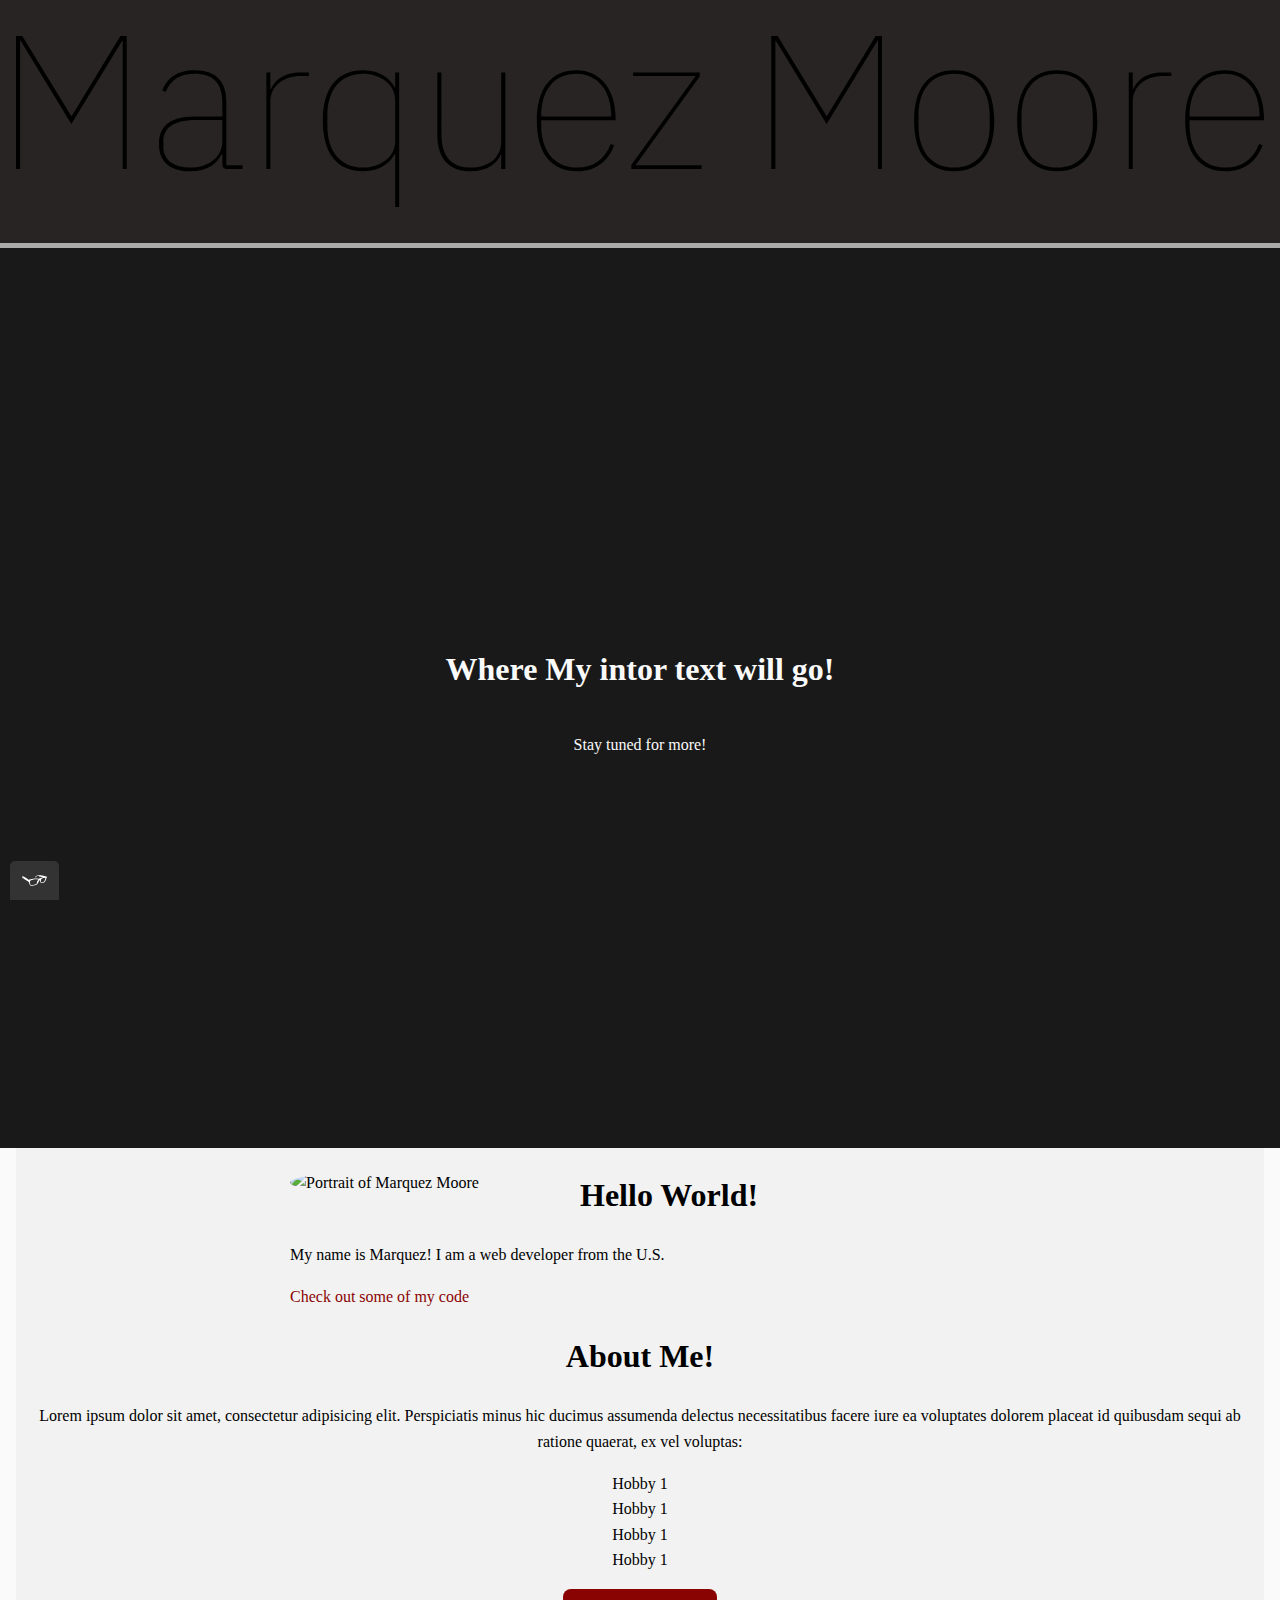
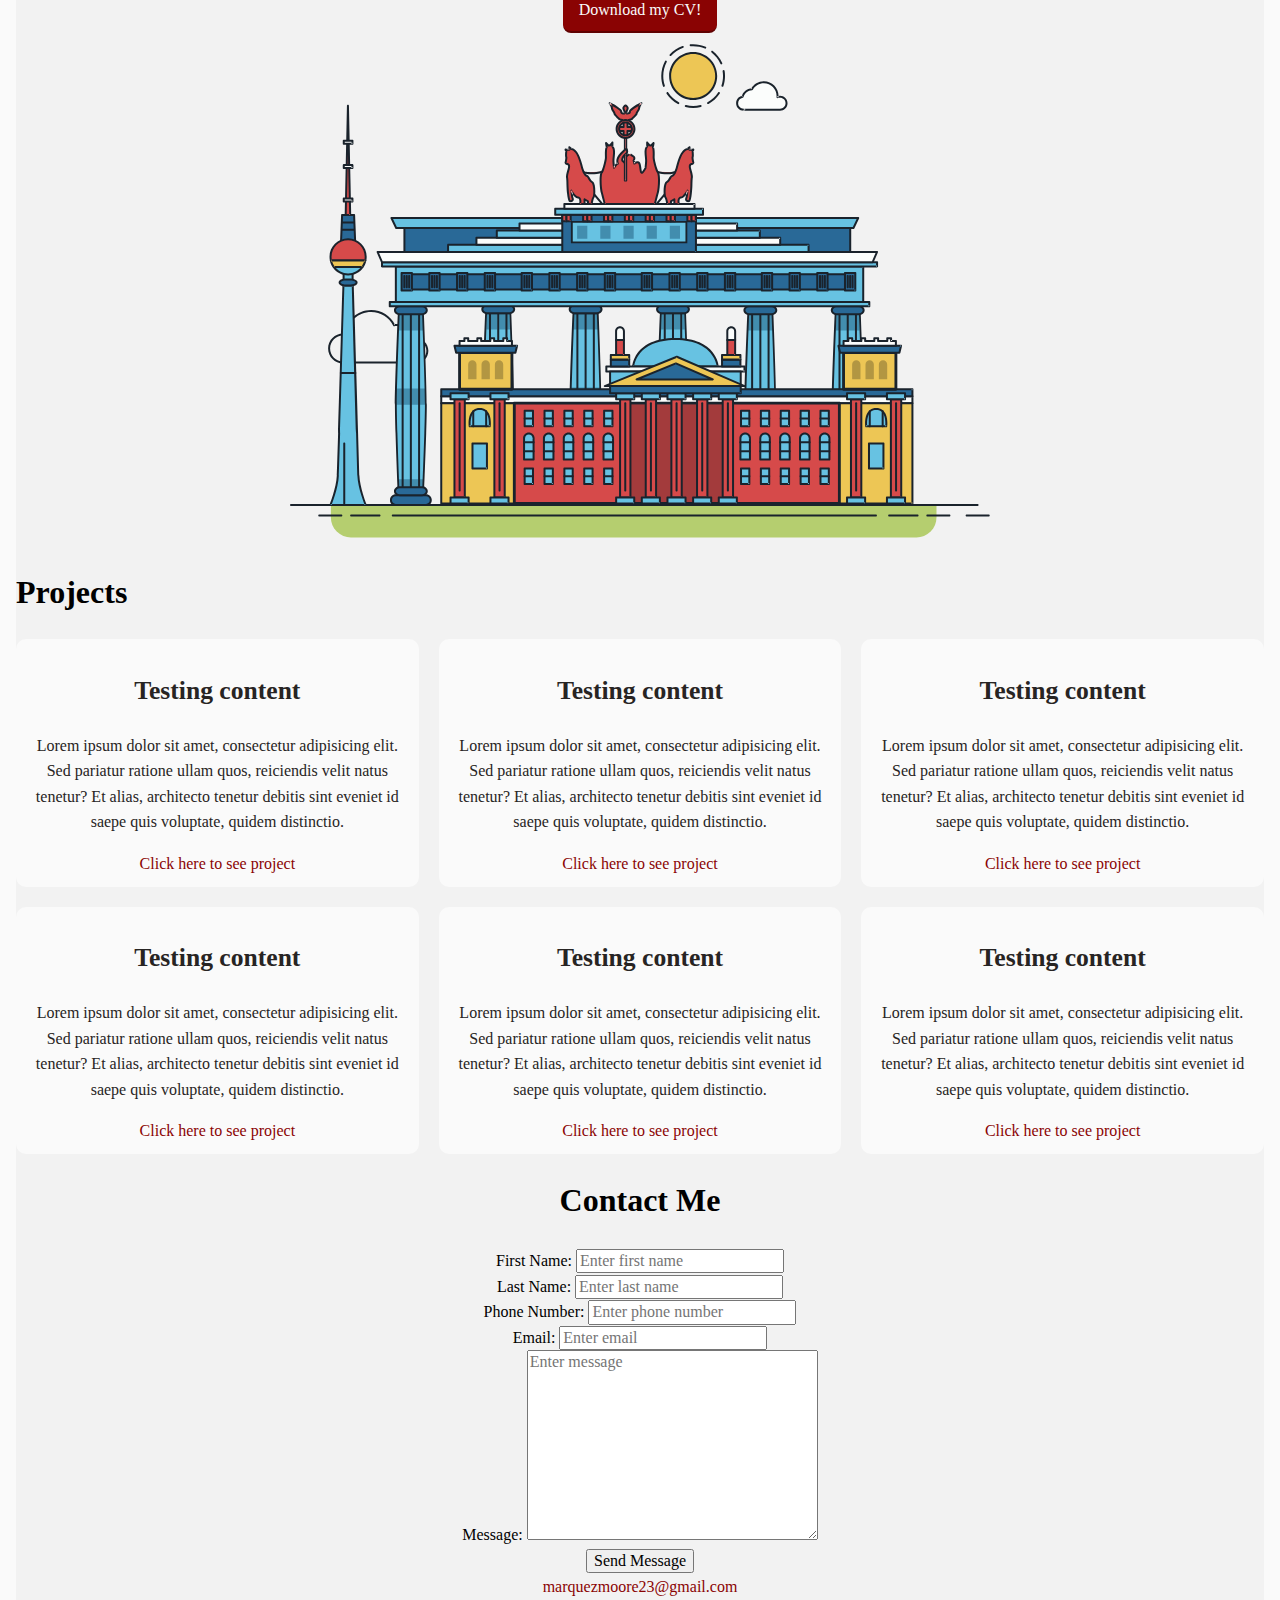
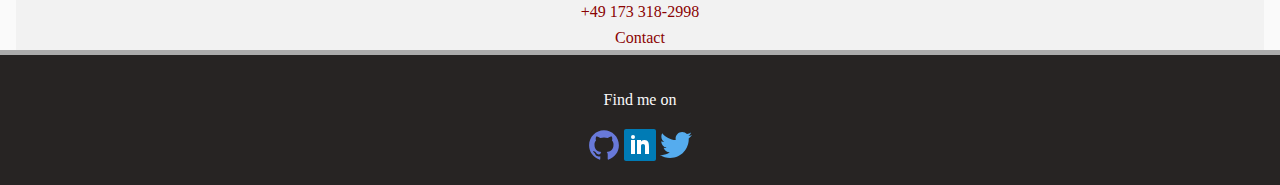
==== index.html @ d7961789 "Update index.html page name." ====
<!doctype html>
<html>
<head>
    <meta charset="UTF-8">
    <meta name="viewport" content="width=device-width, initial-scale=1.0">
    <title>Marquez Moore – Portfolio</title>
    <link rel="shortcut icon" href="https://www.wikipedia.org/static/favicon/wikipedia.ico">
    <link rel="stylesheet" href="css/normalize.css">
    <link rel="stylesheet" href="https://fonts.google.com/specimen/Roboto?thickness=2&selection.family=Roboto:wght@100;400;700">
    <link rel="stylesheet" type="text/css" href="css/style.production.css">
</head>
    
<body>
    <header id="page-header" class="page-header">
        <img src="imgs/Marquez Moore-logo/vector/default-monochrome-black.svg" alt="" class="page-header-logo page-header__item">
        <nav class="main-nav page-header__item">
            <ul id="main-nav__list" role="menubar" class="main-nav-list">
                <li role="persentation">
                    <a href="#page-header" role="menuitem" class="main-nav-list__item main-nav-list__item--active">Home</a>
                </li>
                <li role="persentation">
                    <a href="#about-me" role="menuitem" class="main-nav-list__item">About Me</a>
                </li>
                <li role="presentation">
                    <a href="#projects" role="menuitem" class="main-nav-list__item">Projects</a>
                </li>
                <li role="persentation">
                    <a href="#contact" role="menuitem" class="main-nav-list__item">Contact</a>
                </li>
            </ul>
        </nav>
    </header>
    
    <section class="intro">
        <h1>Where My intor text will go!</h1>
        <p class="intro-text">Stay tuned for more!</p>
    </section>
    
    <main>
        <section id="profile" class="profile">
            <img src="imgs/20200322-20200322-_MTM8935.png" alt="Portrait of Marquez Moore" class="profile-portrait">
            <div>
                <h1>Hello World!</h1>
                <p>My name is Marquez! I am a <span>web</span> developer from the U.S.</p>
                <a href="#">Check out some of my code</a>
            </div>
        </section>    
        
        <section id="about-me" class="about-me__section">
            <h1>About Me!</h1>
            <div>
                <p class="section__p">Lorem ipsum dolor sit amet, consectetur adipisicing elit. Perspiciatis minus hic ducimus assumenda delectus necessitatibus facere iure ea voluptates dolorem placeat id quibusdam sequi ab ratione quaerat, ex vel voluptas:</p>
                <ul class="section__ul">
                    <li>Hobby 1</li>
                    <li>Hobby 1</li>
                    <li>Hobby 1</li>
                    <li>Hobby 1</li>
                </ul>
                <a href="files/Marquez_Moore_Resume.pdf" class="button about-me__cta" download aria-label="Download Marquez's Resume">Download my CV!</a>
                <div>
                      <svg xmlns="http://www.w3.org/2000/svg" class="berlin-illustration" height="505" viewBox="0 0 700 505" xmlns:xlink="http://www.w3.org/1999/xlink">
        <defs>
            <polygon id="a" points=".06 231.917 .06 .929 688.717 .929 688.717 231.917" />
        </defs>
        <g fill="none" fill-rule="evenodd">
          <g transform="translate(0 241)" class="cloud-front">
          <path fill="#1A232C" d="M87.602,29 L87.602,28 C87.326,28.001 87.103,28.024 86.927,28.033 L86.979,29.031 L87.947,28.78 C85.741,20.282 78.041,14.002 68.852,14 C67.858,14 66.904,14.096 65.98,14.231 L66.125,15.22 L67.019,14.772 C62.626,6.015 53.567,0.001 43.102,0 C29.041,0.002 17.524,10.848 16.443,24.632 L17.44,24.71 L17.606,23.724 C16.803,23.589 15.969,23.5 15.102,23.5 C6.817,23.501 0.102,30.215 0.102,38.5 C0.102,46.785 6.817,53.499 15.102,53.5 L87.602,53.5 C94.644,53.499 100.351,47.792 100.352,40.75 C100.351,33.708 94.644,28.001 87.602,28 L87.602,30 C90.573,30 93.254,31.202 95.203,33.149 C97.15,35.097 98.351,37.778 98.352,40.75 C98.351,43.722 97.15,46.403 95.203,48.351 C93.254,50.298 90.573,51.5 87.602,51.5 L15.102,51.5 C11.509,51.5 8.265,50.046 5.909,47.692 C3.555,45.337 2.102,42.093 2.102,38.5 C2.102,34.907 3.555,31.663 5.909,29.308 C8.265,26.954 11.509,25.5 15.102,25.5 C15.831,25.5 16.553,25.575 17.273,25.697 C17.551,25.743 17.832,25.672 18.055,25.499 C18.277,25.325 18.414,25.07 18.436,24.789 C19.436,12.04 30.094,1.998 43.102,2 C52.786,1.999 61.163,7.564 65.231,15.669 C65.425,16.055 65.842,16.272 66.27,16.21 C67.132,16.084 67.988,16 68.852,16 C77.108,15.998 84.027,21.647 86.011,29.283 C86.13,29.741 86.557,30.054 87.031,30.03 C87.27,30.017 87.457,29.999 87.602,30 L87.602,29"
              transform="translate(38 36)" />
            </g>
            <path fill="#B5CE6F" d="M646.484,484.382 C646.484,489.501 644.531,494.62 640.627,498.525 C636.722,502.43 631.603,504.382 626.484,504.382 L60.873,504.382 C55.754,504.382 50.636,502.43 46.731,498.525 C42.826,494.62 40.873,489.501 40.873,484.382 L40.873,471.917 L646.484,471.917 L646.484,484.382"
            />
            <polyline fill="#67C2E2" points="334.824 185.029 101.449 185.029 106.209 195.08 563.438 195.08 568.2 185.029 334.824 185.029" />
            <path fill="#1A232C" d="M334.824,185.029 L334.824,184.029 L101.449,184.029 C101.104,184.029 100.788,184.203 100.604,184.494 C100.42,184.785 100.398,185.146 100.545,185.457 L105.306,195.508 C105.471,195.856 105.824,196.079 106.209,196.079 L563.438,196.079 C563.824,196.079 564.177,195.856 564.342,195.508 L569.104,185.457 C569.251,185.146 569.229,184.785 569.045,184.494 C568.861,184.203 568.544,184.029 568.2,184.029 L334.824,184.029 L334.824,186.029 L566.62,186.029 L562.806,194.08 L106.842,194.08 L103.029,186.029 L334.824,186.029 L334.824,185.029"
            />
            <polygon fill="#296997" points="114.416 218.974 560.222 218.974 560.222 195.08 114.416 195.08" />
            <path fill="#1A232C" d="M560.222,218.974 L560.222,217.974 L115.416,217.974 L115.416,196.079 L559.222,196.079 L559.222,218.974 L560.222,218.974 L560.222,217.974 L560.222,218.974 L561.222,218.974 L561.222,195.08 C561.222,194.816 561.115,194.559 560.929,194.372 C560.742,194.186 560.485,194.08 560.222,194.08 L114.416,194.08 C114.152,194.08 113.895,194.186 113.708,194.372 C113.522,194.559 113.416,194.816 113.416,195.08 L113.416,218.974 C113.416,219.237 113.522,219.495 113.708,219.681 C113.895,219.867 114.152,219.974 114.416,219.974 L560.222,219.974 C560.485,219.974 560.742,219.867 560.929,219.681 C561.115,219.495 561.222,219.237 561.222,218.974 L560.222,218.974"
            />
            <polygon fill="#67C2E2" points="105.85 269.08 573.225 269.08 573.225 233.398 105.85 233.398" />
            <path fill="#1A232C" d="M573.225,233.398 L573.225,232.398 L105.85,232.398 C105.587,232.398 105.329,232.505 105.143,232.691 C104.957,232.877 104.85,233.134 104.85,233.398 L104.85,269.08 C104.85,269.344 104.957,269.601 105.143,269.788 C105.329,269.974 105.587,270.08 105.85,270.08 L573.225,270.08 C573.488,270.08 573.745,269.974 573.932,269.788 C574.118,269.601 574.225,269.344 574.225,269.08 L574.225,233.398 C574.225,233.134 574.118,232.877 573.932,232.691 C573.745,232.505 573.488,232.398 573.225,232.398 L573.225,233.398 L572.225,233.398 L572.225,268.08 L106.85,268.08 L106.85,234.398 L573.225,234.398 L573.225,233.398 L572.225,233.398 L573.225,233.398"
            />
            <polygon fill="#296997" points="116.751 256.508 562.557 256.508 562.557 241.243 116.751 241.243" />
            <path fill="#1A232C" d="M562.557,256.508 L562.557,255.508 L117.75,255.508 L117.75,242.243 L561.557,242.243 L561.557,256.508 L562.557,256.508 L562.557,255.508 L562.557,256.508 L563.557,256.508 L563.557,241.243 C563.557,240.979 563.45,240.722 563.264,240.535 C563.078,240.349 562.82,240.243 562.557,240.243 L116.75,240.243 C116.487,240.243 116.23,240.349 116.043,240.535 C115.857,240.722 115.751,240.979 115.751,241.243 L115.751,256.508 C115.751,256.771 115.857,257.029 116.043,257.215 C116.23,257.401 116.487,257.508 116.751,257.508 L562.557,257.508 C562.82,257.508 563.077,257.401 563.264,257.215 C563.45,257.029 563.557,256.771 563.557,256.508 L562.557,256.508"
            />
            <polygon fill="#67C2E2" points="158.07 218.974 518.563 218.974 518.563 211.858 158.07 211.858" />
            <path fill="#1A232C" d="M518.563,211.858 L518.563,210.858 L158.07,210.858 C157.807,210.858 157.549,210.964 157.363,211.151 C157.177,211.337 157.07,211.594 157.07,211.858 L157.07,218.974 C157.07,219.237 157.177,219.495 157.363,219.681 C157.549,219.867 157.807,219.974 158.07,219.974 L518.563,219.974 C518.826,219.974 519.083,219.867 519.27,219.681 C519.456,219.495 519.562,219.237 519.562,218.974 L519.562,211.858 C519.562,211.594 519.456,211.337 519.27,211.151 C519.083,210.964 518.826,210.858 518.563,210.858 L518.563,211.858 L517.563,211.858 L517.563,217.974 L159.07,217.974 L159.07,212.858 L518.563,212.858 L518.563,211.858 L517.563,211.858 L518.563,211.858"
            />
            <polygon fill="#FBFDFC" points="186.438 211.858 490.194 211.858 490.194 204.741 186.438 204.741" />
            <path fill="#1A232C" d="M490.194,204.741 L490.194,203.741 L186.438,203.741 C186.175,203.741 185.917,203.848 185.731,204.034 C185.545,204.221 185.438,204.478 185.438,204.741 L185.438,211.858 C185.438,212.121 185.545,212.379 185.731,212.565 C185.917,212.751 186.175,212.858 186.438,212.858 L490.194,212.858 C490.458,212.858 490.715,212.751 490.902,212.565 C491.088,212.379 491.194,212.121 491.194,211.858 L491.194,204.741 C491.194,204.478 491.088,204.221 490.902,204.034 C490.715,203.848 490.458,203.741 490.194,203.741 L490.194,204.741 L489.194,204.741 L489.194,210.858 L187.438,210.858 L187.438,205.741 L490.194,205.741 L490.194,204.741 L489.194,204.741 L490.194,204.741"
            />
            <polygon fill="#67C2E2" points="206.805 204.741 469.828 204.741 469.828 197.624 206.805 197.624" />
            <path fill="#1A232C" d="M469.828,197.624 L469.828,196.624 L206.805,196.624 C206.541,196.624 206.284,196.731 206.098,196.917 C205.911,197.103 205.805,197.361 205.805,197.624 L205.805,204.741 C205.805,205.005 205.911,205.262 206.098,205.449 C206.284,205.635 206.541,205.741 206.805,205.741 L469.828,205.741 C470.091,205.741 470.349,205.635 470.535,205.449 C470.722,205.262 470.828,205.005 470.828,204.741 L470.828,197.624 C470.828,197.361 470.722,197.103 470.535,196.917 C470.349,196.731 470.091,196.624 469.828,196.624 L469.828,197.624 L468.828,197.624 L468.828,203.741 L207.805,203.741 L207.805,198.624 L469.828,198.624 L469.828,197.624 L468.828,197.624 L469.828,197.624"
            />
            <polygon fill="#FBFDFC" points="229.521 197.624 447.111 197.624 447.111 190.509 229.521 190.509" />
            <path fill="#1A232C" d="M447.111,190.509 L447.111,189.509 L229.521,189.509 C229.258,189.509 229,189.616 228.814,189.802 C228.628,189.988 228.521,190.246 228.521,190.509 L228.521,197.624 C228.521,197.888 228.628,198.145 228.814,198.332 C229,198.518 229.258,198.624 229.521,198.624 L447.111,198.624 C447.375,198.624 447.632,198.518 447.818,198.332 C448.005,198.145 448.111,197.888 448.111,197.624 L448.111,190.509 C448.111,190.246 448.005,189.988 447.818,189.802 C447.632,189.616 447.375,189.509 447.111,189.509 L447.111,190.509 L446.111,190.509 L446.111,196.624 L230.521,196.624 L230.521,191.509 L447.111,191.509 L447.111,190.509 L446.111,190.509 L447.111,190.509"
            />
            <path fill="#67C2E2" d="M135.607,355.447 C135.163,337.766 134.264,313.326 133.648,297.387 C133.274,287.721 133.004,281.18 133.004,281.18 L108.722,281.18 C108.722,281.18 108.452,287.721 108.079,297.387 C107.462,313.326 106.563,337.766 106.119,355.447 C105.953,362.059 105.85,367.732 105.85,371.653 L105.85,371.654 C105.85,386.117 107.243,424.332 108.089,446.189 C108.457,455.706 108.722,462.126 108.722,462.126 L133.004,462.126 C133.004,462.126 133.269,455.706 133.637,446.189 C134.482,424.332 135.876,386.117 135.876,371.654 L135.876,371.653 C135.876,367.732 135.773,362.059 135.607,355.447"
            />
            <path fill="#428DAE" d="M133.648 297.387L108.079 297.387C108.452 287.721 108.722 281.18 108.722 281.18L133.004 281.18C133.004 281.18 133.274 287.721 133.648 297.387M135.876 371.654L105.85 371.654 105.85 371.653C105.85 367.732 105.953 362.059 106.119 355.447L135.607 355.447C135.773 362.059 135.876 367.732 135.876 371.653L135.876 371.654M133.004 462.126L108.722 462.126C108.722 462.126 108.457 455.706 108.089 446.189L133.637 446.189C133.269 455.706 133.004 462.126 133.004 462.126"
            />
            <path fill="#1A232C" d="M109.612,461.199 L132.114,461.199 C132.447,453.007 134.949,390.886 134.949,371.653 C134.949,352.42 132.447,290.299 132.114,282.108 L109.612,282.108 C109.279,290.299 106.778,352.42 106.778,371.653 C106.778,390.886 109.279,453.007 109.612,461.199 Z M133.895,463.054 L107.832,463.054 L107.794,462.164 C107.766,461.466 104.922,392.193 104.922,371.653 C104.922,351.114 107.766,281.839 107.794,281.142 L107.832,280.252 L133.895,280.252 L133.931,281.142 C133.96,281.839 136.804,351.114 136.804,371.653 C136.804,392.193 133.96,461.466 133.931,462.164 L133.895,463.054 L133.895,463.054 Z"
            />
            <path fill="#1A232C" d="M111.638 281.18L111.638 462.126C111.638 462.679 112.086 463.126 112.638 463.126 113.19 463.126 113.638 462.679 113.638 462.126L113.638 281.18C113.638 280.628 113.19 280.18 112.638 280.18 112.086 280.18 111.638 280.628 111.638 281.18M119.863 281.18L119.863 462.126C119.863 462.679 120.311 463.126 120.863 463.126 121.416 463.126 121.863 462.679 121.863 462.126L121.863 281.18C121.863 280.628 121.416 280.18 120.863 280.18 120.311 280.18 119.863 280.628 119.863 281.18M128.088 281.18L128.088 462.126C128.088 462.679 128.536 463.126 129.088 463.126 129.64 463.126 130.088 462.679 130.088 462.126L130.088 281.18C130.088 280.628 129.64 280.18 129.088 280.18 128.536 280.18 128.088 280.628 128.088 281.18"
            />
            <path fill="#296997" d="M136.79,277.265 C136.79,279.418 134.675,281.18 132.09,281.18 L109.636,281.18 C107.051,281.18 104.936,279.418 104.936,277.265 C104.936,275.111 107.051,273.349 109.636,273.349 L132.09,273.349 C134.675,273.349 136.79,275.111 136.79,277.265"
            />
            <path fill="#1A232C" d="M136.79,277.265 L135.79,277.265 C135.789,278.005 135.433,278.704 134.769,279.262 C134.109,279.814 133.155,280.181 132.09,280.18 L109.636,280.18 C108.571,280.181 107.617,279.814 106.956,279.262 C106.293,278.704 105.936,278.005 105.936,277.265 C105.936,276.524 106.293,275.825 106.957,275.267 C107.617,274.715 108.571,274.348 109.636,274.349 L132.09,274.349 C133.155,274.348 134.109,274.716 134.769,275.267 C135.433,275.825 135.789,276.524 135.79,277.265 L137.79,277.265 C137.791,275.851 137.09,274.593 136.049,273.731 C135.006,272.863 133.61,272.35 132.09,272.349 L109.636,272.349 C108.116,272.35 106.72,272.863 105.676,273.731 C104.636,274.593 103.935,275.851 103.936,277.265 C103.935,278.678 104.636,279.937 105.677,280.798 C106.72,281.666 108.116,282.179 109.636,282.18 L132.09,282.18 C133.61,282.179 135.006,281.666 136.049,280.798 C137.09,279.937 137.791,278.678 137.79,277.265 L136.79,277.265"
            />
            <path fill="#296997" d="M140.775,467.217 C140.775,469.803 138.661,471.917 136.076,471.917 L105.65,471.917 C103.065,471.917 100.951,469.803 100.951,467.217 L100.951,466.825 C100.951,464.241 103.065,462.126 105.65,462.126 L136.076,462.126 C138.661,462.126 140.775,464.241 140.775,466.825 L140.775,467.217"
            />
            <path fill="#1A232C" d="M140.775,467.217 L139.775,467.217 C139.775,468.235 139.361,469.155 138.688,469.83 C138.013,470.503 137.093,470.917 136.076,470.917 L105.65,470.917 C104.633,470.917 103.713,470.504 103.038,469.83 C102.365,469.155 101.951,468.235 101.951,467.217 L101.951,466.825 C101.951,465.808 102.365,464.889 103.038,464.214 C103.713,463.54 104.633,463.127 105.65,463.126 L136.076,463.126 C137.093,463.127 138.013,463.54 138.688,464.214 C139.362,464.889 139.775,465.808 139.775,466.825 L139.775,467.217 L141.775,467.217 L141.775,466.825 C141.772,463.684 139.217,461.13 136.076,461.126 L105.65,461.126 C102.509,461.13 99.955,463.684 99.951,466.825 L99.951,467.217 C99.954,470.36 102.509,472.914 105.65,472.917 L136.076,472.917 C139.217,472.914 141.772,470.36 141.775,467.217 L140.775,467.217"
            />
            <path fill="#296997" d="M136.79,458.208 C136.79,460.363 134.675,462.126 132.09,462.126 L109.636,462.126 C107.051,462.126 104.936,460.363 104.936,458.208 C104.936,456.057 107.051,454.292 109.636,454.292 L132.09,454.292 C134.675,454.292 136.79,456.057 136.79,458.208"
            />
            <path fill="#1A232C" d="M136.79,458.208 L135.79,458.208 C135.789,458.949 135.432,459.649 134.769,460.207 C134.108,460.76 133.154,461.128 132.09,461.126 L109.636,461.126 C108.572,461.128 107.617,460.76 106.957,460.207 C106.293,459.649 105.936,458.949 105.936,458.208 C105.936,457.47 106.293,456.77 106.957,456.212 C107.617,455.659 108.572,455.291 109.636,455.292 L132.09,455.292 C133.154,455.291 134.108,455.659 134.769,456.212 C135.433,456.77 135.789,457.47 135.79,458.208 L137.79,458.208 C137.791,456.796 137.09,455.538 136.05,454.675 C135.006,453.808 133.61,453.294 132.09,453.292 L109.636,453.292 C108.115,453.294 106.719,453.808 105.676,454.675 C104.636,455.538 103.935,456.796 103.936,458.208 C103.935,459.622 104.636,460.881 105.676,461.743 C106.72,462.611 108.116,463.125 109.636,463.126 L132.09,463.126 C133.61,463.125 135.006,462.611 136.05,461.743 C137.09,460.881 137.791,459.622 137.79,458.208 L136.79,458.208"
            />
            <path fill="#67C2E2" d="M572.471,355.447 C572.025,337.766 571.126,313.326 570.51,297.387 C570.137,287.721 569.867,281.18 569.867,281.18 L545.585,281.18 C545.585,281.18 545.315,287.721 544.942,297.387 C544.326,313.326 543.427,337.766 542.981,355.447 C542.815,362.059 542.713,367.732 542.713,371.653 L542.713,371.654 C542.713,386.117 544.107,424.332 544.952,446.189 C545.32,455.706 545.585,462.126 545.585,462.126 L569.867,462.126 C569.867,462.126 570.132,455.706 570.499,446.189 C571.346,424.332 572.739,386.117 572.739,371.654 L572.739,371.653 C572.739,367.732 572.637,362.059 572.471,355.447"
            />
            <path fill="#428DAE" d="M569.582 297.387L566.951 297.387 566.951 282.108 568.977 282.108C569.063 284.206 569.29 289.841 569.582 297.387M564.951 297.387L545.871 297.387C546.162 289.841 546.39 284.206 546.476 282.108L564.951 282.108 564.951 297.387M571.8 369.187L566.951 369.187 566.951 356.265 571.562 356.265C571.685 361.272 571.771 365.701 571.8 369.187M564.951 369.187L543.653 369.187C543.684 365.512 543.777 360.79 543.912 355.447L553.551 355.447 553.551 356.265 564.951 356.265 564.951 369.187"
            />
            <path fill="#1A232C" d="M546.476,461.199 L568.977,461.199 C569.31,453.007 571.812,390.886 571.812,371.653 C571.812,352.42 569.31,290.299 568.977,282.108 L546.476,282.108 C546.142,290.299 543.642,352.42 543.642,371.653 C543.642,390.886 546.142,453.007 546.476,461.199 M570.758,463.054 L544.694,463.054 L544.658,462.164 C544.629,461.466 541.785,392.193 541.785,371.653 C541.785,351.114 544.629,281.839 544.658,281.142 L544.694,280.252 L570.758,280.252 L570.795,281.142 C570.823,281.839 573.667,351.114 573.667,371.653 C573.667,392.193 570.823,461.466 570.795,462.164 L570.758,463.054"
            />
            <path fill="#1A232C" d="M548.501 281.18L548.501 462.126C548.501 462.679 548.949 463.126 549.501 463.126 550.053 463.126 550.501 462.679 550.501 462.126L550.501 281.18C550.501 280.628 550.053 280.18 549.501 280.18 548.949 280.18 548.501 280.628 548.501 281.18M556.727 281.18L556.727 462.126C556.727 462.679 557.174 463.126 557.727 463.126 558.279 463.126 558.727 462.679 558.727 462.126L558.727 281.18C558.727 280.628 558.279 280.18 557.727 280.18 557.174 280.18 556.727 280.628 556.727 281.18M564.951 281.18L564.951 462.126C564.951 462.679 565.399 463.126 565.951 463.126 566.503 463.126 566.951 462.679 566.951 462.126L566.951 281.18C566.951 280.628 566.503 280.18 565.951 280.18 565.399 280.18 564.951 280.628 564.951 281.18"
            />
            <path fill="#296997" d="M573.653,277.265 C573.653,279.418 571.537,281.18 568.953,281.18 L546.499,281.18 C543.915,281.18 541.799,279.418 541.799,277.265 C541.799,275.111 543.915,273.349 546.499,273.349 L568.953,273.349 C571.537,273.349 573.653,275.111 573.653,277.265"
            />
            <path fill="#1A232C" d="M573.653,277.265 L572.653,277.265 C572.653,278.005 572.296,278.704 571.632,279.262 C570.972,279.814 570.017,280.181 568.953,280.18 L546.499,280.18 C545.435,280.181 544.48,279.814 543.82,279.262 C543.156,278.704 542.8,278.005 542.799,277.265 C542.8,276.525 543.156,275.825 543.82,275.267 C544.481,274.715 545.435,274.348 546.499,274.349 L568.953,274.349 C570.017,274.348 570.972,274.715 571.632,275.267 C572.296,275.825 572.653,276.525 572.653,277.265 L574.653,277.265 C574.654,275.851 573.953,274.593 572.912,273.731 C571.869,272.863 570.473,272.35 568.953,272.349 L546.499,272.349 C544.979,272.35 543.583,272.863 542.54,273.731 C541.499,274.593 540.798,275.851 540.799,277.265 C540.798,278.679 541.499,279.937 542.54,280.798 C543.583,281.666 544.979,282.179 546.499,282.18 L568.953,282.18 C570.473,282.179 571.869,281.666 572.912,280.798 C573.953,279.937 574.654,278.679 574.653,277.265 L573.653,277.265"
            />
            <path fill="#296997" d="M577.639,467.217 C577.639,469.803 575.524,471.917 572.938,471.917 L542.514,471.917 C539.929,471.917 537.813,469.803 537.813,467.217 L537.813,466.825 C537.813,464.241 539.929,462.126 542.514,462.126 L572.938,462.126 C575.524,462.126 577.639,464.241 577.639,466.825 L577.639,467.217"
            />
            <path fill="#1A232C" d="M577.639,467.217 L576.639,467.217 C576.638,468.235 576.225,469.155 575.551,469.83 C574.876,470.503 573.956,470.917 572.938,470.917 L542.514,470.917 C541.497,470.917 540.576,470.503 539.901,469.83 C539.227,469.155 538.814,468.234 538.813,467.217 L538.813,466.825 C538.814,465.808 539.227,464.889 539.901,464.214 C540.576,463.54 541.497,463.127 542.514,463.126 L572.938,463.126 C573.956,463.127 574.876,463.54 575.551,464.214 C576.225,464.888 576.638,465.808 576.639,466.825 L576.639,467.217 L578.639,467.217 L578.639,466.825 C578.635,463.684 576.081,461.13 572.938,461.126 L542.514,461.126 C539.372,461.13 536.817,463.684 536.813,466.825 L536.813,467.217 C536.817,470.36 539.372,472.914 542.514,472.917 L572.938,472.917 C576.081,472.914 578.635,470.359 578.639,467.217 L577.639,467.217"
            />
            <path fill="#296997" d="M573.653,458.208 C573.653,460.363 571.537,462.126 568.953,462.126 L546.499,462.126 C543.915,462.126 541.799,460.363 541.799,458.208 C541.799,456.057 543.915,454.292 546.499,454.292 L568.953,454.292 C571.537,454.292 573.653,456.057 573.653,458.208"
            />
            <path fill="#1A232C" d="M573.653,458.208 L572.653,458.208 C572.653,458.949 572.296,459.649 571.632,460.207 C570.971,460.76 570.017,461.128 568.953,461.126 L546.499,461.126 C545.435,461.128 544.481,460.76 543.82,460.207 C543.157,459.649 542.799,458.949 542.799,458.208 C542.799,457.47 543.156,456.77 543.82,456.212 C544.481,455.659 545.435,455.291 546.499,455.292 L568.953,455.292 C570.017,455.291 570.971,455.659 571.632,456.212 C572.296,456.77 572.653,457.47 572.653,458.208 L574.653,458.208 C574.654,456.796 573.953,455.538 572.912,454.675 C571.869,453.808 570.473,453.294 568.953,453.292 L546.499,453.292 C544.979,453.294 543.583,453.808 542.54,454.675 C541.499,455.538 540.798,456.796 540.799,458.208 C540.798,459.622 541.499,460.881 542.54,461.743 C543.583,462.611 544.979,463.125 546.499,463.126 L568.953,463.126 C570.473,463.125 571.869,462.611 572.912,461.743 C573.953,460.881 574.654,459.622 574.653,458.208 L573.653,458.208"
            />
            <path fill="#67C2E2" d="M485.098,355.447 C484.654,337.766 483.753,313.326 483.137,297.387 C482.764,287.721 482.494,281.18 482.494,281.18 L458.213,281.18 C458.213,281.18 457.942,287.721 457.569,297.387 C456.953,313.326 456.055,337.766 455.608,355.447 C455.443,362.059 455.34,367.732 455.34,371.653 L455.34,371.654 C455.34,386.117 456.733,424.332 457.58,446.189 C457.948,455.706 458.213,462.126 458.213,462.126 L482.494,462.126 C482.494,462.126 482.759,455.706 483.126,446.189 C483.973,424.332 485.366,386.117 485.366,371.654 L485.366,371.653 C485.366,367.732 485.265,362.059 485.098,355.447"
            />
            <path fill="#428DAE" d="M483.137 297.387L457.569 297.387C457.942 287.721 458.213 281.18 458.213 281.18L482.494 281.18C482.494 281.18 482.764 287.721 483.137 297.387M485.355 369.187L455.351 369.187C455.382 365.502 455.475 360.78 455.608 355.447L485.098 355.447C485.232 360.78 485.325 365.502 485.355 369.187"
            />
            <path fill="#1A232C" d="M459.103,461.199 L481.605,461.199 C481.938,453.007 484.439,390.886 484.439,371.653 C484.439,352.42 481.938,290.299 481.605,282.108 L459.103,282.108 C458.769,290.299 456.268,352.42 456.268,371.653 C456.268,390.886 458.769,453.007 459.103,461.199 Z M483.386,463.054 L457.321,463.054 L457.285,462.164 C457.256,461.466 454.412,392.193 454.412,371.653 C454.412,351.114 457.256,281.839 457.285,281.142 L457.321,280.252 L483.386,280.252 L483.422,281.142 C483.45,281.839 486.294,351.114 486.294,371.653 C486.294,392.193 483.45,461.466 483.422,462.164 L483.386,463.054 L483.386,463.054 Z"
            />
            <path fill="#1A232C" d="M461.128 281.18L461.128 462.126C461.128 462.679 461.576 463.126 462.128 463.126 462.68 463.126 463.128 462.679 463.128 462.126L463.128 281.18C463.128 280.628 462.68 280.18 462.128 280.18 461.576 280.18 461.128 280.628 461.128 281.18M469.354 281.18L469.354 462.126C469.354 462.679 469.801 463.126 470.354 463.126 470.906 463.126 471.354 462.679 471.354 462.126L471.354 281.18C471.354 280.628 470.906 280.18 470.354 280.18 469.801 280.18 469.354 280.628 469.354 281.18M477.578 281.18L477.578 462.126C477.578 462.679 478.026 463.126 478.578 463.126 479.13 463.126 479.578 462.679 479.578 462.126L479.578 281.18C479.578 280.628 479.13 280.18 478.578 280.18 478.026 280.18 477.578 280.628 477.578 281.18"
            />
            <path fill="#296997" d="M486.281,277.265 C486.281,279.418 484.164,281.18 481.58,281.18 L459.126,281.18 C456.542,281.18 454.426,279.418 454.426,277.265 C454.426,275.111 456.542,273.349 459.126,273.349 L481.58,273.349 C484.164,273.349 486.281,275.111 486.281,277.265"
            />
            <path fill="#1A232C" d="M486.281,277.265 L485.281,277.265 C485.281,278.005 484.924,278.704 484.26,279.262 C483.599,279.814 482.644,280.181 481.58,280.18 L459.126,280.18 C458.062,280.181 457.107,279.814 456.447,279.262 C455.783,278.704 455.427,278.005 455.426,277.265 C455.427,276.525 455.783,275.825 456.447,275.267 C457.108,274.715 458.062,274.348 459.126,274.349 L481.58,274.349 C482.644,274.348 483.599,274.716 484.26,275.268 C484.924,275.825 485.281,276.525 485.281,277.265 L487.281,277.265 C487.282,275.851 486.58,274.593 485.54,273.731 C484.496,272.863 483.1,272.35 481.58,272.349 L459.126,272.349 C457.606,272.35 456.21,272.863 455.167,273.731 C454.126,274.593 453.425,275.851 453.426,277.265 C453.425,278.679 454.126,279.937 455.167,280.798 C456.21,281.666 457.606,282.179 459.126,282.18 L481.58,282.18 C483.1,282.179 484.496,281.666 485.54,280.799 C486.58,279.937 487.282,278.679 487.281,277.265 L486.281,277.265"
            />
            <path fill="#296997" d="M490.266,467.217 C490.266,469.803 488.151,471.917 485.565,471.917 L455.141,471.917 C452.556,471.917 450.44,469.803 450.44,467.217 L450.44,466.825 C450.44,464.241 452.556,462.126 455.141,462.126 L485.565,462.126 C488.151,462.126 490.266,464.241 490.266,466.825 L490.266,467.217"
            />
            <path fill="#1A232C" d="M490.266,467.217 L489.266,467.217 C489.265,468.235 488.852,469.155 488.178,469.83 C487.503,470.503 486.583,470.917 485.565,470.917 L455.141,470.917 C454.124,470.917 453.203,470.503 452.528,469.83 C451.854,469.155 451.441,468.234 451.44,467.217 L451.44,466.825 C451.441,465.808 451.854,464.889 452.528,464.214 C453.203,463.54 454.124,463.127 455.141,463.126 L485.565,463.126 C486.583,463.127 487.503,463.54 488.178,464.214 C488.852,464.888 489.265,465.808 489.266,466.825 L489.266,467.217 L491.266,467.217 L491.266,466.825 C491.262,463.684 488.708,461.13 485.565,461.126 L455.141,461.126 C451.999,461.13 449.444,463.684 449.44,466.825 L449.44,467.217 C449.444,470.36 451.999,472.914 455.141,472.917 L485.565,472.917 C488.708,472.914 491.262,470.359 491.266,467.217 L490.266,467.217"
            />
            <path fill="#296997" d="M486.281,458.208 C486.281,460.363 484.164,462.126 481.58,462.126 L459.126,462.126 C456.542,462.126 454.426,460.363 454.426,458.208 C454.426,456.057 456.542,454.292 459.126,454.292 L481.58,454.292 C484.164,454.292 486.281,456.057 486.281,458.208"
            />
            <path fill="#1A232C" d="M486.281,458.208 L485.281,458.208 C485.281,458.949 484.923,459.649 484.26,460.207 C483.599,460.76 482.644,461.128 481.58,461.126 L459.126,461.126 C458.062,461.128 457.108,460.76 456.447,460.207 C455.784,459.649 455.427,458.949 455.426,458.208 C455.426,457.47 455.783,456.77 456.447,456.212 C457.108,455.659 458.062,455.291 459.126,455.292 L481.58,455.292 C482.644,455.291 483.598,455.659 484.26,456.212 C484.924,456.77 485.281,457.47 485.281,458.208 L487.281,458.208 C487.282,456.795 486.58,455.538 485.54,454.675 C484.496,453.808 483.1,453.294 481.58,453.292 L459.126,453.292 C457.606,453.294 456.21,453.808 455.167,454.675 C454.126,455.538 453.425,456.796 453.426,458.208 C453.425,459.622 454.126,460.881 455.167,461.743 C456.21,462.611 457.606,463.125 459.126,463.126 L481.58,463.126 C483.1,463.125 484.496,462.611 485.54,461.743 C486.581,460.881 487.282,459.622 487.281,458.208 L486.281,458.208"
            />
            <path fill="#67C2E2" d="M397.726,354.466 C397.28,336.787 396.381,312.346 395.765,296.407 C395.392,286.742 395.122,280.2 395.122,280.2 L370.84,280.2 C370.84,280.2 370.57,286.742 370.197,296.407 C369.581,312.346 368.682,336.787 368.236,354.466 C368.07,361.078 367.968,366.751 367.968,370.672 L367.968,370.673 C367.968,385.136 369.361,423.352 370.207,445.208 C370.575,454.726 370.84,461.146 370.84,461.146 L395.122,461.146 C395.122,461.146 395.386,454.726 395.754,445.208 C396.601,423.352 397.994,385.136 397.994,370.673 L397.994,370.672 C397.994,366.751 397.892,361.078 397.726,354.466"
            />
            <path fill="#428DAE" d="M394.837 296.407L392.206 296.407 392.206 281.127 394.233 281.127C394.318 283.225 394.545 288.861 394.837 296.407L394.837 296.407zM383.981 296.407L390.206 296.407 390.206 281.127 383.981 281.127 383.981 296.407zM375.756 296.407L381.98 296.407 381.98 281.127 375.756 281.127 375.756 296.407zM373.756 296.407L371.126 296.407C371.417 288.861 371.645 283.225 371.73 281.127L373.756 281.127 373.756 296.407 373.756 296.407zM397.062 369.187L392.206 369.187 392.206 354.466 396.796 354.466C396.943 360.298 397.041 365.389 397.062 369.187L397.062 369.187zM383.981 369.187L390.206 369.187 390.206 354.466 383.981 354.466 383.981 369.187zM375.756 369.187L381.98 369.187 381.98 354.466 375.756 354.466 375.756 369.187zM373.756 369.187L368.9 369.187C368.921 365.389 369.019 360.298 369.166 354.466L373.756 354.466 373.756 369.187 373.756 369.187z"
            />
            <path fill="#1A232C" d="M371.73,460.218 L394.233,460.218 C394.565,452.027 397.066,389.906 397.066,370.672 C397.066,351.44 394.565,289.319 394.233,281.127 L371.73,281.127 C371.397,289.319 368.895,351.44 368.895,370.672 C368.895,389.906 371.397,452.027 371.73,460.218 M396.013,462.074 L369.949,462.074 L369.912,461.184 C369.884,460.486 367.04,391.212 367.04,370.672 C367.04,350.133 369.884,280.859 369.912,280.162 L369.949,279.272 L396.013,279.272 L396.05,280.162 C396.078,280.859 398.922,350.133 398.922,370.672 C398.922,391.212 396.078,460.486 396.05,461.184 L396.013,462.074"
            />
            <path fill="#1A232C" d="M373.756 280.2L373.756 461.146C373.756 461.698 374.203 462.146 374.756 462.146 375.308 462.146 375.756 461.698 375.756 461.146L375.756 280.2C375.756 279.647 375.308 279.2 374.756 279.2 374.203 279.2 373.756 279.647 373.756 280.2M381.98 280.2L381.98 461.146C381.98 461.698 382.428 462.146 382.98 462.146 383.533 462.146 383.981 461.698 383.981 461.146L383.981 280.2C383.981 279.647 383.533 279.2 382.98 279.2 382.428 279.2 381.98 279.647 381.98 280.2M390.206 280.2L390.206 461.146C390.206 461.698 390.654 462.146 391.206 462.146 391.758 462.146 392.206 461.698 392.206 461.146L392.206 280.2C392.206 279.647 391.758 279.2 391.206 279.2 390.654 279.2 390.206 279.647 390.206 280.2"
            />
            <path fill="#296997" d="M398.908,276.285 C398.908,278.439 396.792,280.2 394.208,280.2 L371.754,280.2 C369.17,280.2 367.053,278.439 367.053,276.285 C367.053,274.13 369.17,272.369 371.754,272.369 L394.208,272.369 C396.792,272.369 398.908,274.13 398.908,276.285"
            />
            <path fill="#1A232C" d="M398.908,276.285 L397.908,276.285 C397.907,277.025 397.551,277.724 396.887,278.281 C396.227,278.833 395.272,279.201 394.208,279.2 L371.754,279.2 C370.69,279.201 369.735,278.833 369.074,278.281 C368.41,277.724 368.053,277.025 368.053,276.285 C368.053,275.544 368.41,274.845 369.074,274.287 C369.735,273.735 370.69,273.367 371.754,273.369 L394.208,273.369 C395.272,273.367 396.227,273.735 396.887,274.287 C397.551,274.844 397.907,275.544 397.908,276.285 L399.908,276.285 C399.909,274.871 399.208,273.612 398.167,272.75 C397.124,271.883 395.728,271.37 394.208,271.369 L371.754,271.369 C370.234,271.37 368.838,271.883 367.794,272.75 C366.754,273.612 366.052,274.871 366.053,276.285 C366.052,277.699 366.754,278.957 367.795,279.818 C368.838,280.686 370.234,281.198 371.754,281.2 L394.208,281.2 C395.728,281.198 397.123,280.686 398.167,279.818 C399.208,278.957 399.909,277.698 399.908,276.285 L398.908,276.285"
            />
            <path fill="#296997" d="M402.894,466.237 C402.894,468.823 400.779,470.937 398.193,470.937 L367.768,470.937 C365.183,470.937 363.068,468.823 363.068,466.237 L363.068,465.844 C363.068,463.26 365.183,461.146 367.768,461.146 L398.193,461.146 C400.779,461.146 402.894,463.26 402.894,465.844 L402.894,466.237"
            />
            <path fill="#1A232C" d="M402.894,466.237 L401.894,466.237 C401.893,467.254 401.48,468.174 400.806,468.849 C400.131,469.523 399.211,469.937 398.193,469.937 L367.768,469.937 C366.751,469.937 365.831,469.523 365.156,468.849 C364.482,468.174 364.069,467.254 364.068,466.237 L364.068,465.844 C364.069,464.828 364.482,463.908 365.156,463.233 C365.831,462.56 366.751,462.146 367.768,462.146 L398.193,462.146 C399.211,462.146 400.131,462.56 400.806,463.233 C401.48,463.908 401.893,464.828 401.894,465.844 L401.894,466.237 L403.894,466.237 L403.894,465.844 C403.89,462.703 401.336,460.15 398.193,460.146 L367.768,460.146 C364.626,460.15 362.072,462.703 362.068,465.844 L362.068,466.237 C362.072,469.379 364.626,471.933 367.768,471.937 L398.193,471.937 C401.336,471.933 403.89,469.379 403.894,466.237 L402.894,466.237"
            />
            <path fill="#296997" d="M398.908,457.228 C398.908,459.382 396.792,461.146 394.208,461.146 L371.754,461.146 C369.17,461.146 367.053,459.382 367.053,457.228 C367.053,455.077 369.17,453.312 371.754,453.312 L394.208,453.312 C396.792,453.312 398.908,455.077 398.908,457.228"
            />
            <path fill="#1A232C" d="M398.908,457.228 L397.908,457.228 C397.908,457.968 397.55,458.669 396.887,459.226 C396.226,459.779 395.272,460.147 394.208,460.146 L371.754,460.146 C370.69,460.147 369.736,459.779 369.074,459.226 C368.411,458.668 368.053,457.968 368.053,457.228 C368.053,456.489 368.41,455.789 369.074,455.231 C369.736,454.679 370.69,454.311 371.754,454.312 L394.208,454.312 C395.272,454.311 396.226,454.679 396.887,455.231 C397.551,455.789 397.908,456.489 397.908,457.228 L399.908,457.228 C399.909,455.815 399.208,454.557 398.167,453.695 C397.124,452.827 395.728,452.313 394.208,452.312 L371.754,452.312 C370.234,452.313 368.838,452.827 367.794,453.695 C366.754,454.557 366.052,455.815 366.053,457.228 C366.052,458.642 366.753,459.901 367.794,460.763 C368.838,461.631 370.234,462.145 371.754,462.146 L394.208,462.146 C395.728,462.145 397.124,461.631 398.167,460.763 C399.208,459.9 399.909,458.642 399.908,457.228 L398.908,457.228"
            />
            <path fill="#67C2E2" d="M310.353,354.466 C309.908,336.787 309.009,312.346 308.393,296.407 C308.019,286.742 307.75,280.2 307.75,280.2 L283.467,280.2 C283.467,280.2 283.198,286.742 282.824,296.407 C282.208,312.346 281.309,336.787 280.864,354.466 C280.698,361.078 280.596,366.751 280.596,370.672 L280.596,370.673 C280.596,385.136 281.989,423.352 282.834,445.208 C283.202,454.726 283.467,461.146 283.467,461.146 L307.75,461.146 C307.75,461.146 308.014,454.726 308.382,445.208 C309.228,423.352 310.622,385.136 310.622,370.673 L310.622,370.672 C310.622,366.751 310.518,361.078 310.353,354.466"
            />
            <path fill="#428DAE" d="M308.393 296.407L282.824 296.407C283.198 286.742 283.467 280.2 283.467 280.2L307.75 280.2C307.75 280.2 308.019 286.742 308.393 296.407M310.617 369.187L280.6 369.187C280.621 365.377 280.718 360.285 280.864 354.466L310.353 354.466C310.498 360.285 310.596 365.377 310.617 369.187"
            />
            <path fill="#1A232C" d="M284.357,460.218 L306.86,460.218 C307.193,452.027 309.694,389.906 309.694,370.672 C309.694,351.44 307.193,289.319 306.86,281.127 L284.357,281.127 C284.024,289.319 281.523,351.44 281.523,370.672 C281.523,389.906 284.024,452.027 284.357,460.218 Z M308.639,462.074 L282.576,462.074 L282.54,461.184 C282.511,460.486 279.668,391.212 279.668,370.672 C279.668,350.133 282.511,280.859 282.54,280.162 L282.576,279.272 L308.639,279.272 L308.677,280.162 C308.706,280.859 311.549,350.133 311.549,370.672 C311.549,391.212 308.706,460.486 308.677,461.184 L308.639,462.074 L308.639,462.074 Z"
            />
            <path fill="#1A232C" d="M286.383 280.2L286.383 461.146C286.383 461.698 286.831 462.146 287.383 462.146 287.936 462.146 288.383 461.698 288.383 461.146L288.383 280.2C288.383 279.647 287.936 279.2 287.383 279.2 286.831 279.2 286.383 279.647 286.383 280.2M294.608 280.2L294.608 461.146C294.608 461.698 295.056 462.146 295.608 462.146 296.161 462.146 296.608 461.698 296.608 461.146L296.608 280.2C296.608 279.647 296.161 279.2 295.608 279.2 295.056 279.2 294.608 279.647 294.608 280.2M302.834 280.2L302.834 461.146C302.834 461.698 303.281 462.146 303.834 462.146 304.386 462.146 304.834 461.698 304.834 461.146L304.834 280.2C304.834 279.647 304.386 279.2 303.834 279.2 303.281 279.2 302.834 279.647 302.834 280.2"
            />
            <path fill="#296997" d="M311.535,276.285 C311.535,278.439 309.42,280.2 306.836,280.2 L284.381,280.2 C281.797,280.2 279.681,278.439 279.681,276.285 C279.681,274.13 281.797,272.369 284.381,272.369 L306.836,272.369 C309.42,272.369 311.535,274.13 311.535,276.285"
            />
            <path fill="#1A232C" d="M311.535,276.285 L310.535,276.285 C310.534,277.025 310.177,277.724 309.514,278.282 C308.854,278.833 307.901,279.201 306.836,279.2 L284.381,279.2 C283.316,279.201 282.362,278.833 281.702,278.281 C281.038,277.724 280.681,277.025 280.681,276.285 C280.681,275.544 281.038,274.844 281.702,274.287 C282.362,273.735 283.317,273.367 284.381,273.369 L306.836,273.369 C307.9,273.367 308.854,273.735 309.514,274.287 C310.177,274.844 310.534,275.544 310.535,276.285 L312.535,276.285 C312.535,274.871 311.835,273.613 310.795,272.75 C309.751,271.883 308.356,271.37 306.836,271.369 L284.381,271.369 C282.861,271.37 281.465,271.883 280.422,272.75 C279.381,273.612 278.68,274.871 278.681,276.285 C278.68,277.698 279.381,278.957 280.422,279.818 C281.465,280.686 282.861,281.198 284.381,281.2 L306.836,281.2 C308.356,281.198 309.751,280.685 310.794,279.818 C311.835,278.956 312.535,277.698 312.535,276.285 L311.535,276.285"
            />
            <path fill="#296997" d="M315.522,466.237 C315.522,468.823 313.407,470.937 310.821,470.937 L280.396,470.937 C277.811,470.937 275.696,468.823 275.696,466.237 L275.696,465.844 C275.696,463.26 277.811,461.146 280.396,461.146 L310.821,461.146 C313.407,461.146 315.522,463.26 315.522,465.844 L315.522,466.237"
            />
            <path fill="#1A232C" d="M315.522,466.237 L314.522,466.237 C314.521,467.254 314.108,468.174 313.434,468.849 C312.759,469.523 311.838,469.937 310.821,469.937 L280.396,469.937 C279.379,469.937 278.458,469.523 277.783,468.849 C277.11,468.174 276.696,467.254 276.696,466.237 L276.696,465.844 C276.696,464.828 277.11,463.908 277.783,463.233 C278.458,462.56 279.379,462.146 280.396,462.146 L310.821,462.146 C311.838,462.146 312.759,462.56 313.434,463.233 C314.108,463.908 314.521,464.828 314.522,465.844 L314.522,466.237 L316.521,466.237 L316.521,465.844 C316.518,462.703 313.963,460.15 310.821,460.146 L280.396,460.146 C277.254,460.15 274.7,462.703 274.696,465.844 L274.696,466.237 C274.699,469.379 277.254,471.933 280.396,471.937 L310.821,471.937 C313.963,471.933 316.518,469.379 316.521,466.237 L315.522,466.237"
            />
            <path fill="#296997" d="M311.535,457.228 C311.535,459.382 309.42,461.146 306.836,461.146 L284.381,461.146 C281.797,461.146 279.681,459.382 279.681,457.228 C279.681,455.077 281.797,453.312 284.381,453.312 L306.836,453.312 C309.42,453.312 311.535,455.077 311.535,457.228"
            />
            <path fill="#1A232C" d="M311.535,457.228 L310.535,457.228 C310.534,457.969 310.177,458.669 309.514,459.227 C308.854,459.779 307.9,460.147 306.836,460.146 L284.381,460.146 C283.317,460.147 282.363,459.779 281.702,459.227 C281.038,458.669 280.681,457.968 280.681,457.228 C280.681,456.489 281.038,455.789 281.702,455.231 C282.363,454.679 283.317,454.311 284.381,454.312 L306.836,454.312 C307.9,454.311 308.854,454.679 309.514,455.231 C310.177,455.789 310.534,456.489 310.535,457.228 L312.535,457.228 C312.535,455.815 311.835,454.558 310.795,453.695 C309.752,452.827 308.356,452.313 306.836,452.312 L284.381,452.312 C282.861,452.313 281.465,452.827 280.422,453.695 C279.381,454.557 278.68,455.815 278.681,457.228 C278.68,458.642 279.381,459.9 280.422,460.763 C281.465,461.631 282.861,462.145 284.381,462.146 L306.836,462.146 C308.356,462.145 309.752,461.631 310.795,460.763 C311.835,459.9 312.535,458.641 312.535,457.228 L311.535,457.228"
            />
            <path fill="#67C2E2" d="M222.981,354.466 C222.535,336.787 221.636,312.346 221.02,296.407 C220.647,286.742 220.377,280.2 220.377,280.2 L196.094,280.2 C196.094,280.2 195.825,286.742 195.452,296.407 C194.835,312.346 193.936,336.787 193.491,354.466 C193.325,361.078 193.223,366.751 193.223,370.672 L193.223,370.673 C193.223,385.136 194.616,423.352 195.462,445.208 C195.83,454.726 196.094,461.146 196.094,461.146 L220.377,461.146 C220.377,461.146 220.642,454.726 221.009,445.208 C221.855,423.352 223.249,385.136 223.249,370.673 L223.249,370.672 C223.249,366.751 223.146,361.078 222.981,354.466"
            />
            <path fill="#428DAE" d="M220.091 296.407L209.236 296.407 209.236 281.127 219.487 281.127C219.573 283.225 219.8 288.861 220.091 296.407L220.091 296.407zM201.011 296.407L207.236 296.407 207.236 281.127 201.011 281.127 201.011 296.407zM199.011 296.407L196.381 296.407C196.672 288.861 196.899 283.225 196.985 281.127L199.011 281.127 199.011 296.407 199.011 296.407zM222.317 369.187L209.236 369.187 209.236 356.265 221.923 356.265 221.923 354.466 222.051 354.466C222.198 360.298 222.296 365.389 222.317 369.187L222.317 369.187zM201.011 369.187L207.236 369.187 207.236 356.265 201.011 356.265 201.011 369.187zM199.011 369.187L194.155 369.187C194.174 365.784 194.255 361.345 194.377 356.265L199.011 356.265 199.011 369.187 199.011 369.187z"
            />
            <path fill="#1A232C" d="M196.985,460.218 L219.487,460.218 C219.82,452.027 222.321,389.906 222.321,370.672 C222.321,351.44 219.82,289.319 219.487,281.127 L196.985,281.127 C196.651,289.319 194.151,351.44 194.151,370.672 C194.151,389.906 196.651,452.027 196.985,460.218 M221.267,462.074 L195.204,462.074 L195.167,461.184 C195.138,460.486 192.295,391.212 192.295,370.672 C192.295,350.133 195.138,280.859 195.167,280.162 L195.204,279.272 L221.267,279.272 L221.305,280.162 C221.334,280.859 224.177,350.133 224.177,370.672 C224.177,391.212 221.334,460.486 221.305,461.184 L221.267,462.074"
            />
            <path fill="#1A232C" d="M199.011 280.2L199.011 461.146C199.011 461.698 199.458 462.146 200.011 462.146 200.563 462.146 201.011 461.698 201.011 461.146L201.011 280.2C201.011 279.647 200.563 279.2 200.011 279.2 199.458 279.2 199.011 279.647 199.011 280.2M207.236 280.2L207.236 461.146C207.236 461.698 207.684 462.146 208.236 462.146 208.788 462.146 209.236 461.698 209.236 461.146L209.236 280.2C209.236 279.647 208.788 279.2 208.236 279.2 207.684 279.2 207.236 279.647 207.236 280.2M215.461 280.2L215.461 461.146C215.461 461.698 215.909 462.146 216.461 462.146 217.013 462.146 217.461 461.698 217.461 461.146L217.461 280.2C217.461 279.647 217.013 279.2 216.461 279.2 215.909 279.2 215.461 279.647 215.461 280.2"
            />
            <path fill="#296997" d="M224.162,276.285 C224.162,278.439 222.047,280.2 219.463,280.2 L197.008,280.2 C194.424,280.2 192.308,278.439 192.308,276.285 C192.308,274.13 194.424,272.369 197.008,272.369 L219.463,272.369 C222.047,272.369 224.162,274.13 224.162,276.285"
            />
            <path fill="#1A232C" d="M224.162,276.285 L223.162,276.285 C223.161,277.025 222.805,277.724 222.142,278.282 C221.482,278.833 220.528,279.201 219.463,279.2 L197.008,279.2 C195.944,279.201 194.99,278.833 194.329,278.281 C193.665,277.724 193.308,277.025 193.308,276.285 C193.308,275.544 193.665,274.845 194.329,274.287 C194.99,273.735 195.944,273.367 197.008,273.369 L219.463,273.369 C220.528,273.367 221.481,273.735 222.142,274.287 C222.805,274.844 223.161,275.544 223.162,276.285 L225.162,276.285 C225.163,274.871 224.462,273.613 223.422,272.75 C222.379,271.883 220.983,271.37 219.463,271.369 L197.008,271.369 C195.489,271.37 194.093,271.883 193.049,272.75 C192.008,273.612 191.307,274.871 191.308,276.285 C191.307,277.698 192.008,278.957 193.049,279.818 C194.093,280.686 195.489,281.198 197.008,281.2 L219.463,281.2 C220.983,281.198 222.379,280.686 223.422,279.818 C224.462,278.956 225.163,277.698 225.162,276.285 L224.162,276.285"
            />
            <path fill="#296997" d="M228.149,466.237 C228.149,468.823 226.034,470.937 223.448,470.937 L193.022,470.937 C190.438,470.937 188.323,468.823 188.323,466.237 L188.323,465.844 C188.323,463.26 190.438,461.146 193.022,461.146 L223.448,461.146 C226.034,461.146 228.149,463.26 228.149,465.844 L228.149,466.237"
            />
            <path fill="#1A232C" d="M228.149,466.237 L227.149,466.237 C227.149,467.254 226.735,468.174 226.061,468.849 C225.386,469.523 224.466,469.937 223.448,469.937 L193.022,469.937 C192.006,469.937 191.086,469.523 190.411,468.849 C189.737,468.174 189.324,467.254 189.323,466.237 L189.323,465.844 C189.324,464.828 189.737,463.908 190.411,463.233 C191.086,462.56 192.006,462.146 193.022,462.146 L223.448,462.146 C224.466,462.146 225.386,462.56 226.061,463.233 C226.735,463.908 227.149,464.828 227.149,465.844 L227.149,466.237 L229.149,466.237 L229.149,465.844 C229.145,462.703 226.59,460.15 223.448,460.146 L193.022,460.146 C189.881,460.15 187.327,462.703 187.323,465.844 L187.323,466.237 C187.327,469.379 189.881,471.933 193.022,471.937 L223.448,471.937 C226.59,471.933 229.145,469.379 229.149,466.237 L228.149,466.237"
            />
            <path fill="#296997" d="M224.162,457.228 C224.162,459.382 222.047,461.146 219.463,461.146 L197.008,461.146 C194.424,461.146 192.308,459.382 192.308,457.228 C192.308,455.077 194.424,453.312 197.008,453.312 L219.463,453.312 C222.047,453.312 224.162,455.077 224.162,457.228"
            />
            <path fill="#1A232C" d="M224.162,457.228 L223.162,457.228 C223.161,457.969 222.805,458.669 222.141,459.227 C221.481,459.779 220.527,460.147 219.463,460.146 L197.008,460.146 C195.944,460.147 194.99,459.779 194.329,459.227 C193.665,458.669 193.308,457.968 193.308,457.228 C193.308,456.489 193.665,455.789 194.329,455.231 C194.99,454.679 195.945,454.311 197.008,454.312 L219.463,454.312 C220.527,454.311 221.481,454.679 222.141,455.231 C222.805,455.789 223.161,456.489 223.162,457.228 L225.162,457.228 C225.163,455.815 224.462,454.557 223.422,453.695 C222.379,452.827 220.984,452.313 219.463,452.312 L197.008,452.312 C195.488,452.313 194.092,452.827 193.049,453.695 C192.008,454.557 191.307,455.815 191.308,457.228 C191.307,458.642 192.008,459.9 193.049,460.763 C194.092,461.631 195.488,462.145 197.008,462.146 L219.463,462.146 C220.983,462.145 222.379,461.631 223.422,460.763 C224.462,459.9 225.163,458.641 225.162,457.228 L224.162,457.228"
            />
            <polygon fill="#67C2E2" points="99.774 273.349 579.301 273.349 579.301 269.08 99.774 269.08" />
            <path fill="#1A232C" d="M579.301,273.349 L579.301,272.349 L100.774,272.349 L100.774,270.08 L578.301,270.08 L578.301,273.349 L579.301,273.349 L579.301,272.349 L579.301,273.349 L580.301,273.349 L580.301,269.08 C580.301,268.817 580.194,268.56 580.008,268.373 C579.822,268.187 579.564,268.08 579.301,268.08 L99.774,268.08 C99.511,268.08 99.254,268.187 99.067,268.373 C98.881,268.56 98.774,268.817 98.774,269.08 L98.774,273.349 C98.774,273.612 98.881,273.87 99.067,274.056 C99.254,274.242 99.511,274.349 99.774,274.349 L579.301,274.349 C579.564,274.349 579.822,274.242 580.008,274.056 C580.194,273.87 580.301,273.612 580.301,273.349 L579.301,273.349"
            />
            <polygon fill="#67C2E2" points="92.01 233.398 587.064 233.398 587.064 229.131 92.01 229.131" />
            <path fill="#1A232C" d="M587.064,233.398 L587.064,232.398 L93.01,232.398 L93.01,230.131 L586.064,230.131 L586.064,233.398 L587.064,233.398 L587.064,232.398 L587.064,233.398 L588.064,233.398 L588.064,229.131 C588.064,228.868 587.958,228.61 587.772,228.424 C587.585,228.238 587.328,228.131 587.064,228.131 L92.01,228.131 C91.746,228.131 91.489,228.238 91.303,228.424 C91.116,228.61 91.01,228.868 91.01,229.131 L91.01,233.398 C91.01,233.661 91.117,233.919 91.303,234.105 C91.489,234.291 91.746,234.398 92.01,234.398 L587.064,234.398 C587.328,234.398 587.585,234.291 587.771,234.105 C587.958,233.919 588.064,233.661 588.064,233.398 L587.064,233.398"
            />
            <polyline fill="#FBFDFC" points="337.318 218.974 87.572 218.974 92.01 229.131 582.626 229.131 587.064 218.974 337.318 218.974" />
            <path fill="#1A232C" d="M337.318,218.974 L337.318,217.974 L87.572,217.974 C87.235,217.974 86.92,218.144 86.736,218.426 C86.551,218.709 86.521,219.065 86.656,219.374 L91.093,229.532 C91.253,229.896 91.612,230.131 92.01,230.131 L582.626,230.131 C583.024,230.131 583.383,229.897 583.542,229.532 L587.981,219.374 C588.116,219.065 588.086,218.709 587.901,218.426 C587.716,218.144 587.402,217.974 587.064,217.974 L337.318,217.974 L337.318,219.974 L585.536,219.974 L581.972,228.131 L92.664,228.131 L89.1,219.974 L337.318,219.974 L337.318,218.974"
            />
            <polygon fill="#296997" points="272.283 218.974 405.943 218.974 405.943 181.701 272.283 181.701" />
            <path fill="#1A232C" d="M405.943,218.974 L405.943,217.974 L273.283,217.974 L273.283,182.701 L404.943,182.701 L404.943,218.974 L405.943,218.974 L405.943,217.974 L405.943,218.974 L406.943,218.974 L406.943,181.701 C406.943,181.437 406.837,181.18 406.65,180.993 C406.464,180.807 406.207,180.701 405.943,180.701 L272.283,180.701 C272.02,180.701 271.762,180.807 271.576,180.993 C271.39,181.18 271.283,181.437 271.283,181.701 L271.283,218.974 C271.283,219.237 271.39,219.495 271.576,219.681 C271.762,219.867 272.02,219.974 272.283,219.974 L405.943,219.974 C406.207,219.974 406.464,219.867 406.65,219.681 C406.837,219.495 406.943,219.237 406.943,218.974 L405.943,218.974"
            />
            <polygon fill="#67C2E2" points="281.833 209.312 396.393 209.312 396.393 188.946 281.833 188.946" />
            <polygon fill="#428DAE" points="287.111 205.753 297.328 205.753 297.328 192.749 287.111 192.749" />
            <polygon fill="#428DAE" points="310.284 205.753 320.501 205.753 320.501 192.749 310.284 192.749" />
            <polygon fill="#428DAE" points="333.457 205.753 343.673 205.753 343.673 192.749 333.457 192.749" />
            <polygon fill="#428DAE" points="356.63 205.753 366.847 205.753 366.847 192.749 356.63 192.749" />
            <polygon fill="#428DAE" points="379.804 205.753 390.02 205.753 390.02 192.749 379.804 192.749" />
            <path fill="#1A232C" d="M282.761,208.384 L395.465,208.384 L395.465,189.873 L282.761,189.873 L282.761,208.384 Z M280.905,210.24 L397.32,210.24 L397.32,188.018 L280.905,188.018 L280.905,210.24 Z" />
            <polygon fill="#D64A4A" points="272.283 188.359 276.48 188.359 276.48 181.701 272.283 181.701" />
            <path fill="#1A232C" d="M276.48,188.359 L276.48,187.359 L273.283,187.359 L273.283,182.701 L275.48,182.701 L275.48,188.359 L276.48,188.359 L276.48,187.359 L276.48,188.359 L277.48,188.359 L277.48,181.701 C277.48,181.437 277.374,181.18 277.188,180.993 C277.001,180.807 276.744,180.701 276.48,180.701 L272.283,180.701 C272.02,180.701 271.762,180.807 271.576,180.993 C271.39,181.18 271.283,181.437 271.283,181.701 L271.283,188.359 C271.283,188.622 271.39,188.88 271.576,189.066 C271.762,189.252 272.02,189.359 272.283,189.359 L276.48,189.359 C276.744,189.359 277.001,189.252 277.188,189.066 C277.374,188.88 277.48,188.622 277.48,188.359 L276.48,188.359"
            />
            <polygon fill="#D64A4A" points="276.48 188.359 280.678 188.359 280.678 181.701 276.48 181.701" />
            <path fill="#1A232C" d="M280.678,188.359 L280.678,187.359 L277.48,187.359 L277.48,182.701 L279.678,182.701 L279.678,188.359 L280.678,188.359 L280.678,187.359 L280.678,188.359 L281.678,188.359 L281.678,181.701 C281.678,181.437 281.571,181.18 281.385,180.993 C281.199,180.807 280.941,180.701 280.678,180.701 L276.48,180.701 C276.217,180.701 275.96,180.807 275.773,180.993 C275.587,181.18 275.48,181.437 275.48,181.701 L275.48,188.359 C275.48,188.622 275.587,188.88 275.773,189.066 C275.96,189.252 276.217,189.359 276.48,189.359 L280.678,189.359 C280.941,189.359 281.199,189.252 281.385,189.066 C281.571,188.88 281.678,188.622 281.678,188.359 L280.678,188.359"
            />
            <polygon fill="#D64A4A" points="293.13 188.359 297.328 188.359 297.328 181.701 293.13 181.701" />
            <path fill="#1A232C" d="M297.328,188.359 L297.328,187.359 L294.13,187.359 L294.13,182.701 L296.328,182.701 L296.328,188.359 L297.328,188.359 L297.328,187.359 L297.328,188.359 L298.328,188.359 L298.328,181.701 C298.328,181.437 298.221,181.18 298.035,180.993 C297.849,180.807 297.591,180.701 297.328,180.701 L293.13,180.701 C292.867,180.701 292.609,180.807 292.423,180.993 C292.237,181.18 292.13,181.437 292.13,181.701 L292.13,188.359 C292.13,188.622 292.237,188.88 292.423,189.066 C292.609,189.252 292.867,189.359 293.13,189.359 L297.328,189.359 C297.591,189.359 297.849,189.252 298.035,189.066 C298.221,188.88 298.328,188.622 298.328,188.359 L297.328,188.359"
            />
            <polygon fill="#D64A4A" points="297.328 188.359 301.524 188.359 301.524 181.701 297.328 181.701" />
            <path fill="#1A232C" d="M301.524,188.359 L301.524,187.359 L298.328,187.359 L298.328,182.701 L300.524,182.701 L300.524,188.359 L301.524,188.359 L301.524,187.359 L301.524,188.359 L302.524,188.359 L302.524,181.701 C302.524,181.437 302.418,181.18 302.232,180.993 C302.045,180.807 301.788,180.701 301.524,180.701 L297.328,180.701 C297.064,180.701 296.807,180.807 296.621,180.993 C296.434,181.18 296.328,181.437 296.328,181.701 L296.328,188.359 C296.328,188.622 296.434,188.88 296.621,189.066 C296.807,189.252 297.064,189.359 297.328,189.359 L301.524,189.359 C301.788,189.359 302.045,189.252 302.232,189.066 C302.418,188.88 302.524,188.622 302.524,188.359 L301.524,188.359"
            />
            <polygon fill="#D64A4A" points="313.977 188.359 318.175 188.359 318.175 181.701 313.977 181.701" />
            <path fill="#1A232C" d="M318.175,188.359 L318.175,187.359 L314.977,187.359 L314.977,182.701 L317.175,182.701 L317.175,188.359 L318.175,188.359 L318.175,187.359 L318.175,188.359 L319.175,188.359 L319.175,181.701 C319.175,181.437 319.068,181.18 318.882,180.993 C318.696,180.807 318.438,180.701 318.175,180.701 L313.977,180.701 C313.714,180.701 313.456,180.807 313.27,180.993 C313.084,181.18 312.977,181.437 312.977,181.701 L312.977,188.359 C312.977,188.622 313.084,188.88 313.27,189.066 C313.456,189.252 313.714,189.359 313.977,189.359 L318.175,189.359 C318.438,189.359 318.696,189.252 318.882,189.066 C319.068,188.88 319.175,188.622 319.175,188.359 L318.175,188.359"
            />
            <polygon fill="#D64A4A" points="318.175 188.359 322.372 188.359 322.372 181.701 318.175 181.701" />
            <path fill="#1A232C" d="M322.372,188.359 L322.372,187.359 L319.175,187.359 L319.175,182.701 L321.372,182.701 L321.372,188.359 L322.372,188.359 L322.372,187.359 L322.372,188.359 L323.372,188.359 L323.372,181.701 C323.372,181.437 323.265,181.18 323.079,180.993 C322.893,180.807 322.635,180.701 322.372,180.701 L318.175,180.701 C317.911,180.701 317.654,180.807 317.468,180.993 C317.281,181.18 317.175,181.437 317.175,181.701 L317.175,188.359 C317.175,188.622 317.282,188.88 317.468,189.066 C317.654,189.252 317.911,189.359 318.175,189.359 L322.372,189.359 C322.635,189.359 322.892,189.252 323.079,189.066 C323.265,188.88 323.372,188.622 323.372,188.359 L322.372,188.359"
            />
            <polygon fill="#D64A4A" points="334.824 188.359 339.022 188.359 339.022 181.701 334.824 181.701" />
            <path fill="#1A232C" d="M339.022,188.359 L339.022,187.359 L335.824,187.359 L335.824,182.701 L338.021,182.701 L338.022,188.359 L339.022,188.359 L339.022,187.359 L339.022,188.359 L340.021,188.359 L340.021,181.701 C340.021,181.437 339.915,181.18 339.729,180.993 C339.542,180.807 339.285,180.701 339.022,180.701 L334.824,180.701 C334.561,180.701 334.303,180.807 334.117,180.993 C333.931,181.18 333.824,181.437 333.824,181.701 L333.824,188.359 C333.824,188.622 333.931,188.88 334.117,189.066 C334.303,189.252 334.561,189.359 334.824,189.359 L339.022,189.359 C339.285,189.359 339.542,189.252 339.729,189.066 C339.915,188.88 340.021,188.622 340.021,188.359 L339.022,188.359"
            />
            <polygon fill="#D64A4A" points="339.022 188.359 343.219 188.359 343.219 181.701 339.022 181.701" />
            <path fill="#1A232C" d="M343.219,188.359 L343.219,187.359 L340.021,187.359 L340.021,182.701 L342.219,182.701 L342.219,188.359 L343.219,188.359 L343.219,187.359 L343.219,188.359 L344.219,188.359 L344.219,181.701 C344.219,181.437 344.112,181.18 343.926,180.993 C343.74,180.807 343.482,180.701 343.219,180.701 L339.022,180.701 C338.758,180.701 338.501,180.807 338.314,180.993 C338.128,181.18 338.022,181.437 338.022,181.701 L338.022,188.359 C338.022,188.622 338.128,188.88 338.314,189.066 C338.501,189.252 338.758,189.359 339.022,189.359 L343.219,189.359 C343.482,189.359 343.74,189.252 343.926,189.066 C344.112,188.88 344.219,188.622 344.219,188.359 L343.219,188.359"
            />
            <polygon fill="#D64A4A" points="355.671 188.359 359.868 188.359 359.868 181.701 355.671 181.701" />
            <path fill="#1A232C" d="M359.868,188.359 L359.868,187.359 L356.671,187.359 L356.671,182.701 L358.868,182.701 L358.868,188.359 L359.868,188.359 L359.868,187.359 L359.868,188.359 L360.868,188.359 L360.868,181.701 C360.868,181.437 360.762,181.18 360.575,180.993 C360.389,180.807 360.132,180.701 359.868,180.701 L355.671,180.701 C355.408,180.701 355.15,180.807 354.964,180.993 C354.778,181.18 354.671,181.437 354.671,181.701 L354.671,188.359 C354.671,188.622 354.778,188.88 354.964,189.066 C355.15,189.252 355.408,189.359 355.671,189.359 L359.868,189.359 C360.132,189.359 360.389,189.252 360.575,189.066 C360.762,188.88 360.868,188.622 360.868,188.359 L359.868,188.359"
            />
            <polygon fill="#D64A4A" points="359.868 188.359 364.065 188.359 364.065 181.701 359.868 181.701" />
            <path fill="#1A232C" d="M364.065,188.359 L364.065,187.359 L360.868,187.359 L360.868,182.701 L363.065,182.701 L363.065,188.359 L364.065,188.359 L364.065,187.359 L364.065,188.359 L365.065,188.359 L365.065,181.701 C365.065,181.437 364.959,181.18 364.773,180.993 C364.586,180.807 364.329,180.701 364.065,180.701 L359.868,180.701 C359.605,180.701 359.347,180.807 359.161,180.993 C358.975,181.18 358.868,181.437 358.868,181.701 L358.868,188.359 C358.868,188.622 358.975,188.88 359.161,189.066 C359.347,189.252 359.605,189.359 359.868,189.359 L364.065,189.359 C364.329,189.359 364.586,189.252 364.773,189.066 C364.959,188.88 365.065,188.622 365.065,188.359 L364.065,188.359"
            />
            <polygon fill="#D64A4A" points="376.518 188.359 380.715 188.359 380.715 181.701 376.518 181.701" />
            <path fill="#1A232C" d="M380.715,188.359 L380.715,187.359 L377.518,187.359 L377.518,182.701 L379.715,182.701 L379.715,188.359 L380.715,188.359 L380.715,187.359 L380.715,188.359 L381.715,188.359 L381.715,181.701 C381.715,181.437 381.608,181.18 381.422,180.993 C381.236,180.807 380.978,180.701 380.715,180.701 L376.518,180.701 C376.254,180.701 375.997,180.807 375.81,180.993 C375.624,181.18 375.518,181.437 375.518,181.701 L375.518,188.359 C375.518,188.622 375.624,188.88 375.81,189.066 C375.997,189.252 376.254,189.359 376.518,189.359 L380.715,189.359 C380.978,189.359 381.236,189.252 381.422,189.066 C381.608,188.88 381.715,188.622 381.715,188.359 L380.715,188.359"
            />
            <polygon fill="#D64A4A" points="380.715 188.359 384.912 188.359 384.912 181.701 380.715 181.701" />
            <path fill="#1A232C" d="M384.912,188.359 L384.912,187.359 L381.715,187.359 L381.715,182.701 L383.912,182.701 L383.912,188.359 L384.912,188.359 L384.912,187.359 L384.912,188.359 L385.912,188.359 L385.912,181.701 C385.912,181.437 385.805,181.18 385.619,180.993 C385.433,180.807 385.175,180.701 384.912,180.701 L380.715,180.701 C380.452,180.701 380.194,180.807 380.008,180.993 C379.822,181.18 379.715,181.437 379.715,181.701 L379.715,188.359 C379.715,188.622 379.822,188.88 380.008,189.066 C380.194,189.252 380.452,189.359 380.715,189.359 L384.912,189.359 C385.175,189.359 385.433,189.252 385.619,189.066 C385.805,188.88 385.912,188.622 385.912,188.359 L384.912,188.359"
            />
            <polygon fill="#D64A4A" points="397.364 188.359 401.561 188.359 401.561 181.701 397.364 181.701" />
            <path fill="#1A232C" d="M401.561,188.359 L401.561,187.359 L398.364,187.359 L398.364,182.701 L400.561,182.701 L400.561,188.359 L401.561,188.359 L401.561,187.359 L401.561,188.359 L402.561,188.359 L402.561,181.701 C402.561,181.437 402.454,181.18 402.268,180.993 C402.081,180.807 401.824,180.701 401.561,180.701 L397.364,180.701 C397.101,180.701 396.843,180.807 396.657,180.993 C396.471,181.18 396.364,181.437 396.364,181.701 L396.364,188.359 C396.364,188.622 396.471,188.88 396.657,189.066 C396.843,189.252 397.101,189.359 397.364,189.359 L401.561,189.359 C401.824,189.359 402.081,189.252 402.268,189.066 C402.454,188.88 402.561,188.622 402.561,188.359 L401.561,188.359"
            />
            <polygon fill="#D64A4A" points="401.561 188.359 405.759 188.359 405.759 181.701 401.561 181.701" />
            <path fill="#1A232C" d="M405.759,188.359 L405.759,187.359 L402.561,187.359 L402.561,182.701 L404.759,182.701 L404.759,188.359 L405.759,188.359 L405.759,187.359 L405.759,188.359 L406.759,188.359 L406.759,181.701 C406.759,181.437 406.652,181.18 406.466,180.993 C406.28,180.807 406.022,180.701 405.759,180.701 L401.561,180.701 C401.297,180.701 401.04,180.807 400.853,180.993 C400.667,181.18 400.561,181.437 400.561,181.701 L400.561,188.359 C400.561,188.622 400.667,188.88 400.853,189.066 C401.04,189.252 401.297,189.359 401.561,189.359 L405.759,189.359 C406.022,189.359 406.28,189.252 406.466,189.066 C406.652,188.88 406.759,188.622 406.759,188.359 L405.759,188.359"
            />
            <polygon fill="#67C2E2" points="265.221 181.701 413.006 181.701 413.006 175.695 265.221 175.695" />
            <path fill="#1A232C" d="M413.006,175.695 L413.006,174.695 L265.221,174.695 C264.957,174.695 264.7,174.801 264.514,174.988 C264.327,175.174 264.221,175.431 264.221,175.695 L264.221,181.701 C264.221,181.964 264.327,182.221 264.514,182.408 C264.7,182.594 264.957,182.701 265.221,182.701 L413.006,182.701 C413.269,182.701 413.527,182.594 413.713,182.408 C413.899,182.221 414.006,181.964 414.006,181.701 L414.006,175.695 C414.006,175.431 413.899,175.174 413.713,174.988 C413.527,174.801 413.269,174.695 413.006,174.695 L413.006,175.695 L412.006,175.695 L412.006,180.701 L266.221,180.701 L266.221,176.695 L413.006,176.695 L413.006,175.695 L412.006,175.695 L413.006,175.695"
            />
            <polygon fill="#FBFDFC" points="274.382 175.695 404.506 175.695 404.506 170.979 274.382 170.979" />
            <path fill="#1A232C" d="M404.506,170.979 L404.506,169.979 L274.382,169.979 C274.119,169.979 273.861,170.086 273.675,170.272 C273.489,170.458 273.382,170.716 273.382,170.979 L273.382,175.695 C273.382,175.958 273.489,176.216 273.675,176.402 C273.861,176.588 274.119,176.695 274.382,176.695 L404.506,176.695 C404.769,176.695 405.027,176.588 405.213,176.402 C405.399,176.216 405.506,175.958 405.506,175.695 L405.506,170.979 C405.506,170.716 405.399,170.458 405.213,170.272 C405.027,170.086 404.769,169.979 404.506,169.979 L404.506,170.979 L403.506,170.979 L403.506,174.695 L275.382,174.695 L275.382,171.979 L404.506,171.979 L404.506,170.979 L403.506,170.979 L404.506,170.979"
            />
            <path fill="#D64A4A" d="M375.91,159.845 L366.735,170.979" />
            <path fill="#1A232C" d="M375.138,159.209 L365.964,170.343 C365.612,170.769 365.673,171.399 366.099,171.751 C366.526,172.102 367.156,172.041 367.507,171.615 L376.682,160.481 C377.033,160.055 376.972,159.425 376.546,159.073 C376.12,158.722 375.49,158.783 375.138,159.209"
            />
            <path fill="#D64A4A" d="M401.361,153.429 C401.361,153.429 400.742,167.964 398.733,168.119 C396.723,168.273 395.486,167.037 396.259,165.335 C397.031,163.634 397.495,157.604 397.495,157.604 C397.495,157.604 394.402,164.098 390.847,164.562 C387.29,165.026 388.837,170.979 388.837,170.979 L384.353,170.979 L384.353,166.263 L380.95,168.273 L380.95,170.979 L377.239,170.979 C377.239,170.979 376.621,165.953 375.384,164.252 C374.147,162.552 374.147,150.336 376.775,149.099 C379.404,147.862 380.485,143.068 382.033,142.914 C383.579,142.759 385.435,139.049 386.672,135.183 C387.909,131.317 390.46,117.285 397.418,116.009 L399.506,114.269 L399.506,116.704 C399.506,116.704 400.55,116.473 401.361,116.936 L403.333,116.588 L402.637,118.676 C402.637,118.676 403.101,122.851 402.637,124.011 C402.173,125.17 403.333,129.693 403.333,129.693 C403.333,129.693 402.985,130.737 401.478,131.085 C399.97,131.433 399.622,132.593 399.854,134.448 C400.086,136.304 402.289,141.986 401.825,144.653 C401.361,147.321 401.519,150.726 401.361,153.429"
            />
            <path fill="#1A232C" d="M401.361,153.429 L400.362,153.387 C400.362,153.387 400.353,153.608 400.332,154.002 C400.26,155.379 400.05,158.847 399.645,161.95 C399.444,163.499 399.189,164.962 398.898,165.982 C398.756,166.49 398.597,166.888 398.479,167.088 L398.408,167.196 L398.387,167.221 L398.569,167.406 L398.449,167.179 L398.387,167.221 L398.569,167.406 L398.449,167.179 L398.697,167.651 L398.657,167.121 L398.449,167.179 L398.697,167.651 L398.657,167.121 L398.4,167.132 C397.86,167.133 397.483,166.988 397.289,166.836 C397.096,166.675 397.036,166.56 397.026,166.316 C397.026,166.178 397.06,165.99 397.169,165.749 C397.429,165.165 397.598,164.439 397.76,163.595 C398.232,161.093 398.49,157.699 398.492,157.681 C398.529,157.199 398.219,156.762 397.753,156.638 C397.286,156.513 396.8,156.738 396.592,157.174 L396.563,157.235 C396.404,157.559 395.603,159.129 394.473,160.622 C393.91,161.368 393.264,162.092 392.605,162.628 C391.945,163.168 391.285,163.5 390.717,163.57 C390.092,163.65 389.529,163.876 389.079,164.214 C388.399,164.723 388.006,165.437 387.788,166.143 C387.568,166.854 387.503,167.584 387.502,168.266 C387.505,169.843 387.859,171.184 387.869,171.23 L388.837,170.979 L388.837,169.979 L385.353,169.979 L385.353,166.263 C385.353,165.903 385.161,165.573 384.848,165.395 C384.535,165.216 384.154,165.219 383.844,165.402 L380.442,167.412 C380.137,167.592 379.95,167.919 379.95,168.273 L379.95,169.979 L377.239,169.979 L377.239,170.979 L378.232,170.857 C378.229,170.84 378.073,169.562 377.754,168.047 C377.594,167.289 377.395,166.472 377.146,165.71 C376.893,164.947 376.61,164.245 376.192,163.664 L376.176,163.636 C376.129,163.552 376.04,163.311 375.966,162.986 C375.733,162 375.58,160.263 375.582,158.403 C375.581,156.47 375.74,154.375 376.074,152.735 C376.24,151.917 376.452,151.213 376.681,150.727 C376.904,150.231 377.156,150.009 377.201,150.004 C378.062,149.596 378.721,148.948 379.272,148.253 C380.096,147.208 380.706,146.017 381.241,145.125 C381.505,144.681 381.752,144.314 381.942,144.105 C382.036,144 382.113,143.937 382.15,143.914 L382.173,143.901 L382.117,143.754 L382.132,143.909 L382.173,143.901 L382.117,143.754 L382.132,143.909 C382.515,143.87 382.854,143.729 383.15,143.547 C383.668,143.224 384.09,142.773 384.499,142.232 C385.107,141.42 385.67,140.39 386.198,139.232 C386.723,138.074 387.208,136.789 387.624,135.488 C387.953,134.457 388.339,132.869 388.858,131.003 C389.632,128.212 390.698,124.826 392.168,122.09 C392.9,120.722 393.733,119.522 394.645,118.638 C395.56,117.752 396.531,117.189 397.598,116.992 C397.765,116.962 397.928,116.885 398.058,116.777 L398.506,116.404 L398.506,116.704 C398.506,117.008 398.643,117.294 398.88,117.484 C399.117,117.674 399.426,117.747 399.723,117.681 L399.644,117.325 L399.716,117.682 L399.723,117.681 L399.644,117.325 L399.716,117.682 C399.725,117.68 399.905,117.646 400.129,117.646 C400.388,117.644 400.688,117.698 400.865,117.805 C401.069,117.921 401.303,117.962 401.535,117.921 L401.853,117.865 L401.688,118.36 C401.642,118.498 401.627,118.641 401.643,118.787 C401.643,118.787 401.655,118.894 401.674,119.088 C401.73,119.666 401.843,120.989 401.843,122.112 C401.843,122.485 401.83,122.836 401.803,123.115 C401.778,123.391 401.725,123.606 401.708,123.639 C401.549,124.057 401.533,124.424 401.527,124.834 C401.531,125.838 401.744,127.072 401.95,128.105 C402.157,129.132 402.362,129.931 402.364,129.942 L403.333,129.693 L402.384,129.377 L402.762,129.503 L402.395,129.347 L402.384,129.377 L402.762,129.503 L402.395,129.347 C402.392,129.356 402.329,129.497 402.165,129.654 C401.999,129.81 401.739,129.996 401.253,130.11 C400.462,130.284 399.756,130.712 399.337,131.358 C398.916,131.999 398.789,132.737 398.788,133.5 C398.788,133.844 398.815,134.201 398.861,134.572 C398.93,135.103 399.092,135.731 399.296,136.481 C399.602,137.597 400.005,138.947 400.329,140.271 C400.655,141.591 400.892,142.895 400.889,143.819 C400.889,144.076 400.872,144.301 400.84,144.482 C400.353,147.317 400.521,150.743 400.363,153.371 L400.362,153.387 L401.361,153.429 L402.36,153.487 C402.516,150.709 402.37,147.325 402.81,144.825 C402.867,144.499 402.889,144.165 402.889,143.819 C402.883,142.181 402.401,140.226 401.915,138.423 C401.671,137.525 401.422,136.673 401.225,135.952 C401.027,135.236 400.882,134.633 400.846,134.324 C400.807,134.016 400.788,133.74 400.788,133.5 C400.787,132.958 400.889,132.631 401.005,132.462 C401.122,132.297 401.261,132.17 401.703,132.059 C402.656,131.843 403.32,131.368 403.712,130.929 C404.108,130.49 404.25,130.103 404.282,130.009 C404.342,129.829 404.349,129.629 404.302,129.445 L404.269,129.315 C404.195,129.014 404.006,128.224 403.837,127.337 C403.668,126.455 403.525,125.457 403.527,124.834 C403.527,124.694 403.534,124.575 403.545,124.493 L403.561,124.4 L403.566,124.381 L403.547,124.375 L403.565,124.382 L403.566,124.381 L403.547,124.375 L403.565,124.382 C403.703,124.028 403.753,123.689 403.793,123.311 C403.83,122.935 403.843,122.529 403.843,122.112 C403.842,120.451 403.632,118.585 403.631,118.566 L402.637,118.676 L403.585,118.993 L404.282,116.905 C404.394,116.569 404.321,116.203 404.09,115.935 C403.859,115.667 403.508,115.542 403.159,115.603 L401.187,115.952 L401.361,116.936 L401.858,116.068 C401.224,115.711 400.595,115.649 400.129,115.646 C399.661,115.647 399.337,115.718 399.289,115.728 L399.506,116.704 L400.506,116.704 L400.506,114.269 C400.506,113.88 400.282,113.528 399.93,113.363 C399.578,113.198 399.165,113.252 398.866,113.501 L396.778,115.24 L397.418,116.009 L397.238,115.025 C395.176,115.405 393.519,116.71 392.195,118.377 C390.205,120.888 388.847,124.295 387.829,127.447 C387.323,129.023 386.907,130.535 386.561,131.829 C386.215,133.121 385.936,134.204 385.719,134.878 C385.118,136.76 384.36,138.607 383.599,139.946 C383.22,140.615 382.838,141.155 382.513,141.494 C382.352,141.663 382.206,141.78 382.101,141.844 C381.995,141.91 381.938,141.919 381.934,141.919 C381.485,141.964 381.12,142.169 380.841,142.397 C380.351,142.803 380.016,143.307 379.669,143.86 C379.161,144.688 378.665,145.643 378.108,146.459 C377.555,147.28 376.945,147.922 376.35,148.194 C375.615,148.556 375.203,149.184 374.869,149.88 C374.379,150.938 374.079,152.284 373.874,153.772 C373.673,155.257 373.583,156.873 373.582,158.403 C373.583,159.803 373.658,161.127 373.803,162.222 C373.876,162.77 373.966,163.261 374.081,163.689 C374.201,164.12 374.322,164.481 374.575,164.84 C374.777,165.11 375.034,165.674 375.245,166.331 C375.569,167.321 375.826,168.528 375.994,169.475 C376.079,169.949 376.142,170.358 376.185,170.648 C376.206,170.793 376.221,170.908 376.232,170.985 L376.247,171.101 C376.308,171.601 376.735,171.979 377.239,171.979 L380.95,171.979 C381.214,171.979 381.471,171.872 381.657,171.686 C381.844,171.5 381.95,171.242 381.95,170.979 L381.95,168.844 L383.353,168.015 L383.353,170.979 C383.353,171.242 383.459,171.5 383.645,171.686 C383.832,171.872 384.089,171.979 384.353,171.979 L388.837,171.979 C389.148,171.979 389.438,171.836 389.628,171.591 C389.818,171.345 389.883,171.028 389.805,170.727 L389.803,170.721 C389.776,170.62 389.5,169.458 389.502,168.266 C389.498,167.536 389.614,166.806 389.854,166.343 C389.973,166.109 390.11,165.941 390.277,165.816 C390.445,165.692 390.65,165.598 390.976,165.553 C392.149,165.395 393.157,164.785 394.035,164.04 C395.349,162.913 396.412,161.428 397.176,160.214 C397.937,159.001 398.386,158.058 398.398,158.034 L397.495,157.604 L396.498,157.527 C396.498,157.528 396.47,157.894 396.415,158.479 C396.333,159.356 396.191,160.715 396,161.994 C395.905,162.634 395.798,163.254 395.683,163.775 C395.571,164.294 395.44,164.725 395.348,164.922 C395.14,165.379 395.026,165.85 395.026,166.316 C395.016,167.158 395.435,167.95 396.075,168.426 C396.713,168.91 397.523,169.13 398.4,169.131 C398.535,169.131 398.671,169.126 398.81,169.116 C399.245,169.082 399.583,168.857 399.801,168.635 C400.213,168.207 400.418,167.722 400.63,167.14 C400.982,166.128 401.245,164.807 401.468,163.351 C402.127,158.999 402.359,153.49 402.36,153.472 L401.361,153.429 L402.36,153.487 L401.361,153.429"
            />
            <path fill="#D64A4A" d="M385.085,139.252 C385.085,139.252 376.873,142.052 366.735,138.714" />
            <path fill="#1A232C" d="M384.762,138.305 L384.739,138.313 C384.438,138.411 381.414,139.352 376.96,139.351 C374.127,139.351 370.717,138.973 367.048,137.764 C366.523,137.592 365.958,137.877 365.786,138.402 C365.613,138.926 365.898,139.491 366.423,139.664 C370.325,140.949 373.949,141.351 376.96,141.351 C382.011,141.35 385.335,140.222 385.408,140.198 C385.93,140.02 386.21,139.452 386.031,138.929 C385.853,138.406 385.285,138.127 384.762,138.305"
            />
            <polyline fill="#CA6A6F" points="334.873 122.735 336.209 121.807 336.209 103.793 334.873 103.793 334.873 122.735" />
            <path fill="#1A232C" d="M334.873,122.735 L335.443,123.556 L336.779,122.628 C337.049,122.441 337.209,122.135 337.209,121.807 L337.209,103.793 C337.209,103.53 337.102,103.272 336.916,103.086 C336.73,102.9 336.472,102.793 336.209,102.793 L334.873,102.793 C334.61,102.793 334.352,102.9 334.166,103.086 C333.98,103.272 333.873,103.53 333.873,103.793 L333.873,122.735 C333.873,123.108 334.079,123.448 334.41,123.621 C334.74,123.794 335.137,123.769 335.443,123.556 L334.873,122.735 L335.873,122.735 L335.873,104.793 L336.209,104.793 L336.209,103.793 L335.209,103.793 L335.209,121.284 L334.303,121.913 L334.873,122.735 L335.873,122.735 L334.873,122.735"
            />
            <path fill="#D64A4A" d="M367.891,139.512 C366.035,136.729 363.603,126.832 363.659,124.359 C363.715,121.885 363.909,115.777 362.865,114.269 L363.562,110.094 L361.01,112.53 L359.387,112.298 L357.183,109.514 L357.183,113.457 C357.183,113.457 355.676,114.849 355.56,118.212 C355.443,121.575 356.255,125.75 356.139,128.302 C356.023,130.853 355.549,134.796 355.549,134.796 C355.549,134.796 352.987,140.117 351.563,139.742 C350.139,139.367 350.663,130.296 348.414,129.396 C346.166,128.497 344.426,130.621 344.426,130.621 L343.614,127.606 C343.614,127.606 344.774,125.634 344.194,124.359 C343.628,123.113 339.976,121.209 339.804,121.12 L339.804,121.111 L339.796,121.116 L339.787,121.111 L339.787,121.12 C339.614,121.21 335.963,123.113 335.397,124.359 C334.816,125.634 335.977,127.606 335.977,127.606 L335.165,130.621 C335.165,130.621 334.469,129.345 332.846,128.185 C331.222,127.026 332.961,123.895 333.657,123.083 C334.353,122.271 337.601,120.415 337.137,118.096 C336.673,115.777 337.368,114.153 331.338,120.3 C325.307,126.446 327.858,130.505 327.858,130.505 C326.351,130.853 324.043,134.796 324.043,134.796 C324.043,134.796 323.568,130.853 323.452,128.302 C323.336,125.75 324.147,121.575 324.032,118.212 C323.916,114.849 322.408,113.457 322.408,113.457 L322.408,109.514 L320.205,112.298 L318.581,112.53 L316.03,110.094 L316.726,114.269 C315.682,115.777 315.875,121.885 315.931,124.359 C315.987,126.832 313.555,136.729 311.7,139.512 C309.844,142.295 310.617,155.285 311.7,159.15 C312.782,163.015 314.792,170.979 314.792,170.979 L364.799,170.979 C364.799,170.979 366.809,163.015 367.891,159.15 C368.974,155.285 369.746,142.295 367.891,139.512"
            />
            <path fill="#1A232C" d="M367.891,139.512 L368.723,138.957 C368.35,138.406 367.861,137.322 367.396,136.025 C366.691,134.073 365.998,131.609 365.488,129.41 C365.233,128.31 365.022,127.275 364.878,126.407 C364.733,125.542 364.656,124.828 364.658,124.447 L364.659,124.386 L364.659,124.381 C364.677,123.58 364.71,122.379 364.71,121.071 C364.71,119.714 364.675,118.244 364.547,116.949 C364.482,116.3 364.395,115.696 364.268,115.155 C364.136,114.613 363.984,114.138 363.687,113.7 L362.865,114.269 L363.852,114.433 L364.548,110.259 C364.619,109.833 364.411,109.412 364.029,109.21 C363.648,109.008 363.184,109.073 362.871,109.371 L360.671,111.471 L359.923,111.364 L357.967,108.893 C357.702,108.559 357.256,108.43 356.854,108.57 C356.452,108.71 356.183,109.088 356.183,109.514 L356.183,113.457 L357.183,113.457 L356.504,112.723 C356.362,112.843 354.68,114.514 354.56,118.178 C354.552,118.416 354.548,118.657 354.548,118.9 C354.549,120.464 354.703,122.111 354.854,123.658 C355.005,125.203 355.151,126.654 355.15,127.767 C355.15,127.939 355.147,128.102 355.14,128.257 C355.084,129.495 354.938,131.11 354.806,132.404 C354.74,133.052 354.677,133.621 354.631,134.028 C354.585,134.434 354.556,134.676 354.556,134.676 L355.549,134.796 L354.648,134.362 L354.624,134.411 C354.5,134.664 353.897,135.868 353.185,136.968 C352.832,137.516 352.447,138.038 352.119,138.379 C351.958,138.549 351.81,138.671 351.719,138.727 L351.641,138.769 L351.712,138.968 L351.712,138.76 L351.641,138.769 L351.712,138.968 L351.712,138.76 L351.712,139.173 L351.816,138.774 L351.712,138.76 L351.712,139.173 L351.816,138.774 L351.691,139.252 L352.076,138.922 C352.063,138.906 351.978,138.817 351.817,138.775 L351.691,139.252 L352.076,138.922 L352.021,138.969 L352.08,138.927 L352.076,138.922 L352.021,138.969 L352.08,138.927 C352.066,138.917 351.966,138.714 351.888,138.414 C351.741,137.884 351.611,137.06 351.488,136.142 C351.301,134.758 351.122,133.155 350.799,131.766 C350.636,131.07 350.44,130.425 350.153,129.856 C350.008,129.571 349.838,129.303 349.619,129.061 C349.401,128.821 349.124,128.603 348.786,128.468 C348.276,128.263 347.766,128.174 347.289,128.174 C346.154,128.178 345.255,128.651 344.647,129.084 C344.035,129.522 343.69,129.943 343.652,129.987 L344.426,130.621 L345.391,130.361 L344.58,127.346 L343.614,127.606 L344.476,128.113 C344.493,128.084 344.7,127.731 344.913,127.204 C345.123,126.675 345.352,125.977 345.357,125.186 C345.356,124.791 345.295,124.364 345.105,123.945 C344.969,123.65 344.791,123.418 344.593,123.196 C344.247,122.814 343.826,122.468 343.375,122.135 C342.031,121.149 340.398,120.304 340.265,120.233 L339.804,121.12 L340.804,121.12 L340.804,121.111 C340.804,120.757 340.614,120.427 340.309,120.248 C340.003,120.069 339.622,120.066 339.313,120.24 L339.306,120.244 L339.796,121.116 L340.243,120.221 L340.234,120.217 C339.923,120.061 339.557,120.078 339.261,120.261 C338.966,120.443 338.787,120.764 338.787,121.111 L338.787,121.12 L339.787,121.12 L339.326,120.233 C339.226,120.285 338.249,120.793 337.201,121.463 C336.675,121.8 336.132,122.175 335.656,122.573 C335.418,122.772 335.196,122.977 334.998,123.196 C334.8,123.418 334.622,123.65 334.486,123.945 C334.296,124.364 334.234,124.791 334.234,125.186 C334.239,125.977 334.468,126.675 334.678,127.204 C334.891,127.731 335.098,128.084 335.115,128.113 L335.977,127.606 L335.011,127.346 L334.199,130.361 L335.165,130.621 L336.043,130.142 C335.995,130.057 335.223,128.658 333.427,127.372 C333.33,127.3 333.288,127.243 333.245,127.148 C333.204,127.054 333.173,126.912 333.173,126.722 C333.167,126.278 333.363,125.608 333.639,125.023 C333.907,124.44 334.262,123.909 334.416,123.734 C334.465,123.669 334.758,123.413 335.116,123.124 C335.66,122.677 336.383,122.09 337.003,121.354 C337.313,120.984 337.6,120.574 337.818,120.109 C338.035,119.645 338.182,119.118 338.182,118.55 C338.182,118.336 338.161,118.118 338.117,117.9 C338.016,117.403 337.978,116.908 337.867,116.413 C337.805,116.163 337.736,115.896 337.518,115.592 C337.409,115.442 337.248,115.287 337.042,115.178 C336.837,115.068 336.599,115.018 336.389,115.019 C335.932,115.029 335.609,115.188 335.271,115.38 C334.77,115.679 334.219,116.129 333.471,116.81 C332.727,117.49 331.801,118.4 330.624,119.599 C327.22,123.058 326.316,126.058 326.322,128.137 C326.323,129.893 326.943,130.927 327.012,131.037 L327.858,130.505 L327.633,129.53 C327.271,129.616 326.974,129.777 326.699,129.962 C326.221,130.29 325.799,130.714 325.394,131.173 C324.197,132.543 323.198,134.264 323.18,134.291 L324.043,134.796 L325.035,134.676 C325.035,134.676 325.006,134.434 324.96,134.027 C324.822,132.81 324.535,130.118 324.451,128.256 C324.444,128.103 324.44,127.94 324.44,127.769 C324.439,126.656 324.585,125.204 324.737,123.658 C324.888,122.11 325.043,120.462 325.043,118.897 C325.043,118.655 325.039,118.416 325.031,118.178 C324.911,114.514 323.229,112.843 323.087,112.723 L322.408,113.457 L323.408,113.457 L323.408,109.514 C323.408,109.088 323.139,108.709 322.737,108.57 C322.335,108.43 321.888,108.559 321.624,108.893 L319.668,111.364 L318.92,111.471 L316.72,109.371 C316.408,109.073 315.944,109.008 315.562,109.21 C315.18,109.412 314.972,109.832 315.043,110.259 L315.739,114.433 L316.726,114.269 L315.903,113.7 C315.607,114.138 315.455,114.614 315.323,115.157 C315.133,115.967 315.028,116.928 314.963,117.954 C314.9,118.978 314.88,120.061 314.88,121.079 C314.88,122.384 314.913,123.581 314.931,124.382 L314.931,124.38 L314.932,124.446 C314.935,124.96 314.795,126.042 314.546,127.326 C314.175,129.263 313.567,131.723 312.889,133.931 C312.55,135.034 312.193,136.076 311.843,136.953 C311.495,137.828 311.144,138.546 310.868,138.957 C310.573,139.404 310.38,139.916 310.218,140.502 C309.746,142.248 309.583,144.724 309.579,147.403 C309.58,149.695 309.709,152.114 309.916,154.248 C310.125,156.387 310.402,158.218 310.737,159.42 C311.274,161.337 312.047,164.293 312.683,166.763 C313.002,167.999 313.287,169.114 313.492,169.921 C313.697,170.727 313.822,171.222 313.822,171.224 C313.935,171.669 314.333,171.979 314.792,171.979 L364.799,171.979 C365.258,171.979 365.656,171.669 365.768,171.224 C365.769,171.222 365.894,170.727 366.099,169.921 C366.714,167.504 368.048,162.297 368.854,159.419 C369.188,158.218 369.465,156.387 369.675,154.249 C369.882,152.115 370.011,149.696 370.011,147.404 C370.011,145.621 369.933,143.919 369.747,142.472 C369.653,141.748 369.532,141.088 369.373,140.502 C369.21,139.916 369.018,139.404 368.723,138.957 L367.059,140.067 C367.169,140.228 367.32,140.569 367.443,141.03 C367.83,142.422 368.015,144.825 368.011,147.404 C368.011,149.62 367.885,151.987 367.684,154.055 C367.485,156.119 367.203,157.907 366.928,158.88 C365.839,162.771 363.831,170.73 363.829,170.734 L364.799,170.979 L364.799,169.979 L314.792,169.979 L314.792,170.979 L315.762,170.734 C315.76,170.73 313.752,162.771 312.663,158.88 C312.388,157.907 312.105,156.119 311.906,154.055 C311.706,151.986 311.579,149.619 311.579,147.403 C311.579,145.681 311.656,144.046 311.827,142.728 C311.912,142.069 312.021,141.49 312.147,141.03 C312.271,140.569 312.421,140.228 312.532,140.067 C313.077,139.242 313.575,138.082 314.075,136.704 C314.819,134.644 315.524,132.128 316.05,129.861 C316.313,128.727 316.531,127.657 316.685,126.734 C316.838,125.807 316.93,125.043 316.932,124.446 L316.93,124.337 L316.93,124.336 C316.912,123.529 316.88,122.351 316.88,121.079 C316.879,119.758 316.915,118.335 317.033,117.15 C317.092,116.559 317.172,116.028 317.269,115.615 C317.362,115.204 317.492,114.909 317.548,114.838 C317.695,114.625 317.755,114.36 317.712,114.105 L317.509,112.889 L317.891,113.253 C318.113,113.465 318.418,113.563 318.723,113.52 L320.346,113.288 C320.599,113.252 320.83,113.119 320.989,112.918 L321.408,112.388 L321.408,113.457 C321.408,113.736 321.525,114.003 321.73,114.192 L321.98,113.921 L321.72,114.183 L321.73,114.192 L321.98,113.921 L321.72,114.183 C321.749,114.222 322.927,115.373 323.032,118.247 C323.04,118.459 323.043,118.676 323.043,118.897 C323.043,120.33 322.897,121.924 322.746,123.464 C322.597,125.007 322.441,126.493 322.44,127.769 C322.44,127.966 322.444,128.159 322.453,128.347 C322.573,130.964 323.049,134.903 323.05,134.915 C323.101,135.341 323.419,135.688 323.839,135.775 C324.259,135.862 324.689,135.671 324.905,135.301 L324.928,135.264 C325.045,135.066 325.627,134.109 326.326,133.195 C326.673,132.738 327.053,132.293 327.394,131.971 C327.563,131.811 327.723,131.682 327.85,131.599 C327.977,131.514 328.07,131.48 328.083,131.479 C328.399,131.406 328.659,131.186 328.783,130.886 C328.907,130.586 328.878,130.247 328.705,129.973 L328.242,130.263 L328.712,129.984 L328.705,129.973 L328.242,130.263 L328.712,129.984 L328.654,129.869 C328.545,129.629 328.323,129.035 328.322,128.137 C328.329,126.634 328.923,124.201 332.052,121 C333.601,119.42 334.701,118.363 335.449,117.731 C335.822,117.416 336.108,117.208 336.289,117.102 L336.463,117.014 L336.461,117.009 L336.462,117.013 L336.463,117.014 L336.461,117.009 L336.462,117.013 L336.389,116.646 L336.389,117.019 L336.462,117.013 L336.389,116.646 L336.389,117.019 L336.389,116.416 L336.109,116.947 C336.206,117 336.321,117.021 336.389,117.019 L336.389,116.416 L336.109,116.947 L336.385,116.423 L335.924,116.799 L336.109,116.947 L336.385,116.423 L335.924,116.799 L336.176,116.593 L335.881,116.734 L335.924,116.799 L336.176,116.593 L335.881,116.734 L335.891,116.762 C335.918,116.84 335.959,117.051 335.998,117.32 C336.038,117.591 336.083,117.925 336.156,118.292 L336.182,118.55 C336.182,118.845 336.081,119.166 335.866,119.524 C335.547,120.06 334.976,120.627 334.407,121.112 C334.122,121.356 333.839,121.583 333.585,121.794 C333.328,122.009 333.107,122.192 332.898,122.432 C332.566,122.825 332.178,123.429 331.826,124.181 C331.482,124.931 331.18,125.796 331.173,126.722 C331.173,127.119 331.235,127.535 331.408,127.939 C331.579,128.342 331.873,128.722 332.265,128.999 C332.99,129.517 333.507,130.062 333.838,130.469 C334.003,130.672 334.122,130.841 334.196,130.953 L334.274,131.077 L334.288,131.102 L334.29,131.105 L334.771,130.836 L334.287,131.1 L334.29,131.105 L334.771,130.836 L334.287,131.1 C334.482,131.458 334.878,131.662 335.283,131.614 C335.688,131.566 336.025,131.274 336.131,130.881 L336.942,127.866 C337.012,127.608 336.974,127.329 336.838,127.099 L336.547,127.27 L336.84,127.101 L336.838,127.099 L336.547,127.27 L336.84,127.101 C336.835,127.093 336.671,126.807 336.518,126.419 C336.362,126.034 336.23,125.541 336.234,125.186 C336.234,125.002 336.265,124.864 336.307,124.773 C336.312,124.756 336.372,124.656 336.484,124.535 C336.678,124.318 337.014,124.029 337.4,123.747 C338.565,122.888 340.156,122.054 340.248,122.007 C340.579,121.835 340.787,121.493 340.787,121.12 L340.787,121.111 L339.787,121.111 L339.34,122.006 L339.349,122.01 C339.645,122.158 339.998,122.149 340.286,121.987 L340.294,121.983 L339.804,121.111 L338.804,121.111 L338.804,121.12 C338.804,121.493 339.011,121.835 339.342,122.007 C339.415,122.045 340.35,122.533 341.312,123.148 C341.792,123.455 342.279,123.794 342.652,124.107 C342.839,124.262 342.996,124.411 343.107,124.535 C343.218,124.656 343.279,124.756 343.284,124.773 C343.326,124.864 343.357,125.002 343.357,125.186 C343.361,125.553 343.219,126.065 343.058,126.456 C342.979,126.653 342.898,126.821 342.84,126.936 L342.771,127.066 L342.754,127.096 L342.751,127.101 L343.045,127.271 L342.752,127.099 L342.751,127.101 L343.045,127.271 L342.752,127.099 C342.617,127.329 342.579,127.608 342.649,127.866 L343.46,130.881 C343.558,131.244 343.848,131.52 344.216,131.599 C344.584,131.678 344.961,131.546 345.199,131.255 L345.151,131.215 L345.198,131.256 L345.199,131.255 L345.151,131.215 L345.198,131.256 C345.227,131.221 345.494,130.922 345.886,130.658 C346.281,130.389 346.779,130.172 347.289,130.174 C347.522,130.175 347.767,130.215 348.043,130.325 L348.11,130.376 C348.192,130.452 348.335,130.656 348.465,130.968 C348.7,131.511 348.903,132.349 349.062,133.274 C349.305,134.668 349.464,136.261 349.677,137.579 C349.786,138.241 349.904,138.831 350.084,139.346 C350.176,139.604 350.282,139.848 350.453,140.09 C350.62,140.324 350.887,140.595 351.308,140.709 C351.443,140.744 351.58,140.761 351.712,140.76 C352.185,140.755 352.546,140.576 352.846,140.379 C353.37,140.025 353.788,139.544 354.199,139.009 C355.406,137.413 356.433,135.258 356.45,135.23 C356.498,135.13 356.528,135.025 356.542,134.915 C356.543,134.903 357.019,130.964 357.138,128.347 C357.146,128.158 357.15,127.965 357.15,127.767 C357.149,126.491 356.994,125.007 356.844,123.464 C356.694,121.925 356.548,120.332 356.548,118.9 C356.548,118.678 356.552,118.46 356.559,118.247 C356.613,116.71 356.978,115.674 357.306,115.027 C357.47,114.705 357.627,114.48 357.733,114.343 L357.85,114.204 L357.871,114.183 L357.611,113.922 L357.861,114.192 L357.871,114.183 L357.611,113.922 L357.861,114.192 C358.066,114.003 358.183,113.736 358.183,113.457 L358.183,112.388 L358.603,112.918 C358.761,113.119 358.992,113.252 359.245,113.288 L360.868,113.52 C361.172,113.563 361.478,113.465 361.7,113.253 L362.082,112.889 L361.879,114.104 C361.836,114.36 361.895,114.625 362.043,114.838 C362.099,114.909 362.228,115.203 362.321,115.614 C362.468,116.233 362.571,117.114 362.63,118.073 C362.69,119.034 362.71,120.081 362.71,121.071 C362.71,122.346 362.678,123.527 362.659,124.336 L362.66,124.332 L362.658,124.447 C362.661,125.238 362.822,126.348 363.079,127.704 C363.468,129.726 364.088,132.233 364.79,134.519 C365.141,135.661 365.512,136.748 365.89,137.695 C366.271,138.644 366.647,139.447 367.059,140.067 L367.891,139.512"
            />
            <polyline fill="#CA6A6F" points="334.873 122.028 334.873 147.553 336.209 147.553 336.209 120.741 334.873 122.028" />
            <path fill="#1A232C" d="M334.873,122.028 L333.873,122.028 L333.873,147.553 C333.873,147.816 333.98,148.074 334.166,148.26 C334.352,148.446 334.61,148.553 334.873,148.553 L336.209,148.553 C336.472,148.553 336.73,148.446 336.916,148.26 C337.102,148.074 337.209,147.816 337.209,147.553 L337.209,120.741 C337.209,120.339 336.97,119.977 336.6,119.82 C336.231,119.663 335.804,119.742 335.515,120.02 L334.179,121.308 C333.984,121.496 333.873,121.757 333.873,122.028 L334.873,122.028 L335.567,122.748 L336.903,121.461 L336.209,120.741 L335.209,120.741 L335.209,146.553 L334.873,146.553 L334.873,147.553 L335.873,147.553 L335.873,122.028 L334.873,122.028 L335.567,122.748 L334.873,122.028"
            />
            <polyline fill="#D64A4A" points="342.586 93.971 337.516 93.971 337.516 88.9 333.565 88.9 333.565 93.971 328.495 93.971 328.495 97.921 333.565 97.921 333.565 102.991 337.516 102.991 337.516 97.921 342.586 97.921 342.586 93.971" />
            <path fill="#1A232C" d="M342.586,93.971 L342.586,92.971 L338.516,92.971 L338.516,88.9 C338.516,88.637 338.409,88.379 338.223,88.193 C338.037,88.007 337.779,87.9 337.516,87.9 L333.565,87.9 C333.302,87.9 333.045,88.007 332.858,88.193 C332.672,88.379 332.565,88.637 332.565,88.9 L332.565,92.971 L328.495,92.971 C328.232,92.971 327.974,93.077 327.788,93.263 C327.602,93.45 327.495,93.707 327.495,93.971 L327.495,97.921 C327.495,98.184 327.602,98.442 327.788,98.628 C327.974,98.814 328.232,98.921 328.495,98.921 L332.565,98.921 L332.565,102.991 C332.565,103.254 332.672,103.512 332.858,103.698 C333.045,103.884 333.302,103.991 333.565,103.991 L337.516,103.991 C337.779,103.991 338.037,103.884 338.223,103.698 C338.409,103.512 338.516,103.254 338.516,102.991 L338.516,98.921 L342.586,98.921 C342.849,98.921 343.107,98.814 343.293,98.628 C343.479,98.442 343.586,98.184 343.586,97.921 L343.586,93.971 C343.586,93.707 343.479,93.45 343.293,93.263 C343.107,93.077 342.849,92.971 342.586,92.971 L342.586,93.971 L341.586,93.971 L341.586,96.921 L337.516,96.921 C337.252,96.921 336.995,97.027 336.809,97.214 C336.622,97.4 336.516,97.657 336.516,97.921 L336.516,101.991 L334.565,101.991 L334.565,97.921 C334.565,97.657 334.459,97.4 334.273,97.214 C334.086,97.027 333.829,96.921 333.565,96.921 L329.495,96.921 L329.495,94.971 L333.565,94.971 C333.829,94.971 334.086,94.864 334.273,94.678 C334.459,94.491 334.565,94.234 334.565,93.971 L334.565,89.9 L336.516,89.9 L336.516,93.971 C336.516,94.234 336.622,94.491 336.809,94.678 C336.995,94.864 337.252,94.971 337.516,94.971 L342.586,94.971 L342.586,93.971 L341.586,93.971 L342.586,93.971"
            />
            <path fill="#D64A4A" d="M335.541,102.324 C332.019,102.324 329.162,99.468 329.162,95.946 C329.162,92.423 332.019,89.567 335.541,89.567 C339.064,89.567 341.919,92.423 341.919,95.946 C341.919,99.468 339.064,102.324 335.541,102.324 Z M335.541,87.016 C330.609,87.016 326.611,91.014 326.611,95.946 C326.611,100.878 330.609,104.875 335.541,104.875 C340.473,104.875 344.471,100.878 344.471,95.946 C344.471,91.014 340.473,87.016 335.541,87.016 L335.541,87.016 Z"
            />
            <path fill="#1A232C" d="M335.541,102.324 L335.541,101.324 C334.053,101.324 332.714,100.724 331.738,99.749 C330.763,98.772 330.163,97.434 330.162,95.946 C330.163,94.458 330.763,93.119 331.738,92.143 C332.714,91.168 334.053,90.568 335.541,90.567 C337.029,90.568 338.367,91.168 339.344,92.143 C340.319,93.119 340.918,94.457 340.919,95.946 C340.918,97.434 340.319,98.772 339.344,99.749 C338.367,100.724 337.029,101.324 335.541,101.324 L335.541,103.324 C339.616,103.323 342.918,100.021 342.919,95.946 C342.918,91.871 339.616,88.568 335.541,88.567 C331.466,88.568 328.163,91.87 328.162,95.946 C328.163,100.021 331.466,103.323 335.541,103.324 L335.541,102.324 Z M335.541,87.016 L335.541,86.016 C330.057,86.017 325.612,90.461 325.611,95.946 C325.612,101.431 330.057,105.875 335.541,105.875 C341.025,105.875 345.47,101.43 345.471,95.946 C345.47,90.461 341.025,86.017 335.541,86.016 L335.541,88.016 C337.734,88.016 339.71,88.902 341.148,90.339 C342.585,91.777 343.47,93.753 343.471,95.946 C343.47,98.139 342.585,100.115 341.148,101.553 C339.71,102.989 337.734,103.875 335.541,103.875 C333.348,103.875 331.372,102.989 329.934,101.553 C328.497,100.115 327.611,98.139 327.611,95.946 C327.611,93.753 328.497,91.777 329.934,90.339 C331.372,88.902 333.348,88.016 335.541,88.016 L335.541,87.016 L335.541,87.016 Z"
            />
            <path fill="#D64A4A" d="M339.82,78.756 C340.028,80.465 338.022,80.532 336.685,80.394 C336.639,80.248 336.308,79.108 336.693,77.97 C337.106,76.752 338.44,75.129 337.223,73.853 C336.005,72.578 335.541,72.531 335.541,72.531 C335.541,72.531 335.077,72.578 333.859,73.853 C332.642,75.129 333.976,76.752 334.389,77.97 C334.774,79.108 334.442,80.248 334.397,80.394 C333.061,80.532 331.054,80.465 331.261,78.756 C331.569,76.217 319.664,70.239 319.664,70.239 C319.664,70.239 321.751,72.868 321.905,74.955 C322.06,77.042 324.303,78.975 324.457,80.367 C324.611,81.759 327.858,84.62 328.941,85.702 C330.024,86.784 333.432,87.272 333.432,87.272 L335.541,87.016 L337.65,87.272 C337.65,87.272 341.058,86.784 342.141,85.702 C343.223,84.62 346.47,81.759 346.624,80.367 C346.779,78.975 349.022,77.042 349.176,74.955 C349.33,72.868 351.418,70.239 351.418,70.239 C351.418,70.239 339.512,76.217 339.82,78.756"
            />
            <path fill="#1A232C" d="M339.82,78.756 L338.828,78.876 L338.835,78.993 C338.832,79.12 338.813,79.136 338.803,79.155 C338.793,79.177 338.711,79.261 338.471,79.333 C338.239,79.403 337.894,79.442 337.536,79.441 C337.284,79.441 337.025,79.424 336.787,79.4 L336.685,80.394 L337.639,80.094 C337.629,80.067 337.507,79.648 337.509,79.151 C337.508,78.872 337.545,78.571 337.64,78.291 C337.74,77.987 337.987,77.518 338.229,76.983 C338.466,76.445 338.718,75.822 338.723,75.074 C338.734,74.437 338.483,73.711 337.946,73.163 C337.297,72.484 336.824,72.102 336.463,71.871 C336.103,71.642 335.847,71.558 335.641,71.536 L335.442,71.536 C335.235,71.558 334.979,71.642 334.619,71.871 C334.258,72.102 333.785,72.484 333.136,73.163 C332.599,73.711 332.348,74.437 332.359,75.074 C332.364,75.822 332.616,76.445 332.853,76.983 C333.095,77.518 333.342,77.987 333.442,78.291 C333.537,78.57 333.573,78.871 333.573,79.15 C333.574,79.649 333.454,80.062 333.441,80.102 L334.397,80.394 L334.295,79.4 C334.057,79.424 333.798,79.441 333.546,79.441 C333.068,79.446 332.614,79.365 332.42,79.26 C332.319,79.209 332.29,79.172 332.278,79.155 C332.268,79.136 332.249,79.119 332.246,78.992 L332.253,78.877 L332.254,78.876 L332.267,78.657 C332.266,78.306 332.172,77.996 332.045,77.718 C331.802,77.197 331.435,76.752 330.989,76.296 C330.206,75.506 329.155,74.707 327.998,73.918 C324.537,71.564 320.132,69.357 320.112,69.345 C319.694,69.135 319.183,69.245 318.888,69.608 C318.592,69.972 318.589,70.495 318.88,70.861 L318.897,70.882 C318.993,71.006 319.488,71.658 319.96,72.485 C320.436,73.306 320.866,74.325 320.908,75.029 C321.023,76.411 321.738,77.524 322.344,78.468 C322.651,78.939 322.943,79.366 323.147,79.724 C323.355,80.08 323.457,80.368 323.463,80.477 L323.463,80.478 C323.503,80.824 323.616,81.114 323.753,81.395 C323.997,81.883 324.336,82.35 324.727,82.826 C325.311,83.537 326.014,84.255 326.662,84.891 C327.308,85.524 327.904,86.078 328.235,86.409 C328.666,86.833 329.176,87.096 329.713,87.326 C330.517,87.662 331.392,87.886 332.084,88.038 C332.773,88.188 333.273,88.26 333.29,88.262 L333.552,88.265 L335.541,88.023 L337.53,88.265 L337.792,88.262 C337.815,88.259 338.694,88.133 339.742,87.861 C340.266,87.723 340.833,87.551 341.369,87.326 C341.906,87.096 342.416,86.833 342.848,86.409 C343.356,85.899 344.46,84.894 345.458,83.837 C345.959,83.304 346.438,82.757 346.825,82.216 C347.018,81.945 347.189,81.675 347.328,81.395 C347.465,81.114 347.577,80.823 347.618,80.477 L347.618,80.478 C347.624,80.369 347.726,80.08 347.934,79.725 C348.241,79.185 348.743,78.5 349.202,77.727 C349.657,76.95 350.092,76.065 350.173,75.029 C350.217,74.277 350.706,73.171 351.216,72.322 C351.468,71.894 351.719,71.522 351.905,71.261 C351.997,71.131 352.074,71.028 352.126,70.959 L352.185,70.882 L352.201,70.861 C352.492,70.495 352.489,69.972 352.194,69.608 C351.899,69.245 351.388,69.135 350.969,69.345 C350.955,69.353 348.039,70.816 345.093,72.624 C343.619,73.529 342.139,74.516 340.986,75.481 C340.408,75.966 339.911,76.442 339.524,76.936 C339.331,77.185 339.165,77.439 339.036,77.718 C338.909,77.996 338.815,78.306 338.814,78.657 L338.828,78.879 L338.828,78.876 L339.82,78.756 L340.813,78.633 L340.62,78.657 L340.814,78.657 L340.813,78.633 L340.62,78.657 L340.814,78.657 L340.756,78.657 L340.814,78.664 L340.814,78.657 L340.756,78.657 L340.814,78.664 C340.804,78.655 340.903,78.387 341.189,78.057 C341.677,77.468 342.617,76.685 343.724,75.907 C345.387,74.733 347.433,73.531 349.054,72.631 C349.865,72.181 350.57,71.805 351.072,71.543 C351.322,71.411 351.522,71.308 351.659,71.238 C351.795,71.169 351.866,71.133 351.867,71.133 L351.418,70.239 L350.635,69.617 C350.617,69.641 350.071,70.327 349.493,71.306 C348.921,72.294 348.289,73.545 348.179,74.881 C348.139,75.587 347.655,76.484 347.063,77.375 C346.771,77.823 346.463,78.27 346.199,78.731 C345.938,79.194 345.702,79.669 345.63,80.256 L345.63,80.257 C345.632,80.259 345.609,80.362 345.535,80.508 C345.409,80.767 345.146,81.15 344.81,81.556 C344.306,82.17 343.643,82.852 343.019,83.463 C342.394,84.076 341.813,84.615 341.434,84.994 C341.324,85.112 341.002,85.315 340.595,85.482 C339.984,85.74 339.194,85.949 338.573,86.084 C338.262,86.151 337.991,86.202 337.801,86.235 C337.706,86.251 337.631,86.264 337.58,86.272 L337.509,86.282 L337.65,87.272 L337.771,86.28 L335.662,86.023 L335.42,86.023 L333.311,86.28 L333.432,87.272 L333.574,86.282 L333.443,86.262 C333.134,86.212 332.316,86.067 331.495,85.829 C331.085,85.711 330.675,85.57 330.339,85.417 C330.003,85.268 329.745,85.096 329.648,84.994 C329.074,84.422 328.013,83.455 327.078,82.464 C326.613,81.972 326.184,81.475 325.884,81.055 C325.735,80.845 325.618,80.655 325.545,80.508 C325.471,80.362 325.448,80.258 325.45,80.257 L325.451,80.257 C325.38,79.67 325.143,79.195 324.883,78.731 C324.486,78.042 323.992,77.373 323.601,76.709 C323.206,76.047 322.937,75.41 322.903,74.881 C322.792,73.545 322.161,72.294 321.588,71.306 C321.01,70.327 320.465,69.641 320.447,69.617 L319.664,70.239 L319.215,71.133 C319.215,71.133 319.389,71.22 319.702,71.382 C320.797,71.949 323.555,73.414 326.005,74.997 C327.228,75.786 328.376,76.608 329.174,77.329 C329.573,77.687 329.883,78.022 330.065,78.28 C330.156,78.408 330.214,78.515 330.241,78.584 L330.265,78.655 L330.267,78.665 L330.335,78.657 L330.267,78.657 L330.267,78.665 L330.335,78.657 L330.267,78.657 L330.443,78.657 L330.268,78.635 L330.267,78.657 L330.443,78.657 L330.268,78.635 L330.268,78.634 C330.254,78.754 330.246,78.873 330.246,78.992 C330.243,79.45 330.371,79.907 330.617,80.269 C330.99,80.82 331.537,81.1 332.04,81.25 C332.551,81.4 333.063,81.44 333.546,81.441 C333.885,81.441 334.208,81.419 334.5,81.389 C334.899,81.348 335.236,81.071 335.354,80.687 C335.398,80.539 335.572,79.948 335.573,79.15 C335.573,78.703 335.517,78.187 335.336,77.649 C335.146,77.1 334.878,76.617 334.678,76.165 C334.472,75.717 334.353,75.318 334.359,75.074 C334.369,74.861 334.39,74.761 334.583,74.544 C335.152,73.947 335.519,73.668 335.695,73.557 L335.79,73.501 L335.813,73.49 L335.582,72.942 L335.641,73.526 C335.756,73.515 335.813,73.49 335.813,73.49 L335.582,72.942 L335.641,73.526 L335.541,72.531 L335.442,73.526 L335.506,72.885 L335.27,73.49 C335.28,73.494 335.339,73.516 335.442,73.526 L335.506,72.885 L335.27,73.49 L335.28,73.495 C335.352,73.527 335.753,73.76 336.499,74.544 C336.692,74.761 336.713,74.861 336.723,75.074 C336.729,75.318 336.61,75.717 336.404,76.165 C336.204,76.617 335.936,77.1 335.746,77.649 C335.564,78.187 335.509,78.704 335.509,79.151 C335.51,79.95 335.682,80.535 335.731,80.694 C335.85,81.074 336.186,81.348 336.582,81.389 C336.874,81.419 337.197,81.441 337.536,81.441 C338.179,81.436 338.876,81.378 339.551,81.051 C339.885,80.886 340.22,80.634 340.464,80.27 C340.71,79.908 340.838,79.451 340.835,78.993 C340.835,78.875 340.828,78.755 340.813,78.635 L340.813,78.633 L339.82,78.756"
            />
            <path fill="#D64A4A" d="M302.979,159.845 L312.154,170.979" />
            <path fill="#1A232C" d="M302.207,160.481 L311.382,171.615 C311.733,172.041 312.364,172.102 312.79,171.751 C313.216,171.399 313.277,170.769 312.926,170.343 L303.75,159.209 C303.399,158.783 302.769,158.722 302.343,159.073 C301.916,159.425 301.856,160.055 302.207,160.481"
            />
            <path fill="#D64A4A" d="M277.527,153.429 C277.527,153.429 278.146,167.964 280.156,168.119 C282.166,168.273 283.403,167.037 282.63,165.335 C281.856,163.634 281.393,157.604 281.393,157.604 C281.393,157.604 284.485,164.098 288.042,164.562 C291.598,165.026 290.052,170.979 290.052,170.979 L294.536,170.979 L294.536,166.263 L297.938,168.273 L297.938,170.979 L301.649,170.979 C301.649,170.979 302.267,165.953 303.505,164.252 C304.742,162.552 304.742,150.336 302.113,149.099 C299.484,147.862 298.402,143.068 296.855,142.914 C295.309,142.759 293.454,139.049 292.217,135.183 C290.98,131.317 288.429,117.285 281.47,116.009 L279.383,114.269 L279.383,116.704 C279.383,116.704 278.339,116.473 277.527,116.936 L275.556,116.588 L276.251,118.676 C276.251,118.676 275.788,122.851 276.251,124.011 C276.715,125.17 275.556,129.693 275.556,129.693 C275.556,129.693 275.904,130.737 277.411,131.085 C278.919,131.433 279.267,132.593 279.035,134.448 C278.803,136.304 276.6,141.986 277.064,144.653 C277.527,147.321 277.37,150.726 277.527,153.429"
            />
            <path fill="#1A232C" d="M277.527,153.429 L276.528,153.472 C276.529,153.484 276.684,157.131 277.094,160.826 C277.3,162.677 277.567,164.534 277.926,165.997 C278.109,166.732 278.307,167.364 278.574,167.896 C278.711,168.162 278.863,168.408 279.088,168.635 C279.307,168.857 279.644,169.082 280.079,169.116 C280.218,169.126 280.354,169.131 280.489,169.131 C281.366,169.13 282.176,168.91 282.814,168.426 C283.454,167.95 283.873,167.158 283.862,166.316 C283.862,165.85 283.748,165.379 283.54,164.922 C283.414,164.655 283.234,163.989 283.093,163.224 C282.873,162.065 282.695,160.63 282.575,159.496 C282.514,158.928 282.468,158.434 282.437,158.083 C282.405,157.732 282.39,157.528 282.39,157.527 L281.393,157.604 L280.49,158.034 C280.506,158.066 281.297,159.73 282.574,161.495 C283.214,162.379 283.975,163.289 284.853,164.04 C285.731,164.785 286.739,165.395 287.912,165.553 C288.238,165.598 288.444,165.692 288.612,165.816 C288.858,166 289.054,166.298 289.191,166.737 C289.328,167.172 289.387,167.721 289.386,168.268 C289.387,168.902 289.31,169.531 289.233,169.992 C289.194,170.223 289.156,170.413 289.128,170.541 L289.094,170.687 L289.086,170.721 L289.084,170.728 C289.006,171.028 289.071,171.345 289.261,171.591 C289.451,171.836 289.742,171.979 290.052,171.979 L294.536,171.979 C294.799,171.979 295.057,171.872 295.243,171.686 C295.429,171.5 295.536,171.242 295.536,170.979 L295.536,168.015 L296.938,168.844 L296.938,170.979 C296.938,171.242 297.045,171.5 297.231,171.686 C297.417,171.872 297.675,171.979 297.938,171.979 L301.649,171.979 C302.153,171.979 302.581,171.601 302.642,171.101 C302.642,171.101 302.651,171.031 302.669,170.895 C302.734,170.421 302.917,169.189 303.211,167.919 C303.357,167.285 303.531,166.641 303.725,166.089 C303.916,165.538 304.139,165.076 304.313,164.841 C304.567,164.481 304.688,164.12 304.808,163.689 C304.979,163.048 305.098,162.261 305.181,161.36 C305.264,160.46 305.306,159.452 305.307,158.402 C305.306,156.361 305.147,154.172 304.774,152.337 C304.586,151.417 304.348,150.586 304.02,149.88 C303.686,149.184 303.273,148.556 302.539,148.194 C302.085,147.983 301.623,147.569 301.184,147.012 C300.522,146.179 299.939,145.069 299.364,144.1 C299.072,143.614 298.784,143.161 298.433,142.768 C298.257,142.572 298.062,142.388 297.822,142.232 C297.584,142.078 297.289,141.952 296.955,141.919 C296.951,141.919 296.893,141.91 296.787,141.844 C296.601,141.734 296.301,141.453 295.989,141.032 C295.514,140.402 294.997,139.475 294.512,138.405 C294.025,137.333 293.565,136.114 293.169,134.878 C292.88,133.976 292.483,132.36 291.958,130.468 C291.166,127.622 290.079,124.123 288.484,121.144 C287.683,119.654 286.755,118.29 285.636,117.203 C284.521,116.119 283.192,115.307 281.651,115.025 L281.47,116.009 L282.11,115.24 L280.023,113.501 C279.724,113.252 279.311,113.198 278.959,113.363 C278.606,113.528 278.383,113.88 278.383,114.269 L278.383,116.704 L279.383,116.704 L279.6,115.728 C279.551,115.718 279.228,115.647 278.759,115.646 C278.293,115.649 277.665,115.711 277.031,116.068 L277.527,116.936 L277.701,115.952 L275.73,115.603 C275.384,115.543 275.028,115.669 274.799,115.935 C274.569,116.201 274.496,116.572 274.607,116.904 L275.303,118.992 L276.251,118.676 L275.258,118.566 C275.256,118.585 275.046,120.451 275.045,122.112 C275.045,122.529 275.058,122.935 275.095,123.311 C275.135,123.689 275.185,124.028 275.323,124.382 L275.342,124.374 L275.322,124.38 L275.323,124.382 L275.342,124.374 L275.322,124.38 C275.333,124.405 275.363,124.59 275.361,124.834 C275.364,125.549 275.175,126.744 274.978,127.711 C274.88,128.197 274.782,128.634 274.708,128.947 C274.671,129.104 274.641,129.229 274.619,129.315 L274.587,129.445 C274.54,129.629 274.547,129.829 274.607,130.01 C274.639,130.103 274.781,130.49 275.177,130.929 C275.569,131.368 276.233,131.843 277.186,132.059 C277.628,132.17 277.766,132.297 277.884,132.462 C278,132.631 278.102,132.958 278.101,133.499 C278.101,133.739 278.081,134.016 278.043,134.324 C278.006,134.633 277.862,135.237 277.664,135.952 C277.368,137.034 276.957,138.407 276.617,139.796 C276.278,141.189 276.003,142.587 275.999,143.82 C276,144.165 276.022,144.5 276.078,144.825 C276.296,146.07 276.373,147.548 276.411,149.053 C276.449,150.56 276.448,152.093 276.529,153.487 L277.527,153.429 L276.528,153.472 L277.527,153.429 L278.526,153.371 C278.449,152.062 278.448,150.541 278.41,149.003 C278.371,147.462 278.295,145.904 278.049,144.482 C278.017,144.301 277.999,144.076 277.999,143.82 C277.993,142.582 278.424,140.691 278.903,138.948 C279.142,138.072 279.389,137.225 279.593,136.481 C279.797,135.731 279.959,135.103 280.027,134.572 C280.074,134.201 280.101,133.844 280.101,133.499 C280.099,132.737 279.973,131.998 279.551,131.357 C279.132,130.712 278.426,130.284 277.636,130.11 C277.082,129.979 276.818,129.757 276.66,129.587 L276.512,129.384 L276.493,129.346 L276.127,129.503 L276.504,129.377 L276.493,129.346 L276.127,129.503 L276.504,129.377 L275.556,129.693 L276.524,129.942 C276.527,129.931 276.732,129.132 276.939,128.105 C277.144,127.072 277.357,125.838 277.361,124.834 C277.355,124.425 277.339,124.057 277.18,123.639 C277.163,123.606 277.11,123.391 277.086,123.115 C277.058,122.836 277.045,122.485 277.045,122.112 C277.045,121.364 277.095,120.525 277.145,119.879 C277.171,119.556 277.196,119.281 277.215,119.088 C277.233,118.894 277.245,118.787 277.245,118.787 C277.261,118.641 277.246,118.499 277.2,118.36 L277.035,117.865 L277.353,117.921 C277.585,117.962 277.819,117.921 278.024,117.805 C278.201,117.698 278.501,117.644 278.759,117.646 C278.887,117.646 279.001,117.657 279.077,117.667 L279.159,117.68 L279.173,117.682 L279.245,117.324 L279.166,117.681 L279.173,117.682 L279.245,117.324 L279.166,117.681 C279.462,117.747 279.772,117.674 280.009,117.484 C280.245,117.294 280.383,117.008 280.383,116.704 L280.383,116.404 L280.83,116.777 C280.964,116.889 281.118,116.961 281.29,116.992 C282.707,117.25 283.978,118.178 285.128,119.622 C286.85,121.776 288.181,125.012 289.156,128.06 C289.646,129.584 290.053,131.062 290.396,132.346 C290.74,133.631 291.017,134.712 291.264,135.488 C291.9,137.471 292.689,139.412 293.551,140.934 C293.984,141.695 294.433,142.353 294.929,142.875 C295.179,143.136 295.441,143.364 295.739,143.547 C296.035,143.729 296.373,143.87 296.756,143.909 L296.775,143.724 L296.723,143.903 L296.756,143.909 L296.775,143.724 L296.723,143.903 L296.738,143.852 L296.715,143.9 L296.723,143.903 L296.738,143.852 L296.715,143.9 C296.723,143.902 296.807,143.953 296.92,144.076 C297.122,144.289 297.395,144.696 297.686,145.191 C298.128,145.935 298.626,146.875 299.248,147.76 C299.873,148.641 300.627,149.499 301.688,150.004 C301.733,150.009 301.984,150.231 302.208,150.727 C302.554,151.458 302.85,152.671 303.033,154.04 C303.219,155.413 303.307,156.952 303.307,158.402 C303.307,159.728 303.233,160.983 303.103,161.958 C303.039,162.445 302.959,162.863 302.877,163.171 C302.836,163.324 302.794,163.449 302.758,163.536 L302.713,163.636 L302.696,163.664 C302.279,164.245 301.995,164.947 301.742,165.71 C301.004,167.983 300.663,170.825 300.657,170.857 L301.649,170.979 L301.649,169.979 L298.938,169.979 L298.938,168.273 C298.938,167.919 298.751,167.592 298.447,167.412 L295.045,165.402 C294.734,165.219 294.354,165.216 294.04,165.395 C293.727,165.573 293.536,165.903 293.536,166.263 L293.536,169.979 L290.052,169.979 L290.052,170.979 L291.02,171.23 C291.03,171.184 291.384,169.844 291.386,168.268 C291.382,167.36 291.277,166.361 290.82,165.443 C290.591,164.987 290.261,164.552 289.809,164.214 C289.359,163.876 288.796,163.65 288.171,163.57 C287.565,163.496 286.854,163.121 286.151,162.518 C285.096,161.622 284.104,160.27 283.406,159.152 C283.055,158.593 282.775,158.092 282.583,157.735 C282.488,157.556 282.414,157.413 282.365,157.316 L282.311,157.206 L282.295,157.174 C282.088,156.738 281.602,156.513 281.135,156.638 C280.668,156.762 280.358,157.199 280.396,157.681 C280.396,157.69 280.513,159.208 280.729,160.954 C280.837,161.828 280.969,162.758 281.128,163.596 C281.291,164.439 281.459,165.165 281.72,165.749 C281.829,165.99 281.862,166.178 281.862,166.316 C281.852,166.56 281.792,166.676 281.6,166.837 C281.405,166.988 281.028,167.133 280.489,167.132 L280.232,167.121 L280.192,167.649 L280.442,167.18 L280.232,167.121 L280.192,167.649 L280.442,167.18 L280.323,167.403 L280.502,167.221 L280.442,167.18 L280.323,167.403 L280.502,167.221 C280.487,167.222 280.298,166.935 280.15,166.49 C279.872,165.706 279.61,164.454 279.4,163.063 C279.082,160.972 278.862,158.544 278.723,156.647 C278.654,155.698 278.605,154.881 278.573,154.302 C278.541,153.724 278.527,153.387 278.526,153.387 L278.526,153.371 L277.527,153.429"
            />
            <path fill="#D64A4A" d="M293.804,139.252 C293.804,139.252 302.015,142.052 312.154,138.714" />
            <path fill="#1A232C" d="M293.481,140.198 C293.555,140.222 296.878,141.35 301.929,141.351 C304.939,141.351 308.564,140.949 312.467,139.664 C312.991,139.491 313.276,138.926 313.104,138.402 C312.931,137.877 312.366,137.592 311.841,137.764 C308.171,138.973 304.762,139.351 301.929,139.351 C299.553,139.351 297.585,139.084 296.219,138.82 C295.536,138.687 295.004,138.556 294.647,138.459 C294.469,138.41 294.334,138.37 294.246,138.343 L294.15,138.313 L294.127,138.305 C293.604,138.127 293.036,138.406 292.858,138.929 C292.679,139.452 292.959,140.02 293.481,140.198"
            />
            <polygon fill="#296997" points="111.594 257.55 121.907 257.55 121.907 239.925 111.594 239.925" />
            <path fill="#1A232C" d="M121.907,257.55 L121.907,256.55 L112.594,256.55 L112.594,240.925 L120.907,240.925 L120.907,257.55 L121.907,257.55 L121.907,256.55 L121.907,257.55 L122.907,257.55 L122.907,239.925 C122.907,239.662 122.801,239.404 122.614,239.218 C122.428,239.032 122.171,238.925 121.907,238.925 L111.594,238.925 C111.331,238.925 111.073,239.032 110.887,239.218 C110.701,239.404 110.594,239.662 110.594,239.925 L110.594,257.55 C110.594,257.813 110.701,258.071 110.887,258.257 C111.073,258.443 111.331,258.55 111.594,258.55 L121.907,258.55 C122.171,258.55 122.428,258.443 122.614,258.257 C122.801,258.071 122.907,257.813 122.907,257.55 L121.907,257.55"
            />
            <path fill="#296997" d="M114.335,242.929 L114.335,254.287" />
            <path fill="#1A232C" d="M113.335,242.929 L113.335,254.287 C113.335,254.839 113.783,255.287 114.335,255.287 C114.888,255.287 115.335,254.839 115.335,254.287 L115.335,242.929 C115.335,242.377 114.888,241.929 114.335,241.929 C113.783,241.929 113.335,242.377 113.335,242.929"
            />
            <path fill="#296997" d="M116.751,242.929 L116.751,254.287" />
            <path fill="#1A232C" d="M115.751,242.929 L115.751,254.287 C115.751,254.839 116.198,255.287 116.751,255.287 C117.303,255.287 117.751,254.839 117.751,254.287 L117.751,242.929 C117.751,242.377 117.303,241.929 116.751,241.929 C116.198,241.929 115.751,242.377 115.751,242.929"
            />
            <path fill="#296997" d="M119.166,242.929 L119.166,254.287" />
            <path fill="#1A232C" d="M118.166,242.929 L118.166,254.287 C118.166,254.839 118.614,255.287 119.166,255.287 C119.718,255.287 120.166,254.839 120.166,254.287 L120.166,242.929 C120.166,242.377 119.718,241.929 119.166,241.929 C118.614,241.929 118.166,242.377 118.166,242.929"
            />
            <polygon fill="#296997" points="139.314 257.55 149.627 257.55 149.627 239.925 139.314 239.925" />
            <path fill="#1A232C" d="M149.627,257.55 L149.627,256.55 L140.314,256.55 L140.314,240.925 L148.627,240.925 L148.627,257.55 L149.627,257.55 L149.627,256.55 L149.627,257.55 L150.627,257.55 L150.627,239.925 C150.627,239.662 150.521,239.404 150.335,239.218 C150.148,239.032 149.891,238.925 149.627,238.925 L139.314,238.925 C139.051,238.925 138.794,239.032 138.607,239.218 C138.421,239.404 138.314,239.662 138.314,239.925 L138.314,257.55 C138.314,257.813 138.421,258.071 138.607,258.257 C138.794,258.443 139.051,258.55 139.314,258.55 L149.627,258.55 C149.891,258.55 150.148,258.443 150.335,258.257 C150.521,258.071 150.627,257.813 150.627,257.55 L149.627,257.55"
            />
            <path fill="#296997" d="M142.055,242.929 L142.055,254.287" />
            <path fill="#1A232C" d="M141.055,242.929 L141.055,254.287 C141.055,254.839 141.503,255.287 142.055,255.287 C142.607,255.287 143.055,254.839 143.055,254.287 L143.055,242.929 C143.055,242.377 142.607,241.929 142.055,241.929 C141.503,241.929 141.055,242.377 141.055,242.929"
            />
            <path fill="#296997" d="M144.47,242.929 L144.47,254.287" />
            <path fill="#1A232C" d="M143.47,242.929 L143.47,254.287 C143.47,254.839 143.918,255.287 144.47,255.287 C145.023,255.287 145.47,254.839 145.47,254.287 L145.47,242.929 C145.47,242.377 145.023,241.929 144.47,241.929 C143.918,241.929 143.47,242.377 143.47,242.929"
            />
            <path fill="#296997" d="M146.886,242.929 L146.886,254.287" />
            <path fill="#1A232C" d="M145.886,242.929 L145.886,254.287 C145.886,254.839 146.333,255.287 146.886,255.287 C147.438,255.287 147.886,254.839 147.886,254.287 L147.886,242.929 C147.886,242.377 147.438,241.929 146.886,241.929 C146.333,241.929 145.886,242.377 145.886,242.929"
            />
            <polygon fill="#296997" points="167.034 257.55 177.347 257.55 177.347 239.925 167.034 239.925" />
            <path fill="#1A232C" d="M177.347,257.55 L177.347,256.55 L168.034,256.55 L168.034,240.925 L176.347,240.925 L176.347,257.55 L177.347,257.55 L177.347,256.55 L177.347,257.55 L178.347,257.55 L178.347,239.925 C178.347,239.662 178.241,239.404 178.054,239.218 C177.868,239.032 177.611,238.925 177.347,238.925 L167.034,238.925 C166.771,238.925 166.513,239.032 166.327,239.218 C166.141,239.404 166.034,239.662 166.034,239.925 L166.034,257.55 C166.034,257.813 166.141,258.071 166.327,258.257 C166.513,258.443 166.771,258.55 167.034,258.55 L177.347,258.55 C177.611,258.55 177.868,258.443 178.054,258.257 C178.24,258.071 178.347,257.813 178.347,257.55 L177.347,257.55"
            />
            <path fill="#296997" d="M169.775,242.929 L169.775,254.287" />
            <path fill="#1A232C" d="M168.775,242.929 L168.775,254.287 C168.775,254.839 169.223,255.287 169.775,255.287 C170.327,255.287 170.775,254.839 170.775,254.287 L170.775,242.929 C170.775,242.377 170.327,241.929 169.775,241.929 C169.223,241.929 168.775,242.377 168.775,242.929"
            />
            <path fill="#296997" d="M172.19,242.929 L172.19,254.287" />
            <path fill="#1A232C" d="M171.19,242.929 L171.19,254.287 C171.19,254.839 171.638,255.287 172.19,255.287 C172.743,255.287 173.19,254.839 173.19,254.287 L173.19,242.929 C173.19,242.377 172.743,241.929 172.19,241.929 C171.638,241.929 171.19,242.377 171.19,242.929"
            />
            <path fill="#296997" d="M174.606,242.929 L174.606,254.287" />
            <path fill="#1A232C" d="M173.606,242.929 L173.606,254.287 C173.606,254.839 174.054,255.287 174.606,255.287 C175.158,255.287 175.606,254.839 175.606,254.287 L175.606,242.929 C175.606,242.377 175.158,241.929 174.606,241.929 C174.054,241.929 173.606,242.377 173.606,242.929"
            />
            <polygon fill="#296997" points="194.754 257.55 205.067 257.55 205.067 239.925 194.754 239.925" />
            <path fill="#1A232C" d="M205.067,257.55 L205.067,256.55 L195.754,256.55 L195.754,240.925 L204.067,240.925 L204.067,257.55 L205.067,257.55 L205.067,256.55 L205.067,257.55 L206.067,257.55 L206.067,239.925 C206.067,239.662 205.961,239.404 205.775,239.218 C205.588,239.032 205.331,238.925 205.067,238.925 L194.754,238.925 C194.491,238.925 194.233,239.032 194.047,239.218 C193.861,239.404 193.754,239.662 193.754,239.925 L193.754,257.55 C193.754,257.813 193.861,258.071 194.047,258.257 C194.233,258.443 194.491,258.55 194.754,258.55 L205.067,258.55 C205.331,258.55 205.588,258.443 205.775,258.257 C205.961,258.071 206.067,257.813 206.067,257.55 L205.067,257.55"
            />
            <path fill="#296997" d="M197.495,242.929 L197.495,254.287" />
            <path fill="#1A232C" d="M196.495,242.929 L196.495,254.287 C196.495,254.839 196.942,255.287 197.495,255.287 C198.047,255.287 198.495,254.839 198.495,254.287 L198.495,242.929 C198.495,242.377 198.047,241.929 197.495,241.929 C196.942,241.929 196.495,242.377 196.495,242.929"
            />
            <path fill="#296997" d="M199.91,242.929 L199.91,254.287" />
            <path fill="#1A232C" d="M198.91,242.929 L198.91,254.287 C198.91,254.839 199.358,255.287 199.91,255.287 C200.462,255.287 200.91,254.839 200.91,254.287 L200.91,242.929 C200.91,242.377 200.462,241.929 199.91,241.929 C199.358,241.929 198.91,242.377 198.91,242.929"
            />
            <path fill="#296997" d="M202.326,242.929 L202.326,254.287" />
            <path fill="#1A232C" d="M201.326,242.929 L201.326,254.287 C201.326,254.839 201.773,255.287 202.326,255.287 C202.878,255.287 203.326,254.839 203.326,254.287 L203.326,242.929 C203.326,242.377 202.878,241.929 202.326,241.929 C201.773,241.929 201.326,242.377 201.326,242.929"
            />
            <polygon fill="#296997" points="231.671 257.55 241.985 257.55 241.985 239.925 231.671 239.925" />
            <path fill="#1A232C" d="M241.985,257.55 L241.985,256.55 L232.671,256.55 L232.671,240.925 L240.985,240.925 L240.985,257.55 L241.985,257.55 L241.985,256.55 L241.985,257.55 L242.985,257.55 L242.985,239.925 C242.985,239.662 242.878,239.404 242.692,239.218 C242.506,239.032 242.248,238.925 241.985,238.925 L231.671,238.925 C231.408,238.925 231.15,239.032 230.964,239.218 C230.778,239.404 230.671,239.662 230.671,239.925 L230.671,257.55 C230.671,257.813 230.778,258.071 230.964,258.257 C231.15,258.443 231.408,258.55 231.671,258.55 L241.985,258.55 C242.248,258.55 242.506,258.443 242.692,258.257 C242.878,258.071 242.985,257.813 242.985,257.55 L241.985,257.55"
            />
            <path fill="#296997" d="M234.413,242.929 L234.413,254.287" />
            <path fill="#1A232C" d="M233.413,242.929 L233.413,254.287 C233.413,254.839 233.86,255.287 234.413,255.287 C234.965,255.287 235.413,254.839 235.413,254.287 L235.413,242.929 C235.413,242.377 234.965,241.929 234.413,241.929 C233.86,241.929 233.413,242.377 233.413,242.929"
            />
            <path fill="#296997" d="M236.828,242.929 L236.828,254.287" />
            <path fill="#1A232C" d="M235.828,242.929 L235.828,254.287 C235.828,254.839 236.276,255.287 236.828,255.287 C237.38,255.287 237.828,254.839 237.828,254.287 L237.828,242.929 C237.828,242.377 237.38,241.929 236.828,241.929 C236.276,241.929 235.828,242.377 235.828,242.929"
            />
            <path fill="#296997" d="M239.243,242.929 L239.243,254.287" />
            <path fill="#1A232C" d="M238.243,242.929 L238.243,254.287 C238.243,254.839 238.691,255.287 239.243,255.287 C239.795,255.287 240.243,254.839 240.243,254.287 L240.243,242.929 C240.243,242.377 239.795,241.929 239.243,241.929 C238.691,241.929 238.243,242.377 238.243,242.929"
            />
            <polygon fill="#296997" points="259.391 257.55 269.705 257.55 269.705 239.925 259.391 239.925" />
            <path fill="#1A232C" d="M269.705,257.55 L269.705,256.55 L260.391,256.55 L260.391,240.925 L268.705,240.925 L268.705,257.55 L269.705,257.55 L269.705,256.55 L269.705,257.55 L270.705,257.55 L270.705,239.925 C270.705,239.662 270.598,239.404 270.412,239.218 C270.226,239.032 269.968,238.925 269.705,238.925 L259.391,238.925 C259.128,238.925 258.87,239.032 258.684,239.218 C258.498,239.404 258.391,239.662 258.391,239.925 L258.391,257.55 C258.391,257.813 258.498,258.071 258.684,258.257 C258.87,258.443 259.128,258.55 259.391,258.55 L269.705,258.55 C269.968,258.55 270.225,258.443 270.412,258.257 C270.598,258.071 270.705,257.813 270.705,257.55 L269.705,257.55"
            />
            <path fill="#296997" d="M262.133,242.929 L262.133,254.287" />
            <path fill="#1A232C" d="M261.133,242.929 L261.133,254.287 C261.133,254.839 261.581,255.287 262.133,255.287 C262.685,255.287 263.133,254.839 263.133,254.287 L263.133,242.929 C263.133,242.377 262.685,241.929 262.133,241.929 C261.581,241.929 261.133,242.377 261.133,242.929"
            />
            <path fill="#296997" d="M264.548,242.929 L264.548,254.287" />
            <path fill="#1A232C" d="M263.548,242.929 L263.548,254.287 C263.548,254.839 263.996,255.287 264.548,255.287 C265.1,255.287 265.548,254.839 265.548,254.287 L265.548,242.929 C265.548,242.377 265.1,241.929 264.548,241.929 C263.996,241.929 263.548,242.377 263.548,242.929"
            />
            <path fill="#296997" d="M266.963,242.929 L266.963,254.287" />
            <path fill="#1A232C" d="M265.963,242.929 L265.963,254.287 C265.963,254.839 266.411,255.287 266.963,255.287 C267.515,255.287 267.963,254.839 267.963,254.287 L267.963,242.929 C267.963,242.377 267.515,241.929 266.963,241.929 C266.411,241.929 265.963,242.377 265.963,242.929"
            />
            <polygon fill="#296997" points="287.111 257.55 297.425 257.55 297.425 239.925 287.111 239.925" />
            <path fill="#1A232C" d="M297.425,257.55 L297.425,256.55 L288.111,256.55 L288.111,240.925 L296.425,240.925 L296.425,257.55 L297.425,257.55 L297.425,256.55 L297.425,257.55 L298.425,257.55 L298.425,239.925 C298.425,239.662 298.318,239.404 298.132,239.218 C297.946,239.032 297.688,238.925 297.425,238.925 L287.111,238.925 C286.848,238.925 286.59,239.032 286.404,239.218 C286.218,239.404 286.111,239.662 286.111,239.925 L286.111,257.55 C286.111,257.813 286.218,258.071 286.404,258.257 C286.59,258.443 286.848,258.55 287.111,258.55 L297.425,258.55 C297.688,258.55 297.946,258.443 298.132,258.257 C298.318,258.071 298.425,257.813 298.425,257.55 L297.425,257.55"
            />
            <path fill="#296997" d="M289.853,242.929 L289.853,254.287" />
            <path fill="#1A232C" d="M288.853,242.929 L288.853,254.287 C288.853,254.839 289.3,255.287 289.853,255.287 C290.405,255.287 290.853,254.839 290.853,254.287 L290.853,242.929 C290.853,242.377 290.405,241.929 289.853,241.929 C289.3,241.929 288.853,242.377 288.853,242.929"
            />
            <path fill="#296997" d="M292.268,242.929 L292.268,254.287" />
            <path fill="#1A232C" d="M291.268,242.929 L291.268,254.287 C291.268,254.839 291.715,255.287 292.268,255.287 C292.82,255.287 293.268,254.839 293.268,254.287 L293.268,242.929 C293.268,242.377 292.82,241.929 292.268,241.929 C291.715,241.929 291.268,242.377 291.268,242.929"
            />
            <path fill="#296997" d="M294.683,242.929 L294.683,254.287" />
            <path fill="#1A232C" d="M293.683,242.929 L293.683,254.287 C293.683,254.839 294.13,255.287 294.683,255.287 C295.235,255.287 295.683,254.839 295.683,254.287 L295.683,242.929 C295.683,242.377 295.235,241.929 294.683,241.929 C294.13,241.929 293.683,242.377 293.683,242.929"
            />
            <polygon fill="#296997" points="314.831 257.55 325.145 257.55 325.145 239.925 314.831 239.925" />
            <path fill="#1A232C" d="M325.145,257.55 L325.145,256.55 L315.831,256.55 L315.831,240.925 L324.145,240.925 L324.145,257.55 L325.145,257.55 L325.145,256.55 L325.145,257.55 L326.145,257.55 L326.145,239.925 C326.145,239.662 326.038,239.404 325.852,239.218 C325.665,239.032 325.408,238.925 325.145,238.925 L314.831,238.925 C314.568,238.925 314.31,239.032 314.124,239.218 C313.938,239.404 313.831,239.662 313.831,239.925 L313.831,257.55 C313.831,257.813 313.938,258.071 314.124,258.257 C314.31,258.443 314.568,258.55 314.831,258.55 L325.145,258.55 C325.408,258.55 325.665,258.443 325.852,258.257 C326.038,258.071 326.145,257.813 326.145,257.55 L325.145,257.55"
            />
            <path fill="#296997" d="M317.573,242.929 L317.573,254.287" />
            <path fill="#1A232C" d="M316.573,242.929 L316.573,254.287 C316.573,254.839 317.02,255.287 317.573,255.287 C318.125,255.287 318.573,254.839 318.573,254.287 L318.573,242.929 C318.573,242.377 318.125,241.929 317.573,241.929 C317.02,241.929 316.573,242.377 316.573,242.929"
            />
            <path fill="#296997" d="M319.987,242.929 L319.987,254.287" />
            <path fill="#1A232C" d="M318.987,242.929 L318.987,254.287 C318.987,254.839 319.435,255.287 319.987,255.287 C320.54,255.287 320.987,254.839 320.987,254.287 L320.987,242.929 C320.987,242.377 320.54,241.929 319.987,241.929 C319.435,241.929 318.987,242.377 318.987,242.929"
            />
            <path fill="#296997" d="M322.403,242.929 L322.403,254.287" />
            <path fill="#1A232C" d="M321.403,242.929 L321.403,254.287 C321.403,254.839 321.851,255.287 322.403,255.287 C322.955,255.287 323.403,254.839 323.403,254.287 L323.403,242.929 C323.403,242.377 322.955,241.929 322.403,241.929 C321.851,241.929 321.403,242.377 321.403,242.929"
            />
            <polygon fill="#296997" points="351.749 257.55 362.063 257.55 362.063 239.925 351.749 239.925" />
            <path fill="#1A232C" d="M362.063,257.55 L362.063,256.55 L352.749,256.55 L352.749,240.925 L361.063,240.925 L361.063,257.55 L362.063,257.55 L362.063,256.55 L362.063,257.55 L363.063,257.55 L363.063,239.925 C363.063,239.662 362.956,239.404 362.77,239.218 C362.583,239.032 362.326,238.925 362.063,238.925 L351.749,238.925 C351.486,238.925 351.228,239.032 351.042,239.218 C350.856,239.404 350.749,239.662 350.749,239.925 L350.749,257.55 C350.749,257.813 350.856,258.071 351.042,258.257 C351.228,258.443 351.486,258.55 351.749,258.55 L362.063,258.55 C362.326,258.55 362.583,258.443 362.77,258.257 C362.956,258.071 363.063,257.813 363.063,257.55 L362.063,257.55"
            />
            <path fill="#296997" d="M354.49,242.929 L354.49,254.287" />
            <path fill="#1A232C" d="M353.49,242.929 L353.49,254.287 C353.49,254.839 353.938,255.287 354.49,255.287 C355.043,255.287 355.49,254.839 355.49,254.287 L355.49,242.929 C355.49,242.377 355.043,241.929 354.49,241.929 C353.938,241.929 353.49,242.377 353.49,242.929"
            />
            <path fill="#296997" d="M356.904,242.929 L356.904,254.287" />
            <path fill="#1A232C" d="M355.904,242.929 L355.904,254.287 C355.904,254.839 356.352,255.287 356.904,255.287 C357.457,255.287 357.904,254.839 357.904,254.287 L357.904,242.929 C357.904,242.377 357.457,241.929 356.904,241.929 C356.352,241.929 355.904,242.377 355.904,242.929"
            />
            <path fill="#296997" d="M359.321,242.929 L359.321,254.287" />
            <path fill="#1A232C" d="M358.321,242.929 L358.321,254.287 C358.321,254.839 358.769,255.287 359.321,255.287 C359.874,255.287 360.321,254.839 360.321,254.287 L360.321,242.929 C360.321,242.377 359.874,241.929 359.321,241.929 C358.769,241.929 358.321,242.377 358.321,242.929"
            />
            <polygon fill="#296997" points="379.469 257.55 389.781 257.55 389.781 239.925 379.469 239.925" />
            <path fill="#1A232C" d="M389.781,257.55 L389.781,256.55 L380.469,256.55 L380.469,240.925 L388.781,240.925 L388.781,257.55 L389.781,257.55 L389.781,256.55 L389.781,257.55 L390.781,257.55 L390.781,239.925 C390.781,239.662 390.675,239.404 390.488,239.218 C390.302,239.032 390.045,238.925 389.781,238.925 L379.469,238.925 C379.205,238.925 378.948,239.032 378.762,239.218 C378.575,239.404 378.469,239.662 378.469,239.925 L378.469,257.55 C378.469,257.813 378.575,258.071 378.762,258.257 C378.948,258.443 379.205,258.55 379.469,258.55 L389.781,258.55 C390.045,258.55 390.302,258.443 390.488,258.257 C390.675,258.071 390.781,257.813 390.781,257.55 L389.781,257.55"
            />
            <path fill="#296997" d="M382.21,242.929 L382.21,254.287" />
            <path fill="#1A232C" d="M381.21,242.929 L381.21,254.287 C381.21,254.839 381.658,255.287 382.21,255.287 C382.762,255.287 383.21,254.839 383.21,254.287 L383.21,242.929 C383.21,242.377 382.762,241.929 382.21,241.929 C381.658,241.929 381.21,242.377 381.21,242.929"
            />
            <path fill="#296997" d="M384.625,242.929 L384.625,254.287" />
            <path fill="#1A232C" d="M383.625,242.929 L383.625,254.287 C383.625,254.839 384.073,255.287 384.625,255.287 C385.177,255.287 385.625,254.839 385.625,254.287 L385.625,242.929 C385.625,242.377 385.177,241.929 384.625,241.929 C384.073,241.929 383.625,242.377 383.625,242.929"
            />
            <path fill="#296997" d="M387.041,242.929 L387.041,254.287" />
            <path fill="#1A232C" d="M386.041,242.929 L386.041,254.287 C386.041,254.839 386.489,255.287 387.041,255.287 C387.593,255.287 388.041,254.839 388.041,254.287 L388.041,242.929 C388.041,242.377 387.593,241.929 387.041,241.929 C386.489,241.929 386.041,242.377 386.041,242.929"
            />
            <polygon fill="#296997" points="407.189 257.55 417.502 257.55 417.502 239.925 407.189 239.925" />
            <path fill="#1A232C" d="M417.502,257.55 L417.502,256.55 L408.188,256.55 L408.188,240.925 L416.502,240.925 L416.502,257.55 L417.502,257.55 L417.502,256.55 L417.502,257.55 L418.502,257.55 L418.502,239.925 C418.502,239.662 418.395,239.404 418.209,239.218 C418.023,239.032 417.765,238.925 417.502,238.925 L407.189,238.925 C406.925,238.925 406.668,239.032 406.481,239.218 C406.295,239.404 406.189,239.662 406.189,239.925 L406.189,257.55 C406.189,257.813 406.295,258.071 406.481,258.257 C406.668,258.443 406.925,258.55 407.189,258.55 L417.502,258.55 C417.765,258.55 418.023,258.443 418.209,258.257 C418.395,258.071 418.502,257.813 418.502,257.55 L417.502,257.55"
            />
            <path fill="#296997" d="M409.93,242.929 L409.93,254.287" />
            <path fill="#1A232C" d="M408.93,242.929 L408.93,254.287 C408.93,254.839 409.377,255.287 409.93,255.287 C410.482,255.287 410.93,254.839 410.93,254.287 L410.93,242.929 C410.93,242.377 410.482,241.929 409.93,241.929 C409.377,241.929 408.93,242.377 408.93,242.929"
            />
            <path fill="#296997" d="M412.345,242.929 L412.345,254.287" />
            <path fill="#1A232C" d="M411.345,242.929 L411.345,254.287 C411.345,254.839 411.792,255.287 412.345,255.287 C412.897,255.287 413.345,254.839 413.345,254.287 L413.345,242.929 C413.345,242.377 412.897,241.929 412.345,241.929 C411.792,241.929 411.345,242.377 411.345,242.929"
            />
            <path fill="#296997" d="M414.761,242.929 L414.761,254.287" />
            <path fill="#1A232C" d="M413.761,242.929 L413.761,254.287 C413.761,254.839 414.208,255.287 414.761,255.287 C415.313,255.287 415.761,254.839 415.761,254.287 L415.761,242.929 C415.761,242.377 415.313,241.929 414.761,241.929 C414.208,241.929 413.761,242.377 413.761,242.929"
            />
            <polygon fill="#296997" points="434.908 257.55 445.222 257.55 445.222 239.925 434.908 239.925" />
            <path fill="#1A232C" d="M445.222,257.55 L445.222,256.55 L435.908,256.55 L435.908,240.925 L444.222,240.925 L444.222,257.55 L445.222,257.55 L445.222,256.55 L445.222,257.55 L446.222,257.55 L446.222,239.925 C446.222,239.662 446.115,239.404 445.929,239.218 C445.743,239.032 445.485,238.925 445.222,238.925 L434.908,238.925 C434.645,238.925 434.387,239.032 434.201,239.218 C434.015,239.404 433.908,239.662 433.908,239.925 L433.908,257.55 C433.908,257.813 434.015,258.071 434.201,258.257 C434.387,258.443 434.645,258.55 434.908,258.55 L445.222,258.55 C445.485,258.55 445.743,258.443 445.929,258.257 C446.115,258.071 446.222,257.813 446.222,257.55 L445.222,257.55"
            />
            <path fill="#296997" d="M437.649,242.929 L437.649,254.287" />
            <path fill="#1A232C" d="M436.649,242.929 L436.649,254.287 C436.649,254.839 437.097,255.287 437.649,255.287 C438.202,255.287 438.649,254.839 438.649,254.287 L438.649,242.929 C438.649,242.377 438.202,241.929 437.649,241.929 C437.097,241.929 436.649,242.377 436.649,242.929"
            />
            <path fill="#296997" d="M440.065,242.929 L440.065,254.287" />
            <path fill="#1A232C" d="M439.065,242.929 L439.065,254.287 C439.065,254.839 439.513,255.287 440.065,255.287 C440.618,255.287 441.065,254.839 441.065,254.287 L441.065,242.929 C441.065,242.377 440.618,241.929 440.065,241.929 C439.513,241.929 439.065,242.377 439.065,242.929"
            />
            <path fill="#296997" d="M442.48,242.929 L442.48,254.287" />
            <path fill="#1A232C" d="M441.48,242.929 L441.48,254.287 C441.48,254.839 441.928,255.287 442.48,255.287 C443.033,255.287 443.48,254.839 443.48,254.287 L443.48,242.929 C443.48,242.377 443.033,241.929 442.48,241.929 C441.928,241.929 441.48,242.377 441.48,242.929"
            />
            <polygon fill="#296997" points="471.825 257.55 482.139 257.55 482.139 239.925 471.825 239.925" />
            <path fill="#1A232C" d="M482.139,257.55 L482.139,256.55 L472.825,256.55 L472.825,240.925 L481.139,240.925 L481.139,257.55 L482.139,257.55 L482.139,256.55 L482.139,257.55 L483.139,257.55 L483.139,239.925 C483.139,239.662 483.032,239.404 482.846,239.218 C482.66,239.032 482.402,238.925 482.139,238.925 L471.825,238.925 C471.562,238.925 471.304,239.032 471.118,239.218 C470.932,239.404 470.825,239.662 470.825,239.925 L470.825,257.55 C470.825,257.813 470.932,258.071 471.118,258.257 C471.304,258.443 471.562,258.55 471.825,258.55 L482.139,258.55 C482.402,258.55 482.66,258.443 482.846,258.257 C483.032,258.071 483.139,257.813 483.139,257.55 L482.139,257.55"
            />
            <path fill="#296997" d="M474.566,242.929 L474.566,254.287" />
            <path fill="#1A232C" d="M473.566,242.929 L473.566,254.287 C473.566,254.839 474.014,255.287 474.566,255.287 C475.119,255.287 475.566,254.839 475.566,254.287 L475.566,242.929 C475.566,242.377 475.119,241.929 474.566,241.929 C474.014,241.929 473.566,242.377 473.566,242.929"
            />
            <path fill="#296997" d="M476.981,242.929 L476.981,254.287" />
            <path fill="#1A232C" d="M475.981,242.929 L475.981,254.287 C475.981,254.839 476.429,255.287 476.981,255.287 C477.534,255.287 477.981,254.839 477.981,254.287 L477.981,242.929 C477.981,242.377 477.534,241.929 476.981,241.929 C476.429,241.929 475.981,242.377 475.981,242.929"
            />
            <path fill="#296997" d="M479.397,242.929 L479.397,254.287" />
            <path fill="#1A232C" d="M478.397,242.929 L478.397,254.287 C478.397,254.839 478.844,255.287 479.397,255.287 C479.949,255.287 480.397,254.839 480.397,254.287 L480.397,242.929 C480.397,242.377 479.949,241.929 479.397,241.929 C478.844,241.929 478.397,242.377 478.397,242.929"
            />
            <polygon fill="#296997" points="499.545 257.55 509.858 257.55 509.858 239.925 499.545 239.925" />
            <path fill="#1A232C" d="M509.858,257.55 L509.858,256.55 L500.545,256.55 L500.545,240.925 L508.858,240.925 L508.858,257.55 L509.858,257.55 L509.858,256.55 L509.858,257.55 L510.858,257.55 L510.858,239.925 C510.858,239.662 510.752,239.404 510.566,239.218 C510.379,239.032 510.122,238.925 509.858,238.925 L499.545,238.925 C499.282,238.925 499.024,239.032 498.838,239.218 C498.652,239.404 498.545,239.662 498.545,239.925 L498.545,257.55 C498.545,257.813 498.652,258.071 498.838,258.257 C499.024,258.443 499.282,258.55 499.545,258.55 L509.858,258.55 C510.122,258.55 510.379,258.443 510.566,258.257 C510.752,258.071 510.858,257.813 510.858,257.55 L509.858,257.55"
            />
            <path fill="#296997" d="M502.286,242.929 L502.286,254.287" />
            <path fill="#1A232C" d="M501.286,242.929 L501.286,254.287 C501.286,254.839 501.734,255.287 502.286,255.287 C502.838,255.287 503.286,254.839 503.286,254.287 L503.286,242.929 C503.286,242.377 502.838,241.929 502.286,241.929 C501.734,241.929 501.286,242.377 501.286,242.929"
            />
            <path fill="#296997" d="M504.702,242.929 L504.702,254.287" />
            <path fill="#1A232C" d="M503.702,242.929 L503.702,254.287 C503.702,254.839 504.15,255.287 504.702,255.287 C505.254,255.287 505.702,254.839 505.702,254.287 L505.702,242.929 C505.702,242.377 505.254,241.929 504.702,241.929 C504.15,241.929 503.702,242.377 503.702,242.929"
            />
            <path fill="#296997" d="M507.117,242.929 L507.117,254.287" />
            <path fill="#1A232C" d="M506.117,242.929 L506.117,254.287 C506.117,254.839 506.565,255.287 507.117,255.287 C507.669,255.287 508.117,254.839 508.117,254.287 L508.117,242.929 C508.117,242.377 507.669,241.929 507.117,241.929 C506.565,241.929 506.117,242.377 506.117,242.929"
            />
            <polygon fill="#296997" points="527.265 257.55 537.579 257.55 537.579 239.925 527.265 239.925" />
            <path fill="#1A232C" d="M537.579,257.55 L537.579,256.55 L528.265,256.55 L528.265,240.925 L536.579,240.925 L536.579,257.55 L537.579,257.55 L537.579,256.55 L537.579,257.55 L538.579,257.55 L538.579,239.925 C538.579,239.662 538.472,239.404 538.286,239.218 C538.1,239.032 537.842,238.925 537.579,238.925 L527.265,238.925 C527.001,238.925 526.744,239.032 526.557,239.218 C526.371,239.404 526.265,239.662 526.265,239.925 L526.265,257.55 C526.265,257.813 526.371,258.071 526.557,258.257 C526.744,258.443 527.001,258.55 527.265,258.55 L537.579,258.55 C537.842,258.55 538.1,258.443 538.286,258.257 C538.472,258.071 538.579,257.813 538.579,257.55 L537.579,257.55"
            />
            <path fill="#296997" d="M530.007,242.929 L530.007,254.287" />
            <path fill="#1A232C" d="M529.007,242.929 L529.007,254.287 C529.007,254.839 529.455,255.287 530.007,255.287 C530.559,255.287 531.007,254.839 531.007,254.287 L531.007,242.929 C531.007,242.377 530.559,241.929 530.007,241.929 C529.455,241.929 529.007,242.377 529.007,242.929"
            />
            <path fill="#296997" d="M532.422,242.929 L532.422,254.287" />
            <path fill="#1A232C" d="M531.422,242.929 L531.422,254.287 C531.422,254.839 531.87,255.287 532.422,255.287 C532.974,255.287 533.422,254.839 533.422,254.287 L533.422,242.929 C533.422,242.377 532.974,241.929 532.422,241.929 C531.87,241.929 531.422,242.377 531.422,242.929"
            />
            <path fill="#296997" d="M534.838,242.929 L534.838,254.287" />
            <path fill="#1A232C" d="M533.838,242.929 L533.838,254.287 C533.838,254.839 534.286,255.287 534.838,255.287 C535.39,255.287 535.838,254.839 535.838,254.287 L535.838,242.929 C535.838,242.377 535.39,241.929 534.838,241.929 C534.286,241.929 533.838,242.377 533.838,242.929"
            />
            <polygon fill="#296997" points="554.985 257.55 565.299 257.55 565.299 239.925 554.985 239.925" />
            <path fill="#1A232C" d="M565.299,257.55 L565.299,256.55 L555.985,256.55 L555.985,240.925 L564.299,240.925 L564.299,257.55 L565.299,257.55 L565.299,256.55 L565.299,257.55 L566.299,257.55 L566.299,239.925 C566.299,239.662 566.192,239.404 566.006,239.218 C565.82,239.032 565.562,238.925 565.299,238.925 L554.985,238.925 C554.722,238.925 554.464,239.032 554.278,239.218 C554.092,239.404 553.985,239.662 553.985,239.925 L553.985,257.55 C553.985,257.813 554.092,258.071 554.278,258.257 C554.464,258.443 554.722,258.55 554.985,258.55 L565.299,258.55 C565.562,258.55 565.82,258.443 566.006,258.257 C566.192,258.071 566.299,257.813 566.299,257.55 L565.299,257.55"
            />
            <path fill="#296997" d="M557.727,242.929 L557.727,254.287" />
            <path fill="#1A232C" d="M556.727,242.929 L556.727,254.287 C556.727,254.839 557.174,255.287 557.727,255.287 C558.279,255.287 558.727,254.839 558.727,254.287 L558.727,242.929 C558.727,242.377 558.279,241.929 557.727,241.929 C557.174,241.929 556.727,242.377 556.727,242.929"
            />
            <path fill="#296997" d="M560.142,242.929 L560.142,254.287" />
            <path fill="#1A232C" d="M559.142,242.929 L559.142,254.287 C559.142,254.839 559.589,255.287 560.142,255.287 C560.694,255.287 561.142,254.839 561.142,254.287 L561.142,242.929 C561.142,242.377 560.694,241.929 560.142,241.929 C559.589,241.929 559.142,242.377 559.142,242.929"
            />
            <path fill="#296997" d="M562.557,242.929 L562.557,254.287" />
            <g transform="translate(0 241)">
                <mask id="b" fill="white">
                    <use xlink:href="#a" />
                </mask>
                <path fill="#1A232C" d="M561.557 1.929L561.557 13.287C561.557 13.839 562.004 14.287 562.557 14.287 563.109 14.287 563.557 13.839 563.557 13.287L563.557 1.929C563.557 1.377 563.109.929 562.557.929 562.004.929 561.557 1.377 561.557 1.929M1 231.917L687.717 231.917C688.269 231.917 688.717 231.47 688.717 230.917 688.717 230.365 688.269 229.917 687.717 229.917L1 229.917C.448 229.917 0 230.365 0 230.917 0 231.47.448 231.917 1 231.917"
                    mask="url(#b)" />
            </g>

            <path fill="#FBFDFC" d="M102.808,482.615 L585.908,482.615" />
            <path fill="#1A232C" d="M102.808,483.615 L585.908,483.615 C586.46,483.615 586.908,483.167 586.908,482.615 C586.908,482.062 586.46,481.615 585.908,481.615 L102.808,481.615 C102.256,481.615 101.808,482.062 101.808,482.615 C101.808,483.167 102.256,483.615 102.808,483.615"
            />
            <path fill="#67C2E2" d="M68.388,442.64 C67.908,430.16 62.767,252.426 62.767,252.426 L53.434,252.426 C53.434,252.426 48.293,430.16 47.814,442.64 C47.333,455.12 40.434,472.06 40.434,472.06 L75.767,472.06 C75.767,472.06 68.868,455.12 68.388,442.64" />
            <path fill="#1A232C" d="M68.388,442.64 L69.387,442.602 C69.147,436.377 67.742,388.814 66.397,342.824 C65.724,319.827 65.067,297.22 64.577,280.363 C64.333,271.934 64.13,264.943 63.988,260.059 C63.918,257.616 63.862,255.701 63.824,254.396 C63.787,253.091 63.767,252.399 63.767,252.397 C63.751,251.857 63.307,251.426 62.767,251.426 L53.434,251.426 C52.894,251.426 52.45,251.857 52.434,252.397 C52.434,252.399 52.414,253.091 52.377,254.396 C51.81,273.964 47.264,430.919 46.814,442.602 C46.584,448.681 44.762,455.987 42.988,461.736 C42.102,464.612 41.23,467.104 40.581,468.874 C40.256,469.759 39.987,470.463 39.799,470.945 C39.706,471.186 39.632,471.372 39.583,471.496 C39.533,471.621 39.508,471.683 39.508,471.683 C39.382,471.992 39.418,472.34 39.604,472.618 C39.791,472.895 40.1,473.06 40.434,473.06 L75.767,473.06 C76.101,473.06 76.41,472.895 76.597,472.618 C76.784,472.34 76.819,471.992 76.693,471.683 C76.693,471.683 76.668,471.621 76.618,471.496 C76.246,470.562 74.542,466.204 72.881,460.64 C71.218,455.079 69.603,448.3 69.387,442.602 L68.388,442.64 L67.388,442.678 C67.638,449.08 69.505,456.484 71.302,462.324 C73.1,468.161 74.834,472.419 74.841,472.437 L75.767,472.06 L75.767,471.06 L40.434,471.06 L40.434,472.06 L41.36,472.437 C41.368,472.419 43.102,468.161 44.9,462.324 C46.696,456.484 48.563,449.08 48.813,442.678 C49.293,430.18 54.434,252.459 54.434,252.455 L53.434,252.426 L53.434,253.426 L62.767,253.426 L62.767,252.426 L61.768,252.455 C61.768,252.459 66.908,430.18 67.388,442.678 L68.388,442.64"
            />
            <polygon fill="#67C2E2" points="53.601 247.426 62.601 247.426 62.601 239.676 53.601 239.676" />
            <path fill="#1A232C" d="M62.601,247.426 L62.601,246.426 L54.601,246.426 L54.601,240.676 L61.601,240.676 L61.601,247.426 L62.601,247.426 L62.601,246.426 L62.601,247.426 L63.601,247.426 L63.601,239.676 C63.601,239.413 63.494,239.155 63.308,238.969 C63.121,238.783 62.864,238.676 62.601,238.676 L53.601,238.676 C53.337,238.676 53.08,238.783 52.894,238.969 C52.707,239.155 52.601,239.413 52.601,239.676 L52.601,247.426 C52.601,247.689 52.707,247.947 52.894,248.133 C53.08,248.319 53.337,248.426 53.601,248.426 L62.601,248.426 C62.864,248.426 63.121,248.319 63.308,248.133 C63.494,247.947 63.601,247.689 63.601,247.426 L62.601,247.426"
            />
            <polyline fill="#296997" points="65.267 211.176 50.934 211.176 52.101 182.093 64.101 182.093 65.267 211.176" />
            <path fill="#1A232C" d="M65.267,211.176 L65.267,210.176 L51.975,210.176 L53.061,183.093 L63.14,183.093 L64.268,211.216 L65.267,211.176 L65.267,210.176 L65.267,211.176 L66.266,211.136 L65.1,182.053 C65.078,181.516 64.638,181.093 64.101,181.093 L52.101,181.093 C51.564,181.093 51.123,181.516 51.101,182.053 L49.935,211.136 C49.924,211.407 50.025,211.674 50.213,211.869 C50.401,212.064 50.663,212.176 50.934,212.176 L65.267,212.176 C65.538,212.176 65.8,212.064 65.988,211.869 C66.176,211.674 66.277,211.407 66.266,211.136 L65.267,211.176"
            />
            <path fill="#296997" d="M66.601,249.509 C66.601,251.114 63.9,252.426 60.601,252.426 L55.601,252.426 C52.301,252.426 49.601,251.114 49.601,249.509 C49.601,247.906 52.301,246.593 55.601,246.593 L60.601,246.593 C63.9,246.593 66.601,247.906 66.601,249.509"
            />
            <path fill="#296997" d="M66.601,249.509 C66.601,251.114 63.9,252.426 60.601,252.426 L55.601,252.426 C52.301,252.426 49.601,251.114 49.601,249.509 C49.601,247.906 52.301,246.593 55.601,246.593 L60.601,246.593 C63.9,246.593 66.601,247.906 66.601,249.509"
            />
            <path fill="#1A232C" d="M66.601,249.509 L65.601,249.509 C65.599,249.621 65.562,249.764 65.374,249.984 C65.099,250.308 64.48,250.703 63.637,250.976 C62.794,251.254 61.738,251.427 60.601,251.426 L55.601,251.426 C54.084,251.429 52.71,251.116 51.8,250.67 C51.345,250.45 51.012,250.198 50.827,249.984 C50.639,249.764 50.602,249.621 50.601,249.509 C50.602,249.397 50.639,249.255 50.827,249.035 C51.102,248.711 51.721,248.316 52.565,248.043 C53.407,247.765 54.463,247.592 55.601,247.593 L60.601,247.593 C62.117,247.59 63.491,247.903 64.401,248.349 C64.856,248.569 65.189,248.821 65.374,249.035 C65.562,249.255 65.599,249.397 65.601,249.509 L67.601,249.509 C67.602,248.819 67.301,248.196 66.88,247.719 C66.241,246.998 65.334,246.501 64.262,246.143 C63.188,245.79 61.938,245.594 60.601,245.593 L55.601,245.593 C53.817,245.596 52.191,245.939 50.926,246.55 C50.294,246.859 49.746,247.236 49.321,247.719 C48.9,248.196 48.599,248.819 48.601,249.509 C48.599,250.199 48.9,250.823 49.321,251.3 C49.96,252.021 50.867,252.518 51.939,252.876 C53.013,253.229 54.263,253.425 55.601,253.426 L60.601,253.426 C62.384,253.423 64.01,253.08 65.275,252.469 C65.907,252.16 66.456,251.783 66.88,251.3 C67.301,250.823 67.602,250.199 67.601,249.509 L66.601,249.509"
            />
            <polyline fill="#D64A4A" points="60.184 182.093 55.684 182.093 57.934 72.676 60.184 182.093" />
            <path fill="#1A232C" d="M60.184,182.093 L60.184,181.093 L56.705,181.093 L57.934,121.316 L59.184,182.114 L60.184,182.093 L60.184,181.093 L60.184,182.093 L61.184,182.073 L58.934,72.656 C58.923,72.113 58.477,71.676 57.934,71.676 C57.391,71.676 56.945,72.113 56.934,72.656 L54.684,182.073 C54.679,182.34 54.783,182.602 54.97,182.793 C55.157,182.984 55.417,183.093 55.684,183.093 L60.184,183.093 C60.451,183.093 60.712,182.984 60.898,182.793 C61.085,182.602 61.189,182.34 61.184,182.073 L60.184,182.093"
            />
            <polygon fill="#FBFDFC" points="53.768 168.426 62.435 168.426 62.435 165.426 53.768 165.426" />
            <path fill="#1A232C" d="M62.434,168.426 L62.434,167.426 L54.768,167.426 L54.768,166.426 L61.434,166.426 L61.434,168.426 L62.434,168.426 L62.434,167.426 L62.434,168.426 L63.434,168.426 L63.434,165.426 C63.434,165.163 63.327,164.905 63.141,164.719 C62.955,164.533 62.697,164.426 62.434,164.426 L53.768,164.426 C53.504,164.426 53.247,164.533 53.061,164.719 C52.874,164.905 52.768,165.163 52.768,165.426 L52.768,168.426 C52.768,168.689 52.874,168.947 53.061,169.133 C53.247,169.319 53.504,169.426 53.768,169.426 L62.434,169.426 C62.697,169.426 62.955,169.319 63.141,169.133 C63.327,168.947 63.434,168.689 63.434,168.426 L62.434,168.426"
            />
            <polygon fill="#FBFDFC" points="53.768 135.093 62.435 135.093 62.435 132.093 53.768 132.093" />
            <path fill="#1A232C" d="M62.434,135.093 L62.434,134.093 L54.768,134.093 L54.768,133.093 L61.434,133.093 L61.434,135.093 L62.434,135.093 L62.434,134.093 L62.434,135.093 L63.434,135.093 L63.434,132.093 C63.434,131.829 63.327,131.572 63.141,131.386 C62.955,131.199 62.697,131.093 62.434,131.093 L53.768,131.093 C53.504,131.093 53.247,131.199 53.061,131.386 C52.874,131.572 52.768,131.829 52.768,132.093 L52.768,135.093 C52.768,135.356 52.874,135.614 53.061,135.8 C53.247,135.986 53.504,136.093 53.768,136.093 L62.434,136.093 C62.697,136.093 62.955,135.986 63.141,135.8 C63.327,135.614 63.434,135.356 63.434,135.093 L62.434,135.093"
            />
            <polygon fill="#FBFDFC" points="53.768 110.759 62.435 110.759 62.435 107.759 53.768 107.759" />
            <path fill="#1A232C" d="M62.434 110.759L62.434 109.759 54.768 109.759 54.768 108.759 61.434 108.759 61.434 110.759 62.434 110.759 62.434 109.759 62.434 110.759 63.434 110.759 63.434 107.759C63.434 107.496 63.327 107.238 63.141 107.052 62.955 106.866 62.697 106.759 62.434 106.759L53.768 106.759C53.504 106.759 53.247 106.866 53.061 107.052 52.874 107.238 52.768 107.496 52.768 107.759L52.768 110.759C52.768 111.022 52.874 111.28 53.061 111.466 53.247 111.652 53.504 111.759 53.768 111.759L62.434 111.759C62.697 111.759 62.955 111.652 63.141 111.466 63.327 111.28 63.434 111.022 63.434 110.759L62.434 110.759M52.05 190.551L63.809 190.551C64.361 190.551 64.809 190.103 64.809 189.551 64.809 188.999 64.361 188.551 63.809 188.551L52.05 188.551C51.498 188.551 51.05 188.999 51.05 189.551 51.05 190.103 51.498 190.551 52.05 190.551M52.05 197.634L63.809 197.634C64.361 197.634 64.809 197.186 64.809 196.634 64.809 196.082 64.361 195.634 63.809 195.634L52.05 195.634C51.498 195.634 51.05 196.082 51.05 196.634 51.05 197.186 51.498 197.634 52.05 197.634"
            />
            <path fill="#D64A4A" d="M75.684,223.843 C75.684,214.132 67.811,206.259 58.101,206.259 C48.39,206.259 40.517,214.132 40.517,223.843 C40.517,225.072 40.645,226.269 40.884,227.426 L75.317,227.426 C75.556,226.269 75.684,225.072 75.684,223.843" />
            <path fill="#1A232C" d="M75.684,223.843 L76.684,223.843 C76.683,213.58 68.364,205.26 58.101,205.259 C47.837,205.26 39.518,213.58 39.517,223.843 C39.517,225.141 39.652,226.407 39.905,227.629 C40.001,228.093 40.41,228.426 40.884,228.426 L75.317,228.426 C75.791,228.426 76.2,228.093 76.296,227.629 C76.549,226.407 76.684,225.141 76.684,223.843 L74.684,223.843 C74.684,225.002 74.564,226.131 74.338,227.224 L75.317,227.426 L75.317,226.426 L40.884,226.426 L40.884,227.426 L41.864,227.224 C41.638,226.131 41.517,225.002 41.517,223.843 C41.518,219.261 43.372,215.121 46.374,212.117 C49.379,209.114 53.518,207.26 58.101,207.259 C62.683,207.26 66.823,209.114 69.827,212.117 C72.829,215.121 74.684,219.261 74.684,223.843 L75.684,223.843"
            />
            <path fill="#67C2E2" d="M58.101,241.426 C63.971,241.426 69.155,238.538 72.349,234.118 L43.852,234.118 C47.046,238.538 52.23,241.426 58.101,241.426" />
            <path fill="#1A232C" d="M58.101,241.426 L58.101,242.426 C64.305,242.426 69.789,239.371 73.16,234.703 C73.38,234.398 73.411,233.998 73.24,233.662 C73.068,233.327 72.725,233.118 72.349,233.118 L43.852,233.118 C43.476,233.118 43.133,233.327 42.962,233.662 C42.79,233.997 42.821,234.398 43.042,234.703 C46.412,239.371 51.897,242.426 58.101,242.426 L58.101,240.426 C52.563,240.426 47.68,237.705 44.663,233.532 L43.852,234.118 L43.852,235.118 L72.349,235.118 L72.349,234.118 L71.538,233.532 C68.521,237.705 63.638,240.426 58.101,240.426 L58.101,241.426"
            />
            <path fill="#EDC655" d="M40.884,227.426 C41.394,229.888 42.431,232.15 43.852,234.118 L72.349,234.118 C73.771,232.15 74.807,229.888 75.317,227.426 L40.884,227.426" />
            <path fill="#1A232C" d="M40.884,227.426 L39.905,227.629 C40.445,230.236 41.542,232.628 43.041,234.703 C43.229,234.963 43.531,235.118 43.852,235.118 L72.349,235.118 C72.67,235.118 72.972,234.963 73.16,234.703 C74.659,232.628 75.756,230.236 76.296,227.629 C76.357,227.335 76.282,227.028 76.092,226.795 C75.903,226.562 75.617,226.426 75.317,226.426 L40.884,226.426 C40.584,226.426 40.298,226.562 40.109,226.795 C39.919,227.028 39.844,227.335 39.905,227.629 L40.884,227.426 L40.884,228.426 L75.317,228.426 L75.317,227.426 L74.338,227.223 C73.858,229.54 72.882,231.672 71.538,233.532 L72.349,234.118 L72.349,233.118 L43.852,233.118 L43.852,234.118 L44.663,233.532 C43.319,231.672 42.343,229.54 41.863,227.223 L40.884,227.426 L40.884,228.426 L40.884,227.426"
            />
            <polygon fill="#FBFDFC" points="151.248 370.187 622.418 370.187 622.418 363.226 151.248 363.226" />
            <path fill="#1A232C" d="M622.418,363.226 L622.418,362.226 L151.248,362.226 C150.984,362.226 150.727,362.333 150.54,362.519 C150.354,362.705 150.248,362.963 150.248,363.226 L150.248,370.187 C150.248,370.45 150.354,370.708 150.54,370.894 C150.727,371.08 150.984,371.187 151.248,371.187 L622.418,371.187 C622.681,371.187 622.939,371.08 623.125,370.894 C623.311,370.708 623.418,370.45 623.418,370.187 L623.418,363.226 C623.418,362.963 623.311,362.705 623.125,362.519 C622.939,362.333 622.681,362.226 622.418,362.226 L622.418,363.226 L621.418,363.226 L621.418,369.187 L152.248,369.187 L152.248,364.226 L622.418,364.226 L622.418,363.226 L621.418,363.226 L622.418,363.226"
            />
            <polygon fill="#296997" points="151.248 363.226 622.418 363.226 622.418 356.265 151.248 356.265" />
            <path fill="#1A232C" d="M622.418,356.265 L622.418,355.265 L151.248,355.265 C150.984,355.265 150.727,355.372 150.54,355.558 C150.354,355.744 150.248,356.002 150.248,356.265 L150.248,363.226 C150.248,363.489 150.354,363.747 150.54,363.933 C150.727,364.119 150.984,364.226 151.248,364.226 L622.418,364.226 C622.681,364.226 622.939,364.119 623.125,363.933 C623.311,363.747 623.418,363.489 623.418,363.226 L623.418,356.265 C623.418,356.002 623.311,355.744 623.125,355.558 C622.939,355.372 622.681,355.265 622.418,355.265 L622.418,356.265 L621.418,356.265 L621.418,362.226 L152.248,362.226 L152.248,357.265 L622.418,357.265 L622.418,356.265 L621.418,356.265 L622.418,356.265"
            />
            <polygon fill="#EDC655" points="151.248 470.489 622.418 470.489 622.418 370.187 151.248 370.187" />
            <path fill="#1A232C" d="M622.418,470.489 L622.418,469.489 L152.248,469.489 L152.248,371.187 L621.418,371.187 L621.418,470.489 L622.418,470.489 L622.418,469.489 L622.418,470.489 L623.418,470.489 L623.418,370.187 C623.418,369.923 623.311,369.666 623.125,369.48 C622.939,369.294 622.681,369.187 622.418,369.187 L151.248,369.187 C150.984,369.187 150.727,369.294 150.541,369.48 C150.354,369.666 150.248,369.923 150.248,370.187 L150.248,470.489 C150.248,470.752 150.354,471.009 150.541,471.196 C150.727,471.382 150.984,471.489 151.248,471.489 L622.418,471.489 C622.681,471.489 622.939,471.382 623.125,471.196 C623.311,471.009 623.418,470.752 623.418,470.489 L622.418,470.489"
            />
            <path fill="#67C2E2" d="M385.404,305.937 C345.101,305.937 343.136,333.42 343.136,333.42 L427.674,333.42 C427.674,333.42 425.709,305.937 385.404,305.937" />
            <path fill="#1A232C" d="M385.404,305.937 L385.404,304.937 C375.216,304.937 367.392,306.675 361.394,309.316 C352.392,313.274 347.542,319.273 344.993,324.269 C342.438,329.268 342.146,333.259 342.138,333.349 C342.118,333.627 342.214,333.898 342.404,334.102 C342.594,334.305 342.857,334.42 343.136,334.42 L427.674,334.42 C427.952,334.42 428.216,334.305 428.406,334.102 C428.595,333.898 428.691,333.627 428.671,333.349 C428.66,333.234 428.148,326.163 422.432,319.052 C419.576,315.5 415.414,311.955 409.415,309.316 C403.417,306.675 395.593,304.937 385.404,304.937 L385.404,306.937 C395.368,306.937 402.904,308.634 408.609,311.146 C417.164,314.918 421.644,320.513 424.036,325.18 C425.229,327.512 425.892,329.612 426.255,331.118 C426.436,331.871 426.542,332.476 426.603,332.887 C426.633,333.092 426.652,333.249 426.663,333.352 L426.674,333.464 L426.676,333.492 L427.674,333.42 L427.674,332.42 L343.136,332.42 L343.136,333.42 L344.133,333.492 L344.134,333.483 C344.156,333.184 344.779,326.52 350.189,319.994 C352.896,316.727 356.796,313.478 362.469,311.029 C368.141,308.582 375.597,306.937 385.404,306.937 L385.404,305.937"
            />
            <polygon fill="#FBFDFC" points="316.336 338.418 454.474 338.418 454.474 333.42 316.336 333.42" />
            <path fill="#1A232C" d="M454.474,338.418 L454.474,337.418 L317.336,337.418 L317.336,334.42 L453.474,334.42 L453.474,338.418 L454.474,338.418 L454.474,337.418 L454.474,338.418 L455.474,338.418 L455.474,333.42 C455.474,333.157 455.367,332.899 455.181,332.713 C454.995,332.527 454.737,332.42 454.474,332.42 L316.336,332.42 C316.073,332.42 315.815,332.527 315.629,332.713 C315.443,332.899 315.336,333.157 315.336,333.42 L315.336,338.418 C315.336,338.682 315.443,338.939 315.629,339.125 C315.815,339.312 316.073,339.418 316.336,339.418 L454.474,339.418 C454.737,339.418 454.995,339.312 455.181,339.125 C455.367,338.939 455.474,338.682 455.474,338.418 L454.474,338.418"
            />
            <polygon fill="#67C2E2" points="320.084 353.053 450.726 353.053 450.726 338.418 320.084 338.418" />
            <path fill="#1A232C" d="M450.726,353.053 L450.726,352.053 L321.083,352.053 L321.083,339.418 L449.726,339.418 L449.726,353.053 L450.726,353.053 L450.726,352.053 L450.726,353.053 L451.726,353.053 L451.726,338.418 C451.726,338.155 451.619,337.897 451.433,337.711 C451.247,337.525 450.989,337.418 450.726,337.418 L320.084,337.418 C319.82,337.418 319.563,337.525 319.376,337.711 C319.19,337.897 319.084,338.155 319.084,338.418 L319.084,353.053 C319.084,353.316 319.19,353.574 319.376,353.76 C319.563,353.946 319.82,354.053 320.084,354.053 L450.726,354.053 C450.989,354.053 451.246,353.946 451.433,353.76 C451.619,353.574 451.726,353.316 451.726,353.053 L450.726,353.053"
            />
            <polygon fill="#D64A4A" points="224.304 470.489 549.362 470.489 549.362 370.187 224.304 370.187" />
            <polygon fill="#A33B3C" points="333.939 470.489 437.875 470.489 437.875 371.615 333.939 371.615" />
            <path fill="#1A232C" d="M225.731,469.061 L547.935,469.061 L547.935,371.615 L225.731,371.615 L225.731,469.061 Z M549.362,471.916 L224.304,471.916 C223.514,471.916 222.876,471.278 222.876,470.489 L222.876,370.187 C222.876,369.397 223.514,368.758 224.304,368.758 L549.362,368.758 C550.151,368.758 550.79,369.397 550.79,370.187 L550.79,470.489 C550.79,471.278 550.151,471.916 549.362,471.916 L549.362,471.916 Z"
            />
            <polygon fill="#D64A4A" points="330.079 464.42 340.429 464.42 340.429 366.26 330.079 366.26" />
            <path fill="#1A232C" d="M340.429,464.42 L340.429,463.42 L331.079,463.42 L331.079,367.26 L339.429,367.26 L339.429,464.42 L340.429,464.42 L340.429,463.42 L340.429,464.42 L341.429,464.42 L341.429,366.26 C341.429,365.997 341.322,365.739 341.136,365.553 C340.95,365.367 340.692,365.26 340.429,365.26 L330.079,365.26 C329.816,365.26 329.558,365.367 329.372,365.553 C329.186,365.739 329.079,365.997 329.079,366.26 L329.079,464.42 C329.079,464.684 329.186,464.941 329.372,465.127 C329.558,465.314 329.816,465.42 330.079,465.42 L340.429,465.42 C340.692,465.42 340.95,465.314 341.136,465.127 C341.322,464.941 341.429,464.684 341.429,464.42 L340.429,464.42"
            />
            <path fill="#1A232C" d="M334.254,370.187 L334.254,457.52 C334.254,458.072 334.702,458.52 335.254,458.52 C335.806,458.52 336.254,458.072 336.254,457.52 L336.254,370.187 C336.254,369.635 335.806,369.187 335.254,369.187 C334.702,369.187 334.254,369.635 334.254,370.187"
            />
            <polygon fill="#67C2E2" points="326.15 366.26 344.237 366.26 344.237 360.192 326.15 360.192" />
            <path fill="#1A232C" d="M344.237,366.26 L344.237,365.26 L327.15,365.26 L327.15,361.192 L343.237,361.192 L343.237,366.26 L344.237,366.26 L344.237,365.26 L344.237,366.26 L345.237,366.26 L345.237,360.192 C345.237,359.928 345.131,359.671 344.944,359.485 C344.758,359.298 344.501,359.192 344.237,359.192 L326.15,359.192 C325.887,359.192 325.63,359.298 325.443,359.485 C325.257,359.671 325.15,359.928 325.15,360.192 L325.15,366.26 C325.15,366.523 325.257,366.781 325.443,366.967 C325.63,367.153 325.887,367.26 326.15,367.26 L344.237,367.26 C344.501,367.26 344.758,367.153 344.944,366.967 C345.131,366.781 345.237,366.523 345.237,366.26 L344.237,366.26"
            />
            <polygon fill="#67C2E2" points="326.15 470.489 344.237 470.489 344.237 464.42 326.15 464.42" />
            <path fill="#1A232C" d="M344.237,470.489 L344.237,469.489 L327.15,469.489 L327.15,465.42 L343.237,465.42 L343.237,470.489 L344.237,470.489 L344.237,469.489 L344.237,470.489 L345.237,470.489 L345.237,464.42 C345.237,464.157 345.131,463.899 344.944,463.713 C344.758,463.527 344.501,463.42 344.237,463.42 L326.15,463.42 C325.887,463.42 325.63,463.527 325.443,463.713 C325.257,463.899 325.15,464.157 325.15,464.42 L325.15,470.489 C325.15,470.752 325.257,471.01 325.443,471.196 C325.63,471.382 325.887,471.489 326.15,471.489 L344.237,471.489 C344.501,471.489 344.758,471.382 344.944,471.196 C345.131,471.01 345.237,470.752 345.237,470.489 L344.237,470.489"
            />
            <polygon fill="#D64A4A" points="164.455 464.42 174.806 464.42 174.806 366.26 164.455 366.26" />
            <path fill="#1A232C" d="M174.806,464.42 L174.806,463.42 L165.455,463.42 L165.455,367.26 L173.806,367.26 L173.806,464.42 L174.806,464.42 L174.806,463.42 L174.806,464.42 L175.806,464.42 L175.806,366.26 C175.806,365.997 175.699,365.739 175.513,365.553 C175.327,365.367 175.069,365.26 174.806,365.26 L164.455,365.26 C164.191,365.26 163.934,365.367 163.748,365.553 C163.561,365.739 163.455,365.997 163.455,366.26 L163.455,464.42 C163.455,464.684 163.561,464.941 163.748,465.127 C163.934,465.314 164.191,465.42 164.455,465.42 L174.806,465.42 C175.069,465.42 175.327,465.314 175.513,465.127 C175.699,464.941 175.806,464.684 175.806,464.42 L174.806,464.42"
            />
            <path fill="#1A232C" d="M168.631,370.187 L168.631,457.52 C168.631,458.072 169.079,458.52 169.631,458.52 C170.183,458.52 170.631,458.072 170.631,457.52 L170.631,370.187 C170.631,369.635 170.183,369.187 169.631,369.187 C169.079,369.187 168.631,369.635 168.631,370.187"
            />
            <polygon fill="#67C2E2" points="160.528 366.26 178.614 366.26 178.614 360.192 160.528 360.192" />
            <path fill="#1A232C" d="M178.614,366.26 L178.614,365.26 L161.528,365.26 L161.528,361.192 L177.614,361.192 L177.614,366.26 L178.614,366.26 L178.614,365.26 L178.614,366.26 L179.614,366.26 L179.614,360.192 C179.614,359.928 179.507,359.671 179.321,359.485 C179.135,359.298 178.877,359.192 178.614,359.192 L160.528,359.192 C160.265,359.192 160.007,359.298 159.821,359.485 C159.635,359.671 159.528,359.928 159.528,360.192 L159.528,366.26 C159.528,366.523 159.635,366.781 159.821,366.967 C160.007,367.153 160.265,367.26 160.528,367.26 L178.614,367.26 C178.877,367.26 179.135,367.153 179.321,366.967 C179.507,366.781 179.614,366.523 179.614,366.26 L178.614,366.26"
            />
            <polygon fill="#67C2E2" points="160.528 470.489 178.614 470.489 178.614 464.42 160.528 464.42" />
            <path fill="#1A232C" d="M178.614,470.489 L178.614,469.489 L161.528,469.489 L161.528,465.42 L177.614,465.42 L177.614,470.489 L178.614,470.489 L178.614,469.489 L178.614,470.489 L179.614,470.489 L179.614,464.42 C179.614,464.157 179.507,463.899 179.321,463.713 C179.135,463.527 178.877,463.42 178.614,463.42 L160.528,463.42 C160.265,463.42 160.007,463.527 159.821,463.713 C159.635,463.899 159.528,464.157 159.528,464.42 L159.528,470.489 C159.528,470.752 159.635,471.01 159.821,471.196 C160.007,471.382 160.265,471.489 160.528,471.489 L178.614,471.489 C178.877,471.489 179.135,471.382 179.321,471.196 C179.507,471.01 179.614,470.752 179.614,470.489 L178.614,470.489"
            />
            <polygon fill="#D64A4A" points="204.375 464.42 214.726 464.42 214.726 366.26 204.375 366.26" />
            <path fill="#1A232C" d="M214.726,464.42 L214.726,463.42 L205.375,463.42 L205.375,367.26 L213.726,367.26 L213.726,464.42 L214.726,464.42 L214.726,463.42 L214.726,464.42 L215.726,464.42 L215.726,366.26 C215.726,365.997 215.619,365.739 215.433,365.553 C215.247,365.367 214.989,365.26 214.726,365.26 L204.375,365.26 C204.111,365.26 203.854,365.367 203.667,365.553 C203.481,365.739 203.375,365.997 203.375,366.26 L203.375,464.42 C203.375,464.684 203.481,464.941 203.667,465.127 C203.854,465.314 204.111,465.42 204.375,465.42 L214.726,465.42 C214.989,465.42 215.246,465.314 215.433,465.127 C215.619,464.941 215.726,464.684 215.726,464.42 L214.726,464.42"
            />
            <path fill="#1A232C" d="M208.55,370.187 L208.55,457.52 C208.55,458.072 208.998,458.52 209.55,458.52 C210.102,458.52 210.55,458.072 210.55,457.52 L210.55,370.187 C210.55,369.635 210.102,369.187 209.55,369.187 C208.998,369.187 208.55,369.635 208.55,370.187"
            />
            <polygon fill="#67C2E2" points="200.447 366.26 218.534 366.26 218.534 360.192 200.447 360.192" />
            <path fill="#1A232C" d="M218.534,366.26 L218.534,365.26 L201.447,365.26 L201.447,361.192 L217.534,361.192 L217.534,366.26 L218.534,366.26 L218.534,365.26 L218.534,366.26 L219.534,366.26 L219.534,360.192 C219.534,359.928 219.427,359.671 219.241,359.485 C219.055,359.298 218.797,359.192 218.534,359.192 L200.447,359.192 C200.184,359.192 199.926,359.298 199.74,359.485 C199.554,359.671 199.447,359.928 199.447,360.192 L199.447,366.26 C199.447,366.523 199.554,366.781 199.74,366.967 C199.926,367.153 200.184,367.26 200.447,367.26 L218.534,367.26 C218.797,367.26 219.055,367.153 219.241,366.967 C219.427,366.781 219.534,366.523 219.534,366.26 L218.534,366.26"
            />
            <polygon fill="#67C2E2" points="200.447 470.489 218.534 470.489 218.534 464.42 200.447 464.42" />
            <path fill="#1A232C" d="M218.534,470.489 L218.534,469.489 L201.447,469.489 L201.447,465.42 L217.534,465.42 L217.534,470.489 L218.534,470.489 L218.534,469.489 L218.534,470.489 L219.534,470.489 L219.534,464.42 C219.534,464.157 219.427,463.899 219.241,463.713 C219.055,463.527 218.797,463.42 218.534,463.42 L200.447,463.42 C200.184,463.42 199.926,463.527 199.74,463.713 C199.554,463.899 199.447,464.157 199.447,464.42 L199.447,470.489 C199.447,470.752 199.554,471.01 199.74,471.196 C199.926,471.382 200.184,471.489 200.447,471.489 L218.534,471.489 C218.797,471.489 219.055,471.382 219.241,471.196 C219.427,471.01 219.534,470.752 219.534,470.489 L218.534,470.489"
            />
            <polygon fill="#D64A4A" points="432.7 464.42 443.053 464.42 443.053 366.26 432.7 366.26" />
            <path fill="#1A232C" d="M443.053,464.42 L443.053,463.42 L433.7,463.42 L433.7,367.26 L442.053,367.26 L442.053,464.42 L443.053,464.42 L443.053,463.42 L443.053,464.42 L444.053,464.42 L444.053,366.26 C444.053,365.997 443.946,365.739 443.76,365.553 C443.574,365.367 443.316,365.26 443.053,365.26 L432.7,365.26 C432.437,365.26 432.179,365.367 431.993,365.553 C431.807,365.739 431.7,365.997 431.7,366.26 L431.7,464.42 C431.7,464.684 431.807,464.941 431.993,465.127 C432.179,465.314 432.437,465.42 432.7,465.42 L443.053,465.42 C443.316,465.42 443.574,465.314 443.76,465.127 C443.946,464.941 444.053,464.684 444.053,464.42 L443.053,464.42"
            />
            <path fill="#1A232C" d="M436.875,370.187 L436.875,457.52 C436.875,458.072 437.323,458.52 437.875,458.52 C438.427,458.52 438.875,458.072 438.875,457.52 L438.875,370.187 C438.875,369.635 438.427,369.187 437.875,369.187 C437.323,369.187 436.875,369.635 436.875,370.187"
            />
            <polygon fill="#67C2E2" points="428.774 366.26 446.859 366.26 446.859 360.192 428.774 360.192" />
            <path fill="#1A232C" d="M446.859,366.26 L446.859,365.26 L429.774,365.26 L429.774,361.192 L445.859,361.192 L445.859,366.26 L446.859,366.26 L446.859,365.26 L446.859,366.26 L447.859,366.26 L447.859,360.192 C447.859,359.928 447.753,359.671 447.566,359.485 C447.38,359.298 447.123,359.192 446.859,359.192 L428.774,359.192 C428.511,359.192 428.254,359.298 428.067,359.485 C427.881,359.671 427.774,359.928 427.774,360.192 L427.774,366.26 C427.774,366.523 427.881,366.781 428.067,366.967 C428.254,367.153 428.511,367.26 428.774,367.26 L446.859,367.26 C447.123,367.26 447.38,367.153 447.566,366.967 C447.753,366.781 447.859,366.523 447.859,366.26 L446.859,366.26"
            />
            <polygon fill="#67C2E2" points="428.774 470.489 446.859 470.489 446.859 464.42 428.774 464.42" />
            <path fill="#1A232C" d="M446.859,470.489 L446.859,469.489 L429.774,469.489 L429.774,465.42 L445.859,465.42 L445.859,470.489 L446.859,470.489 L446.859,469.489 L446.859,470.489 L447.859,470.489 L447.859,464.42 C447.859,464.157 447.753,463.899 447.566,463.713 C447.38,463.527 447.123,463.42 446.859,463.42 L428.774,463.42 C428.511,463.42 428.254,463.527 428.067,463.713 C427.881,463.899 427.774,464.157 427.774,464.42 L427.774,470.489 C427.774,470.752 427.881,471.01 428.067,471.196 C428.254,471.382 428.511,471.489 428.774,471.489 L446.859,471.489 C447.123,471.489 447.38,471.382 447.566,471.196 C447.753,471.01 447.859,470.752 447.859,470.489 L446.859,470.489"
            />
            <polygon fill="#D64A4A" points="407.045 464.42 417.396 464.42 417.396 366.26 407.045 366.26" />
            <path fill="#1A232C" d="M417.396,464.42 L417.396,463.42 L408.045,463.42 L408.045,367.26 L416.396,367.26 L416.396,464.42 L417.396,464.42 L417.396,463.42 L417.396,464.42 L418.396,464.42 L418.396,366.26 C418.396,365.997 418.289,365.739 418.103,365.553 C417.916,365.367 417.659,365.26 417.396,365.26 L407.045,365.26 C406.782,365.26 406.524,365.367 406.338,365.553 C406.152,365.739 406.045,365.997 406.045,366.26 L406.045,464.42 C406.045,464.684 406.152,464.941 406.338,465.127 C406.524,465.314 406.782,465.42 407.045,465.42 L417.396,465.42 C417.659,465.42 417.916,465.314 418.103,465.127 C418.289,464.941 418.396,464.684 418.396,464.42 L417.396,464.42"
            />
            <path fill="#1A232C" d="M411.221,370.187 L411.221,457.52 C411.221,458.072 411.668,458.52 412.221,458.52 C412.773,458.52 413.221,458.072 413.221,457.52 L413.221,370.187 C413.221,369.635 412.773,369.187 412.221,369.187 C411.668,369.187 411.221,369.635 411.221,370.187"
            />
            <polygon fill="#67C2E2" points="403.118 366.26 421.203 366.26 421.203 360.192 403.118 360.192" />
            <path fill="#1A232C" d="M421.203,366.26 L421.203,365.26 L404.118,365.26 L404.118,361.192 L420.203,361.192 L420.203,366.26 L421.203,366.26 L421.203,365.26 L421.203,366.26 L422.203,366.26 L422.203,360.192 C422.203,359.928 422.096,359.671 421.91,359.485 C421.724,359.298 421.466,359.192 421.203,359.192 L403.118,359.192 C402.855,359.192 402.597,359.298 402.411,359.485 C402.225,359.671 402.118,359.928 402.118,360.192 L402.118,366.26 C402.118,366.523 402.225,366.781 402.411,366.967 C402.597,367.153 402.855,367.26 403.118,367.26 L421.203,367.26 C421.466,367.26 421.724,367.153 421.91,366.967 C422.096,366.781 422.203,366.523 422.203,366.26 L421.203,366.26"
            />
            <polygon fill="#67C2E2" points="403.118 470.489 421.203 470.489 421.203 464.42 403.118 464.42" />
            <path fill="#1A232C" d="M421.203,470.489 L421.203,469.489 L404.118,469.489 L404.118,465.42 L420.203,465.42 L420.203,470.489 L421.203,470.489 L421.203,469.489 L421.203,470.489 L422.203,470.489 L422.203,464.42 C422.203,464.157 422.096,463.899 421.91,463.713 C421.724,463.527 421.466,463.42 421.203,463.42 L403.118,463.42 C402.855,463.42 402.597,463.527 402.411,463.713 C402.225,463.899 402.118,464.157 402.118,464.42 L402.118,470.489 C402.118,470.752 402.225,471.01 402.411,471.196 C402.597,471.382 402.855,471.489 403.118,471.489 L421.203,471.489 C421.466,471.489 421.724,471.382 421.91,471.196 C422.096,471.01 422.203,470.752 422.203,470.489 L421.203,470.489"
            />
            <polygon fill="#D64A4A" points="381.389 464.42 391.74 464.42 391.74 366.26 381.389 366.26" />
            <path fill="#1A232C" d="M391.74,464.42 L391.74,463.42 L382.389,463.42 L382.389,367.26 L390.74,367.26 L390.74,464.42 L391.74,464.42 L391.74,463.42 L391.74,464.42 L392.74,464.42 L392.74,366.26 C392.74,365.997 392.634,365.739 392.447,365.553 C392.261,365.367 392.004,365.26 391.74,365.26 L381.389,365.26 C381.125,365.26 380.868,365.367 380.682,365.553 C380.495,365.739 380.389,365.997 380.389,366.26 L380.389,464.42 C380.389,464.684 380.495,464.941 380.682,465.127 C380.868,465.314 381.125,465.42 381.389,465.42 L391.74,465.42 C392.004,465.42 392.261,465.314 392.447,465.127 C392.634,464.941 392.74,464.684 392.74,464.42 L391.74,464.42"
            />
            <path fill="#1A232C" d="M385.565,370.187 L385.565,457.52 C385.565,458.072 386.013,458.52 386.565,458.52 C387.118,458.52 387.565,458.072 387.565,457.52 L387.565,370.187 C387.565,369.635 387.118,369.187 386.565,369.187 C386.013,369.187 385.565,369.635 385.565,370.187"
            />
            <polygon fill="#67C2E2" points="377.463 366.26 395.549 366.26 395.549 360.192 377.463 360.192" />
            <path fill="#1A232C" d="M395.549,366.26 L395.549,365.26 L378.463,365.26 L378.463,361.192 L394.549,361.192 L394.549,366.26 L395.549,366.26 L395.549,365.26 L395.549,366.26 L396.549,366.26 L396.549,360.192 C396.549,359.928 396.442,359.671 396.256,359.485 C396.07,359.298 395.812,359.192 395.549,359.192 L377.463,359.192 C377.2,359.192 376.942,359.298 376.756,359.485 C376.57,359.671 376.463,359.928 376.463,360.192 L376.463,366.26 C376.463,366.523 376.57,366.781 376.756,366.967 C376.942,367.153 377.2,367.26 377.463,367.26 L395.549,367.26 C395.812,367.26 396.07,367.153 396.256,366.967 C396.442,366.781 396.549,366.523 396.549,366.26 L395.549,366.26"
            />
            <polygon fill="#67C2E2" points="377.463 470.489 395.549 470.489 395.549 464.42 377.463 464.42" />
            <path fill="#1A232C" d="M395.549,470.489 L395.549,469.489 L378.463,469.489 L378.463,465.42 L394.549,465.42 L394.549,470.489 L395.549,470.489 L395.549,469.489 L395.549,470.489 L396.549,470.489 L396.549,464.42 C396.549,464.157 396.442,463.899 396.256,463.713 C396.07,463.527 395.812,463.42 395.549,463.42 L377.463,463.42 C377.2,463.42 376.942,463.527 376.756,463.713 C376.57,463.899 376.463,464.157 376.463,464.42 L376.463,470.489 C376.463,470.752 376.57,471.01 376.756,471.196 C376.942,471.382 377.2,471.489 377.463,471.489 L395.549,471.489 C395.812,471.489 396.07,471.382 396.256,471.196 C396.442,471.01 396.549,470.752 396.549,470.489 L395.549,470.489"
            />
            <polygon fill="#D64A4A" points="355.733 464.42 366.086 464.42 366.086 366.26 355.733 366.26" />
            <path fill="#1A232C" d="M366.086,464.42 L366.086,463.42 L356.733,463.42 L356.733,367.26 L365.086,367.26 L365.086,464.42 L366.086,464.42 L366.086,463.42 L366.086,464.42 L367.086,464.42 L367.086,366.26 C367.086,365.997 366.979,365.739 366.793,365.553 C366.607,365.367 366.349,365.26 366.086,365.26 L355.733,365.26 C355.47,365.26 355.213,365.367 355.026,365.553 C354.84,365.739 354.733,365.997 354.733,366.26 L354.733,464.42 C354.733,464.684 354.84,464.941 355.026,465.127 C355.213,465.314 355.47,465.42 355.733,465.42 L366.086,465.42 C366.349,465.42 366.607,465.314 366.793,465.127 C366.979,464.941 367.086,464.684 367.086,464.42 L366.086,464.42"
            />
            <path fill="#1A232C" d="M359.909,370.187 L359.909,457.52 C359.909,458.072 360.357,458.52 360.909,458.52 C361.461,458.52 361.909,458.072 361.909,457.52 L361.909,370.187 C361.909,369.635 361.461,369.187 360.909,369.187 C360.357,369.187 359.909,369.635 359.909,370.187"
            />
            <polygon fill="#67C2E2" points="351.808 366.26 369.893 366.26 369.893 360.192 351.808 360.192" />
            <path fill="#1A232C" d="M369.893,366.26 L369.893,365.26 L352.808,365.26 L352.808,361.192 L368.893,361.192 L368.893,366.26 L369.893,366.26 L369.893,365.26 L369.893,366.26 L370.893,366.26 L370.893,360.192 C370.893,359.928 370.786,359.671 370.6,359.485 C370.414,359.298 370.156,359.192 369.893,359.192 L351.808,359.192 C351.544,359.192 351.287,359.298 351.101,359.485 C350.914,359.671 350.808,359.928 350.808,360.192 L350.808,366.26 C350.808,366.523 350.914,366.781 351.101,366.967 C351.287,367.153 351.544,367.26 351.808,367.26 L369.893,367.26 C370.156,367.26 370.413,367.153 370.6,366.967 C370.786,366.781 370.893,366.523 370.893,366.26 L369.893,366.26"
            />
            <polygon fill="#67C2E2" points="351.808 470.489 369.893 470.489 369.893 464.42 351.808 464.42" />
            <path fill="#1A232C" d="M369.893,470.489 L369.893,469.489 L352.808,469.489 L352.808,465.42 L368.893,465.42 L368.893,470.489 L369.893,470.489 L369.893,469.489 L369.893,470.489 L370.893,470.489 L370.893,464.42 C370.893,464.157 370.786,463.899 370.6,463.713 C370.414,463.527 370.156,463.42 369.893,463.42 L351.808,463.42 C351.544,463.42 351.287,463.527 351.101,463.713 C350.914,463.899 350.808,464.157 350.808,464.42 L350.808,470.489 C350.808,470.752 350.914,471.01 351.101,471.196 C351.287,471.382 351.544,471.489 351.808,471.489 L369.893,471.489 C370.156,471.489 370.413,471.382 370.6,471.196 C370.786,471.01 370.893,470.752 370.893,470.489 L369.893,470.489"
            />
            <polygon fill="#296997" points="320.084 360.192 450.726 360.192 450.726 353.053 320.084 353.053" />
            <path fill="#1A232C" d="M450.726,360.192 L450.726,359.192 L321.083,359.192 L321.083,354.053 L449.726,354.053 L449.726,360.192 L450.726,360.192 L450.726,359.192 L450.726,360.192 L451.726,360.192 L451.726,353.053 C451.726,352.79 451.619,352.532 451.433,352.346 C451.247,352.16 450.989,352.053 450.726,352.053 L320.084,352.053 C319.82,352.053 319.563,352.16 319.376,352.346 C319.19,352.532 319.084,352.79 319.084,353.053 L319.084,360.192 C319.084,360.455 319.19,360.713 319.376,360.899 C319.563,361.085 319.82,361.192 320.084,361.192 L450.726,361.192 C450.989,361.192 451.246,361.085 451.433,360.899 C451.619,360.713 451.726,360.455 451.726,360.192 L450.726,360.192"
            />
            <polyline fill="#EDC655" points="386.833 323.783 314.73 353.053 454.651 353.053 386.833 323.783" />
            <path fill="#1A232C" d="M386.833,323.783 L386.457,322.856 L314.353,352.127 C313.911,352.306 313.657,352.777 313.748,353.245 C313.839,353.713 314.253,354.053 314.73,354.053 L454.651,354.053 C455.125,354.053 455.535,353.72 455.631,353.255 C455.727,352.791 455.483,352.323 455.048,352.135 L387.229,322.864 C386.984,322.759 386.704,322.756 386.457,322.856 L386.833,323.783 L386.437,324.701 L449.811,352.053 L319.851,352.053 L387.209,324.709 L386.833,323.783 L386.437,324.701 L386.833,323.783"
            />
            <polyline fill="#296997" points="385.859 330.435 346.522 346.403 422.859 346.403 385.859 330.435" />
            <path fill="#1A232C" d="M385.859,330.435 L385.483,329.508 L346.146,345.476 C345.704,345.656 345.45,346.126 345.541,346.594 C345.632,347.062 346.046,347.403 346.522,347.403 L422.859,347.403 C423.333,347.403 423.743,347.069 423.839,346.605 C423.935,346.141 423.691,345.672 423.256,345.485 L386.256,329.517 C386.01,329.411 385.731,329.408 385.483,329.508 L385.859,330.435 L385.463,331.353 L418.018,345.403 L351.645,345.403 L386.236,331.361 L385.859,330.435 L385.463,331.353 L385.859,330.435"
            />
            <polygon fill="#296997" points="320.821 333.42 339.204 333.42 339.204 326.639 320.821 326.639" />
            <path fill="#1A232C" d="M339.204,333.42 L339.204,332.42 L321.821,332.42 L321.821,327.639 L338.204,327.639 L338.204,333.42 L339.204,333.42 L339.204,332.42 L339.204,333.42 L340.204,333.42 L340.204,326.639 C340.204,326.376 340.097,326.118 339.911,325.932 C339.725,325.746 339.467,325.639 339.204,325.639 L320.821,325.639 C320.558,325.639 320.3,325.746 320.114,325.932 C319.928,326.118 319.821,326.376 319.821,326.639 L319.821,333.42 C319.821,333.684 319.928,333.941 320.114,334.127 C320.3,334.314 320.558,334.42 320.821,334.42 L339.204,334.42 C339.467,334.42 339.725,334.314 339.911,334.127 C340.097,333.941 340.204,333.684 340.204,333.42 L339.204,333.42"
            />
            <polygon fill="#EDC655" points="320.821 326.459 339.204 326.459 339.204 321.999 320.821 321.999" />
            <path fill="#1A232C" d="M339.204,326.459 L339.204,325.459 L321.821,325.459 L321.821,322.999 L338.204,322.999 L338.204,326.459 L339.204,326.459 L339.204,325.459 L339.204,326.459 L340.204,326.459 L340.204,321.999 C340.204,321.736 340.097,321.478 339.911,321.292 C339.725,321.106 339.467,320.999 339.204,320.999 L320.821,320.999 C320.558,320.999 320.3,321.106 320.114,321.292 C319.928,321.478 319.821,321.736 319.821,321.999 L319.821,326.459 C319.821,326.723 319.928,326.98 320.114,327.166 C320.3,327.353 320.558,327.459 320.821,327.459 L339.204,327.459 C339.467,327.459 339.725,327.353 339.911,327.166 C340.097,326.98 340.204,326.723 340.204,326.459 L339.204,326.459"
            />
            <polygon fill="#D64A4A" points="326.086 321.999 333.939 321.999 333.939 306.956 326.086 306.956" />
            <path fill="#1A232C" d="M333.939,321.999 L333.939,320.999 L327.086,320.999 L327.086,307.956 L332.939,307.956 L332.939,321.999 L333.939,321.999 L333.939,320.999 L333.939,321.999 L334.939,321.999 L334.939,306.956 C334.939,306.693 334.833,306.436 334.647,306.249 C334.46,306.063 334.203,305.956 333.939,305.956 L326.086,305.956 C325.823,305.956 325.565,306.063 325.379,306.249 C325.193,306.436 325.086,306.693 325.086,306.956 L325.086,321.999 C325.086,322.263 325.193,322.52 325.379,322.706 C325.565,322.893 325.823,322.999 326.086,322.999 L333.939,322.999 C334.203,322.999 334.46,322.893 334.647,322.706 C334.833,322.52 334.939,322.263 334.939,321.999 L333.939,321.999"
            />
            <path fill="#FBFDFC" d="M330.012,294.232 C327.842,294.232 326.086,295.99 326.086,298.159 L326.086,306.956 L333.939,306.956 L333.939,298.159 C333.939,295.99 332.183,294.232 330.012,294.232" />
            <path fill="#1A232C" d="M330.012,294.232 L330.012,293.232 C327.29,293.232 325.086,295.438 325.086,298.159 L325.086,306.956 C325.086,307.22 325.193,307.477 325.379,307.664 C325.565,307.85 325.823,307.956 326.086,307.956 L333.939,307.956 C334.203,307.956 334.46,307.85 334.647,307.664 C334.833,307.477 334.939,307.22 334.939,306.956 L334.939,298.159 C334.939,295.437 332.735,293.232 330.012,293.232 L330.012,295.232 C331.63,295.235 332.937,296.542 332.939,298.159 L332.939,305.956 L327.086,305.956 L327.086,298.159 C327.089,296.542 328.395,295.235 330.012,295.232 L330.012,294.232"
            />
            <polygon fill="#296997" points="432.034 333.42 450.418 333.42 450.418 326.639 432.034 326.639" />
            <path fill="#1A232C" d="M450.418,333.42 L450.418,332.42 L433.034,332.42 L433.034,327.639 L449.418,327.639 L449.418,333.42 L450.418,333.42 L450.418,332.42 L450.418,333.42 L451.418,333.42 L451.418,326.639 C451.418,326.376 451.311,326.118 451.125,325.932 C450.939,325.746 450.681,325.639 450.418,325.639 L432.034,325.639 C431.771,325.639 431.513,325.746 431.327,325.932 C431.141,326.118 431.034,326.376 431.034,326.639 L431.034,333.42 C431.034,333.684 431.141,333.941 431.327,334.127 C431.513,334.314 431.771,334.42 432.034,334.42 L450.418,334.42 C450.681,334.42 450.939,334.314 451.125,334.127 C451.311,333.941 451.418,333.684 451.418,333.42 L450.418,333.42"
            />
            <polygon fill="#EDC655" points="432.034 326.459 450.418 326.459 450.418 321.999 432.034 321.999" />
            <path fill="#1A232C" d="M450.418,326.459 L450.418,325.459 L433.034,325.459 L433.034,322.999 L449.418,322.999 L449.418,326.459 L450.418,326.459 L450.418,325.459 L450.418,326.459 L451.418,326.459 L451.418,321.999 C451.418,321.736 451.311,321.478 451.125,321.292 C450.939,321.106 450.681,320.999 450.418,320.999 L432.034,320.999 C431.771,320.999 431.513,321.106 431.327,321.292 C431.141,321.478 431.034,321.736 431.034,321.999 L431.034,326.459 C431.034,326.723 431.141,326.98 431.327,327.166 C431.513,327.353 431.771,327.459 432.034,327.459 L450.418,327.459 C450.681,327.459 450.939,327.353 451.125,327.166 C451.311,326.98 451.418,326.723 451.418,326.459 L450.418,326.459"
            />
            <polygon fill="#D64A4A" points="437.301 321.999 445.152 321.999 445.152 306.956 437.301 306.956" />
            <path fill="#1A232C" d="M445.152,321.999 L445.152,320.999 L438.301,320.999 L438.301,307.956 L444.152,307.956 L444.152,321.999 L445.152,321.999 L445.152,320.999 L445.152,321.999 L446.152,321.999 L446.152,306.956 C446.152,306.693 446.046,306.436 445.859,306.249 C445.673,306.063 445.416,305.956 445.152,305.956 L437.301,305.956 C437.037,305.956 436.78,306.063 436.594,306.249 C436.407,306.436 436.301,306.693 436.301,306.956 L436.301,321.999 C436.301,322.263 436.408,322.52 436.594,322.706 C436.78,322.893 437.037,322.999 437.301,322.999 L445.152,322.999 C445.416,322.999 445.673,322.893 445.859,322.706 C446.046,322.52 446.152,322.263 446.152,321.999 L445.152,321.999"
            />
            <path fill="#FBFDFC" d="M441.227,294.232 C439.057,294.232 437.301,295.99 437.301,298.159 L437.301,306.956 L445.152,306.956 L445.152,298.159 C445.152,295.99 443.397,294.232 441.227,294.232" />
            <path fill="#1A232C" d="M441.227,294.232 L441.227,293.232 C438.504,293.232 436.301,295.438 436.301,298.159 L436.301,306.956 C436.301,307.22 436.408,307.477 436.594,307.664 C436.78,307.85 437.037,307.956 437.301,307.956 L445.152,307.956 C445.416,307.956 445.673,307.85 445.859,307.664 C446.046,307.477 446.152,307.22 446.152,306.956 L446.152,298.159 C446.152,295.438 443.949,293.232 441.227,293.232 L441.227,295.232 C442.844,295.235 444.149,296.541 444.152,298.159 L444.152,305.956 L438.301,305.956 L438.301,298.159 C438.304,296.541 439.609,295.235 441.227,295.232 L441.227,294.232"
            />
            <path fill="#67C2E2" d="M323.059,405.168 C323.059,402.541 320.928,400.409 318.298,400.409 C315.668,400.409 313.539,402.541 313.539,405.168 L313.539,426.585 L323.058,426.585 L323.058,405.182 L323.059,405.168" />
            <path fill="#1A232C" d="M323.059,405.168 L324.059,405.168 C324.058,401.989 321.481,399.409 318.298,399.409 C315.115,399.409 312.54,401.989 312.539,405.168 L312.539,426.585 C312.539,426.849 312.646,427.106 312.832,427.292 C313.018,427.479 313.276,427.585 313.539,427.585 L323.058,427.585 C323.321,427.585 323.579,427.479 323.765,427.292 C323.951,427.106 324.058,426.849 324.058,426.585 L324.058,405.182 L323.058,405.182 L324.055,405.253 L324.056,405.24 L324.059,405.168 L323.059,405.168 L322.061,405.097 L322.06,405.111 L322.058,405.182 L322.058,425.585 L314.539,425.585 L314.539,405.168 C314.54,404.128 314.958,403.194 315.64,402.51 C316.323,401.828 317.256,401.409 318.298,401.409 C319.34,401.409 320.274,401.828 320.957,402.51 C321.639,403.194 322.058,404.128 322.059,405.168 L323.059,405.168 L322.061,405.097 L323.059,405.168"
            />
            <path fill="#67C2E2" d="M313.539,409.212 L323.058,409.212" />
            <path fill="#1A232C" d="M313.539,410.212 L323.058,410.212 C323.61,410.212 324.058,409.765 324.058,409.212 C324.058,408.66 323.61,408.212 323.058,408.212 L313.539,408.212 C312.987,408.212 312.539,408.66 312.539,409.212 C312.539,409.765 312.987,410.212 313.539,410.212"
            />
            <path fill="#67C2E2" d="M313.539,418.373 L323.058,418.373" />
            <path fill="#1A232C" d="M313.539,419.373 L323.058,419.373 C323.61,419.373 324.058,418.926 324.058,418.373 C324.058,417.821 323.61,417.373 323.058,417.373 L313.539,417.373 C312.987,417.373 312.539,417.821 312.539,418.373 C312.539,418.926 312.987,419.373 313.539,419.373"
            />
            <path fill="#67C2E2" d="M303.189,405.168 C303.189,402.541 301.058,400.409 298.43,400.409 C295.8,400.409 293.67,402.541 293.67,405.168 L293.67,426.585 L303.189,426.585 L303.189,405.168" />
            <path fill="#1A232C" d="M303.189,405.168 L304.189,405.168 C304.188,401.988 301.611,399.41 298.43,399.409 C295.247,399.409 292.671,401.989 292.67,405.168 L292.67,426.585 C292.67,426.849 292.777,427.106 292.963,427.292 C293.149,427.479 293.407,427.585 293.67,427.585 L303.189,427.585 C303.452,427.585 303.709,427.479 303.896,427.292 C304.082,427.106 304.188,426.849 304.188,426.585 L304.188,405.182 L303.189,405.182 L304.186,405.253 L304.187,405.24 L304.189,405.168 L303.189,405.168 L302.192,405.097 L302.191,405.111 L302.189,405.182 L302.189,425.585 L294.67,425.585 L294.67,405.168 C294.67,404.128 295.089,403.194 295.771,402.51 C296.454,401.828 297.388,401.409 298.43,401.409 C299.471,401.409 300.404,401.828 301.088,402.51 C301.77,403.194 302.189,404.128 302.189,405.168 L303.189,405.168 L302.192,405.097 L303.189,405.168"
            />
            <path fill="#67C2E2" d="M293.67,409.212 L303.189,409.212" />
            <path fill="#1A232C" d="M293.67,410.212 L303.189,410.212 C303.741,410.212 304.189,409.765 304.189,409.212 C304.189,408.66 303.741,408.212 303.189,408.212 L293.67,408.212 C293.118,408.212 292.67,408.66 292.67,409.212 C292.67,409.765 293.118,410.212 293.67,410.212"
            />
            <path fill="#67C2E2" d="M293.67,418.373 L303.189,418.373" />
            <path fill="#1A232C" d="M293.67,419.373 L303.189,419.373 C303.741,419.373 304.189,418.926 304.189,418.373 C304.189,417.821 303.741,417.373 303.189,417.373 L293.67,417.373 C293.118,417.373 292.67,417.821 292.67,418.373 C292.67,418.926 293.118,419.373 293.67,419.373"
            />
            <path fill="#67C2E2" d="M283.321,405.168 C283.321,402.541 281.189,400.409 278.561,400.409 C275.931,400.409 273.8,402.541 273.8,405.168 L273.8,426.585 L283.319,426.585 L283.319,405.182 L283.321,405.168" />
            <path fill="#1A232C" d="M283.321,405.168 L284.321,405.168 C284.32,401.988 281.743,399.41 278.561,399.409 C275.378,399.409 272.801,401.989 272.8,405.168 L272.8,426.585 C272.8,426.849 272.907,427.106 273.093,427.292 C273.279,427.479 273.537,427.585 273.8,427.585 L283.319,427.585 C283.582,427.585 283.84,427.479 284.026,427.292 C284.212,427.106 284.319,426.849 284.319,426.585 L284.319,405.182 L283.319,405.182 L284.303,405.358 L284.306,405.344 L284.321,405.168 L283.321,405.168 L282.337,404.993 L282.334,405.006 L282.319,405.182 L282.319,425.585 L274.8,425.585 L274.8,405.168 C274.801,404.128 275.219,403.194 275.901,402.51 C276.585,401.828 277.519,401.409 278.561,401.409 C279.602,401.409 280.536,401.828 281.22,402.51 C281.902,403.194 282.321,404.128 282.321,405.168 L283.321,405.168 L282.337,404.993 L283.321,405.168"
            />
            <path fill="#67C2E2" d="M273.8,409.212 L283.319,409.212" />
            <path fill="#1A232C" d="M273.8,410.212 L283.319,410.212 C283.871,410.212 284.319,409.765 284.319,409.212 C284.319,408.66 283.871,408.212 283.319,408.212 L273.8,408.212 C273.248,408.212 272.8,408.66 272.8,409.212 C272.8,409.765 273.248,410.212 273.8,410.212"
            />
            <path fill="#67C2E2" d="M273.8,418.373 L283.319,418.373" />
            <path fill="#1A232C" d="M273.8,419.373 L283.319,419.373 C283.871,419.373 284.319,418.926 284.319,418.373 C284.319,417.821 283.871,417.373 283.319,417.373 L273.8,417.373 C273.248,417.373 272.8,417.821 272.8,418.373 C272.8,418.926 273.248,419.373 273.8,419.373"
            />
            <path fill="#67C2E2" d="M263.452,405.168 C263.452,402.541 261.32,400.409 258.691,400.409 C256.062,400.409 253.931,402.541 253.931,405.168 L253.931,426.585 L263.451,426.585 L263.451,405.182 L263.452,405.168" />
            <path fill="#1A232C" d="M263.452,405.168 L264.452,405.168 C264.451,401.988 261.873,399.41 258.691,399.409 C255.509,399.409 252.932,401.989 252.931,405.168 L252.931,426.585 C252.931,426.849 253.038,427.106 253.224,427.292 C253.41,427.479 253.668,427.585 253.931,427.585 L263.451,427.585 C263.714,427.585 263.972,427.479 264.158,427.292 C264.344,427.106 264.451,426.849 264.451,426.585 L264.451,405.182 L263.451,405.182 L264.448,405.253 L264.449,405.24 L264.452,405.168 L263.452,405.168 L262.454,405.097 L262.453,405.111 L262.451,405.182 L262.451,425.585 L254.931,425.585 L254.931,405.168 C254.932,404.128 255.35,403.194 256.032,402.51 C256.716,401.828 257.65,401.409 258.691,401.409 C259.732,401.409 260.666,401.828 261.35,402.51 C262.032,403.194 262.451,404.128 262.452,405.168 L263.452,405.168 L262.454,405.097 L263.452,405.168"
            />
            <path fill="#67C2E2" d="M253.931,409.212 L263.451,409.212" />
            <path fill="#1A232C" d="M253.931,410.212 L263.451,410.212 C264.003,410.212 264.451,409.765 264.451,409.212 C264.451,408.66 264.003,408.212 263.451,408.212 L253.931,408.212 C253.379,408.212 252.931,408.66 252.931,409.212 C252.931,409.765 253.379,410.212 253.931,410.212"
            />
            <path fill="#67C2E2" d="M253.931,418.373 L263.451,418.373" />
            <path fill="#1A232C" d="M253.931,419.373 L263.451,419.373 C264.003,419.373 264.451,418.926 264.451,418.373 C264.451,417.821 264.003,417.373 263.451,417.373 L253.931,417.373 C253.379,417.373 252.931,417.821 252.931,418.373 C252.931,418.926 253.379,419.373 253.931,419.373"
            />
            <path fill="#67C2E2" d="M243.583,405.168 C243.583,402.541 241.451,400.409 238.822,400.409 C236.193,400.409 234.062,402.541 234.062,405.168 L234.062,426.585 L243.581,426.585 L243.581,405.182 L243.583,405.168" />
            <path fill="#1A232C" d="M243.583,405.168 L244.583,405.168 C244.582,401.988 242.004,399.41 238.822,399.409 C235.64,399.409 233.063,401.989 233.062,405.168 L233.062,426.585 C233.062,426.849 233.169,427.106 233.355,427.292 C233.541,427.479 233.799,427.585 234.062,427.585 L243.581,427.585 C243.844,427.585 244.102,427.479 244.288,427.292 C244.474,427.106 244.581,426.849 244.581,426.585 L244.581,405.182 L243.581,405.182 L244.575,405.289 L244.577,405.275 L244.583,405.168 L243.583,405.168 L242.588,405.062 L242.587,405.075 L242.581,405.182 L242.581,425.585 L235.062,425.585 L235.062,405.168 C235.063,404.128 235.481,403.194 236.163,402.51 C236.847,401.828 237.781,401.409 238.822,401.409 C239.863,401.409 240.797,401.828 241.481,402.51 C242.163,403.194 242.582,404.128 242.583,405.168 L243.583,405.168 L242.588,405.062 L243.583,405.168"
            />
            <path fill="#67C2E2" d="M234.062,409.212 L243.581,409.212" />
            <path fill="#1A232C" d="M234.062,410.212 L243.581,410.212 C244.133,410.212 244.581,409.765 244.581,409.212 C244.581,408.66 244.133,408.212 243.581,408.212 L234.062,408.212 C233.51,408.212 233.062,408.66 233.062,409.212 C233.062,409.765 233.51,410.212 234.062,410.212"
            />
            <path fill="#67C2E2" d="M234.062,418.373 L243.581,418.373" />
            <path fill="#1A232C" d="M234.062,419.373 L243.581,419.373 C244.133,419.373 244.581,418.926 244.581,418.373 C244.581,417.821 244.133,417.373 243.581,417.373 L234.062,417.373 C233.51,417.373 233.062,417.821 233.062,418.373 C233.062,418.926 233.51,419.373 234.062,419.373"
            />
            <polygon fill="#67C2E2" points="314.134 393.269 322.464 393.269 322.464 377.801 314.134 377.801" />
            <path fill="#1A232C" d="M322.464,393.269 L322.464,392.269 L315.134,392.269 L315.134,378.801 L321.464,378.801 L321.464,393.269 L322.464,393.269 L322.464,392.269 L322.464,393.269 L323.464,393.269 L323.464,377.801 C323.464,377.538 323.357,377.28 323.171,377.094 C322.985,376.908 322.727,376.801 322.464,376.801 L314.134,376.801 C313.87,376.801 313.613,376.908 313.427,377.094 C313.24,377.28 313.134,377.538 313.134,377.801 L313.134,393.269 C313.134,393.532 313.241,393.79 313.427,393.976 C313.613,394.162 313.87,394.269 314.134,394.269 L322.464,394.269 C322.727,394.269 322.985,394.162 323.171,393.976 C323.357,393.79 323.464,393.532 323.464,393.269 L322.464,393.269"
            />
            <path fill="#67C2E2" d="M314.134,385.535 L322.464,385.535" />
            <path fill="#1A232C" d="M314.134,386.535 L322.464,386.535 C323.016,386.535 323.464,386.087 323.464,385.535 C323.464,384.982 323.016,384.535 322.464,384.535 L314.134,384.535 C313.582,384.535 313.134,384.982 313.134,385.535 C313.134,386.087 313.582,386.535 314.134,386.535"
            />
            <polygon fill="#67C2E2" points="294.264 393.269 302.593 393.269 302.593 377.801 294.264 377.801" />
            <path fill="#1A232C" d="M302.593,393.269 L302.593,392.269 L295.264,392.269 L295.264,378.801 L301.593,378.801 L301.593,393.269 L302.593,393.269 L302.593,392.269 L302.593,393.269 L303.593,393.269 L303.593,377.801 C303.593,377.538 303.486,377.28 303.3,377.094 C303.114,376.908 302.856,376.801 302.593,376.801 L294.264,376.801 C294,376.801 293.743,376.908 293.557,377.094 C293.37,377.28 293.264,377.538 293.264,377.801 L293.264,393.269 C293.264,393.532 293.37,393.79 293.557,393.976 C293.743,394.162 294,394.269 294.264,394.269 L302.593,394.269 C302.856,394.269 303.114,394.162 303.3,393.976 C303.486,393.79 303.593,393.532 303.593,393.269 L302.593,393.269"
            />
            <path fill="#67C2E2" d="M294.264,385.535 L302.593,385.535" />
            <path fill="#1A232C" d="M294.264,386.535 L302.593,386.535 C303.145,386.535 303.593,386.087 303.593,385.535 C303.593,384.982 303.145,384.535 302.593,384.535 L294.264,384.535 C293.711,384.535 293.264,384.982 293.264,385.535 C293.264,386.087 293.711,386.535 294.264,386.535"
            />
            <polygon fill="#67C2E2" points="274.393 393.269 282.723 393.269 282.723 377.801 274.393 377.801" />
            <path fill="#1A232C" d="M282.723,393.269 L282.723,392.269 L275.393,392.269 L275.393,378.801 L281.723,378.801 L281.723,393.269 L282.723,393.269 L282.723,392.269 L282.723,393.269 L283.723,393.269 L283.723,377.801 C283.723,377.538 283.616,377.28 283.43,377.094 C283.244,376.908 282.986,376.801 282.723,376.801 L274.393,376.801 C274.13,376.801 273.872,376.908 273.686,377.094 C273.5,377.28 273.393,377.538 273.393,377.801 L273.393,393.269 C273.393,393.532 273.5,393.79 273.686,393.976 C273.872,394.162 274.13,394.269 274.393,394.269 L282.723,394.269 C282.986,394.269 283.244,394.162 283.43,393.976 C283.616,393.79 283.723,393.532 283.723,393.269 L282.723,393.269"
            />
            <path fill="#67C2E2" d="M274.393,385.535 L282.723,385.535" />
            <path fill="#1A232C" d="M274.393,386.535 L282.723,386.535 C283.275,386.535 283.723,386.087 283.723,385.535 C283.723,384.982 283.275,384.535 282.723,384.535 L274.393,384.535 C273.841,384.535 273.393,384.982 273.393,385.535 C273.393,386.087 273.841,386.535 274.393,386.535"
            />
            <polygon fill="#67C2E2" points="254.522 393.269 262.852 393.269 262.852 377.801 254.522 377.801" />
            <path fill="#1A232C" d="M262.852,393.269 L262.852,392.269 L255.522,392.269 L255.522,378.801 L261.852,378.801 L261.852,393.269 L262.852,393.269 L262.852,392.269 L262.852,393.269 L263.852,393.269 L263.852,377.801 C263.852,377.538 263.745,377.28 263.559,377.094 C263.373,376.908 263.115,376.801 262.852,376.801 L254.522,376.801 C254.259,376.801 254.001,376.908 253.815,377.094 C253.629,377.28 253.522,377.538 253.522,377.801 L253.522,393.269 C253.522,393.532 253.629,393.79 253.815,393.976 C254.001,394.162 254.259,394.269 254.522,394.269 L262.852,394.269 C263.115,394.269 263.373,394.162 263.559,393.976 C263.745,393.79 263.852,393.532 263.852,393.269 L262.852,393.269"
            />
            <path fill="#67C2E2" d="M254.522,385.535 L262.852,385.535" />
            <path fill="#1A232C" d="M254.522,386.535 L262.852,386.535 C263.404,386.535 263.852,386.087 263.852,385.535 C263.852,384.982 263.404,384.535 262.852,384.535 L254.522,384.535 C253.97,384.535 253.522,384.982 253.522,385.535 C253.522,386.087 253.97,386.535 254.522,386.535"
            />
            <polygon fill="#67C2E2" points="234.651 393.269 242.981 393.269 242.981 377.801 234.651 377.801" />
            <path fill="#1A232C" d="M242.981,393.269 L242.981,392.269 L235.651,392.269 L235.651,378.801 L241.981,378.801 L241.981,393.269 L242.981,393.269 L242.981,392.269 L242.981,393.269 L243.981,393.269 L243.981,377.801 C243.981,377.538 243.875,377.28 243.689,377.094 C243.502,376.908 243.245,376.801 242.981,376.801 L234.651,376.801 C234.388,376.801 234.13,376.908 233.944,377.094 C233.758,377.28 233.651,377.538 233.651,377.801 L233.651,393.269 C233.651,393.532 233.758,393.79 233.944,393.976 C234.131,394.162 234.388,394.269 234.651,394.269 L242.981,394.269 C243.245,394.269 243.502,394.162 243.689,393.976 C243.875,393.79 243.981,393.532 243.981,393.269 L242.981,393.269"
            />
            <path fill="#67C2E2" d="M234.651,385.535 L242.981,385.535" />
            <path fill="#1A232C" d="M234.651,386.535 L242.981,386.535 C243.534,386.535 243.981,386.087 243.981,385.535 C243.981,384.982 243.534,384.535 242.981,384.535 L234.651,384.535 C234.099,384.535 233.651,384.982 233.651,385.535 C233.651,386.087 234.099,386.535 234.651,386.535"
            />
            <polygon fill="#67C2E2" points="314.134 450.974 322.464 450.974 322.464 435.506 314.134 435.506" />
            <path fill="#1A232C" d="M322.464,450.974 L322.464,449.974 L315.134,449.974 L315.134,436.506 L321.464,436.506 L321.464,450.974 L322.464,450.974 L322.464,449.974 L322.464,450.974 L323.464,450.974 L323.464,435.506 C323.464,435.243 323.357,434.985 323.171,434.799 C322.985,434.613 322.727,434.506 322.464,434.506 L314.134,434.506 C313.87,434.506 313.613,434.613 313.427,434.799 C313.24,434.985 313.134,435.243 313.134,435.506 L313.134,450.974 C313.134,451.237 313.241,451.495 313.427,451.681 C313.613,451.867 313.87,451.974 314.134,451.974 L322.464,451.974 C322.727,451.974 322.985,451.867 323.171,451.681 C323.357,451.495 323.464,451.237 323.464,450.974 L322.464,450.974"
            />
            <path fill="#67C2E2" d="M314.134,443.241 L322.464,443.241" />
            <path fill="#1A232C" d="M314.134,444.241 L322.464,444.241 C323.016,444.241 323.464,443.793 323.464,443.241 C323.464,442.688 323.016,442.241 322.464,442.241 L314.134,442.241 C313.582,442.241 313.134,442.688 313.134,443.241 C313.134,443.793 313.582,444.241 314.134,444.241"
            />
            <polygon fill="#67C2E2" points="294.264 450.974 302.593 450.974 302.593 435.506 294.264 435.506" />
            <path fill="#1A232C" d="M302.593,450.974 L302.593,449.974 L295.264,449.974 L295.264,436.506 L301.593,436.506 L301.593,450.974 L302.593,450.974 L302.593,449.974 L302.593,450.974 L303.593,450.974 L303.593,435.506 C303.593,435.243 303.486,434.985 303.3,434.799 C303.114,434.613 302.856,434.506 302.593,434.506 L294.264,434.506 C294,434.506 293.743,434.613 293.557,434.799 C293.37,434.985 293.264,435.243 293.264,435.506 L293.264,450.974 C293.264,451.237 293.37,451.495 293.557,451.681 C293.743,451.867 294,451.974 294.264,451.974 L302.593,451.974 C302.856,451.974 303.114,451.867 303.3,451.681 C303.486,451.495 303.593,451.237 303.593,450.974 L302.593,450.974"
            />
            <path fill="#67C2E2" d="M294.264,443.241 L302.593,443.241" />
            <path fill="#1A232C" d="M294.264,444.241 L302.593,444.241 C303.145,444.241 303.593,443.793 303.593,443.241 C303.593,442.688 303.145,442.241 302.593,442.241 L294.264,442.241 C293.711,442.241 293.264,442.688 293.264,443.241 C293.264,443.793 293.711,444.241 294.264,444.241"
            />
            <polygon fill="#67C2E2" points="274.393 450.974 282.723 450.974 282.723 435.506 274.393 435.506" />
            <path fill="#1A232C" d="M282.723,450.974 L282.723,449.974 L275.393,449.974 L275.393,436.506 L281.723,436.506 L281.723,450.974 L282.723,450.974 L282.723,449.974 L282.723,450.974 L283.723,450.974 L283.723,435.506 C283.723,435.243 283.616,434.985 283.43,434.799 C283.244,434.613 282.986,434.506 282.723,434.506 L274.393,434.506 C274.13,434.506 273.872,434.613 273.686,434.799 C273.5,434.985 273.393,435.243 273.393,435.506 L273.393,450.974 C273.393,451.237 273.5,451.495 273.686,451.681 C273.872,451.867 274.13,451.974 274.393,451.974 L282.723,451.974 C282.986,451.974 283.244,451.867 283.43,451.681 C283.616,451.495 283.723,451.237 283.723,450.974 L282.723,450.974"
            />
            <path fill="#67C2E2" d="M274.393,443.241 L282.723,443.241" />
            <path fill="#1A232C" d="M274.393,444.241 L282.723,444.241 C283.275,444.241 283.723,443.793 283.723,443.241 C283.723,442.688 283.275,442.241 282.723,442.241 L274.393,442.241 C273.841,442.241 273.393,442.688 273.393,443.241 C273.393,443.793 273.841,444.241 274.393,444.241"
            />
            <polygon fill="#67C2E2" points="254.522 450.974 262.852 450.974 262.852 435.506 254.522 435.506" />
            <path fill="#1A232C" d="M262.852,450.974 L262.852,449.974 L255.522,449.974 L255.522,436.506 L261.852,436.506 L261.852,450.974 L262.852,450.974 L262.852,449.974 L262.852,450.974 L263.852,450.974 L263.852,435.506 C263.852,435.243 263.745,434.985 263.559,434.799 C263.373,434.613 263.115,434.506 262.852,434.506 L254.522,434.506 C254.259,434.506 254.001,434.613 253.815,434.799 C253.629,434.985 253.522,435.243 253.522,435.506 L253.522,450.974 C253.522,451.237 253.629,451.495 253.815,451.681 C254.001,451.867 254.259,451.974 254.522,451.974 L262.852,451.974 C263.115,451.974 263.373,451.867 263.559,451.681 C263.745,451.495 263.852,451.237 263.852,450.974 L262.852,450.974"
            />
            <path fill="#67C2E2" d="M254.522,443.241 L262.852,443.241" />
            <path fill="#1A232C" d="M254.522,444.241 L262.852,444.241 C263.404,444.241 263.852,443.793 263.852,443.241 C263.852,442.688 263.404,442.241 262.852,442.241 L254.522,442.241 C253.97,442.241 253.522,442.688 253.522,443.241 C253.522,443.793 253.97,444.241 254.522,444.241"
            />
            <polygon fill="#67C2E2" points="234.651 450.974 242.981 450.974 242.981 435.506 234.651 435.506" />
            <path fill="#1A232C" d="M242.981,450.974 L242.981,449.974 L235.651,449.974 L235.651,436.506 L241.981,436.506 L241.981,450.974 L242.981,450.974 L242.981,449.974 L242.981,450.974 L243.981,450.974 L243.981,435.506 C243.981,435.243 243.875,434.985 243.689,434.799 C243.502,434.613 243.245,434.506 242.981,434.506 L234.651,434.506 C234.388,434.506 234.13,434.613 233.944,434.799 C233.758,434.985 233.651,435.243 233.651,435.506 L233.651,450.974 C233.651,451.237 233.758,451.495 233.944,451.681 C234.131,451.867 234.388,451.974 234.651,451.974 L242.981,451.974 C243.245,451.974 243.502,451.867 243.689,451.681 C243.875,451.495 243.981,451.237 243.981,450.974 L242.981,450.974"
            />
            <path fill="#67C2E2" d="M234.651,443.241 L242.981,443.241" />
            <path fill="#1A232C" d="M234.651,444.241 L242.981,444.241 C243.534,444.241 243.981,443.793 243.981,443.241 C243.981,442.688 243.534,442.241 242.981,442.241 L234.651,442.241 C234.099,442.241 233.651,442.688 233.651,443.241 C233.651,443.793 234.099,444.241 234.651,444.241"
            />
            <path fill="#67C2E2" d="M539.414,405.168 C539.414,402.541 537.283,400.409 534.654,400.409 C532.024,400.409 529.894,402.541 529.894,405.168 L529.894,426.585 L539.413,426.585 L539.413,405.182 L539.414,405.168" />
            <path fill="#1A232C" d="M539.414,405.168 L540.414,405.168 C540.413,401.989 537.836,399.409 534.654,399.409 C531.471,399.409 528.894,401.989 528.894,405.168 L528.894,426.585 C528.894,426.849 529,427.106 529.186,427.292 C529.373,427.479 529.63,427.585 529.894,427.585 L539.413,427.585 C539.676,427.585 539.934,427.479 540.12,427.292 C540.306,427.106 540.413,426.849 540.413,426.585 L540.413,405.182 L539.413,405.182 L540.411,405.253 L540.411,405.24 L540.414,405.168 L539.414,405.168 L538.417,405.097 L538.416,405.111 L538.413,405.182 L538.413,425.585 L530.893,425.585 L530.893,405.168 C530.894,404.128 531.313,403.194 531.995,402.51 C532.679,401.828 533.612,401.409 534.654,401.409 C535.695,401.409 536.629,401.828 537.313,402.51 C537.995,403.194 538.414,404.128 538.414,405.168 L539.414,405.168 L538.417,405.097 L539.414,405.168"
            />
            <path fill="#67C2E2" d="M529.894,409.212 L539.413,409.212" />
            <path fill="#1A232C" d="M529.894,410.212 L539.413,410.212 C539.965,410.212 540.413,409.765 540.413,409.212 C540.413,408.66 539.965,408.212 539.413,408.212 L529.894,408.212 C529.341,408.212 528.894,408.66 528.894,409.212 C528.894,409.765 529.341,410.212 529.894,410.212"
            />
            <path fill="#67C2E2" d="M529.894,418.373 L539.413,418.373" />
            <path fill="#1A232C" d="M529.894,419.373 L539.413,419.373 C539.965,419.373 540.413,418.926 540.413,418.373 C540.413,417.821 539.965,417.373 539.413,417.373 L529.894,417.373 C529.341,417.373 528.894,417.821 528.894,418.373 C528.894,418.926 529.341,419.373 529.894,419.373"
            />
            <path fill="#67C2E2" d="M519.545,405.168 C519.545,402.541 517.413,400.409 514.785,400.409 C512.155,400.409 510.025,402.541 510.025,405.168 L510.025,426.585 L519.544,426.585 L519.544,405.182 L519.545,405.168" />
            <path fill="#1A232C" d="M519.545,405.168 L520.545,405.168 C520.544,401.988 517.966,399.41 514.785,399.409 C511.602,399.409 509.026,401.989 509.025,405.168 L509.025,426.585 C509.025,426.849 509.132,427.106 509.318,427.292 C509.505,427.479 509.762,427.585 510.025,427.585 L519.544,427.585 C519.807,427.585 520.065,427.479 520.251,427.292 C520.437,427.106 520.544,426.849 520.544,426.585 L520.544,405.182 L519.544,405.182 L520.541,405.253 L520.542,405.24 L520.545,405.168 L519.545,405.168 L518.547,405.097 L518.546,405.111 L518.544,405.182 L518.544,425.585 L511.025,425.585 L511.025,405.168 C511.026,404.128 511.444,403.194 512.126,402.51 C512.81,401.828 513.743,401.409 514.785,401.409 C515.826,401.409 516.76,401.828 517.443,402.51 C518.126,403.194 518.544,404.128 518.545,405.168 L519.545,405.168 L518.547,405.097 L519.545,405.168"
            />
            <path fill="#67C2E2" d="M510.025,409.212 L519.544,409.212" />
            <path fill="#1A232C" d="M510.025,410.212 L519.544,410.212 C520.096,410.212 520.544,409.765 520.544,409.212 C520.544,408.66 520.096,408.212 519.544,408.212 L510.025,408.212 C509.473,408.212 509.025,408.66 509.025,409.212 C509.025,409.765 509.473,410.212 510.025,410.212"
            />
            <path fill="#67C2E2" d="M510.025,418.373 L519.544,418.373" />
            <path fill="#1A232C" d="M510.025,419.373 L519.544,419.373 C520.096,419.373 520.544,418.926 520.544,418.373 C520.544,417.821 520.096,417.373 519.544,417.373 L510.025,417.373 C509.473,417.373 509.025,417.821 509.025,418.373 C509.025,418.926 509.473,419.373 510.025,419.373"
            />
            <path fill="#67C2E2" d="M499.677,405.168 C499.677,402.541 497.545,400.409 494.917,400.409 C492.287,400.409 490.156,402.541 490.156,405.168 L490.156,426.585 L499.676,426.585 L499.676,405.182 L499.677,405.168" />
            <path fill="#1A232C" d="M499.677,405.168 L500.677,405.168 C500.676,401.988 498.098,399.41 494.917,399.409 C491.734,399.409 489.157,401.989 489.156,405.168 L489.156,426.585 C489.156,426.849 489.263,427.106 489.449,427.292 C489.635,427.479 489.893,427.585 490.156,427.585 L499.676,427.585 C499.939,427.585 500.197,427.479 500.383,427.292 C500.569,427.106 500.676,426.849 500.676,426.585 L500.676,405.182 L499.676,405.182 L500.673,405.253 L500.674,405.24 L500.677,405.168 L499.677,405.168 L498.679,405.097 L498.678,405.111 L498.676,405.182 L498.676,425.585 L491.156,425.585 L491.156,405.168 C491.157,404.128 491.575,403.194 492.258,402.51 C492.941,401.828 493.875,401.409 494.917,401.409 C495.958,401.409 496.891,401.828 497.575,402.51 C498.257,403.194 498.676,404.128 498.677,405.168 L499.677,405.168 L498.679,405.097 L499.677,405.168"
            />
            <path fill="#67C2E2" d="M490.156,409.212 L499.676,409.212" />
            <path fill="#1A232C" d="M490.156,410.212 L499.676,410.212 C500.228,410.212 500.676,409.765 500.676,409.212 C500.676,408.66 500.228,408.212 499.676,408.212 L490.156,408.212 C489.604,408.212 489.156,408.66 489.156,409.212 C489.156,409.765 489.604,410.212 490.156,410.212"
            />
            <path fill="#67C2E2" d="M490.156,418.373 L499.676,418.373" />
            <path fill="#1A232C" d="M490.156,419.373 L499.676,419.373 C500.228,419.373 500.676,418.926 500.676,418.373 C500.676,417.821 500.228,417.373 499.676,417.373 L490.156,417.373 C489.604,417.373 489.156,417.821 489.156,418.373 C489.156,418.926 489.604,419.373 490.156,419.373"
            />
            <path fill="#67C2E2" d="M479.808,405.168 C479.808,402.541 477.676,400.409 475.047,400.409 C472.418,400.409 470.286,402.541 470.286,405.168 L470.286,426.585 L479.807,426.585 L479.807,405.182 L479.808,405.168" />
            <path fill="#1A232C" d="M479.808,405.168 L480.808,405.168 C480.807,401.988 478.229,399.41 475.047,399.409 C471.865,399.41 469.287,401.988 469.286,405.168 L469.286,426.585 C469.286,426.849 469.393,427.106 469.579,427.292 C469.765,427.479 470.023,427.585 470.286,427.585 L479.807,427.585 C480.07,427.585 480.328,427.479 480.514,427.292 C480.7,427.106 480.807,426.849 480.807,426.585 L480.807,405.182 L479.807,405.182 L480.804,405.253 L480.805,405.24 L480.808,405.168 L479.808,405.168 L478.81,405.097 L478.809,405.111 L478.807,405.182 L478.807,425.585 L471.286,425.585 L471.286,405.168 C471.287,404.128 471.705,403.194 472.388,402.51 C473.072,401.828 474.006,401.409 475.047,401.409 C476.088,401.409 477.022,401.828 477.706,402.51 C478.388,403.194 478.807,404.128 478.808,405.168 L479.808,405.168 L478.81,405.097 L479.808,405.168"
            />
            <path fill="#67C2E2" d="M470.286,409.212 L479.807,409.212" />
            <path fill="#1A232C" d="M470.286,410.212 L479.807,410.212 C480.359,410.212 480.807,409.765 480.807,409.212 C480.807,408.66 480.359,408.212 479.807,408.212 L470.286,408.212 C469.734,408.212 469.286,408.66 469.286,409.212 C469.286,409.765 469.734,410.212 470.286,410.212"
            />
            <path fill="#67C2E2" d="M470.286,418.373 L479.807,418.373" />
            <path fill="#1A232C" d="M470.286,419.373 L479.807,419.373 C480.359,419.373 480.807,418.926 480.807,418.373 C480.807,417.821 480.359,417.373 479.807,417.373 L470.286,417.373 C469.734,417.373 469.286,417.821 469.286,418.373 C469.286,418.926 469.734,419.373 470.286,419.373"
            />
            <path fill="#67C2E2" d="M459.939,405.168 C459.939,402.541 457.806,400.409 455.178,400.409 C452.55,400.409 450.418,402.541 450.418,405.168 L450.418,426.585 L459.938,426.585 L459.938,405.182 L459.939,405.168" />
            <path fill="#1A232C" d="M459.939,405.168 L460.938,405.168 C460.937,401.988 458.359,399.41 455.178,399.409 C451.997,399.41 449.419,401.988 449.418,405.168 L449.418,426.585 C449.418,426.849 449.525,427.106 449.711,427.292 C449.897,427.479 450.155,427.585 450.418,427.585 L459.938,427.585 C460.201,427.585 460.458,427.479 460.645,427.292 C460.831,427.106 460.938,426.849 460.938,426.585 L460.938,405.182 L459.938,405.182 L460.935,405.253 L460.936,405.24 L460.938,405.168 L459.939,405.168 L458.941,405.097 L458.94,405.111 L458.938,405.182 L458.938,425.585 L451.418,425.585 L451.418,405.168 C451.418,404.128 451.837,403.194 452.52,402.51 C453.203,401.828 454.137,401.409 455.178,401.409 C456.218,401.409 457.152,401.828 457.837,402.511 C458.519,403.194 458.938,404.128 458.939,405.168 L459.939,405.168 L458.941,405.097 L459.939,405.168"
            />
            <path fill="#67C2E2" d="M450.418,409.212 L459.938,409.212" />
            <path fill="#1A232C" d="M450.418,410.212 L459.938,410.212 C460.49,410.212 460.938,409.765 460.938,409.212 C460.938,408.66 460.49,408.212 459.938,408.212 L450.418,408.212 C449.866,408.212 449.418,408.66 449.418,409.212 C449.418,409.765 449.866,410.212 450.418,410.212"
            />
            <path fill="#67C2E2" d="M450.418,418.373 L459.938,418.373" />
            <path fill="#1A232C" d="M450.418,419.373 L459.938,419.373 C460.49,419.373 460.938,418.926 460.938,418.373 C460.938,417.821 460.49,417.373 459.938,417.373 L450.418,417.373 C449.866,417.373 449.418,417.821 449.418,418.373 C449.418,418.926 449.866,419.373 450.418,419.373"
            />
            <polygon fill="#67C2E2" points="530.49 393.269 538.819 393.269 538.819 377.801 530.49 377.801" />
            <path fill="#1A232C" d="M538.819,393.269 L538.819,392.269 L531.49,392.269 L531.49,378.801 L537.819,378.801 L537.819,393.269 L538.819,393.269 L538.819,392.269 L538.819,393.269 L539.819,393.269 L539.819,377.801 C539.819,377.538 539.713,377.28 539.526,377.094 C539.34,376.908 539.083,376.801 538.819,376.801 L530.49,376.801 C530.227,376.801 529.969,376.908 529.783,377.094 C529.597,377.28 529.49,377.538 529.49,377.801 L529.49,393.269 C529.49,393.532 529.597,393.79 529.783,393.976 C529.969,394.162 530.227,394.269 530.49,394.269 L538.819,394.269 C539.083,394.269 539.34,394.162 539.526,393.976 C539.713,393.79 539.819,393.532 539.819,393.269 L538.819,393.269"
            />
            <path fill="#67C2E2" d="M530.49,385.535 L538.819,385.535" />
            <path fill="#1A232C" d="M530.49,386.535 L538.819,386.535 C539.372,386.535 539.819,386.087 539.819,385.535 C539.819,384.982 539.372,384.535 538.819,384.535 L530.49,384.535 C529.938,384.535 529.49,384.982 529.49,385.535 C529.49,386.087 529.938,386.535 530.49,386.535"
            />
            <polygon fill="#67C2E2" points="510.619 393.269 518.949 393.269 518.949 377.801 510.619 377.801" />
            <path fill="#1A232C" d="M518.949,393.269 L518.949,392.269 L511.619,392.269 L511.619,378.801 L517.949,378.801 L517.949,393.269 L518.949,393.269 L518.949,392.269 L518.949,393.269 L519.949,393.269 L519.949,377.801 C519.949,377.538 519.843,377.28 519.656,377.094 C519.47,376.908 519.213,376.801 518.949,376.801 L510.619,376.801 C510.356,376.801 510.098,376.908 509.912,377.094 C509.726,377.28 509.619,377.538 509.619,377.801 L509.619,393.269 C509.619,393.532 509.726,393.79 509.912,393.976 C510.098,394.162 510.356,394.269 510.619,394.269 L518.949,394.269 C519.213,394.269 519.47,394.162 519.656,393.976 C519.843,393.79 519.949,393.532 519.949,393.269 L518.949,393.269"
            />
            <path fill="#67C2E2" d="M510.619,385.535 L518.949,385.535" />
            <path fill="#1A232C" d="M510.619,386.535 L518.949,386.535 C519.501,386.535 519.949,386.087 519.949,385.535 C519.949,384.982 519.501,384.535 518.949,384.535 L510.619,384.535 C510.067,384.535 509.619,384.982 509.619,385.535 C509.619,386.087 510.067,386.535 510.619,386.535"
            />
            <polygon fill="#67C2E2" points="490.749 393.269 499.078 393.269 499.078 377.801 490.749 377.801" />
            <path fill="#1A232C" d="M499.078,393.269 L499.078,392.269 L491.749,392.269 L491.749,378.801 L498.078,378.801 L498.078,393.269 L499.078,393.269 L499.078,392.269 L499.078,393.269 L500.078,393.269 L500.078,377.801 C500.078,377.538 499.971,377.28 499.785,377.094 C499.599,376.908 499.341,376.801 499.078,376.801 L490.749,376.801 C490.486,376.801 490.228,376.908 490.042,377.094 C489.856,377.28 489.749,377.538 489.749,377.801 L489.749,393.269 C489.749,393.532 489.856,393.79 490.042,393.976 C490.228,394.162 490.486,394.269 490.749,394.269 L499.078,394.269 C499.341,394.269 499.599,394.162 499.785,393.976 C499.971,393.79 500.078,393.532 500.078,393.269 L499.078,393.269"
            />
            <path fill="#67C2E2" d="M490.749,385.535 L499.078,385.535" />
            <path fill="#1A232C" d="M490.749,386.535 L499.078,386.535 C499.63,386.535 500.078,386.087 500.078,385.535 C500.078,384.982 499.63,384.535 499.078,384.535 L490.749,384.535 C490.197,384.535 489.749,384.982 489.749,385.535 C489.749,386.087 490.197,386.535 490.749,386.535"
            />
            <polygon fill="#67C2E2" points="470.878 393.269 479.208 393.269 479.208 377.801 470.878 377.801" />
            <path fill="#1A232C" d="M479.208,393.269 L479.208,392.269 L471.878,392.269 L471.878,378.801 L478.208,378.801 L478.208,393.269 L479.208,393.269 L479.208,392.269 L479.208,393.269 L480.208,393.269 L480.208,377.801 C480.208,377.538 480.101,377.28 479.915,377.094 C479.729,376.908 479.471,376.801 479.208,376.801 L470.878,376.801 C470.615,376.801 470.357,376.908 470.171,377.094 C469.985,377.28 469.878,377.538 469.878,377.801 L469.878,393.269 C469.878,393.532 469.985,393.79 470.171,393.976 C470.357,394.162 470.615,394.269 470.878,394.269 L479.208,394.269 C479.471,394.269 479.729,394.162 479.915,393.976 C480.101,393.79 480.208,393.532 480.208,393.269 L479.208,393.269"
            />
            <path fill="#67C2E2" d="M470.878,385.535 L479.208,385.535" />
            <path fill="#1A232C" d="M470.878,386.535 L479.208,386.535 C479.76,386.535 480.208,386.087 480.208,385.535 C480.208,384.982 479.76,384.535 479.208,384.535 L470.878,384.535 C470.326,384.535 469.878,384.982 469.878,385.535 C469.878,386.087 470.326,386.535 470.878,386.535"
            />
            <polygon fill="#67C2E2" points="451.008 393.269 459.337 393.269 459.337 377.801 451.008 377.801" />
            <path fill="#1A232C" d="M459.337,393.269 L459.337,392.269 L452.008,392.269 L452.008,378.801 L458.337,378.801 L458.337,393.269 L459.337,393.269 L459.337,392.269 L459.337,393.269 L460.337,393.269 L460.337,377.801 C460.337,377.538 460.23,377.28 460.044,377.094 C459.858,376.908 459.6,376.801 459.337,376.801 L451.008,376.801 C450.745,376.801 450.487,376.908 450.301,377.094 C450.115,377.28 450.008,377.538 450.008,377.801 L450.008,393.269 C450.008,393.532 450.115,393.79 450.301,393.976 C450.487,394.162 450.745,394.269 451.008,394.269 L459.337,394.269 C459.6,394.269 459.858,394.162 460.044,393.976 C460.23,393.79 460.337,393.532 460.337,393.269 L459.337,393.269"
            />
            <path fill="#67C2E2" d="M451.008,385.535 L459.337,385.535" />
            <path fill="#1A232C" d="M451.008,386.535 L459.337,386.535 C459.889,386.535 460.337,386.087 460.337,385.535 C460.337,384.982 459.889,384.535 459.337,384.535 L451.008,384.535 C450.456,384.535 450.008,384.982 450.008,385.535 C450.008,386.087 450.456,386.535 451.008,386.535"
            />
            <polygon fill="#67C2E2" points="530.49 450.974 538.819 450.974 538.819 435.506 530.49 435.506" />
            <path fill="#1A232C" d="M538.819,450.974 L538.819,449.974 L531.49,449.974 L531.49,436.506 L537.819,436.506 L537.819,450.974 L538.819,450.974 L538.819,449.974 L538.819,450.974 L539.819,450.974 L539.819,435.506 C539.819,435.243 539.713,434.985 539.526,434.799 C539.34,434.613 539.083,434.506 538.819,434.506 L530.49,434.506 C530.227,434.506 529.969,434.613 529.783,434.799 C529.597,434.985 529.49,435.243 529.49,435.506 L529.49,450.974 C529.49,451.237 529.597,451.495 529.783,451.681 C529.969,451.867 530.227,451.974 530.49,451.974 L538.819,451.974 C539.083,451.974 539.34,451.867 539.526,451.681 C539.713,451.495 539.819,451.237 539.819,450.974 L538.819,450.974"
            />
            <path fill="#67C2E2" d="M530.49,443.241 L538.819,443.241" />
            <path fill="#1A232C" d="M530.49,444.241 L538.819,444.241 C539.372,444.241 539.819,443.793 539.819,443.241 C539.819,442.688 539.372,442.241 538.819,442.241 L530.49,442.241 C529.938,442.241 529.49,442.688 529.49,443.241 C529.49,443.793 529.938,444.241 530.49,444.241"
            />
            <polygon fill="#67C2E2" points="510.619 450.974 518.949 450.974 518.949 435.506 510.619 435.506" />
            <path fill="#1A232C" d="M518.949,450.974 L518.949,449.974 L511.619,449.974 L511.619,436.506 L517.949,436.506 L517.949,450.974 L518.949,450.974 L518.949,449.974 L518.949,450.974 L519.949,450.974 L519.949,435.506 C519.949,435.243 519.843,434.985 519.656,434.799 C519.47,434.613 519.213,434.506 518.949,434.506 L510.619,434.506 C510.356,434.506 510.098,434.613 509.912,434.799 C509.726,434.985 509.619,435.243 509.619,435.506 L509.619,450.974 C509.619,451.237 509.726,451.495 509.912,451.681 C510.098,451.867 510.356,451.974 510.619,451.974 L518.949,451.974 C519.213,451.974 519.47,451.867 519.656,451.681 C519.843,451.495 519.949,451.237 519.949,450.974 L518.949,450.974"
            />
            <path fill="#67C2E2" d="M510.619,443.241 L518.949,443.241" />
            <path fill="#1A232C" d="M510.619,444.241 L518.949,444.241 C519.501,444.241 519.949,443.793 519.949,443.241 C519.949,442.688 519.501,442.241 518.949,442.241 L510.619,442.241 C510.067,442.241 509.619,442.688 509.619,443.241 C509.619,443.793 510.067,444.241 510.619,444.241"
            />
            <polygon fill="#67C2E2" points="490.749 450.974 499.078 450.974 499.078 435.506 490.749 435.506" />
            <path fill="#1A232C" d="M499.078,450.974 L499.078,449.974 L491.749,449.974 L491.749,436.506 L498.078,436.506 L498.078,450.974 L499.078,450.974 L499.078,449.974 L499.078,450.974 L500.078,450.974 L500.078,435.506 C500.078,435.243 499.971,434.985 499.785,434.799 C499.599,434.613 499.341,434.506 499.078,434.506 L490.749,434.506 C490.486,434.506 490.228,434.613 490.042,434.799 C489.856,434.985 489.749,435.243 489.749,435.506 L489.749,450.974 C489.749,451.237 489.856,451.495 490.042,451.681 C490.228,451.867 490.486,451.974 490.749,451.974 L499.078,451.974 C499.341,451.974 499.599,451.867 499.785,451.681 C499.971,451.495 500.078,451.237 500.078,450.974 L499.078,450.974"
            />
            <path fill="#67C2E2" d="M490.749,443.241 L499.078,443.241" />
            <path fill="#1A232C" d="M490.749,444.241 L499.078,444.241 C499.63,444.241 500.078,443.793 500.078,443.241 C500.078,442.688 499.63,442.241 499.078,442.241 L490.749,442.241 C490.197,442.241 489.749,442.688 489.749,443.241 C489.749,443.793 490.197,444.241 490.749,444.241"
            />
            <polygon fill="#67C2E2" points="470.878 450.974 479.208 450.974 479.208 435.506 470.878 435.506" />
            <path fill="#1A232C" d="M479.208,450.974 L479.208,449.974 L471.878,449.974 L471.878,436.506 L478.208,436.506 L478.208,450.974 L479.208,450.974 L479.208,449.974 L479.208,450.974 L480.208,450.974 L480.208,435.506 C480.208,435.243 480.101,434.985 479.915,434.799 C479.729,434.613 479.471,434.506 479.208,434.506 L470.878,434.506 C470.615,434.506 470.357,434.613 470.171,434.799 C469.985,434.985 469.878,435.243 469.878,435.506 L469.878,450.974 C469.878,451.237 469.985,451.495 470.171,451.681 C470.357,451.867 470.615,451.974 470.878,451.974 L479.208,451.974 C479.471,451.974 479.729,451.867 479.915,451.681 C480.101,451.495 480.208,451.237 480.208,450.974 L479.208,450.974"
            />
            <path fill="#67C2E2" d="M470.878,443.241 L479.208,443.241" />
            <path fill="#1A232C" d="M470.878,444.241 L479.208,444.241 C479.76,444.241 480.208,443.793 480.208,443.241 C480.208,442.688 479.76,442.241 479.208,442.241 L470.878,442.241 C470.326,442.241 469.878,442.688 469.878,443.241 C469.878,443.793 470.326,444.241 470.878,444.241"
            />
            <polygon fill="#67C2E2" points="451.008 450.974 459.337 450.974 459.337 435.506 451.008 435.506" />
            <path fill="#1A232C" d="M459.337,450.974 L459.337,449.974 L452.008,449.974 L452.008,436.506 L458.337,436.506 L458.337,450.974 L459.337,450.974 L459.337,449.974 L459.337,450.974 L460.337,450.974 L460.337,435.506 C460.337,435.243 460.23,434.985 460.044,434.799 C459.858,434.613 459.6,434.506 459.337,434.506 L451.008,434.506 C450.745,434.506 450.487,434.613 450.301,434.799 C450.115,434.985 450.008,435.243 450.008,435.506 L450.008,450.974 C450.008,451.237 450.115,451.495 450.301,451.681 C450.487,451.867 450.745,451.974 451.008,451.974 L459.337,451.974 C459.6,451.974 459.858,451.867 460.044,451.681 C460.23,451.495 460.337,451.237 460.337,450.974 L459.337,450.974"
            />
            <path fill="#67C2E2" d="M451.008,443.241 L459.337,443.241" />
            <path fill="#1A232C" d="M451.008,444.241 L459.337,444.241 C459.889,444.241 460.337,443.793 460.337,443.241 C460.337,442.688 459.889,442.241 459.337,442.241 L451.008,442.241 C450.456,442.241 450.008,442.688 450.008,443.241 C450.008,443.793 450.456,444.241 451.008,444.241"
            />
            <path fill="#67C2E2" d="M189.709,375.898 C177.572,375.898 179.714,393.269 179.714,393.269 L199.704,393.269 C199.704,393.269 201.845,375.898 189.709,375.898" />
            <path fill="#1A232C" d="M189.709,375.898 L189.709,374.898 C187.292,374.894 185.306,375.549 183.764,376.641 C181.444,378.282 180.165,380.801 179.45,383.321 C178.735,385.848 178.57,388.422 178.569,390.339 C178.569,392.142 178.718,393.361 178.722,393.391 C178.784,393.891 179.21,394.269 179.714,394.269 L199.704,394.269 C200.208,394.269 200.634,393.891 200.696,393.391 C200.7,393.361 200.849,392.143 200.849,390.34 C200.844,387.785 200.564,384.061 199.047,380.835 C198.287,379.225 197.199,377.731 195.654,376.641 C194.112,375.549 192.126,374.894 189.709,374.898 L189.709,376.898 C191.777,376.901 193.301,377.433 194.501,378.275 C196.295,379.535 197.402,381.6 198.044,383.868 C198.686,386.127 198.85,388.543 198.849,390.34 C198.849,391.186 198.814,391.895 198.779,392.389 C198.761,392.636 198.744,392.829 198.731,392.959 L198.716,393.104 L198.711,393.147 L199.704,393.269 L199.704,392.269 L179.714,392.269 L179.714,393.269 L180.707,393.147 L180.702,393.104 C180.677,392.882 180.568,391.819 180.569,390.339 C180.563,387.942 180.868,384.446 182.179,381.689 C182.832,380.307 183.719,379.119 184.916,378.275 C186.116,377.433 187.641,376.901 189.709,376.898 L189.709,375.898"
            />
            <path fill="#1A232C" d="M182.25 378.326L182.25 393.269C182.25 393.821 182.698 394.269 183.25 394.269 183.802 394.269 184.25 393.821 184.25 393.269L184.25 378.326C184.25 377.773 183.802 377.326 183.25 377.326 182.698 377.326 182.25 377.773 182.25 378.326M195.167 378.326L195.167 393.269C195.167 393.821 195.615 394.269 196.167 394.269 196.719 394.269 197.167 393.821 197.167 393.269L197.167 378.326C197.167 377.773 196.719 377.326 196.167 377.326 195.615 377.326 195.167 377.773 195.167 378.326"
            />
            <polygon fill="#67C2E2" points="182.479 435.506 196.939 435.506 196.939 410.403 182.479 410.403" />
            <path fill="#1A232C" d="M196.939,435.506 L196.939,434.506 L183.479,434.506 L183.479,411.403 L195.938,411.403 L195.939,435.506 L196.939,435.506 L196.939,434.506 L196.939,435.506 L197.938,435.506 L197.938,410.403 C197.938,410.139 197.832,409.882 197.646,409.696 C197.459,409.509 197.202,409.403 196.939,409.403 L182.479,409.403 C182.216,409.403 181.958,409.509 181.772,409.696 C181.586,409.882 181.479,410.139 181.479,410.403 L181.479,435.506 C181.479,435.77 181.586,436.027 181.772,436.213 C181.958,436.4 182.216,436.506 182.479,436.506 L196.939,436.506 C197.202,436.506 197.459,436.4 197.646,436.213 C197.832,436.027 197.938,435.77 197.938,435.506 L196.939,435.506"
            />
            <polygon fill="#D64A4A" points="560.961 464.42 571.313 464.42 571.313 366.26 560.961 366.26" />
            <path fill="#1A232C" d="M571.313,464.42 L571.313,463.42 L561.961,463.42 L561.961,367.26 L570.312,367.26 L570.313,464.42 L571.313,464.42 L571.313,463.42 L571.313,464.42 L572.312,464.42 L572.312,366.26 C572.312,365.997 572.206,365.739 572.02,365.553 C571.833,365.367 571.576,365.26 571.313,365.26 L560.961,365.26 C560.698,365.26 560.44,365.367 560.254,365.553 C560.068,365.739 559.961,365.997 559.961,366.26 L559.961,464.42 C559.961,464.684 560.068,464.941 560.254,465.127 C560.44,465.314 560.698,465.42 560.961,465.42 L571.313,465.42 C571.576,465.42 571.833,465.314 572.02,465.127 C572.206,464.941 572.312,464.684 572.312,464.42 L571.313,464.42"
            />
            <path fill="#1A232C" d="M565.137,370.187 L565.137,457.52 C565.137,458.072 565.584,458.52 566.137,458.52 C566.689,458.52 567.137,458.072 567.137,457.52 L567.137,370.187 C567.137,369.635 566.689,369.187 566.137,369.187 C565.584,369.187 565.137,369.635 565.137,370.187"
            />
            <polygon fill="#67C2E2" points="557.034 366.26 575.121 366.26 575.121 360.192 557.034 360.192" />
            <path fill="#1A232C" d="M575.121,366.26 L575.121,365.26 L558.034,365.26 L558.034,361.192 L574.121,361.192 L574.121,366.26 L575.121,366.26 L575.121,365.26 L575.121,366.26 L576.121,366.26 L576.121,360.192 C576.121,359.928 576.014,359.671 575.828,359.485 C575.642,359.298 575.384,359.192 575.121,359.192 L557.034,359.192 C556.771,359.192 556.513,359.298 556.327,359.485 C556.141,359.671 556.034,359.928 556.034,360.192 L556.034,366.26 C556.034,366.523 556.141,366.781 556.327,366.967 C556.513,367.153 556.771,367.26 557.034,367.26 L575.121,367.26 C575.384,367.26 575.642,367.153 575.828,366.967 C576.014,366.781 576.121,366.523 576.121,366.26 L575.121,366.26"
            />
            <polygon fill="#67C2E2" points="557.034 470.489 575.121 470.489 575.121 464.42 557.034 464.42" />
            <path fill="#1A232C" d="M575.121,470.489 L575.121,469.489 L558.034,469.489 L558.034,465.42 L574.121,465.42 L574.121,470.489 L575.121,470.489 L575.121,469.489 L575.121,470.489 L576.121,470.489 L576.121,464.42 C576.121,464.157 576.014,463.899 575.828,463.713 C575.642,463.527 575.384,463.42 575.121,463.42 L557.034,463.42 C556.771,463.42 556.513,463.527 556.327,463.713 C556.141,463.899 556.034,464.157 556.034,464.42 L556.034,470.489 C556.034,470.752 556.141,471.01 556.327,471.196 C556.513,471.382 556.771,471.489 557.034,471.489 L575.121,471.489 C575.384,471.489 575.642,471.382 575.828,471.196 C576.014,471.01 576.121,470.752 576.121,470.489 L575.121,470.489"
            />
            <polygon fill="#D64A4A" points="600.881 464.42 611.231 464.42 611.231 366.26 600.881 366.26" />
            <path fill="#1A232C" d="M611.231,464.42 L611.231,463.42 L601.881,463.42 L601.881,367.26 L610.231,367.26 L610.231,464.42 L611.231,464.42 L611.231,463.42 L611.231,464.42 L612.231,464.42 L612.231,366.26 C612.231,365.997 612.125,365.739 611.939,365.553 C611.752,365.367 611.495,365.26 611.231,365.26 L600.881,365.26 C600.617,365.26 600.36,365.367 600.174,365.553 C599.987,365.739 599.881,365.997 599.881,366.26 L599.881,464.42 C599.881,464.684 599.988,464.941 600.174,465.127 C600.36,465.314 600.617,465.42 600.881,465.42 L611.231,465.42 C611.495,465.42 611.752,465.314 611.939,465.127 C612.125,464.941 612.231,464.684 612.231,464.42 L611.231,464.42"
            />
            <path fill="#1A232C" d="M605.057,370.187 L605.057,457.52 C605.057,458.072 605.504,458.52 606.057,458.52 C606.609,458.52 607.057,458.072 607.057,457.52 L607.057,370.187 C607.057,369.635 606.609,369.187 606.057,369.187 C605.504,369.187 605.057,369.635 605.057,370.187"
            />
            <polygon fill="#67C2E2" points="596.955 366.26 615.04 366.26 615.04 360.192 596.955 360.192" />
            <path fill="#1A232C" d="M615.04,366.26 L615.04,365.26 L597.955,365.26 L597.955,361.192 L614.04,361.192 L614.04,366.26 L615.04,366.26 L615.04,365.26 L615.04,366.26 L616.04,366.26 L616.04,360.192 C616.04,359.928 615.933,359.671 615.747,359.485 C615.561,359.298 615.303,359.192 615.04,359.192 L596.955,359.192 C596.692,359.192 596.434,359.298 596.248,359.485 C596.062,359.671 595.955,359.928 595.955,360.192 L595.955,366.26 C595.955,366.523 596.062,366.781 596.248,366.967 C596.434,367.153 596.692,367.26 596.955,367.26 L615.04,367.26 C615.303,367.26 615.561,367.153 615.747,366.967 C615.933,366.781 616.04,366.523 616.04,366.26 L615.04,366.26"
            />
            <polygon fill="#67C2E2" points="596.955 470.489 615.04 470.489 615.04 464.42 596.955 464.42" />
            <path fill="#1A232C" d="M615.04,470.489 L615.04,469.489 L597.955,469.489 L597.955,465.42 L614.04,465.42 L614.04,470.489 L615.04,470.489 L615.04,469.489 L615.04,470.489 L616.04,470.489 L616.04,464.42 C616.04,464.157 615.933,463.899 615.747,463.713 C615.561,463.527 615.303,463.42 615.04,463.42 L596.955,463.42 C596.692,463.42 596.434,463.527 596.248,463.713 C596.062,463.899 595.955,464.157 595.955,464.42 L595.955,470.489 C595.955,470.752 596.062,471.01 596.248,471.196 C596.434,471.382 596.692,471.489 596.955,471.489 L615.04,471.489 C615.303,471.489 615.561,471.382 615.747,471.196 C615.933,471.01 616.04,470.752 616.04,470.489 L615.04,470.489"
            />
            <path fill="#67C2E2" d="M586.214,375.898 C574.078,375.898 576.222,393.269 576.222,393.269 L596.209,393.269 C596.209,393.269 598.352,375.898 586.214,375.898" />
            <path fill="#1A232C" d="M586.214,375.898 L586.214,374.898 C583.797,374.894 581.812,375.549 580.27,376.64 C577.95,378.281 576.672,380.799 575.957,383.318 C575.242,385.845 575.077,388.419 575.076,390.336 C575.076,392.141 575.226,393.361 575.229,393.391 C575.291,393.892 575.718,394.269 576.222,394.269 L596.209,394.269 C596.713,394.269 597.14,393.891 597.201,393.391 C597.205,393.361 597.355,392.142 597.355,390.338 C597.35,387.783 597.069,384.059 595.552,380.834 C594.792,379.224 593.704,377.73 592.159,376.641 C590.617,375.549 588.631,374.894 586.214,374.898 L586.214,376.898 C588.282,376.901 589.806,377.433 591.007,378.275 C592.8,379.534 593.907,381.599 594.549,383.866 C595.192,386.125 595.356,388.541 595.355,390.338 C595.355,391.184 595.319,391.894 595.284,392.388 C595.267,392.635 595.249,392.829 595.237,392.958 L595.221,393.104 L595.216,393.147 L596.209,393.269 L596.209,392.269 L576.222,392.269 L576.222,393.269 L577.214,393.146 L577.209,393.104 C577.184,392.881 577.075,391.818 577.076,390.336 C577.07,387.939 577.375,384.443 578.686,381.687 C579.339,380.306 580.226,379.119 581.423,378.275 C582.622,377.433 584.146,376.901 586.214,376.898 L586.214,375.898"
            />
            <path fill="#1A232C" d="M578.757 378.326L578.757 393.269C578.757 393.821 579.205 394.269 579.757 394.269 580.309 394.269 580.757 393.821 580.757 393.269L580.757 378.326C580.757 377.773 580.309 377.326 579.757 377.326 579.205 377.326 578.757 377.773 578.757 378.326M591.674 378.326L591.674 393.269C591.674 393.821 592.122 394.269 592.674 394.269 593.226 394.269 593.674 393.821 593.674 393.269L593.674 378.326C593.674 377.773 593.226 377.326 592.674 377.326 592.122 377.326 591.674 377.773 591.674 378.326"
            />
            <polygon fill="#67C2E2" points="578.986 435.506 593.444 435.506 593.444 410.403 578.986 410.403" />
            <path fill="#1A232C" d="M593.444,435.506 L593.444,434.506 L579.986,434.506 L579.986,411.403 L592.444,411.403 L592.444,435.506 L593.444,435.506 L593.444,434.506 L593.444,435.506 L594.444,435.506 L594.444,410.403 C594.444,410.139 594.338,409.882 594.151,409.696 C593.965,409.509 593.708,409.403 593.444,409.403 L578.986,409.403 C578.723,409.403 578.465,409.509 578.279,409.696 C578.093,409.882 577.986,410.139 577.986,410.403 L577.986,435.506 C577.986,435.77 578.093,436.027 578.279,436.213 C578.465,436.4 578.723,436.506 578.986,436.506 L593.444,436.506 C593.708,436.506 593.965,436.4 594.151,436.213 C594.338,436.027 594.444,435.77 594.444,435.506 L593.444,435.506"
            />
            <polygon fill="#EDC655" points="169.572 356.265 221.923 356.265 221.923 319.678 169.572 319.678" />
            <path fill="#B29642" d="M186.496 346.271L178.168 346.271 178.168 331.457C178.168 329.158 180.032 327.294 182.333 327.294 184.632 327.294 186.495 329.158 186.495 331.457L186.496 331.457 186.496 346.271M199.853 346.271L191.524 346.271 191.524 331.457C191.524 329.158 193.388 327.294 195.689 327.294 197.988 327.294 199.851 329.158 199.851 331.457L199.853 331.457 199.853 346.271M213.209 346.271L204.88 346.271 204.88 331.457C204.88 329.158 206.744 327.294 209.046 327.294 211.344 327.294 213.207 329.158 213.207 331.457L213.209 331.457 213.209 346.271"
            />
            <path fill="#1A232C" d="M171,354.837 L220.496,354.837 L220.496,321.107 L171,321.107 L171,354.837 Z M221.923,357.694 L169.572,357.694 C168.782,357.694 168.144,357.055 168.144,356.265 L168.144,319.678 C168.144,318.89 168.782,318.25 169.572,318.25 L221.923,318.25 C222.712,318.25 223.35,318.89 223.35,319.678 L223.35,356.265 C223.35,357.055 222.712,357.694 221.923,357.694 L221.923,357.694 Z"
            />
            <polyline fill="#296997" points="227.102 312.858 164.455 312.858 166.154 319.678 225.402 319.678 227.102 312.858" />
            <path fill="#1A232C" d="M227.102,312.858 L227.102,311.858 L164.455,311.858 C164.147,311.858 163.856,312 163.667,312.242 C163.478,312.484 163.41,312.802 163.484,313.1 L165.184,319.92 C165.295,320.365 165.695,320.678 166.154,320.678 L225.402,320.678 C225.861,320.678 226.261,320.365 226.372,319.92 L228.072,313.1 C228.147,312.802 228.079,312.484 227.89,312.242 C227.701,312 227.409,311.858 227.102,311.858 L227.102,312.858 L226.132,312.616 L224.621,318.678 L166.936,318.678 L165.734,313.858 L227.102,313.858 L227.102,312.858 L226.132,312.616 L227.102,312.858"
            />
            <polyline fill="#FBFDFC" points="217.104 307.957 217.104 305.223 213.296 305.223 213.296 307.957 204.136 307.957 204.136 305.223 200.328 305.223 200.328 307.957 191.168 307.957 191.168 305.223 187.359 305.223 187.359 307.957 178.199 307.957 178.199 305.223 174.391 305.223 174.391 307.957 169.572 307.957 169.572 312.858 221.923 312.858 221.923 307.957 217.104 307.957"
            />
            <path fill="#1A232C" d="M217.104,307.957 L218.104,307.957 L218.104,305.223 C218.104,304.96 217.997,304.702 217.811,304.516 C217.625,304.33 217.367,304.223 217.104,304.223 L213.296,304.223 C213.033,304.223 212.776,304.33 212.589,304.516 C212.403,304.702 212.296,304.96 212.296,305.223 L212.296,306.957 L205.136,306.957 L205.136,305.223 C205.136,304.96 205.029,304.702 204.843,304.516 C204.657,304.33 204.399,304.223 204.136,304.223 L200.328,304.223 C200.065,304.223 199.807,304.33 199.621,304.516 C199.435,304.702 199.328,304.96 199.328,305.223 L199.328,306.957 L192.167,306.957 L192.167,305.223 C192.167,304.96 192.061,304.702 191.875,304.516 C191.688,304.33 191.431,304.223 191.168,304.223 L187.359,304.223 C187.096,304.223 186.839,304.33 186.652,304.516 C186.466,304.702 186.359,304.96 186.359,305.223 L186.359,306.957 L179.199,306.957 L179.199,305.223 C179.199,304.96 179.092,304.702 178.906,304.516 C178.72,304.33 178.462,304.223 178.199,304.223 L174.391,304.223 C174.127,304.223 173.87,304.33 173.684,304.516 C173.497,304.702 173.391,304.96 173.391,305.223 L173.391,306.957 L169.572,306.957 C169.308,306.957 169.051,307.064 168.865,307.25 C168.678,307.437 168.572,307.694 168.572,307.957 L168.572,312.858 C168.572,313.121 168.678,313.379 168.865,313.565 C169.051,313.751 169.308,313.858 169.572,313.858 L221.923,313.858 C222.187,313.858 222.444,313.751 222.63,313.565 C222.817,313.379 222.923,313.121 222.923,312.858 L222.923,307.957 C222.923,307.694 222.817,307.437 222.63,307.25 C222.444,307.064 222.187,306.957 221.923,306.957 L217.104,306.957 L217.104,307.957 L218.104,307.957 L217.104,307.957 L217.104,308.957 L220.923,308.957 L220.923,311.858 L170.572,311.858 L170.572,308.957 L174.391,308.957 C174.654,308.957 174.912,308.851 175.098,308.664 C175.284,308.478 175.391,308.221 175.391,307.957 L175.391,306.223 L177.199,306.223 L177.199,307.957 C177.199,308.221 177.305,308.478 177.492,308.664 C177.678,308.851 177.935,308.957 178.199,308.957 L187.359,308.957 C187.623,308.957 187.88,308.851 188.066,308.664 C188.253,308.478 188.359,308.221 188.359,307.957 L188.359,306.223 L190.168,306.223 L190.168,307.957 C190.168,308.221 190.274,308.478 190.46,308.664 C190.647,308.851 190.904,308.957 191.168,308.957 L200.328,308.957 C200.591,308.957 200.849,308.851 201.035,308.664 C201.221,308.478 201.328,308.221 201.328,307.957 L201.328,306.223 L203.136,306.223 L203.136,307.957 C203.136,308.221 203.242,308.478 203.429,308.664 C203.615,308.851 203.872,308.957 204.136,308.957 L213.296,308.957 C213.56,308.957 213.817,308.851 214.004,308.664 C214.19,308.478 214.296,308.221 214.296,307.957 L214.296,306.223 L216.104,306.223 L216.104,307.957 C216.104,308.221 216.211,308.478 216.397,308.664 C216.583,308.851 216.841,308.957 217.104,308.957 L217.104,307.957"
            />
            <polygon fill="#EDC655" points="553.551 356.265 605.902 356.265 605.902 319.678 553.551 319.678" />
            <path fill="#B29642" d="M570.476 346.271L562.146 346.271 562.146 331.457C562.146 329.158 564.01 327.294 566.312 327.294 568.609 327.294 570.475 329.158 570.475 331.457L570.476 331.457 570.476 346.271M583.831 346.271L575.503 346.271 575.503 331.457C575.503 329.158 577.367 327.294 579.668 327.294 581.966 327.294 583.83 329.158 583.83 331.457L583.831 331.457 583.831 346.271M597.188 346.271L588.858 346.271 588.858 331.457C588.858 329.158 590.724 327.294 593.023 327.294 595.324 327.294 597.186 329.158 597.186 331.457L597.188 331.457 597.188 346.271"
            />
            <path fill="#1A232C" d="M554.979,354.837 L604.474,354.837 L604.474,321.107 L554.979,321.107 L554.979,354.837 Z M605.902,357.694 L553.551,357.694 C552.762,357.694 552.123,357.055 552.123,356.265 L552.123,319.678 C552.123,318.89 552.762,318.25 553.551,318.25 L605.902,318.25 C606.69,318.25 607.33,318.89 607.33,319.678 L607.33,356.265 C607.33,357.055 606.69,357.694 605.902,357.694 L605.902,357.694 Z"
            />
            <polyline fill="#296997" points="611.08 312.858 548.434 312.858 550.133 319.678 609.381 319.678 611.08 312.858" />
            <path fill="#1A232C" d="M611.08,312.858 L611.08,311.858 L548.434,311.858 C548.126,311.858 547.835,312 547.646,312.242 C547.456,312.484 547.389,312.801 547.463,313.1 L549.162,319.92 C549.273,320.365 549.674,320.678 550.133,320.678 L609.381,320.678 C609.84,320.678 610.24,320.365 610.351,319.92 L612.05,313.1 C612.125,312.801 612.057,312.484 611.868,312.242 C611.679,312 611.387,311.858 611.08,311.858 L611.08,312.858 L610.11,312.616 L608.599,318.678 L550.914,318.678 L549.713,313.858 L611.08,313.858 L611.08,312.858 L610.11,312.616 L611.08,312.858"
            />
            <polyline fill="#FBFDFC" points="601.083 307.957 601.083 305.223 597.274 305.223 597.274 307.957 588.114 307.957 588.114 305.223 584.306 305.223 584.306 307.957 575.146 307.957 575.146 305.223 571.338 305.223 571.338 307.957 562.178 307.957 562.178 305.223 558.369 305.223 558.369 307.957 553.551 307.957 553.551 312.858 605.902 312.858 605.902 307.957 601.083 307.957"
            />
            <path fill="#1A232C" d="M601.083,307.957 L602.083,307.957 L602.083,305.223 C602.083,304.96 601.976,304.702 601.79,304.516 C601.604,304.33 601.346,304.223 601.083,304.223 L597.274,304.223 C597.011,304.223 596.753,304.33 596.567,304.516 C596.381,304.702 596.274,304.96 596.274,305.223 L596.274,306.957 L589.114,306.957 L589.114,305.223 C589.114,304.96 589.008,304.702 588.821,304.516 C588.635,304.33 588.378,304.223 588.114,304.223 L584.306,304.223 C584.042,304.223 583.785,304.33 583.599,304.516 C583.412,304.702 583.306,304.96 583.306,305.223 L583.306,306.957 L576.145,306.957 L576.145,305.223 C576.145,304.96 576.039,304.702 575.853,304.516 C575.666,304.33 575.409,304.223 575.146,304.223 L571.338,304.223 C571.075,304.223 570.817,304.33 570.631,304.516 C570.445,304.702 570.338,304.96 570.338,305.223 L570.338,306.957 L563.178,306.957 L563.178,305.223 C563.178,304.96 563.071,304.702 562.885,304.516 C562.699,304.33 562.441,304.223 562.178,304.223 L558.369,304.223 C558.106,304.223 557.848,304.33 557.662,304.516 C557.476,304.702 557.369,304.96 557.369,305.223 L557.369,306.957 L553.551,306.957 C553.287,306.957 553.03,307.064 552.844,307.25 C552.657,307.437 552.551,307.694 552.551,307.957 L552.551,312.858 C552.551,313.121 552.657,313.379 552.844,313.565 C553.03,313.751 553.287,313.858 553.551,313.858 L605.902,313.858 C606.166,313.858 606.423,313.751 606.609,313.565 C606.796,313.379 606.902,313.121 606.902,312.858 L606.902,307.957 C606.902,307.694 606.796,307.437 606.609,307.25 C606.423,307.064 606.166,306.957 605.902,306.957 L601.083,306.957 L601.083,307.957 L602.083,307.957 L601.083,307.957 L601.083,308.957 L604.902,308.957 L604.902,311.858 L554.551,311.858 L554.551,308.957 L558.369,308.957 C558.632,308.957 558.89,308.851 559.076,308.664 C559.262,308.478 559.369,308.221 559.369,307.957 L559.369,306.223 L561.178,306.223 L561.178,307.957 C561.178,308.221 561.284,308.478 561.471,308.664 C561.657,308.851 561.914,308.957 562.178,308.957 L571.338,308.957 C571.601,308.957 571.859,308.851 572.045,308.664 C572.231,308.478 572.338,308.221 572.338,307.957 L572.338,306.223 L574.145,306.223 L574.146,307.957 C574.146,308.221 574.252,308.478 574.438,308.664 C574.625,308.851 574.882,308.957 575.146,308.957 L584.306,308.957 C584.569,308.957 584.827,308.851 585.013,308.664 C585.199,308.478 585.306,308.221 585.306,307.957 L585.306,306.223 L587.114,306.223 L587.114,307.957 C587.114,308.221 587.221,308.478 587.407,308.664 C587.593,308.851 587.851,308.957 588.114,308.957 L597.274,308.957 C597.538,308.957 597.795,308.851 597.982,308.664 C598.168,308.478 598.274,308.221 598.274,307.957 L598.274,306.223 L600.083,306.223 L600.083,307.957 C600.083,308.221 600.19,308.478 600.376,308.664 C600.562,308.851 600.82,308.957 601.083,308.957 L601.083,307.957"
            />
            <path fill="#FBFDFC" d="M89.484,482.615 L61.151,482.615" />
            <path fill="#1A232C" d="M89.484,481.615 L61.151,481.615 C60.599,481.615 60.151,482.062 60.151,482.615 C60.151,483.167 60.599,483.615 61.151,483.615 L89.484,483.615 C90.037,483.615 90.484,483.167 90.484,482.615 C90.484,482.062 90.037,481.615 89.484,481.615"
            />
            <path fill="#FBFDFC" d="M51.309,482.615 L29.273,482.615" />
            <path fill="#1A232C" d="M51.309,481.615 L29.273,481.615 C28.721,481.615 28.273,482.062 28.273,482.615 C28.273,483.167 28.721,483.615 29.273,483.615 L51.309,483.615 C51.861,483.615 52.309,483.167 52.309,482.615 C52.309,482.062 51.861,481.615 51.309,481.615"
            />
            <path fill="#FBFDFC" d="M599.187,482.615 L627.52,482.615" />
            <path fill="#1A232C" d="M599.187,483.615 L627.52,483.615 C628.072,483.615 628.52,483.167 628.52,482.615 C628.52,482.062 628.072,481.615 627.52,481.615 L599.187,481.615 C598.634,481.615 598.187,482.062 598.187,482.615 C598.187,483.167 598.634,483.615 599.187,483.615"
            />
            <path fill="#FBFDFC" d="M637.361,482.615 L659.398,482.615" />
            <path fill="#1A232C" d="M637.361,483.615 L659.398,483.615 C659.951,483.615 660.398,483.167 660.398,482.615 C660.398,482.062 659.951,481.615 659.398,481.615 L637.361,481.615 C636.809,481.615 636.361,482.062 636.361,482.615 C636.361,483.167 636.809,483.615 637.361,483.615"
            />
            <path fill="#FBFDFC" d="M676.652,482.615 L698.689,482.615" />
            <path fill="#1A232C" d="M676.652,483.615 L698.689,483.615 C699.242,483.615 699.689,483.167 699.689,482.615 C699.689,482.062 699.242,481.615 698.689,481.615 L676.652,481.615 C676.1,481.615 675.652,482.062 675.652,482.615 C675.652,483.167 676.1,483.615 676.652,483.615"
            />
            <path fill="#EDC655" class="sun" d="M380.124,43.03 C380.124,30.313 390.433,20.004 403.149,20.004 C415.866,20.004 426.175,30.313 426.175,43.03 C426.175,55.746 415.866,66.056 403.149,66.056 C390.433,66.056 380.124,55.746 380.124,43.03" />
            <path fill="#1A232C" d="M380.124 43.03L381.124 43.03C381.125 36.944 383.588 31.444 387.575 27.455 391.564 23.468 397.064 21.004 403.149 21.004 409.235 21.004 414.735 23.468 418.724 27.455 422.711 31.444 425.174 36.944 425.175 43.03 425.174 49.115 422.711 54.615 418.724 58.604 414.735 62.592 409.235 65.055 403.149 65.056 397.064 65.055 391.564 62.592 387.575 58.604 383.588 54.615 381.125 49.115 381.124 43.03L379.124 43.03C379.125 56.299 389.88 67.055 403.149 67.056 416.419 67.055 427.174 56.299 427.175 43.03 427.174 29.76 416.419 19.004 403.149 19.004 389.88 19.004 379.125 29.76 379.124 43.03L380.124 43.03M381.18 22.782C384.441 19.246 388.544 16.499 393.169 14.86 393.69 14.676 393.962 14.104 393.778 13.584 393.594 13.063 393.022 12.791 392.502 12.975 387.564 14.725 383.187 17.655 379.71 21.426 379.336 21.832 379.361 22.465 379.767 22.839 380.173 23.214 380.806 23.188 381.18 22.782zM400.715 13.251C401.518 13.186 402.33 13.153 403.149 13.153 407.323 13.153 411.292 14.008 414.898 15.552 415.406 15.769 415.994 15.534 416.211 15.026 416.428 14.518 416.193 13.93 415.685 13.713 411.837 12.065 407.597 11.153 403.149 11.153 402.276 11.153 401.41 11.188 400.554 11.257 400.004 11.302 399.594 11.784 399.638 12.334 399.682 12.885 400.164 13.295 400.715 13.251zM421.54 19.483C425.344 22.458 428.408 26.335 430.411 30.789 430.638 31.293 431.23 31.518 431.734 31.291 432.237 31.065 432.462 30.473 432.236 29.969 430.097 25.214 426.829 21.081 422.773 17.907 422.338 17.567 421.709 17.644 421.369 18.079 421.029 18.514 421.105 19.143 421.54 19.483zM432.634 38.177C432.891 39.756 433.025 41.377 433.025 43.03 433.025 46.344 432.487 49.528 431.492 52.504 431.317 53.028 431.6 53.595 432.124 53.77 432.648 53.945 433.214 53.662 433.389 53.138 434.451 49.961 435.025 46.561 435.025 43.03 435.025 41.269 434.882 39.54 434.607 37.855 434.518 37.31 434.004 36.94 433.459 37.029 432.914 37.118 432.545 37.632 432.634 38.177zM428.116 59.444C425.45 63.492 421.824 66.854 417.566 69.204 417.082 69.471 416.907 70.079 417.174 70.563 417.44 71.047 418.049 71.222 418.532 70.955 423.077 68.447 426.942 64.863 429.786 60.545 430.09 60.084 429.963 59.463 429.501 59.16 429.04 58.856 428.42 58.983 428.116 59.444zM410.384 72.024C408.068 72.6 405.646 72.906 403.149 72.906 400.689 72.906 398.3 72.609 396.014 72.049 395.477 71.917 394.936 72.246 394.805 72.782 394.673 73.319 395.001 73.86 395.538 73.991 397.978 74.589 400.528 74.906 403.149 74.906 405.809 74.906 408.395 74.58 410.867 73.965 411.403 73.832 411.729 73.289 411.596 72.754 411.463 72.218 410.92 71.891 410.384 72.024zM388.821 69.253C384.554 66.916 380.917 63.566 378.238 59.528 377.932 59.068 377.312 58.942 376.852 59.248 376.391 59.553 376.266 60.174 376.571 60.634 379.43 64.941 383.307 68.513 387.86 71.007 388.345 71.272 388.952 71.094 389.218 70.61 389.483 70.126 389.305 69.518 388.821 69.253zM374.839 52.6C373.824 49.597 373.274 46.379 373.273 43.03 373.274 37.989 374.52 33.246 376.721 29.083 376.979 28.595 376.793 27.99 376.305 27.732 375.816 27.473 375.211 27.66 374.953 28.148 372.604 32.59 371.273 37.658 371.273 43.03 371.273 46.599 371.861 50.034 372.944 53.241 373.121 53.764 373.689 54.045 374.212 53.868 374.735 53.691 375.016 53.124 374.839 52.6L374.839 52.6z"
            />

<g transform="translate(446 48)" class="cloud-back">
                <path fill="#FBFDFC" d="M6.576,15.756 C7.715,11.539 11.462,8.405 15.984,8.187 C18.35,4.065 22.785,1.282 27.877,1.282 C35.451,1.282 41.59,7.422 41.59,14.995 C41.59,15.386 41.564,15.77 41.531,16.153 C42.297,15.838 43.134,15.662 44.013,15.662 C47.615,15.662 50.536,18.582 50.536,22.185 C50.536,25.787 47.615,28.708 44.013,28.708 L8.321,28.708 L8.321,28.672 C8.098,28.695 7.871,28.708 7.641,28.708 C4.039,28.708 1.117,25.787 1.117,22.185 C1.117,18.946 3.481,16.266 6.576,15.756"
                />
                <path fill="#1A232C" d="M6.576,15.756 L7.542,16.016 C8.569,12.212 11.952,9.381 16.033,9.186 C16.373,9.169 16.682,8.98 16.852,8.685 C19.048,4.86 23.156,2.282 27.877,2.282 C31.391,2.283 34.563,3.704 36.867,6.006 C39.169,8.309 40.589,11.481 40.59,14.995 C40.59,15.343 40.567,15.698 40.535,16.066 C40.505,16.412 40.659,16.753 40.939,16.959 C41.219,17.164 41.59,17.21 41.912,17.078 C42.562,16.81 43.268,16.662 44.013,16.661 C45.541,16.662 46.916,17.278 47.918,18.279 C48.919,19.282 49.536,20.656 49.536,22.185 C49.536,23.713 48.919,25.088 47.918,26.09 C46.916,27.091 45.541,27.707 44.013,27.708 L8.321,27.708 L8.321,28.708 L9.321,28.708 L9.321,28.672 C9.321,28.39 9.201,28.119 8.991,27.93 C8.782,27.741 8.5,27.649 8.219,27.677 C8.027,27.697 7.834,27.708 7.641,27.708 C6.113,27.707 4.738,27.091 3.735,26.09 C2.734,25.088 2.118,23.713 2.117,22.185 C2.115,19.444 4.12,17.174 6.739,16.742 C7.126,16.679 7.439,16.395 7.542,16.016 L6.576,15.756 L6.414,14.769 C2.843,15.357 0.119,18.447 0.117,22.185 C0.118,26.34 3.486,29.707 7.641,29.708 C7.908,29.708 8.169,29.693 8.423,29.667 L8.321,28.672 L7.321,28.672 L7.321,28.708 C7.321,28.971 7.428,29.229 7.614,29.415 C7.8,29.601 8.058,29.708 8.321,29.708 L44.013,29.708 C48.168,29.707 51.535,26.34 51.536,22.185 C51.535,18.029 48.168,14.662 44.013,14.662 C43,14.661 42.032,14.865 41.151,15.228 L41.531,16.153 L42.528,16.239 C42.562,15.843 42.59,15.429 42.59,14.995 C42.589,6.869 36.004,0.283 27.877,0.282 C22.414,0.282 17.651,3.27 15.117,7.689 L15.984,8.187 L15.936,7.188 C10.972,7.429 6.861,10.865 5.611,15.495 L6.576,15.756 L6.414,14.769 L6.576,15.756"
                />
            </g>
            <path fill="#1A232C" d="M55.253 470.489L55.253 410.403C55.253 409.85 54.805 409.403 54.253 409.403 53.701 409.403 53.253 409.85 53.253 410.403L53.253 470.489C53.253 471.041 53.701 471.489 54.253 471.489 54.805 471.489 55.253 471.041 55.253 470.489M50.889 340.95L65.312 340.95C65.865 340.95 66.312 340.502 66.312 339.95 66.312 339.397 65.865 338.95 65.312 338.95L50.889 338.95C50.336 338.95 49.889 339.397 49.889 339.95 49.889 340.502 50.336 340.95 50.889 340.95"
            />
        </g>
    </svg>
                </div>
            </div>
        </section>
        
         <section id="projects" class="projects">
            <h1 class="projects-head projects__item">Projects</h1>
            <div class="projects-grid projects__item">
                <div class="projects-grid__item">
                    <h2>Testing content</h2>
                    <p>Lorem ipsum dolor sit amet, consectetur adipisicing elit. Sed pariatur ratione ullam quos, reiciendis velit natus tenetur? Et alias, architecto tenetur debitis sint eveniet id saepe quis voluptate, quidem distinctio.</p>
                    <a href="#">Click here to see project</a>
                </div>
                <div class="projects-grid__item">
                    <h2>Testing content</h2>
                    <p>Lorem ipsum dolor sit amet, consectetur adipisicing elit. Sed pariatur ratione ullam quos, reiciendis velit natus tenetur? Et alias, architecto tenetur debitis sint eveniet id saepe quis voluptate, quidem distinctio.</p>
                    <a href="#">Click here to see project</a>
                </div>
                <div class="projects-grid__item">
                    <h2>Testing content</h2>
                    <p>Lorem ipsum dolor sit amet, consectetur adipisicing elit. Sed pariatur ratione ullam quos, reiciendis velit natus tenetur? Et alias, architecto tenetur debitis sint eveniet id saepe quis voluptate, quidem distinctio.</p>
                    <a href="#">Click here to see project</a>
                </div>
                <div class="projects-grid__item">
                    <h2>Testing content</h2>
                    <p>Lorem ipsum dolor sit amet, consectetur adipisicing elit. Sed pariatur ratione ullam quos, reiciendis velit natus tenetur? Et alias, architecto tenetur debitis sint eveniet id saepe quis voluptate, quidem distinctio.</p>
                    <a href="#">Click here to see project</a>
                </div>
                <div class="projects-grid__item">
                    <h2>Testing content</h2>
                    <p>Lorem ipsum dolor sit amet, consectetur adipisicing elit. Sed pariatur ratione ullam quos, reiciendis velit natus tenetur? Et alias, architecto tenetur debitis sint eveniet id saepe quis voluptate, quidem distinctio.</p>
                    <a href="#">Click here to see project</a>
                </div>
                <div class="projects-grid__item">
                    <h2>Testing content</h2>
                    <p>Lorem ipsum dolor sit amet, consectetur adipisicing elit. Sed pariatur ratione ullam quos, reiciendis velit natus tenetur? Et alias, architecto tenetur debitis sint eveniet id saepe quis voluptate, quidem distinctio.</p>
                    <a href="#">Click here to see project</a>
                </div>
            </div>
        </section>
        
        <section id="contact" class="contact-section">
            <form class="contact-form" action="#" method="post">
                <h1>Contact Me</h1>
                <div>
                    <label class="standard-label" for="firstname">First Name:</label>
                    <input type="text" id="firstname" placeholder="Enter first name" required>
                </div>
                     <label class="standard-label" for="lastname">Last Name:</label>
                    <input type="text" id="lastname" placeholder="Enter last name" required>
                <div>
                </div>
                     <label class="standard-label" for="tel">Phone Number:</label>
                    <input type="tel" id="tel" placeholder="Enter phone number" pattern="\d{3}[\-]\d{3}[\-]\d{4}">
                <div>
                </div>
                     <label class="standard-label" for="email">Email:</label>
                    <input type="email" id="email" placeholder="Enter email" required>
                <div>
                    <label class="standard-label" for="message">Message: </label>
                    <textarea maxlength="240" name="message" id="message" cols="30" rows="10" placeholder="Enter message" required></textarea>
                </div>
                <div>
                    <input type="submit" value="Send Message">
                </div>
            </form>

            <div>
                <a href="mailto:marquezmoore23@gmail.com">marquezmoore23@gmail.com</a>
                <br>
                <a href="tel:+491733812998" aria-label="Call Marquez Moore">+49 173 318-2998</a>
                <br>
                <a href="mailto:marquezmoore23<h2>gmail.com</h2>">Contact</a>
            </div>
        </section>    
        
    </main>
    
    <footer class="page-footer">
        <p>Find me on</p>
        <div class="social-media">
            <a href="#">
                <img src="imgs/iconfinder_71-github_4202098.svg" alt="github">
            </a>
            <a href="#">
                <img src="imgs/iconfinder_square-linkedin_317725.svg" alt="linkedIn">
            </a>
            <a href="#">
                <img src="imgs/iconfinder_twitter_317720 (1).svg" alt="twitter">
            </a>
        </div>
    </footer>
    <script src="js/tota11y.min.js"></script>
</body>
    
</html>
---- css/style.production.css ----
@charset "UTF-8";
/* CSS Document */

/*
Color Palete
Blood: #8a0303
Rustic Brown: #4B3929
Black: #000
white: #fff

 */


:root {
/*---Standard Colors---*/
    
    /*    Primary Colors    */
    --gray1: #272423ff;
    --gray2: #909090ff;
    --gray3: #acacacff;
    --gray4: #e2e2e2ff;
    --gray5: #e9e9e9ff;
    --gray6: #efefefff;
    --gray7: #f2f2f2ff;
    --gray8: #fafafaff;
    
    /*    Accent Colors    */
    --accent-color: #8a0303;
    
/*---Standard Font Styling---*/
    --primary-font:"Roboto", san-serif;
    --primary-font-size: 16px;
    --light-font: 100;
    --medium-font: 400;
    --blod-font: 700;
}

* {
    box-sizing: border-box;
}


body {
    color: var(--eerie-black);
    font-family: var (--primary-font);
    font-weight: var (--light-font);
    font-size: --primary-font-size;
    line-height: 1.6;
    display: flex;
    flex-direction: column;
    min-height: 100vh;
    background-color: var(--gray8);
}

.intro {
    background-color: rgba(0,0,0,0.90);
    height: 100vh;
    width:100vw;
    background-repeat: no-repeat;
    background-position: center center;
    background-size: cover;
    z-index: 1;
    display: flex;
    flex-direction: column;
    justify-content: center;
    align-items: center;
}

.intro > h1 {
    color: var(--gray8);
}
.intro-text {
    color: var(--gray8);
}

main{
    flex: 1 0 auto;
    background-color: var(--gray7);
    margin: 0 1em;
   
}

#profile,
#about-me,
#projects,
#content {
     
} 

.page-header {
    display: flex;
    max-width: 100%;
    justify-content: space-between;
    padding: 1rem;
    background-color: var(--gray1);
    border-bottom: 5px solid var(--gray3);
}

.svg_image {
    display: block;
    margin: 1em auto;
    
}

.page-header__item {
    flex: 0 1 200px;
}

.page-header__item:last-child {
    flex-grow: 1;
    text-align: right;
    
}

.main-nav-list {
    list-style-type: none;
}

.main-nav-list li {
    display: inline-block;
    margin-left: 15px;
}

.main-nav-list__item--active {
    text-decoration: none;
}


.about-me__section {
    text-align: center;
    clear: both;
}

.section__ul {
    list-style-type: none;
    padding: 0px;
}

#main-nav__list a {
    position: relative;
    text-decoration: none;
    padding: .35rem;
    color: var(--gray8);
}

#main-nav__list a::before,
#main-nav__list a::after {
    content: "";
    width: 100%;
    height: .5px;
    background-color: var(--gray8);
    position: absolute;
    left: 0px;
    opacity: 0;
    transition: 
        all 500ms;
}

#main-nav__list a::before {
    top: 0;
    transform: translateY(.3rem)
}
#main-nav__list a::after {
    bottom: 0;
    transform: translateY(-.3rem)
}

#main-nav__list a:hover::before,
#main-nav__list a:hover::after {
    opacity: 1;
    transform: translateY(0)
}

h1 {
    font-size: 2rem;
    font-weight: 700;
}

h2 {
    font-size: 1.6rem;
    font-weight: 700;
}

h3 {
    font-size: 1.2rem;
    font-weight: 700;
}

a{
    color: var(--accent-color);
    text-decoration: none;
}

a:visted {
    color: #05676e;
}

a:hover , a:focus {
    text-decoration: underline;
}

a:active {
    color: #489c79;
}

button,
.button {
    display: inline-block;
    text-decoration: none;
    border: none;
    font-family: inherit;
    color: var(--gray8);
    background-color: var(--accent-color);
    font-size: 1rem; 
    padding: .5em 1em;
    border-radius: .5em;
    border-bottom: 2px solid rgba(0, 0, 0, 0.3);
    transition: opacity 250ms ease;
    
}

button:hover,
button:focus,
.button:hover,
.button:focus {
    opacity: .8;
    cursor: pointer;
    text-decoration: none;
}

.box-model {
    border: 1px solid black;
    margin: 10px;
    padding: 10px;
}

.profile {
    max-width: 700px;
    margin: 0 auto;
}

.profile-portrait {
    float: left;
    width: 250px;
    margin-right: 40px; 
    height: auto;
    border-radius: 50%;
}

/*
@keyframes picture-roll {
    0% {
        transform: translateX(-400px); 
    }
    50% {
        transform: translateX(-200px);
    }
    100% {
        transform: translateX(0px);
    }
    
}

@keyframes picture-rotate {
    from {
        transform: rotate(0deg); 
    }
    to {
        transform: rotate(360deg);
    }
    
}
*/

.profile-portrait {
    animation: picture-rotate 3s, picture-roll 3s;
}

.contact-section {
    text-align: center;
}
.page-footer {
    color: var(--gray8);
    background-color: var(--gray1);
    clear: both;
    border-top: 5px solid var(--gray3); 
    padding: 1rem;
    display: flex;
    flex-direction: column;
    justify-content: center; 
    align-items: center; 
}

.projects {
}

/*---Layout for browsers that do not support CCS Grid*/
.projects-grid__item {
    display: inline-block; 
    width: 33%;
}

/*---Layout for browsers that do support CCS Grid*/
@supports (display: grid) {
    .projects-grid {
        display: grid;
        grid-template-columns: 1fr 1fr 1fr;
        grid-gap: 20px;
        margin: 0px;
        color: var(--gray1);
        text-align: center;
    }

    .projects-grid__item {
        background-color: var(--gray8);
        padding: 10px;
        width: auto;
        min-height: auto;
        margin: 0;
        border-radius: 10px;
    }

    .projects-grid__item:first-child {
        grid-column: auto / auto;
        grid-row: auto / auto;
    /*  styles above are short form of the below
          grid-column-start: 1;
          gird-column-end: 1;
          grid-row-start: 1
          grid-row-end: 3;*/
    }
}

/*animations*/

@keyframes color-change {
    0% {
        fill: #edc655;
    }
    50% {
        fill: #fcffad
    }
    100% {
        fill: #f76414;
    }
}

@keyframes cloud-move {
    from {
        transform: translate(750px, 25px)
    }
    to {
        transform: translate(0px, 25px)
    }
}

@keyframes cloud-move-reverse {
    from {
        transform: translate(0px, 48px)
    }
    to {
        transform: translate(800px, 48px)
    }
}

$shared-animations {
    animation-iteration-count: infinite;
    animation-direction: alternate;
    animation-timing-function: linear;
}

/*
.sun {
    animation-duration: 10s;
    animation-name: color-change;
    animation-iteration-count: infinite;
    animation-direction: alternate;
    animation-timing-function: linear;
    @extend $shared-animations
}
*/


.cloud-front {
    animation-duration: 30s;
    animation-name: cloud-move-reverse;
    animation-iteration-count: infinite;
    animation-direction: alternate;
    animation-timing-function: linear;
/*    @extend $shared-animations*/
}

.cloud-back {
    animation-duration: 45s;
    animation-name: cloud-move;
    animation-iteration-count: infinite;
    animation-direction: alternate;
    animation-timing-function: linear;
/*    @extend $shared-animations*/
}



/*media queries*/

/*Devices 500px or under */

@media all and (max-width: 500px) {
    .projects-grid {
        grid-template-columns: 1fr;
    }
}

/*Devices between 500px and 750px under */

@media all and (min-width: 500px) and (max-width: 750px) {
    .projects-grid {
        grid-template-columns: repeat(2, 1fr);
    }
 
}

@media all and (max-width: 750px) {
    .projects-grid {
        grid-gap: 10px;
    }
    .projects-grid__item:first-child {
        grid-column: auto / auto;
        grid-row: auto / auto;
    }
    h1 {
        font-size: 1.6rem;
    }
}
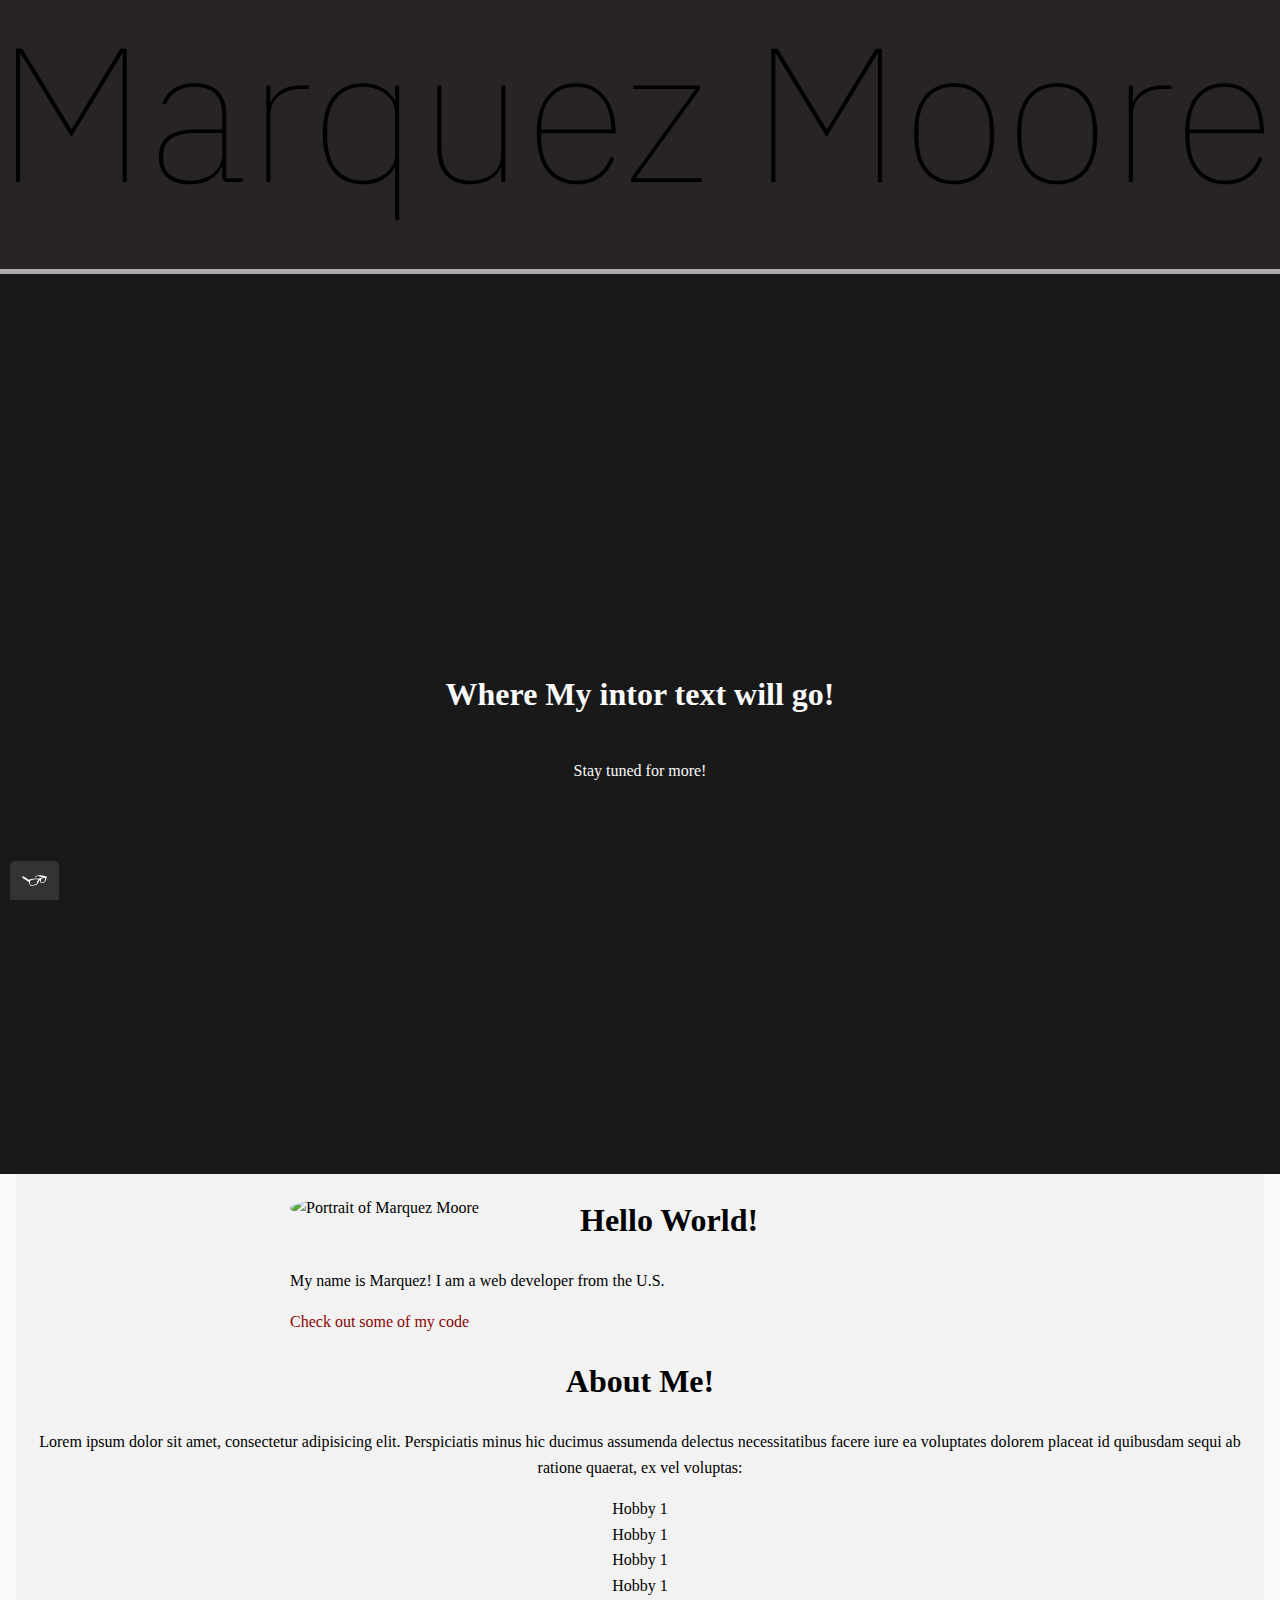
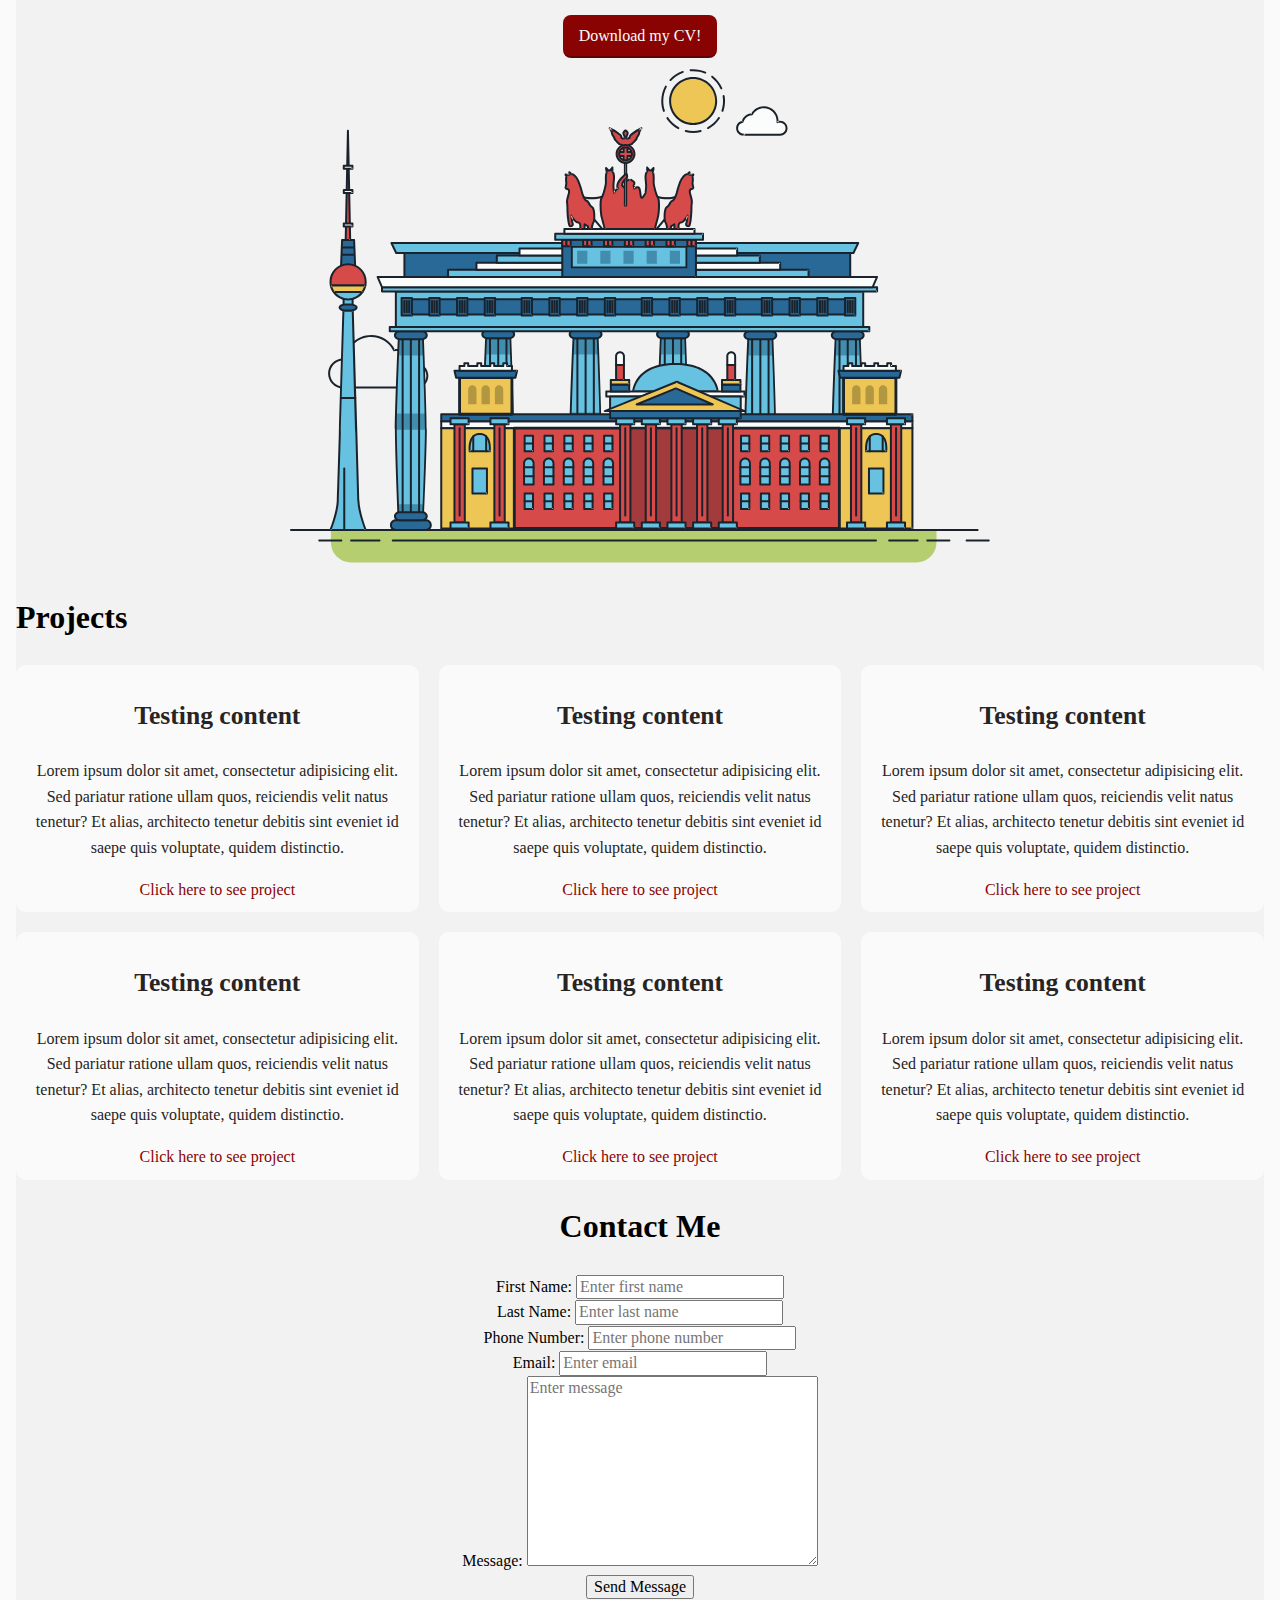
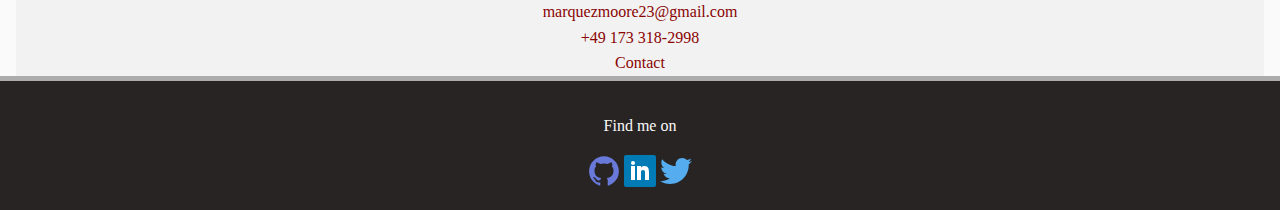
==== commit be46620e: "Update index.html page name." ====
--- a/index.html
+++ b/index.html
@@ -16,7 +16,7 @@
         <nav class="main-nav page-header__item">
             <ul id="main-nav__list" role="menubar" class="main-nav-list">
                 <li role="persentation">
-                    <a href="#page-header" role="menuitem" class="main-nav-list__item main-nav-list__item--active">Home</a>
+                    <a href="#page-header" role="menuitem" class="main-nav-list__item main-nav-list__item--active">Change</a>
                 </li>
                 <li role="persentation">
                     <a href="#about-me" role="menuitem" class="main-nav-list__item">About Me</a>
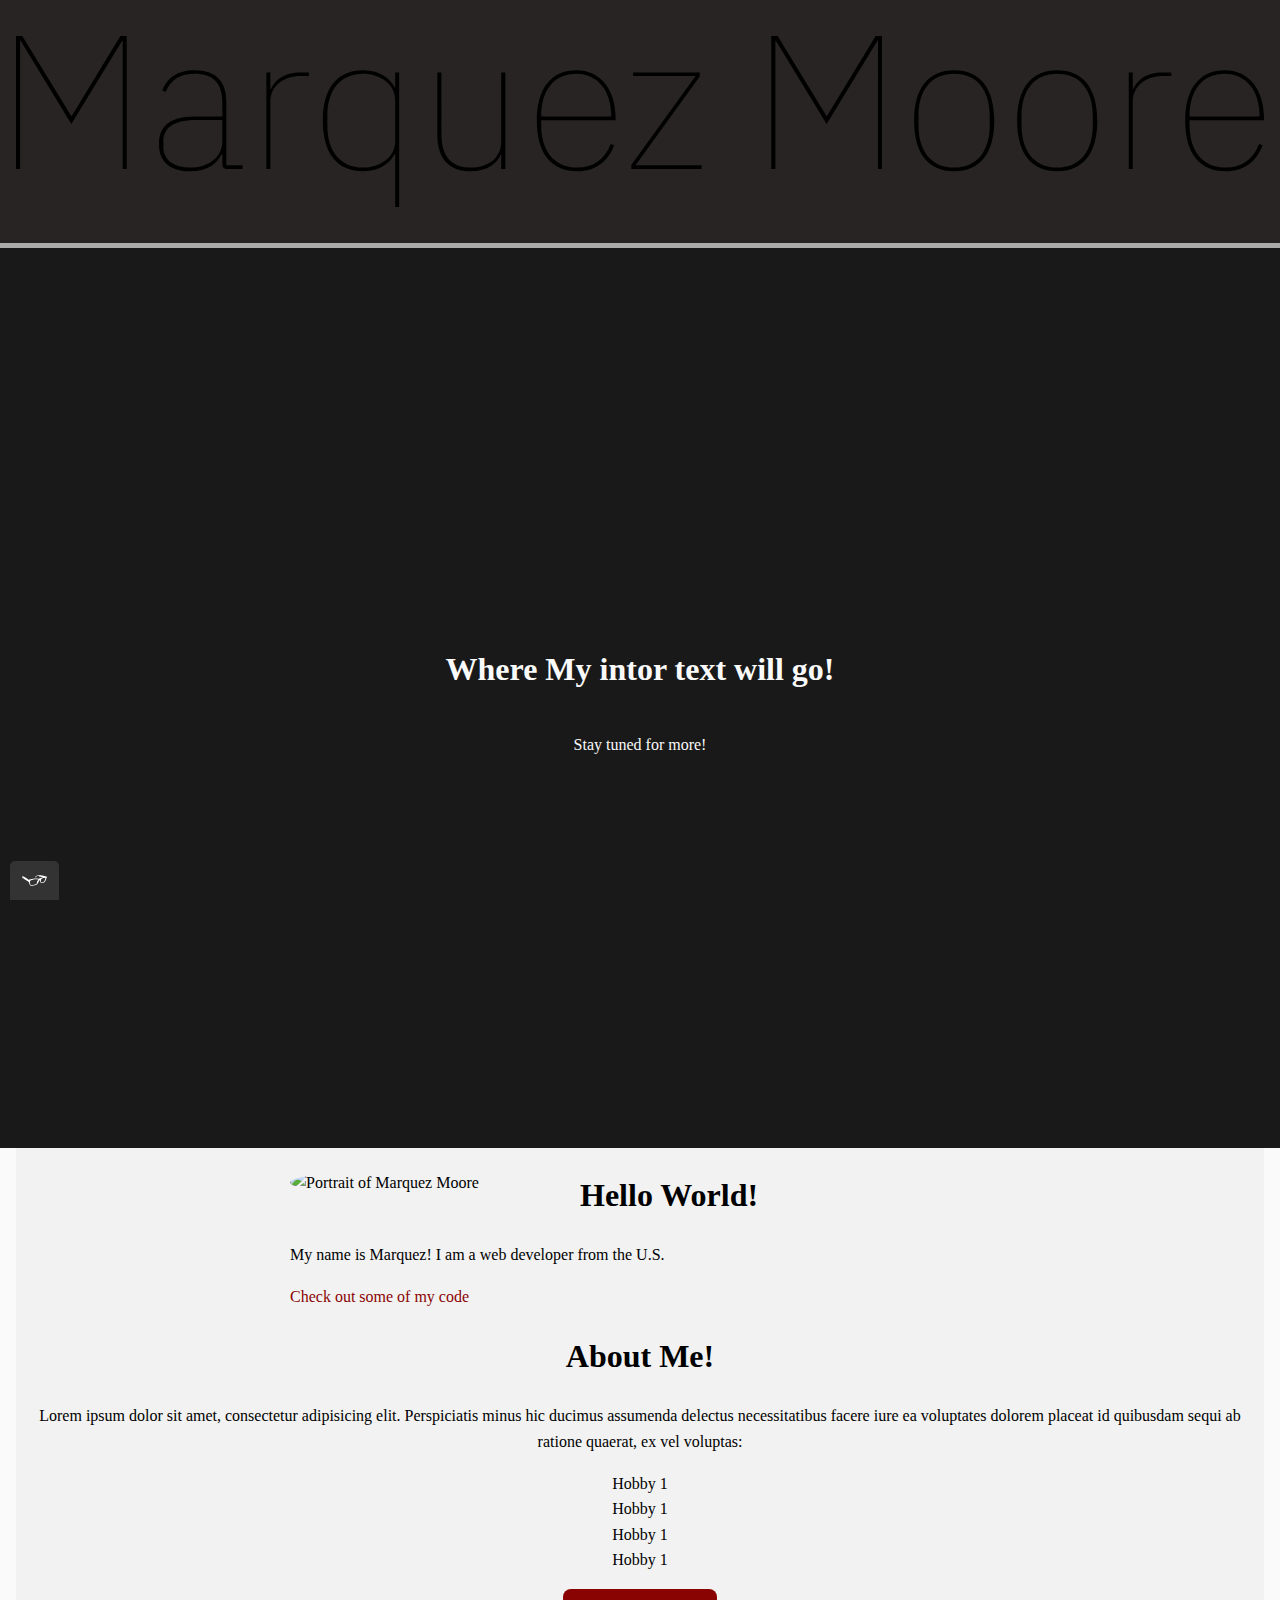
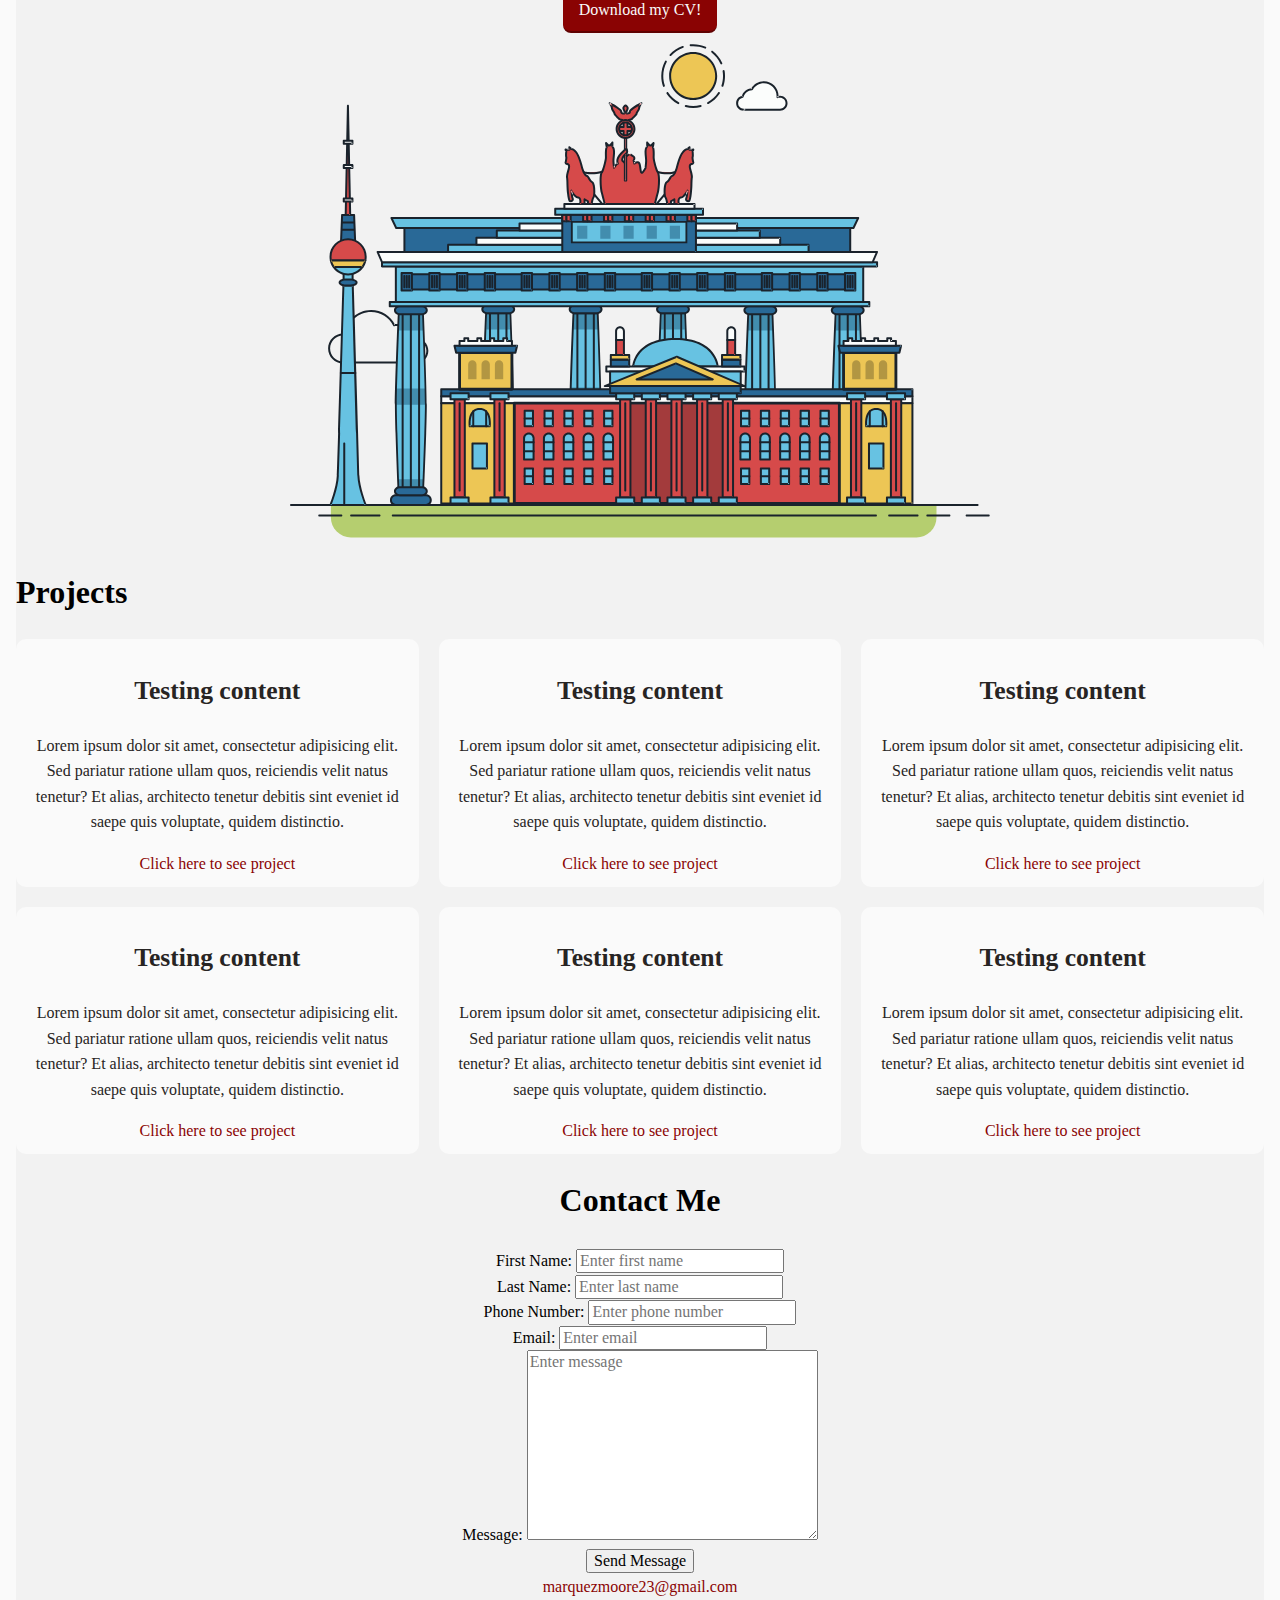
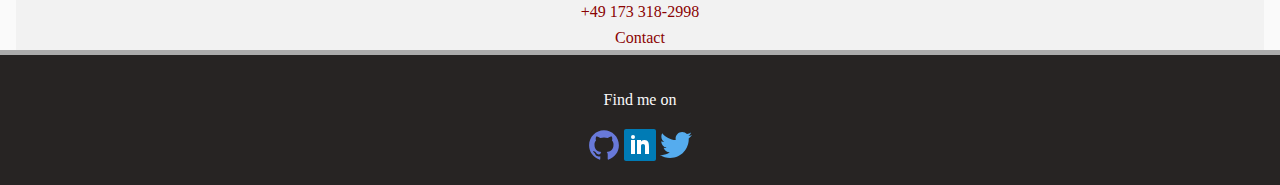
==== commit f3c5554f: "Revert "Update index.html page name."" ====
--- a/index.html
+++ b/index.html
@@ -16,7 +16,7 @@
         <nav class="main-nav page-header__item">
             <ul id="main-nav__list" role="menubar" class="main-nav-list">
                 <li role="persentation">
-                    <a href="#page-header" role="menuitem" class="main-nav-list__item main-nav-list__item--active">Change</a>
+                    <a href="#page-header" role="menuitem" class="main-nav-list__item main-nav-list__item--active">Profile</a>
                 </li>
                 <li role="persentation">
                     <a href="#about-me" role="menuitem" class="main-nav-list__item">About Me</a>
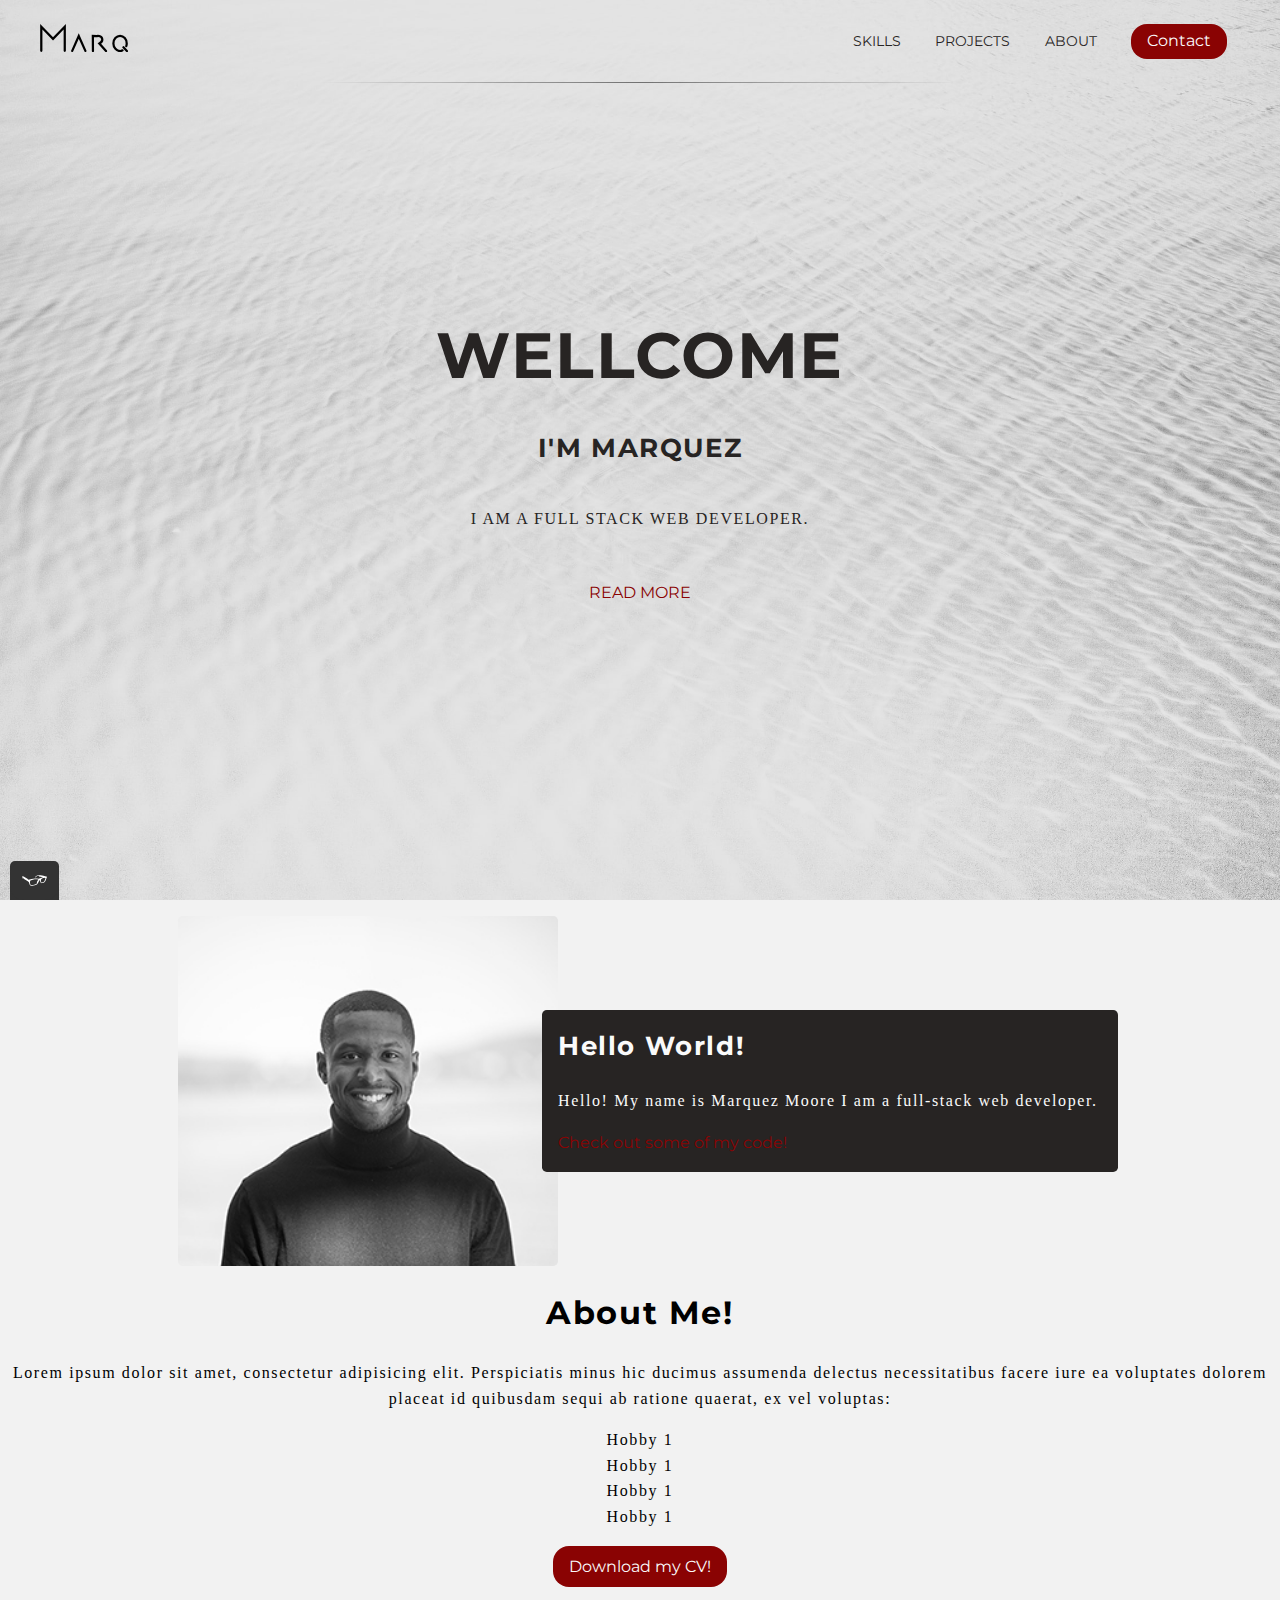
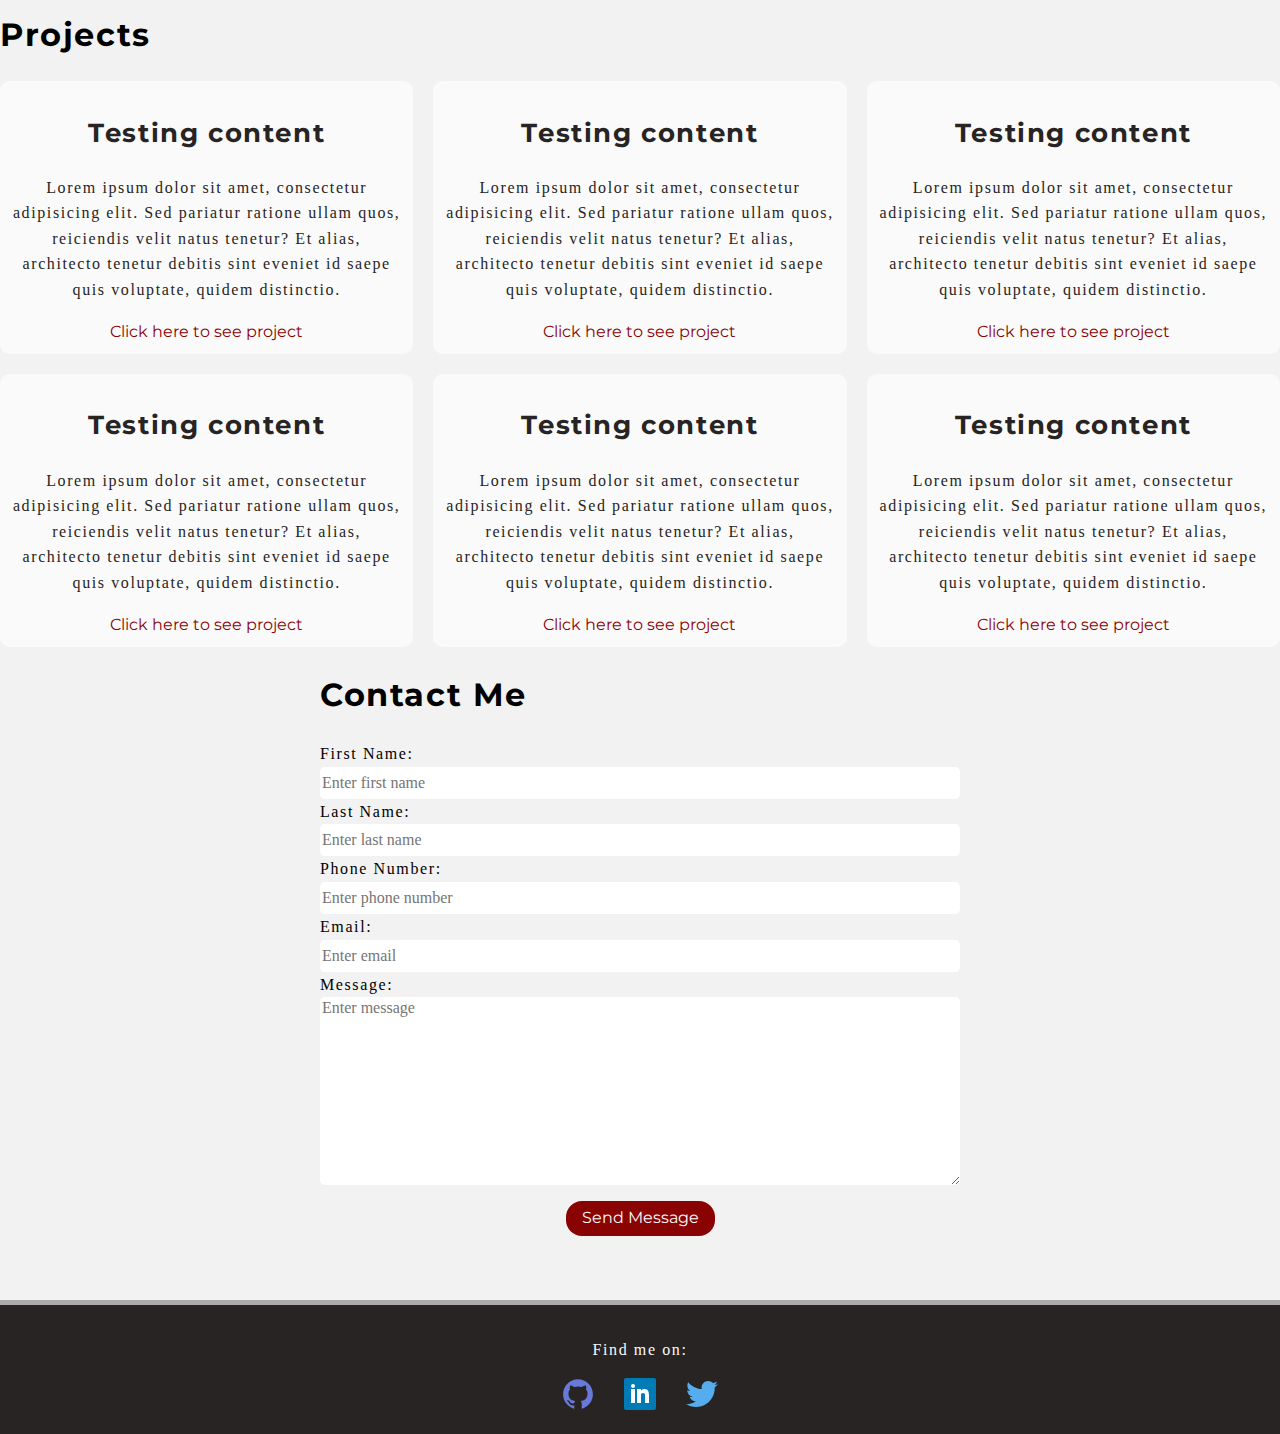
==== commit a291cdd9: "Adjustment to styling" ====
--- a/index.html
+++ b/index.html
@@ -7,991 +7,60 @@
     <link rel="shortcut icon" href="https://www.wikipedia.org/static/favicon/wikipedia.ico">
     <link rel="stylesheet" href="css/normalize.css">
     <link rel="stylesheet" href="https://fonts.google.com/specimen/Roboto?thickness=2&selection.family=Roboto:wght@100;400;700">
-    <link rel="stylesheet" type="text/css" href="css/style.production.css">
+    <link rel="stylesheet" type="text/css" href="css/style.developement.css">
 </head>
     
 <body>
     <header id="page-header" class="page-header">
-        <img src="imgs/Marquez Moore-logo/vector/default-monochrome-black.svg" alt="" class="page-header-logo page-header__item">
-        <nav class="main-nav page-header__item">
-            <ul id="main-nav__list" role="menubar" class="main-nav-list">
-                <li role="persentation">
-                    <a href="#page-header" role="menuitem" class="main-nav-list__item main-nav-list__item--active">Profile</a>
-                </li>
-                <li role="persentation">
-                    <a href="#about-me" role="menuitem" class="main-nav-list__item">About Me</a>
-                </li>
-                <li role="presentation">
-                    <a href="#projects" role="menuitem" class="main-nav-list__item">Projects</a>
-                </li>
-                <li role="persentation">
-                    <a href="#contact" role="menuitem" class="main-nav-list__item">Contact</a>
-                </li>
-            </ul>
-        </nav>
+        <div class="darken">
+            <section class="nav-container page-header__item">
+                <div class="logo">
+                    <img  src="imgs/Logos/MARQ_black_thick-05.svg" alt="Marquez Moore's Logo">
+                </div>
+                <nav>
+                    <ul class="nav-links">
+                        <li><a href="#">Skills</a></li>
+                        <li><a href="#projects">Projects</a></li>
+                        <li><a href="#about">About</a></li>
+                        <li><a id="contact-button" href="#contact"><button>Contact</button></a></li>
+                    </ul>
+                </nav>
+            </section>
+
+            <section class="page-header__item">
+                <div class="intro-container">
+                    <h1>WELLCOME</h1>
+                    <h2>I'M MARQUEZ</h2>
+                    <p>I am a full stack web developer.</p>
+                    <p></p>
+                    <a href="#about" aria-label="Read more about Marquez Moore">Read More</a>
+                </div>
+            </section>
+        </div>
     </header>
     
-    <section class="intro">
-        <h1>Where My intor text will go!</h1>
-        <p class="intro-text">Stay tuned for more!</p>
-    </section>
     
     <main>
         <section id="profile" class="profile">
-            <img src="imgs/20200322-20200322-_MTM8935.png" alt="Portrait of Marquez Moore" class="profile-portrait">
-            <div>
-                <h1>Hello World!</h1>
-                <p>My name is Marquez! I am a <span>web</span> developer from the U.S.</p>
-                <a href="#">Check out some of my code</a>
+            <div class="profile__item-left"> </div>
+            <div class="profile__content profile__item-right">
+                <h2 class="profile__header">Hello World!</h2>
+                <p class="profile__copy">Hello! My name is Marquez Moore I am a full-stack web developer.</p>
+                <a href="#">Check out some of my code!</a>
             </div>
         </section>    
         
-        <section id="about-me" class="about-me__section">
-            <h1>About Me!</h1>
+        <section id="about" class="about-me__section">
+            <h1 class="about-me__header">About Me!</h1>
             <div>
-                <p class="section__p">Lorem ipsum dolor sit amet, consectetur adipisicing elit. Perspiciatis minus hic ducimus assumenda delectus necessitatibus facere iure ea voluptates dolorem placeat id quibusdam sequi ab ratione quaerat, ex vel voluptas:</p>
-                <ul class="section__ul">
+                <p class="section__copy">Lorem ipsum dolor sit amet, consectetur adipisicing elit. Perspiciatis minus hic ducimus assumenda delectus necessitatibus facere iure ea voluptates dolorem placeat id quibusdam sequi ab ratione quaerat, ex vel voluptas:</p>
+                <ul class="about-me__hobbies">
                     <li>Hobby 1</li>
                     <li>Hobby 1</li>
                     <li>Hobby 1</li>
                     <li>Hobby 1</li>
                 </ul>
                 <a href="files/Marquez_Moore_Resume.pdf" class="button about-me__cta" download aria-label="Download Marquez's Resume">Download my CV!</a>
-                <div>
-                      <svg xmlns="http://www.w3.org/2000/svg" class="berlin-illustration" height="505" viewBox="0 0 700 505" xmlns:xlink="http://www.w3.org/1999/xlink">
-        <defs>
-            <polygon id="a" points=".06 231.917 .06 .929 688.717 .929 688.717 231.917" />
-        </defs>
-        <g fill="none" fill-rule="evenodd">
-          <g transform="translate(0 241)" class="cloud-front">
-          <path fill="#1A232C" d="M87.602,29 L87.602,28 C87.326,28.001 87.103,28.024 86.927,28.033 L86.979,29.031 L87.947,28.78 C85.741,20.282 78.041,14.002 68.852,14 C67.858,14 66.904,14.096 65.98,14.231 L66.125,15.22 L67.019,14.772 C62.626,6.015 53.567,0.001 43.102,0 C29.041,0.002 17.524,10.848 16.443,24.632 L17.44,24.71 L17.606,23.724 C16.803,23.589 15.969,23.5 15.102,23.5 C6.817,23.501 0.102,30.215 0.102,38.5 C0.102,46.785 6.817,53.499 15.102,53.5 L87.602,53.5 C94.644,53.499 100.351,47.792 100.352,40.75 C100.351,33.708 94.644,28.001 87.602,28 L87.602,30 C90.573,30 93.254,31.202 95.203,33.149 C97.15,35.097 98.351,37.778 98.352,40.75 C98.351,43.722 97.15,46.403 95.203,48.351 C93.254,50.298 90.573,51.5 87.602,51.5 L15.102,51.5 C11.509,51.5 8.265,50.046 5.909,47.692 C3.555,45.337 2.102,42.093 2.102,38.5 C2.102,34.907 3.555,31.663 5.909,29.308 C8.265,26.954 11.509,25.5 15.102,25.5 C15.831,25.5 16.553,25.575 17.273,25.697 C17.551,25.743 17.832,25.672 18.055,25.499 C18.277,25.325 18.414,25.07 18.436,24.789 C19.436,12.04 30.094,1.998 43.102,2 C52.786,1.999 61.163,7.564 65.231,15.669 C65.425,16.055 65.842,16.272 66.27,16.21 C67.132,16.084 67.988,16 68.852,16 C77.108,15.998 84.027,21.647 86.011,29.283 C86.13,29.741 86.557,30.054 87.031,30.03 C87.27,30.017 87.457,29.999 87.602,30 L87.602,29"
-              transform="translate(38 36)" />
-            </g>
-            <path fill="#B5CE6F" d="M646.484,484.382 C646.484,489.501 644.531,494.62 640.627,498.525 C636.722,502.43 631.603,504.382 626.484,504.382 L60.873,504.382 C55.754,504.382 50.636,502.43 46.731,498.525 C42.826,494.62 40.873,489.501 40.873,484.382 L40.873,471.917 L646.484,471.917 L646.484,484.382"
-            />
-            <polyline fill="#67C2E2" points="334.824 185.029 101.449 185.029 106.209 195.08 563.438 195.08 568.2 185.029 334.824 185.029" />
-            <path fill="#1A232C" d="M334.824,185.029 L334.824,184.029 L101.449,184.029 C101.104,184.029 100.788,184.203 100.604,184.494 C100.42,184.785 100.398,185.146 100.545,185.457 L105.306,195.508 C105.471,195.856 105.824,196.079 106.209,196.079 L563.438,196.079 C563.824,196.079 564.177,195.856 564.342,195.508 L569.104,185.457 C569.251,185.146 569.229,184.785 569.045,184.494 C568.861,184.203 568.544,184.029 568.2,184.029 L334.824,184.029 L334.824,186.029 L566.62,186.029 L562.806,194.08 L106.842,194.08 L103.029,186.029 L334.824,186.029 L334.824,185.029"
-            />
-            <polygon fill="#296997" points="114.416 218.974 560.222 218.974 560.222 195.08 114.416 195.08" />
-            <path fill="#1A232C" d="M560.222,218.974 L560.222,217.974 L115.416,217.974 L115.416,196.079 L559.222,196.079 L559.222,218.974 L560.222,218.974 L560.222,217.974 L560.222,218.974 L561.222,218.974 L561.222,195.08 C561.222,194.816 561.115,194.559 560.929,194.372 C560.742,194.186 560.485,194.08 560.222,194.08 L114.416,194.08 C114.152,194.08 113.895,194.186 113.708,194.372 C113.522,194.559 113.416,194.816 113.416,195.08 L113.416,218.974 C113.416,219.237 113.522,219.495 113.708,219.681 C113.895,219.867 114.152,219.974 114.416,219.974 L560.222,219.974 C560.485,219.974 560.742,219.867 560.929,219.681 C561.115,219.495 561.222,219.237 561.222,218.974 L560.222,218.974"
-            />
-            <polygon fill="#67C2E2" points="105.85 269.08 573.225 269.08 573.225 233.398 105.85 233.398" />
-            <path fill="#1A232C" d="M573.225,233.398 L573.225,232.398 L105.85,232.398 C105.587,232.398 105.329,232.505 105.143,232.691 C104.957,232.877 104.85,233.134 104.85,233.398 L104.85,269.08 C104.85,269.344 104.957,269.601 105.143,269.788 C105.329,269.974 105.587,270.08 105.85,270.08 L573.225,270.08 C573.488,270.08 573.745,269.974 573.932,269.788 C574.118,269.601 574.225,269.344 574.225,269.08 L574.225,233.398 C574.225,233.134 574.118,232.877 573.932,232.691 C573.745,232.505 573.488,232.398 573.225,232.398 L573.225,233.398 L572.225,233.398 L572.225,268.08 L106.85,268.08 L106.85,234.398 L573.225,234.398 L573.225,233.398 L572.225,233.398 L573.225,233.398"
-            />
-            <polygon fill="#296997" points="116.751 256.508 562.557 256.508 562.557 241.243 116.751 241.243" />
-            <path fill="#1A232C" d="M562.557,256.508 L562.557,255.508 L117.75,255.508 L117.75,242.243 L561.557,242.243 L561.557,256.508 L562.557,256.508 L562.557,255.508 L562.557,256.508 L563.557,256.508 L563.557,241.243 C563.557,240.979 563.45,240.722 563.264,240.535 C563.078,240.349 562.82,240.243 562.557,240.243 L116.75,240.243 C116.487,240.243 116.23,240.349 116.043,240.535 C115.857,240.722 115.751,240.979 115.751,241.243 L115.751,256.508 C115.751,256.771 115.857,257.029 116.043,257.215 C116.23,257.401 116.487,257.508 116.751,257.508 L562.557,257.508 C562.82,257.508 563.077,257.401 563.264,257.215 C563.45,257.029 563.557,256.771 563.557,256.508 L562.557,256.508"
-            />
-            <polygon fill="#67C2E2" points="158.07 218.974 518.563 218.974 518.563 211.858 158.07 211.858" />
-            <path fill="#1A232C" d="M518.563,211.858 L518.563,210.858 L158.07,210.858 C157.807,210.858 157.549,210.964 157.363,211.151 C157.177,211.337 157.07,211.594 157.07,211.858 L157.07,218.974 C157.07,219.237 157.177,219.495 157.363,219.681 C157.549,219.867 157.807,219.974 158.07,219.974 L518.563,219.974 C518.826,219.974 519.083,219.867 519.27,219.681 C519.456,219.495 519.562,219.237 519.562,218.974 L519.562,211.858 C519.562,211.594 519.456,211.337 519.27,211.151 C519.083,210.964 518.826,210.858 518.563,210.858 L518.563,211.858 L517.563,211.858 L517.563,217.974 L159.07,217.974 L159.07,212.858 L518.563,212.858 L518.563,211.858 L517.563,211.858 L518.563,211.858"
-            />
-            <polygon fill="#FBFDFC" points="186.438 211.858 490.194 211.858 490.194 204.741 186.438 204.741" />
-            <path fill="#1A232C" d="M490.194,204.741 L490.194,203.741 L186.438,203.741 C186.175,203.741 185.917,203.848 185.731,204.034 C185.545,204.221 185.438,204.478 185.438,204.741 L185.438,211.858 C185.438,212.121 185.545,212.379 185.731,212.565 C185.917,212.751 186.175,212.858 186.438,212.858 L490.194,212.858 C490.458,212.858 490.715,212.751 490.902,212.565 C491.088,212.379 491.194,212.121 491.194,211.858 L491.194,204.741 C491.194,204.478 491.088,204.221 490.902,204.034 C490.715,203.848 490.458,203.741 490.194,203.741 L490.194,204.741 L489.194,204.741 L489.194,210.858 L187.438,210.858 L187.438,205.741 L490.194,205.741 L490.194,204.741 L489.194,204.741 L490.194,204.741"
-            />
-            <polygon fill="#67C2E2" points="206.805 204.741 469.828 204.741 469.828 197.624 206.805 197.624" />
-            <path fill="#1A232C" d="M469.828,197.624 L469.828,196.624 L206.805,196.624 C206.541,196.624 206.284,196.731 206.098,196.917 C205.911,197.103 205.805,197.361 205.805,197.624 L205.805,204.741 C205.805,205.005 205.911,205.262 206.098,205.449 C206.284,205.635 206.541,205.741 206.805,205.741 L469.828,205.741 C470.091,205.741 470.349,205.635 470.535,205.449 C470.722,205.262 470.828,205.005 470.828,204.741 L470.828,197.624 C470.828,197.361 470.722,197.103 470.535,196.917 C470.349,196.731 470.091,196.624 469.828,196.624 L469.828,197.624 L468.828,197.624 L468.828,203.741 L207.805,203.741 L207.805,198.624 L469.828,198.624 L469.828,197.624 L468.828,197.624 L469.828,197.624"
-            />
-            <polygon fill="#FBFDFC" points="229.521 197.624 447.111 197.624 447.111 190.509 229.521 190.509" />
-            <path fill="#1A232C" d="M447.111,190.509 L447.111,189.509 L229.521,189.509 C229.258,189.509 229,189.616 228.814,189.802 C228.628,189.988 228.521,190.246 228.521,190.509 L228.521,197.624 C228.521,197.888 228.628,198.145 228.814,198.332 C229,198.518 229.258,198.624 229.521,198.624 L447.111,198.624 C447.375,198.624 447.632,198.518 447.818,198.332 C448.005,198.145 448.111,197.888 448.111,197.624 L448.111,190.509 C448.111,190.246 448.005,189.988 447.818,189.802 C447.632,189.616 447.375,189.509 447.111,189.509 L447.111,190.509 L446.111,190.509 L446.111,196.624 L230.521,196.624 L230.521,191.509 L447.111,191.509 L447.111,190.509 L446.111,190.509 L447.111,190.509"
-            />
-            <path fill="#67C2E2" d="M135.607,355.447 C135.163,337.766 134.264,313.326 133.648,297.387 C133.274,287.721 133.004,281.18 133.004,281.18 L108.722,281.18 C108.722,281.18 108.452,287.721 108.079,297.387 C107.462,313.326 106.563,337.766 106.119,355.447 C105.953,362.059 105.85,367.732 105.85,371.653 L105.85,371.654 C105.85,386.117 107.243,424.332 108.089,446.189 C108.457,455.706 108.722,462.126 108.722,462.126 L133.004,462.126 C133.004,462.126 133.269,455.706 133.637,446.189 C134.482,424.332 135.876,386.117 135.876,371.654 L135.876,371.653 C135.876,367.732 135.773,362.059 135.607,355.447"
-            />
-            <path fill="#428DAE" d="M133.648 297.387L108.079 297.387C108.452 287.721 108.722 281.18 108.722 281.18L133.004 281.18C133.004 281.18 133.274 287.721 133.648 297.387M135.876 371.654L105.85 371.654 105.85 371.653C105.85 367.732 105.953 362.059 106.119 355.447L135.607 355.447C135.773 362.059 135.876 367.732 135.876 371.653L135.876 371.654M133.004 462.126L108.722 462.126C108.722 462.126 108.457 455.706 108.089 446.189L133.637 446.189C133.269 455.706 133.004 462.126 133.004 462.126"
-            />
-            <path fill="#1A232C" d="M109.612,461.199 L132.114,461.199 C132.447,453.007 134.949,390.886 134.949,371.653 C134.949,352.42 132.447,290.299 132.114,282.108 L109.612,282.108 C109.279,290.299 106.778,352.42 106.778,371.653 C106.778,390.886 109.279,453.007 109.612,461.199 Z M133.895,463.054 L107.832,463.054 L107.794,462.164 C107.766,461.466 104.922,392.193 104.922,371.653 C104.922,351.114 107.766,281.839 107.794,281.142 L107.832,280.252 L133.895,280.252 L133.931,281.142 C133.96,281.839 136.804,351.114 136.804,371.653 C136.804,392.193 133.96,461.466 133.931,462.164 L133.895,463.054 L133.895,463.054 Z"
-            />
-            <path fill="#1A232C" d="M111.638 281.18L111.638 462.126C111.638 462.679 112.086 463.126 112.638 463.126 113.19 463.126 113.638 462.679 113.638 462.126L113.638 281.18C113.638 280.628 113.19 280.18 112.638 280.18 112.086 280.18 111.638 280.628 111.638 281.18M119.863 281.18L119.863 462.126C119.863 462.679 120.311 463.126 120.863 463.126 121.416 463.126 121.863 462.679 121.863 462.126L121.863 281.18C121.863 280.628 121.416 280.18 120.863 280.18 120.311 280.18 119.863 280.628 119.863 281.18M128.088 281.18L128.088 462.126C128.088 462.679 128.536 463.126 129.088 463.126 129.64 463.126 130.088 462.679 130.088 462.126L130.088 281.18C130.088 280.628 129.64 280.18 129.088 280.18 128.536 280.18 128.088 280.628 128.088 281.18"
-            />
-            <path fill="#296997" d="M136.79,277.265 C136.79,279.418 134.675,281.18 132.09,281.18 L109.636,281.18 C107.051,281.18 104.936,279.418 104.936,277.265 C104.936,275.111 107.051,273.349 109.636,273.349 L132.09,273.349 C134.675,273.349 136.79,275.111 136.79,277.265"
-            />
-            <path fill="#1A232C" d="M136.79,277.265 L135.79,277.265 C135.789,278.005 135.433,278.704 134.769,279.262 C134.109,279.814 133.155,280.181 132.09,280.18 L109.636,280.18 C108.571,280.181 107.617,279.814 106.956,279.262 C106.293,278.704 105.936,278.005 105.936,277.265 C105.936,276.524 106.293,275.825 106.957,275.267 C107.617,274.715 108.571,274.348 109.636,274.349 L132.09,274.349 C133.155,274.348 134.109,274.716 134.769,275.267 C135.433,275.825 135.789,276.524 135.79,277.265 L137.79,277.265 C137.791,275.851 137.09,274.593 136.049,273.731 C135.006,272.863 133.61,272.35 132.09,272.349 L109.636,272.349 C108.116,272.35 106.72,272.863 105.676,273.731 C104.636,274.593 103.935,275.851 103.936,277.265 C103.935,278.678 104.636,279.937 105.677,280.798 C106.72,281.666 108.116,282.179 109.636,282.18 L132.09,282.18 C133.61,282.179 135.006,281.666 136.049,280.798 C137.09,279.937 137.791,278.678 137.79,277.265 L136.79,277.265"
-            />
-            <path fill="#296997" d="M140.775,467.217 C140.775,469.803 138.661,471.917 136.076,471.917 L105.65,471.917 C103.065,471.917 100.951,469.803 100.951,467.217 L100.951,466.825 C100.951,464.241 103.065,462.126 105.65,462.126 L136.076,462.126 C138.661,462.126 140.775,464.241 140.775,466.825 L140.775,467.217"
-            />
-            <path fill="#1A232C" d="M140.775,467.217 L139.775,467.217 C139.775,468.235 139.361,469.155 138.688,469.83 C138.013,470.503 137.093,470.917 136.076,470.917 L105.65,470.917 C104.633,470.917 103.713,470.504 103.038,469.83 C102.365,469.155 101.951,468.235 101.951,467.217 L101.951,466.825 C101.951,465.808 102.365,464.889 103.038,464.214 C103.713,463.54 104.633,463.127 105.65,463.126 L136.076,463.126 C137.093,463.127 138.013,463.54 138.688,464.214 C139.362,464.889 139.775,465.808 139.775,466.825 L139.775,467.217 L141.775,467.217 L141.775,466.825 C141.772,463.684 139.217,461.13 136.076,461.126 L105.65,461.126 C102.509,461.13 99.955,463.684 99.951,466.825 L99.951,467.217 C99.954,470.36 102.509,472.914 105.65,472.917 L136.076,472.917 C139.217,472.914 141.772,470.36 141.775,467.217 L140.775,467.217"
-            />
-            <path fill="#296997" d="M136.79,458.208 C136.79,460.363 134.675,462.126 132.09,462.126 L109.636,462.126 C107.051,462.126 104.936,460.363 104.936,458.208 C104.936,456.057 107.051,454.292 109.636,454.292 L132.09,454.292 C134.675,454.292 136.79,456.057 136.79,458.208"
-            />
-            <path fill="#1A232C" d="M136.79,458.208 L135.79,458.208 C135.789,458.949 135.432,459.649 134.769,460.207 C134.108,460.76 133.154,461.128 132.09,461.126 L109.636,461.126 C108.572,461.128 107.617,460.76 106.957,460.207 C106.293,459.649 105.936,458.949 105.936,458.208 C105.936,457.47 106.293,456.77 106.957,456.212 C107.617,455.659 108.572,455.291 109.636,455.292 L132.09,455.292 C133.154,455.291 134.108,455.659 134.769,456.212 C135.433,456.77 135.789,457.47 135.79,458.208 L137.79,458.208 C137.791,456.796 137.09,455.538 136.05,454.675 C135.006,453.808 133.61,453.294 132.09,453.292 L109.636,453.292 C108.115,453.294 106.719,453.808 105.676,454.675 C104.636,455.538 103.935,456.796 103.936,458.208 C103.935,459.622 104.636,460.881 105.676,461.743 C106.72,462.611 108.116,463.125 109.636,463.126 L132.09,463.126 C133.61,463.125 135.006,462.611 136.05,461.743 C137.09,460.881 137.791,459.622 137.79,458.208 L136.79,458.208"
-            />
-            <path fill="#67C2E2" d="M572.471,355.447 C572.025,337.766 571.126,313.326 570.51,297.387 C570.137,287.721 569.867,281.18 569.867,281.18 L545.585,281.18 C545.585,281.18 545.315,287.721 544.942,297.387 C544.326,313.326 543.427,337.766 542.981,355.447 C542.815,362.059 542.713,367.732 542.713,371.653 L542.713,371.654 C542.713,386.117 544.107,424.332 544.952,446.189 C545.32,455.706 545.585,462.126 545.585,462.126 L569.867,462.126 C569.867,462.126 570.132,455.706 570.499,446.189 C571.346,424.332 572.739,386.117 572.739,371.654 L572.739,371.653 C572.739,367.732 572.637,362.059 572.471,355.447"
-            />
-            <path fill="#428DAE" d="M569.582 297.387L566.951 297.387 566.951 282.108 568.977 282.108C569.063 284.206 569.29 289.841 569.582 297.387M564.951 297.387L545.871 297.387C546.162 289.841 546.39 284.206 546.476 282.108L564.951 282.108 564.951 297.387M571.8 369.187L566.951 369.187 566.951 356.265 571.562 356.265C571.685 361.272 571.771 365.701 571.8 369.187M564.951 369.187L543.653 369.187C543.684 365.512 543.777 360.79 543.912 355.447L553.551 355.447 553.551 356.265 564.951 356.265 564.951 369.187"
-            />
-            <path fill="#1A232C" d="M546.476,461.199 L568.977,461.199 C569.31,453.007 571.812,390.886 571.812,371.653 C571.812,352.42 569.31,290.299 568.977,282.108 L546.476,282.108 C546.142,290.299 543.642,352.42 543.642,371.653 C543.642,390.886 546.142,453.007 546.476,461.199 M570.758,463.054 L544.694,463.054 L544.658,462.164 C544.629,461.466 541.785,392.193 541.785,371.653 C541.785,351.114 544.629,281.839 544.658,281.142 L544.694,280.252 L570.758,280.252 L570.795,281.142 C570.823,281.839 573.667,351.114 573.667,371.653 C573.667,392.193 570.823,461.466 570.795,462.164 L570.758,463.054"
-            />
-            <path fill="#1A232C" d="M548.501 281.18L548.501 462.126C548.501 462.679 548.949 463.126 549.501 463.126 550.053 463.126 550.501 462.679 550.501 462.126L550.501 281.18C550.501 280.628 550.053 280.18 549.501 280.18 548.949 280.18 548.501 280.628 548.501 281.18M556.727 281.18L556.727 462.126C556.727 462.679 557.174 463.126 557.727 463.126 558.279 463.126 558.727 462.679 558.727 462.126L558.727 281.18C558.727 280.628 558.279 280.18 557.727 280.18 557.174 280.18 556.727 280.628 556.727 281.18M564.951 281.18L564.951 462.126C564.951 462.679 565.399 463.126 565.951 463.126 566.503 463.126 566.951 462.679 566.951 462.126L566.951 281.18C566.951 280.628 566.503 280.18 565.951 280.18 565.399 280.18 564.951 280.628 564.951 281.18"
-            />
-            <path fill="#296997" d="M573.653,277.265 C573.653,279.418 571.537,281.18 568.953,281.18 L546.499,281.18 C543.915,281.18 541.799,279.418 541.799,277.265 C541.799,275.111 543.915,273.349 546.499,273.349 L568.953,273.349 C571.537,273.349 573.653,275.111 573.653,277.265"
-            />
-            <path fill="#1A232C" d="M573.653,277.265 L572.653,277.265 C572.653,278.005 572.296,278.704 571.632,279.262 C570.972,279.814 570.017,280.181 568.953,280.18 L546.499,280.18 C545.435,280.181 544.48,279.814 543.82,279.262 C543.156,278.704 542.8,278.005 542.799,277.265 C542.8,276.525 543.156,275.825 543.82,275.267 C544.481,274.715 545.435,274.348 546.499,274.349 L568.953,274.349 C570.017,274.348 570.972,274.715 571.632,275.267 C572.296,275.825 572.653,276.525 572.653,277.265 L574.653,277.265 C574.654,275.851 573.953,274.593 572.912,273.731 C571.869,272.863 570.473,272.35 568.953,272.349 L546.499,272.349 C544.979,272.35 543.583,272.863 542.54,273.731 C541.499,274.593 540.798,275.851 540.799,277.265 C540.798,278.679 541.499,279.937 542.54,280.798 C543.583,281.666 544.979,282.179 546.499,282.18 L568.953,282.18 C570.473,282.179 571.869,281.666 572.912,280.798 C573.953,279.937 574.654,278.679 574.653,277.265 L573.653,277.265"
-            />
-            <path fill="#296997" d="M577.639,467.217 C577.639,469.803 575.524,471.917 572.938,471.917 L542.514,471.917 C539.929,471.917 537.813,469.803 537.813,467.217 L537.813,466.825 C537.813,464.241 539.929,462.126 542.514,462.126 L572.938,462.126 C575.524,462.126 577.639,464.241 577.639,466.825 L577.639,467.217"
-            />
-            <path fill="#1A232C" d="M577.639,467.217 L576.639,467.217 C576.638,468.235 576.225,469.155 575.551,469.83 C574.876,470.503 573.956,470.917 572.938,470.917 L542.514,470.917 C541.497,470.917 540.576,470.503 539.901,469.83 C539.227,469.155 538.814,468.234 538.813,467.217 L538.813,466.825 C538.814,465.808 539.227,464.889 539.901,464.214 C540.576,463.54 541.497,463.127 542.514,463.126 L572.938,463.126 C573.956,463.127 574.876,463.54 575.551,464.214 C576.225,464.888 576.638,465.808 576.639,466.825 L576.639,467.217 L578.639,467.217 L578.639,466.825 C578.635,463.684 576.081,461.13 572.938,461.126 L542.514,461.126 C539.372,461.13 536.817,463.684 536.813,466.825 L536.813,467.217 C536.817,470.36 539.372,472.914 542.514,472.917 L572.938,472.917 C576.081,472.914 578.635,470.359 578.639,467.217 L577.639,467.217"
-            />
-            <path fill="#296997" d="M573.653,458.208 C573.653,460.363 571.537,462.126 568.953,462.126 L546.499,462.126 C543.915,462.126 541.799,460.363 541.799,458.208 C541.799,456.057 543.915,454.292 546.499,454.292 L568.953,454.292 C571.537,454.292 573.653,456.057 573.653,458.208"
-            />
-            <path fill="#1A232C" d="M573.653,458.208 L572.653,458.208 C572.653,458.949 572.296,459.649 571.632,460.207 C570.971,460.76 570.017,461.128 568.953,461.126 L546.499,461.126 C545.435,461.128 544.481,460.76 543.82,460.207 C543.157,459.649 542.799,458.949 542.799,458.208 C542.799,457.47 543.156,456.77 543.82,456.212 C544.481,455.659 545.435,455.291 546.499,455.292 L568.953,455.292 C570.017,455.291 570.971,455.659 571.632,456.212 C572.296,456.77 572.653,457.47 572.653,458.208 L574.653,458.208 C574.654,456.796 573.953,455.538 572.912,454.675 C571.869,453.808 570.473,453.294 568.953,453.292 L546.499,453.292 C544.979,453.294 543.583,453.808 542.54,454.675 C541.499,455.538 540.798,456.796 540.799,458.208 C540.798,459.622 541.499,460.881 542.54,461.743 C543.583,462.611 544.979,463.125 546.499,463.126 L568.953,463.126 C570.473,463.125 571.869,462.611 572.912,461.743 C573.953,460.881 574.654,459.622 574.653,458.208 L573.653,458.208"
-            />
-            <path fill="#67C2E2" d="M485.098,355.447 C484.654,337.766 483.753,313.326 483.137,297.387 C482.764,287.721 482.494,281.18 482.494,281.18 L458.213,281.18 C458.213,281.18 457.942,287.721 457.569,297.387 C456.953,313.326 456.055,337.766 455.608,355.447 C455.443,362.059 455.34,367.732 455.34,371.653 L455.34,371.654 C455.34,386.117 456.733,424.332 457.58,446.189 C457.948,455.706 458.213,462.126 458.213,462.126 L482.494,462.126 C482.494,462.126 482.759,455.706 483.126,446.189 C483.973,424.332 485.366,386.117 485.366,371.654 L485.366,371.653 C485.366,367.732 485.265,362.059 485.098,355.447"
-            />
-            <path fill="#428DAE" d="M483.137 297.387L457.569 297.387C457.942 287.721 458.213 281.18 458.213 281.18L482.494 281.18C482.494 281.18 482.764 287.721 483.137 297.387M485.355 369.187L455.351 369.187C455.382 365.502 455.475 360.78 455.608 355.447L485.098 355.447C485.232 360.78 485.325 365.502 485.355 369.187"
-            />
-            <path fill="#1A232C" d="M459.103,461.199 L481.605,461.199 C481.938,453.007 484.439,390.886 484.439,371.653 C484.439,352.42 481.938,290.299 481.605,282.108 L459.103,282.108 C458.769,290.299 456.268,352.42 456.268,371.653 C456.268,390.886 458.769,453.007 459.103,461.199 Z M483.386,463.054 L457.321,463.054 L457.285,462.164 C457.256,461.466 454.412,392.193 454.412,371.653 C454.412,351.114 457.256,281.839 457.285,281.142 L457.321,280.252 L483.386,280.252 L483.422,281.142 C483.45,281.839 486.294,351.114 486.294,371.653 C486.294,392.193 483.45,461.466 483.422,462.164 L483.386,463.054 L483.386,463.054 Z"
-            />
-            <path fill="#1A232C" d="M461.128 281.18L461.128 462.126C461.128 462.679 461.576 463.126 462.128 463.126 462.68 463.126 463.128 462.679 463.128 462.126L463.128 281.18C463.128 280.628 462.68 280.18 462.128 280.18 461.576 280.18 461.128 280.628 461.128 281.18M469.354 281.18L469.354 462.126C469.354 462.679 469.801 463.126 470.354 463.126 470.906 463.126 471.354 462.679 471.354 462.126L471.354 281.18C471.354 280.628 470.906 280.18 470.354 280.18 469.801 280.18 469.354 280.628 469.354 281.18M477.578 281.18L477.578 462.126C477.578 462.679 478.026 463.126 478.578 463.126 479.13 463.126 479.578 462.679 479.578 462.126L479.578 281.18C479.578 280.628 479.13 280.18 478.578 280.18 478.026 280.18 477.578 280.628 477.578 281.18"
-            />
-            <path fill="#296997" d="M486.281,277.265 C486.281,279.418 484.164,281.18 481.58,281.18 L459.126,281.18 C456.542,281.18 454.426,279.418 454.426,277.265 C454.426,275.111 456.542,273.349 459.126,273.349 L481.58,273.349 C484.164,273.349 486.281,275.111 486.281,277.265"
-            />
-            <path fill="#1A232C" d="M486.281,277.265 L485.281,277.265 C485.281,278.005 484.924,278.704 484.26,279.262 C483.599,279.814 482.644,280.181 481.58,280.18 L459.126,280.18 C458.062,280.181 457.107,279.814 456.447,279.262 C455.783,278.704 455.427,278.005 455.426,277.265 C455.427,276.525 455.783,275.825 456.447,275.267 C457.108,274.715 458.062,274.348 459.126,274.349 L481.58,274.349 C482.644,274.348 483.599,274.716 484.26,275.268 C484.924,275.825 485.281,276.525 485.281,277.265 L487.281,277.265 C487.282,275.851 486.58,274.593 485.54,273.731 C484.496,272.863 483.1,272.35 481.58,272.349 L459.126,272.349 C457.606,272.35 456.21,272.863 455.167,273.731 C454.126,274.593 453.425,275.851 453.426,277.265 C453.425,278.679 454.126,279.937 455.167,280.798 C456.21,281.666 457.606,282.179 459.126,282.18 L481.58,282.18 C483.1,282.179 484.496,281.666 485.54,280.799 C486.58,279.937 487.282,278.679 487.281,277.265 L486.281,277.265"
-            />
-            <path fill="#296997" d="M490.266,467.217 C490.266,469.803 488.151,471.917 485.565,471.917 L455.141,471.917 C452.556,471.917 450.44,469.803 450.44,467.217 L450.44,466.825 C450.44,464.241 452.556,462.126 455.141,462.126 L485.565,462.126 C488.151,462.126 490.266,464.241 490.266,466.825 L490.266,467.217"
-            />
-            <path fill="#1A232C" d="M490.266,467.217 L489.266,467.217 C489.265,468.235 488.852,469.155 488.178,469.83 C487.503,470.503 486.583,470.917 485.565,470.917 L455.141,470.917 C454.124,470.917 453.203,470.503 452.528,469.83 C451.854,469.155 451.441,468.234 451.44,467.217 L451.44,466.825 C451.441,465.808 451.854,464.889 452.528,464.214 C453.203,463.54 454.124,463.127 455.141,463.126 L485.565,463.126 C486.583,463.127 487.503,463.54 488.178,464.214 C488.852,464.888 489.265,465.808 489.266,466.825 L489.266,467.217 L491.266,467.217 L491.266,466.825 C491.262,463.684 488.708,461.13 485.565,461.126 L455.141,461.126 C451.999,461.13 449.444,463.684 449.44,466.825 L449.44,467.217 C449.444,470.36 451.999,472.914 455.141,472.917 L485.565,472.917 C488.708,472.914 491.262,470.359 491.266,467.217 L490.266,467.217"
-            />
-            <path fill="#296997" d="M486.281,458.208 C486.281,460.363 484.164,462.126 481.58,462.126 L459.126,462.126 C456.542,462.126 454.426,460.363 454.426,458.208 C454.426,456.057 456.542,454.292 459.126,454.292 L481.58,454.292 C484.164,454.292 486.281,456.057 486.281,458.208"
-            />
-            <path fill="#1A232C" d="M486.281,458.208 L485.281,458.208 C485.281,458.949 484.923,459.649 484.26,460.207 C483.599,460.76 482.644,461.128 481.58,461.126 L459.126,461.126 C458.062,461.128 457.108,460.76 456.447,460.207 C455.784,459.649 455.427,458.949 455.426,458.208 C455.426,457.47 455.783,456.77 456.447,456.212 C457.108,455.659 458.062,455.291 459.126,455.292 L481.58,455.292 C482.644,455.291 483.598,455.659 484.26,456.212 C484.924,456.77 485.281,457.47 485.281,458.208 L487.281,458.208 C487.282,456.795 486.58,455.538 485.54,454.675 C484.496,453.808 483.1,453.294 481.58,453.292 L459.126,453.292 C457.606,453.294 456.21,453.808 455.167,454.675 C454.126,455.538 453.425,456.796 453.426,458.208 C453.425,459.622 454.126,460.881 455.167,461.743 C456.21,462.611 457.606,463.125 459.126,463.126 L481.58,463.126 C483.1,463.125 484.496,462.611 485.54,461.743 C486.581,460.881 487.282,459.622 487.281,458.208 L486.281,458.208"
-            />
-            <path fill="#67C2E2" d="M397.726,354.466 C397.28,336.787 396.381,312.346 395.765,296.407 C395.392,286.742 395.122,280.2 395.122,280.2 L370.84,280.2 C370.84,280.2 370.57,286.742 370.197,296.407 C369.581,312.346 368.682,336.787 368.236,354.466 C368.07,361.078 367.968,366.751 367.968,370.672 L367.968,370.673 C367.968,385.136 369.361,423.352 370.207,445.208 C370.575,454.726 370.84,461.146 370.84,461.146 L395.122,461.146 C395.122,461.146 395.386,454.726 395.754,445.208 C396.601,423.352 397.994,385.136 397.994,370.673 L397.994,370.672 C397.994,366.751 397.892,361.078 397.726,354.466"
-            />
-            <path fill="#428DAE" d="M394.837 296.407L392.206 296.407 392.206 281.127 394.233 281.127C394.318 283.225 394.545 288.861 394.837 296.407L394.837 296.407zM383.981 296.407L390.206 296.407 390.206 281.127 383.981 281.127 383.981 296.407zM375.756 296.407L381.98 296.407 381.98 281.127 375.756 281.127 375.756 296.407zM373.756 296.407L371.126 296.407C371.417 288.861 371.645 283.225 371.73 281.127L373.756 281.127 373.756 296.407 373.756 296.407zM397.062 369.187L392.206 369.187 392.206 354.466 396.796 354.466C396.943 360.298 397.041 365.389 397.062 369.187L397.062 369.187zM383.981 369.187L390.206 369.187 390.206 354.466 383.981 354.466 383.981 369.187zM375.756 369.187L381.98 369.187 381.98 354.466 375.756 354.466 375.756 369.187zM373.756 369.187L368.9 369.187C368.921 365.389 369.019 360.298 369.166 354.466L373.756 354.466 373.756 369.187 373.756 369.187z"
-            />
-            <path fill="#1A232C" d="M371.73,460.218 L394.233,460.218 C394.565,452.027 397.066,389.906 397.066,370.672 C397.066,351.44 394.565,289.319 394.233,281.127 L371.73,281.127 C371.397,289.319 368.895,351.44 368.895,370.672 C368.895,389.906 371.397,452.027 371.73,460.218 M396.013,462.074 L369.949,462.074 L369.912,461.184 C369.884,460.486 367.04,391.212 367.04,370.672 C367.04,350.133 369.884,280.859 369.912,280.162 L369.949,279.272 L396.013,279.272 L396.05,280.162 C396.078,280.859 398.922,350.133 398.922,370.672 C398.922,391.212 396.078,460.486 396.05,461.184 L396.013,462.074"
-            />
-            <path fill="#1A232C" d="M373.756 280.2L373.756 461.146C373.756 461.698 374.203 462.146 374.756 462.146 375.308 462.146 375.756 461.698 375.756 461.146L375.756 280.2C375.756 279.647 375.308 279.2 374.756 279.2 374.203 279.2 373.756 279.647 373.756 280.2M381.98 280.2L381.98 461.146C381.98 461.698 382.428 462.146 382.98 462.146 383.533 462.146 383.981 461.698 383.981 461.146L383.981 280.2C383.981 279.647 383.533 279.2 382.98 279.2 382.428 279.2 381.98 279.647 381.98 280.2M390.206 280.2L390.206 461.146C390.206 461.698 390.654 462.146 391.206 462.146 391.758 462.146 392.206 461.698 392.206 461.146L392.206 280.2C392.206 279.647 391.758 279.2 391.206 279.2 390.654 279.2 390.206 279.647 390.206 280.2"
-            />
-            <path fill="#296997" d="M398.908,276.285 C398.908,278.439 396.792,280.2 394.208,280.2 L371.754,280.2 C369.17,280.2 367.053,278.439 367.053,276.285 C367.053,274.13 369.17,272.369 371.754,272.369 L394.208,272.369 C396.792,272.369 398.908,274.13 398.908,276.285"
-            />
-            <path fill="#1A232C" d="M398.908,276.285 L397.908,276.285 C397.907,277.025 397.551,277.724 396.887,278.281 C396.227,278.833 395.272,279.201 394.208,279.2 L371.754,279.2 C370.69,279.201 369.735,278.833 369.074,278.281 C368.41,277.724 368.053,277.025 368.053,276.285 C368.053,275.544 368.41,274.845 369.074,274.287 C369.735,273.735 370.69,273.367 371.754,273.369 L394.208,273.369 C395.272,273.367 396.227,273.735 396.887,274.287 C397.551,274.844 397.907,275.544 397.908,276.285 L399.908,276.285 C399.909,274.871 399.208,273.612 398.167,272.75 C397.124,271.883 395.728,271.37 394.208,271.369 L371.754,271.369 C370.234,271.37 368.838,271.883 367.794,272.75 C366.754,273.612 366.052,274.871 366.053,276.285 C366.052,277.699 366.754,278.957 367.795,279.818 C368.838,280.686 370.234,281.198 371.754,281.2 L394.208,281.2 C395.728,281.198 397.123,280.686 398.167,279.818 C399.208,278.957 399.909,277.698 399.908,276.285 L398.908,276.285"
-            />
-            <path fill="#296997" d="M402.894,466.237 C402.894,468.823 400.779,470.937 398.193,470.937 L367.768,470.937 C365.183,470.937 363.068,468.823 363.068,466.237 L363.068,465.844 C363.068,463.26 365.183,461.146 367.768,461.146 L398.193,461.146 C400.779,461.146 402.894,463.26 402.894,465.844 L402.894,466.237"
-            />
-            <path fill="#1A232C" d="M402.894,466.237 L401.894,466.237 C401.893,467.254 401.48,468.174 400.806,468.849 C400.131,469.523 399.211,469.937 398.193,469.937 L367.768,469.937 C366.751,469.937 365.831,469.523 365.156,468.849 C364.482,468.174 364.069,467.254 364.068,466.237 L364.068,465.844 C364.069,464.828 364.482,463.908 365.156,463.233 C365.831,462.56 366.751,462.146 367.768,462.146 L398.193,462.146 C399.211,462.146 400.131,462.56 400.806,463.233 C401.48,463.908 401.893,464.828 401.894,465.844 L401.894,466.237 L403.894,466.237 L403.894,465.844 C403.89,462.703 401.336,460.15 398.193,460.146 L367.768,460.146 C364.626,460.15 362.072,462.703 362.068,465.844 L362.068,466.237 C362.072,469.379 364.626,471.933 367.768,471.937 L398.193,471.937 C401.336,471.933 403.89,469.379 403.894,466.237 L402.894,466.237"
-            />
-            <path fill="#296997" d="M398.908,457.228 C398.908,459.382 396.792,461.146 394.208,461.146 L371.754,461.146 C369.17,461.146 367.053,459.382 367.053,457.228 C367.053,455.077 369.17,453.312 371.754,453.312 L394.208,453.312 C396.792,453.312 398.908,455.077 398.908,457.228"
-            />
-            <path fill="#1A232C" d="M398.908,457.228 L397.908,457.228 C397.908,457.968 397.55,458.669 396.887,459.226 C396.226,459.779 395.272,460.147 394.208,460.146 L371.754,460.146 C370.69,460.147 369.736,459.779 369.074,459.226 C368.411,458.668 368.053,457.968 368.053,457.228 C368.053,456.489 368.41,455.789 369.074,455.231 C369.736,454.679 370.69,454.311 371.754,454.312 L394.208,454.312 C395.272,454.311 396.226,454.679 396.887,455.231 C397.551,455.789 397.908,456.489 397.908,457.228 L399.908,457.228 C399.909,455.815 399.208,454.557 398.167,453.695 C397.124,452.827 395.728,452.313 394.208,452.312 L371.754,452.312 C370.234,452.313 368.838,452.827 367.794,453.695 C366.754,454.557 366.052,455.815 366.053,457.228 C366.052,458.642 366.753,459.901 367.794,460.763 C368.838,461.631 370.234,462.145 371.754,462.146 L394.208,462.146 C395.728,462.145 397.124,461.631 398.167,460.763 C399.208,459.9 399.909,458.642 399.908,457.228 L398.908,457.228"
-            />
-            <path fill="#67C2E2" d="M310.353,354.466 C309.908,336.787 309.009,312.346 308.393,296.407 C308.019,286.742 307.75,280.2 307.75,280.2 L283.467,280.2 C283.467,280.2 283.198,286.742 282.824,296.407 C282.208,312.346 281.309,336.787 280.864,354.466 C280.698,361.078 280.596,366.751 280.596,370.672 L280.596,370.673 C280.596,385.136 281.989,423.352 282.834,445.208 C283.202,454.726 283.467,461.146 283.467,461.146 L307.75,461.146 C307.75,461.146 308.014,454.726 308.382,445.208 C309.228,423.352 310.622,385.136 310.622,370.673 L310.622,370.672 C310.622,366.751 310.518,361.078 310.353,354.466"
-            />
-            <path fill="#428DAE" d="M308.393 296.407L282.824 296.407C283.198 286.742 283.467 280.2 283.467 280.2L307.75 280.2C307.75 280.2 308.019 286.742 308.393 296.407M310.617 369.187L280.6 369.187C280.621 365.377 280.718 360.285 280.864 354.466L310.353 354.466C310.498 360.285 310.596 365.377 310.617 369.187"
-            />
-            <path fill="#1A232C" d="M284.357,460.218 L306.86,460.218 C307.193,452.027 309.694,389.906 309.694,370.672 C309.694,351.44 307.193,289.319 306.86,281.127 L284.357,281.127 C284.024,289.319 281.523,351.44 281.523,370.672 C281.523,389.906 284.024,452.027 284.357,460.218 Z M308.639,462.074 L282.576,462.074 L282.54,461.184 C282.511,460.486 279.668,391.212 279.668,370.672 C279.668,350.133 282.511,280.859 282.54,280.162 L282.576,279.272 L308.639,279.272 L308.677,280.162 C308.706,280.859 311.549,350.133 311.549,370.672 C311.549,391.212 308.706,460.486 308.677,461.184 L308.639,462.074 L308.639,462.074 Z"
-            />
-            <path fill="#1A232C" d="M286.383 280.2L286.383 461.146C286.383 461.698 286.831 462.146 287.383 462.146 287.936 462.146 288.383 461.698 288.383 461.146L288.383 280.2C288.383 279.647 287.936 279.2 287.383 279.2 286.831 279.2 286.383 279.647 286.383 280.2M294.608 280.2L294.608 461.146C294.608 461.698 295.056 462.146 295.608 462.146 296.161 462.146 296.608 461.698 296.608 461.146L296.608 280.2C296.608 279.647 296.161 279.2 295.608 279.2 295.056 279.2 294.608 279.647 294.608 280.2M302.834 280.2L302.834 461.146C302.834 461.698 303.281 462.146 303.834 462.146 304.386 462.146 304.834 461.698 304.834 461.146L304.834 280.2C304.834 279.647 304.386 279.2 303.834 279.2 303.281 279.2 302.834 279.647 302.834 280.2"
-            />
-            <path fill="#296997" d="M311.535,276.285 C311.535,278.439 309.42,280.2 306.836,280.2 L284.381,280.2 C281.797,280.2 279.681,278.439 279.681,276.285 C279.681,274.13 281.797,272.369 284.381,272.369 L306.836,272.369 C309.42,272.369 311.535,274.13 311.535,276.285"
-            />
-            <path fill="#1A232C" d="M311.535,276.285 L310.535,276.285 C310.534,277.025 310.177,277.724 309.514,278.282 C308.854,278.833 307.901,279.201 306.836,279.2 L284.381,279.2 C283.316,279.201 282.362,278.833 281.702,278.281 C281.038,277.724 280.681,277.025 280.681,276.285 C280.681,275.544 281.038,274.844 281.702,274.287 C282.362,273.735 283.317,273.367 284.381,273.369 L306.836,273.369 C307.9,273.367 308.854,273.735 309.514,274.287 C310.177,274.844 310.534,275.544 310.535,276.285 L312.535,276.285 C312.535,274.871 311.835,273.613 310.795,272.75 C309.751,271.883 308.356,271.37 306.836,271.369 L284.381,271.369 C282.861,271.37 281.465,271.883 280.422,272.75 C279.381,273.612 278.68,274.871 278.681,276.285 C278.68,277.698 279.381,278.957 280.422,279.818 C281.465,280.686 282.861,281.198 284.381,281.2 L306.836,281.2 C308.356,281.198 309.751,280.685 310.794,279.818 C311.835,278.956 312.535,277.698 312.535,276.285 L311.535,276.285"
-            />
-            <path fill="#296997" d="M315.522,466.237 C315.522,468.823 313.407,470.937 310.821,470.937 L280.396,470.937 C277.811,470.937 275.696,468.823 275.696,466.237 L275.696,465.844 C275.696,463.26 277.811,461.146 280.396,461.146 L310.821,461.146 C313.407,461.146 315.522,463.26 315.522,465.844 L315.522,466.237"
-            />
-            <path fill="#1A232C" d="M315.522,466.237 L314.522,466.237 C314.521,467.254 314.108,468.174 313.434,468.849 C312.759,469.523 311.838,469.937 310.821,469.937 L280.396,469.937 C279.379,469.937 278.458,469.523 277.783,468.849 C277.11,468.174 276.696,467.254 276.696,466.237 L276.696,465.844 C276.696,464.828 277.11,463.908 277.783,463.233 C278.458,462.56 279.379,462.146 280.396,462.146 L310.821,462.146 C311.838,462.146 312.759,462.56 313.434,463.233 C314.108,463.908 314.521,464.828 314.522,465.844 L314.522,466.237 L316.521,466.237 L316.521,465.844 C316.518,462.703 313.963,460.15 310.821,460.146 L280.396,460.146 C277.254,460.15 274.7,462.703 274.696,465.844 L274.696,466.237 C274.699,469.379 277.254,471.933 280.396,471.937 L310.821,471.937 C313.963,471.933 316.518,469.379 316.521,466.237 L315.522,466.237"
-            />
-            <path fill="#296997" d="M311.535,457.228 C311.535,459.382 309.42,461.146 306.836,461.146 L284.381,461.146 C281.797,461.146 279.681,459.382 279.681,457.228 C279.681,455.077 281.797,453.312 284.381,453.312 L306.836,453.312 C309.42,453.312 311.535,455.077 311.535,457.228"
-            />
-            <path fill="#1A232C" d="M311.535,457.228 L310.535,457.228 C310.534,457.969 310.177,458.669 309.514,459.227 C308.854,459.779 307.9,460.147 306.836,460.146 L284.381,460.146 C283.317,460.147 282.363,459.779 281.702,459.227 C281.038,458.669 280.681,457.968 280.681,457.228 C280.681,456.489 281.038,455.789 281.702,455.231 C282.363,454.679 283.317,454.311 284.381,454.312 L306.836,454.312 C307.9,454.311 308.854,454.679 309.514,455.231 C310.177,455.789 310.534,456.489 310.535,457.228 L312.535,457.228 C312.535,455.815 311.835,454.558 310.795,453.695 C309.752,452.827 308.356,452.313 306.836,452.312 L284.381,452.312 C282.861,452.313 281.465,452.827 280.422,453.695 C279.381,454.557 278.68,455.815 278.681,457.228 C278.68,458.642 279.381,459.9 280.422,460.763 C281.465,461.631 282.861,462.145 284.381,462.146 L306.836,462.146 C308.356,462.145 309.752,461.631 310.795,460.763 C311.835,459.9 312.535,458.641 312.535,457.228 L311.535,457.228"
-            />
-            <path fill="#67C2E2" d="M222.981,354.466 C222.535,336.787 221.636,312.346 221.02,296.407 C220.647,286.742 220.377,280.2 220.377,280.2 L196.094,280.2 C196.094,280.2 195.825,286.742 195.452,296.407 C194.835,312.346 193.936,336.787 193.491,354.466 C193.325,361.078 193.223,366.751 193.223,370.672 L193.223,370.673 C193.223,385.136 194.616,423.352 195.462,445.208 C195.83,454.726 196.094,461.146 196.094,461.146 L220.377,461.146 C220.377,461.146 220.642,454.726 221.009,445.208 C221.855,423.352 223.249,385.136 223.249,370.673 L223.249,370.672 C223.249,366.751 223.146,361.078 222.981,354.466"
-            />
-            <path fill="#428DAE" d="M220.091 296.407L209.236 296.407 209.236 281.127 219.487 281.127C219.573 283.225 219.8 288.861 220.091 296.407L220.091 296.407zM201.011 296.407L207.236 296.407 207.236 281.127 201.011 281.127 201.011 296.407zM199.011 296.407L196.381 296.407C196.672 288.861 196.899 283.225 196.985 281.127L199.011 281.127 199.011 296.407 199.011 296.407zM222.317 369.187L209.236 369.187 209.236 356.265 221.923 356.265 221.923 354.466 222.051 354.466C222.198 360.298 222.296 365.389 222.317 369.187L222.317 369.187zM201.011 369.187L207.236 369.187 207.236 356.265 201.011 356.265 201.011 369.187zM199.011 369.187L194.155 369.187C194.174 365.784 194.255 361.345 194.377 356.265L199.011 356.265 199.011 369.187 199.011 369.187z"
-            />
-            <path fill="#1A232C" d="M196.985,460.218 L219.487,460.218 C219.82,452.027 222.321,389.906 222.321,370.672 C222.321,351.44 219.82,289.319 219.487,281.127 L196.985,281.127 C196.651,289.319 194.151,351.44 194.151,370.672 C194.151,389.906 196.651,452.027 196.985,460.218 M221.267,462.074 L195.204,462.074 L195.167,461.184 C195.138,460.486 192.295,391.212 192.295,370.672 C192.295,350.133 195.138,280.859 195.167,280.162 L195.204,279.272 L221.267,279.272 L221.305,280.162 C221.334,280.859 224.177,350.133 224.177,370.672 C224.177,391.212 221.334,460.486 221.305,461.184 L221.267,462.074"
-            />
-            <path fill="#1A232C" d="M199.011 280.2L199.011 461.146C199.011 461.698 199.458 462.146 200.011 462.146 200.563 462.146 201.011 461.698 201.011 461.146L201.011 280.2C201.011 279.647 200.563 279.2 200.011 279.2 199.458 279.2 199.011 279.647 199.011 280.2M207.236 280.2L207.236 461.146C207.236 461.698 207.684 462.146 208.236 462.146 208.788 462.146 209.236 461.698 209.236 461.146L209.236 280.2C209.236 279.647 208.788 279.2 208.236 279.2 207.684 279.2 207.236 279.647 207.236 280.2M215.461 280.2L215.461 461.146C215.461 461.698 215.909 462.146 216.461 462.146 217.013 462.146 217.461 461.698 217.461 461.146L217.461 280.2C217.461 279.647 217.013 279.2 216.461 279.2 215.909 279.2 215.461 279.647 215.461 280.2"
-            />
-            <path fill="#296997" d="M224.162,276.285 C224.162,278.439 222.047,280.2 219.463,280.2 L197.008,280.2 C194.424,280.2 192.308,278.439 192.308,276.285 C192.308,274.13 194.424,272.369 197.008,272.369 L219.463,272.369 C222.047,272.369 224.162,274.13 224.162,276.285"
-            />
-            <path fill="#1A232C" d="M224.162,276.285 L223.162,276.285 C223.161,277.025 222.805,277.724 222.142,278.282 C221.482,278.833 220.528,279.201 219.463,279.2 L197.008,279.2 C195.944,279.201 194.99,278.833 194.329,278.281 C193.665,277.724 193.308,277.025 193.308,276.285 C193.308,275.544 193.665,274.845 194.329,274.287 C194.99,273.735 195.944,273.367 197.008,273.369 L219.463,273.369 C220.528,273.367 221.481,273.735 222.142,274.287 C222.805,274.844 223.161,275.544 223.162,276.285 L225.162,276.285 C225.163,274.871 224.462,273.613 223.422,272.75 C222.379,271.883 220.983,271.37 219.463,271.369 L197.008,271.369 C195.489,271.37 194.093,271.883 193.049,272.75 C192.008,273.612 191.307,274.871 191.308,276.285 C191.307,277.698 192.008,278.957 193.049,279.818 C194.093,280.686 195.489,281.198 197.008,281.2 L219.463,281.2 C220.983,281.198 222.379,280.686 223.422,279.818 C224.462,278.956 225.163,277.698 225.162,276.285 L224.162,276.285"
-            />
-            <path fill="#296997" d="M228.149,466.237 C228.149,468.823 226.034,470.937 223.448,470.937 L193.022,470.937 C190.438,470.937 188.323,468.823 188.323,466.237 L188.323,465.844 C188.323,463.26 190.438,461.146 193.022,461.146 L223.448,461.146 C226.034,461.146 228.149,463.26 228.149,465.844 L228.149,466.237"
-            />
-            <path fill="#1A232C" d="M228.149,466.237 L227.149,466.237 C227.149,467.254 226.735,468.174 226.061,468.849 C225.386,469.523 224.466,469.937 223.448,469.937 L193.022,469.937 C192.006,469.937 191.086,469.523 190.411,468.849 C189.737,468.174 189.324,467.254 189.323,466.237 L189.323,465.844 C189.324,464.828 189.737,463.908 190.411,463.233 C191.086,462.56 192.006,462.146 193.022,462.146 L223.448,462.146 C224.466,462.146 225.386,462.56 226.061,463.233 C226.735,463.908 227.149,464.828 227.149,465.844 L227.149,466.237 L229.149,466.237 L229.149,465.844 C229.145,462.703 226.59,460.15 223.448,460.146 L193.022,460.146 C189.881,460.15 187.327,462.703 187.323,465.844 L187.323,466.237 C187.327,469.379 189.881,471.933 193.022,471.937 L223.448,471.937 C226.59,471.933 229.145,469.379 229.149,466.237 L228.149,466.237"
-            />
-            <path fill="#296997" d="M224.162,457.228 C224.162,459.382 222.047,461.146 219.463,461.146 L197.008,461.146 C194.424,461.146 192.308,459.382 192.308,457.228 C192.308,455.077 194.424,453.312 197.008,453.312 L219.463,453.312 C222.047,453.312 224.162,455.077 224.162,457.228"
-            />
-            <path fill="#1A232C" d="M224.162,457.228 L223.162,457.228 C223.161,457.969 222.805,458.669 222.141,459.227 C221.481,459.779 220.527,460.147 219.463,460.146 L197.008,460.146 C195.944,460.147 194.99,459.779 194.329,459.227 C193.665,458.669 193.308,457.968 193.308,457.228 C193.308,456.489 193.665,455.789 194.329,455.231 C194.99,454.679 195.945,454.311 197.008,454.312 L219.463,454.312 C220.527,454.311 221.481,454.679 222.141,455.231 C222.805,455.789 223.161,456.489 223.162,457.228 L225.162,457.228 C225.163,455.815 224.462,454.557 223.422,453.695 C222.379,452.827 220.984,452.313 219.463,452.312 L197.008,452.312 C195.488,452.313 194.092,452.827 193.049,453.695 C192.008,454.557 191.307,455.815 191.308,457.228 C191.307,458.642 192.008,459.9 193.049,460.763 C194.092,461.631 195.488,462.145 197.008,462.146 L219.463,462.146 C220.983,462.145 222.379,461.631 223.422,460.763 C224.462,459.9 225.163,458.641 225.162,457.228 L224.162,457.228"
-            />
-            <polygon fill="#67C2E2" points="99.774 273.349 579.301 273.349 579.301 269.08 99.774 269.08" />
-            <path fill="#1A232C" d="M579.301,273.349 L579.301,272.349 L100.774,272.349 L100.774,270.08 L578.301,270.08 L578.301,273.349 L579.301,273.349 L579.301,272.349 L579.301,273.349 L580.301,273.349 L580.301,269.08 C580.301,268.817 580.194,268.56 580.008,268.373 C579.822,268.187 579.564,268.08 579.301,268.08 L99.774,268.08 C99.511,268.08 99.254,268.187 99.067,268.373 C98.881,268.56 98.774,268.817 98.774,269.08 L98.774,273.349 C98.774,273.612 98.881,273.87 99.067,274.056 C99.254,274.242 99.511,274.349 99.774,274.349 L579.301,274.349 C579.564,274.349 579.822,274.242 580.008,274.056 C580.194,273.87 580.301,273.612 580.301,273.349 L579.301,273.349"
-            />
-            <polygon fill="#67C2E2" points="92.01 233.398 587.064 233.398 587.064 229.131 92.01 229.131" />
-            <path fill="#1A232C" d="M587.064,233.398 L587.064,232.398 L93.01,232.398 L93.01,230.131 L586.064,230.131 L586.064,233.398 L587.064,233.398 L587.064,232.398 L587.064,233.398 L588.064,233.398 L588.064,229.131 C588.064,228.868 587.958,228.61 587.772,228.424 C587.585,228.238 587.328,228.131 587.064,228.131 L92.01,228.131 C91.746,228.131 91.489,228.238 91.303,228.424 C91.116,228.61 91.01,228.868 91.01,229.131 L91.01,233.398 C91.01,233.661 91.117,233.919 91.303,234.105 C91.489,234.291 91.746,234.398 92.01,234.398 L587.064,234.398 C587.328,234.398 587.585,234.291 587.771,234.105 C587.958,233.919 588.064,233.661 588.064,233.398 L587.064,233.398"
-            />
-            <polyline fill="#FBFDFC" points="337.318 218.974 87.572 218.974 92.01 229.131 582.626 229.131 587.064 218.974 337.318 218.974" />
-            <path fill="#1A232C" d="M337.318,218.974 L337.318,217.974 L87.572,217.974 C87.235,217.974 86.92,218.144 86.736,218.426 C86.551,218.709 86.521,219.065 86.656,219.374 L91.093,229.532 C91.253,229.896 91.612,230.131 92.01,230.131 L582.626,230.131 C583.024,230.131 583.383,229.897 583.542,229.532 L587.981,219.374 C588.116,219.065 588.086,218.709 587.901,218.426 C587.716,218.144 587.402,217.974 587.064,217.974 L337.318,217.974 L337.318,219.974 L585.536,219.974 L581.972,228.131 L92.664,228.131 L89.1,219.974 L337.318,219.974 L337.318,218.974"
-            />
-            <polygon fill="#296997" points="272.283 218.974 405.943 218.974 405.943 181.701 272.283 181.701" />
-            <path fill="#1A232C" d="M405.943,218.974 L405.943,217.974 L273.283,217.974 L273.283,182.701 L404.943,182.701 L404.943,218.974 L405.943,218.974 L405.943,217.974 L405.943,218.974 L406.943,218.974 L406.943,181.701 C406.943,181.437 406.837,181.18 406.65,180.993 C406.464,180.807 406.207,180.701 405.943,180.701 L272.283,180.701 C272.02,180.701 271.762,180.807 271.576,180.993 C271.39,181.18 271.283,181.437 271.283,181.701 L271.283,218.974 C271.283,219.237 271.39,219.495 271.576,219.681 C271.762,219.867 272.02,219.974 272.283,219.974 L405.943,219.974 C406.207,219.974 406.464,219.867 406.65,219.681 C406.837,219.495 406.943,219.237 406.943,218.974 L405.943,218.974"
-            />
-            <polygon fill="#67C2E2" points="281.833 209.312 396.393 209.312 396.393 188.946 281.833 188.946" />
-            <polygon fill="#428DAE" points="287.111 205.753 297.328 205.753 297.328 192.749 287.111 192.749" />
-            <polygon fill="#428DAE" points="310.284 205.753 320.501 205.753 320.501 192.749 310.284 192.749" />
-            <polygon fill="#428DAE" points="333.457 205.753 343.673 205.753 343.673 192.749 333.457 192.749" />
-            <polygon fill="#428DAE" points="356.63 205.753 366.847 205.753 366.847 192.749 356.63 192.749" />
-            <polygon fill="#428DAE" points="379.804 205.753 390.02 205.753 390.02 192.749 379.804 192.749" />
-            <path fill="#1A232C" d="M282.761,208.384 L395.465,208.384 L395.465,189.873 L282.761,189.873 L282.761,208.384 Z M280.905,210.24 L397.32,210.24 L397.32,188.018 L280.905,188.018 L280.905,210.24 Z" />
-            <polygon fill="#D64A4A" points="272.283 188.359 276.48 188.359 276.48 181.701 272.283 181.701" />
-            <path fill="#1A232C" d="M276.48,188.359 L276.48,187.359 L273.283,187.359 L273.283,182.701 L275.48,182.701 L275.48,188.359 L276.48,188.359 L276.48,187.359 L276.48,188.359 L277.48,188.359 L277.48,181.701 C277.48,181.437 277.374,181.18 277.188,180.993 C277.001,180.807 276.744,180.701 276.48,180.701 L272.283,180.701 C272.02,180.701 271.762,180.807 271.576,180.993 C271.39,181.18 271.283,181.437 271.283,181.701 L271.283,188.359 C271.283,188.622 271.39,188.88 271.576,189.066 C271.762,189.252 272.02,189.359 272.283,189.359 L276.48,189.359 C276.744,189.359 277.001,189.252 277.188,189.066 C277.374,188.88 277.48,188.622 277.48,188.359 L276.48,188.359"
-            />
-            <polygon fill="#D64A4A" points="276.48 188.359 280.678 188.359 280.678 181.701 276.48 181.701" />
-            <path fill="#1A232C" d="M280.678,188.359 L280.678,187.359 L277.48,187.359 L277.48,182.701 L279.678,182.701 L279.678,188.359 L280.678,188.359 L280.678,187.359 L280.678,188.359 L281.678,188.359 L281.678,181.701 C281.678,181.437 281.571,181.18 281.385,180.993 C281.199,180.807 280.941,180.701 280.678,180.701 L276.48,180.701 C276.217,180.701 275.96,180.807 275.773,180.993 C275.587,181.18 275.48,181.437 275.48,181.701 L275.48,188.359 C275.48,188.622 275.587,188.88 275.773,189.066 C275.96,189.252 276.217,189.359 276.48,189.359 L280.678,189.359 C280.941,189.359 281.199,189.252 281.385,189.066 C281.571,188.88 281.678,188.622 281.678,188.359 L280.678,188.359"
-            />
-            <polygon fill="#D64A4A" points="293.13 188.359 297.328 188.359 297.328 181.701 293.13 181.701" />
-            <path fill="#1A232C" d="M297.328,188.359 L297.328,187.359 L294.13,187.359 L294.13,182.701 L296.328,182.701 L296.328,188.359 L297.328,188.359 L297.328,187.359 L297.328,188.359 L298.328,188.359 L298.328,181.701 C298.328,181.437 298.221,181.18 298.035,180.993 C297.849,180.807 297.591,180.701 297.328,180.701 L293.13,180.701 C292.867,180.701 292.609,180.807 292.423,180.993 C292.237,181.18 292.13,181.437 292.13,181.701 L292.13,188.359 C292.13,188.622 292.237,188.88 292.423,189.066 C292.609,189.252 292.867,189.359 293.13,189.359 L297.328,189.359 C297.591,189.359 297.849,189.252 298.035,189.066 C298.221,188.88 298.328,188.622 298.328,188.359 L297.328,188.359"
-            />
-            <polygon fill="#D64A4A" points="297.328 188.359 301.524 188.359 301.524 181.701 297.328 181.701" />
-            <path fill="#1A232C" d="M301.524,188.359 L301.524,187.359 L298.328,187.359 L298.328,182.701 L300.524,182.701 L300.524,188.359 L301.524,188.359 L301.524,187.359 L301.524,188.359 L302.524,188.359 L302.524,181.701 C302.524,181.437 302.418,181.18 302.232,180.993 C302.045,180.807 301.788,180.701 301.524,180.701 L297.328,180.701 C297.064,180.701 296.807,180.807 296.621,180.993 C296.434,181.18 296.328,181.437 296.328,181.701 L296.328,188.359 C296.328,188.622 296.434,188.88 296.621,189.066 C296.807,189.252 297.064,189.359 297.328,189.359 L301.524,189.359 C301.788,189.359 302.045,189.252 302.232,189.066 C302.418,188.88 302.524,188.622 302.524,188.359 L301.524,188.359"
-            />
-            <polygon fill="#D64A4A" points="313.977 188.359 318.175 188.359 318.175 181.701 313.977 181.701" />
-            <path fill="#1A232C" d="M318.175,188.359 L318.175,187.359 L314.977,187.359 L314.977,182.701 L317.175,182.701 L317.175,188.359 L318.175,188.359 L318.175,187.359 L318.175,188.359 L319.175,188.359 L319.175,181.701 C319.175,181.437 319.068,181.18 318.882,180.993 C318.696,180.807 318.438,180.701 318.175,180.701 L313.977,180.701 C313.714,180.701 313.456,180.807 313.27,180.993 C313.084,181.18 312.977,181.437 312.977,181.701 L312.977,188.359 C312.977,188.622 313.084,188.88 313.27,189.066 C313.456,189.252 313.714,189.359 313.977,189.359 L318.175,189.359 C318.438,189.359 318.696,189.252 318.882,189.066 C319.068,188.88 319.175,188.622 319.175,188.359 L318.175,188.359"
-            />
-            <polygon fill="#D64A4A" points="318.175 188.359 322.372 188.359 322.372 181.701 318.175 181.701" />
-            <path fill="#1A232C" d="M322.372,188.359 L322.372,187.359 L319.175,187.359 L319.175,182.701 L321.372,182.701 L321.372,188.359 L322.372,188.359 L322.372,187.359 L322.372,188.359 L323.372,188.359 L323.372,181.701 C323.372,181.437 323.265,181.18 323.079,180.993 C322.893,180.807 322.635,180.701 322.372,180.701 L318.175,180.701 C317.911,180.701 317.654,180.807 317.468,180.993 C317.281,181.18 317.175,181.437 317.175,181.701 L317.175,188.359 C317.175,188.622 317.282,188.88 317.468,189.066 C317.654,189.252 317.911,189.359 318.175,189.359 L322.372,189.359 C322.635,189.359 322.892,189.252 323.079,189.066 C323.265,188.88 323.372,188.622 323.372,188.359 L322.372,188.359"
-            />
-            <polygon fill="#D64A4A" points="334.824 188.359 339.022 188.359 339.022 181.701 334.824 181.701" />
-            <path fill="#1A232C" d="M339.022,188.359 L339.022,187.359 L335.824,187.359 L335.824,182.701 L338.021,182.701 L338.022,188.359 L339.022,188.359 L339.022,187.359 L339.022,188.359 L340.021,188.359 L340.021,181.701 C340.021,181.437 339.915,181.18 339.729,180.993 C339.542,180.807 339.285,180.701 339.022,180.701 L334.824,180.701 C334.561,180.701 334.303,180.807 334.117,180.993 C333.931,181.18 333.824,181.437 333.824,181.701 L333.824,188.359 C333.824,188.622 333.931,188.88 334.117,189.066 C334.303,189.252 334.561,189.359 334.824,189.359 L339.022,189.359 C339.285,189.359 339.542,189.252 339.729,189.066 C339.915,188.88 340.021,188.622 340.021,188.359 L339.022,188.359"
-            />
-            <polygon fill="#D64A4A" points="339.022 188.359 343.219 188.359 343.219 181.701 339.022 181.701" />
-            <path fill="#1A232C" d="M343.219,188.359 L343.219,187.359 L340.021,187.359 L340.021,182.701 L342.219,182.701 L342.219,188.359 L343.219,188.359 L343.219,187.359 L343.219,188.359 L344.219,188.359 L344.219,181.701 C344.219,181.437 344.112,181.18 343.926,180.993 C343.74,180.807 343.482,180.701 343.219,180.701 L339.022,180.701 C338.758,180.701 338.501,180.807 338.314,180.993 C338.128,181.18 338.022,181.437 338.022,181.701 L338.022,188.359 C338.022,188.622 338.128,188.88 338.314,189.066 C338.501,189.252 338.758,189.359 339.022,189.359 L343.219,189.359 C343.482,189.359 343.74,189.252 343.926,189.066 C344.112,188.88 344.219,188.622 344.219,188.359 L343.219,188.359"
-            />
-            <polygon fill="#D64A4A" points="355.671 188.359 359.868 188.359 359.868 181.701 355.671 181.701" />
-            <path fill="#1A232C" d="M359.868,188.359 L359.868,187.359 L356.671,187.359 L356.671,182.701 L358.868,182.701 L358.868,188.359 L359.868,188.359 L359.868,187.359 L359.868,188.359 L360.868,188.359 L360.868,181.701 C360.868,181.437 360.762,181.18 360.575,180.993 C360.389,180.807 360.132,180.701 359.868,180.701 L355.671,180.701 C355.408,180.701 355.15,180.807 354.964,180.993 C354.778,181.18 354.671,181.437 354.671,181.701 L354.671,188.359 C354.671,188.622 354.778,188.88 354.964,189.066 C355.15,189.252 355.408,189.359 355.671,189.359 L359.868,189.359 C360.132,189.359 360.389,189.252 360.575,189.066 C360.762,188.88 360.868,188.622 360.868,188.359 L359.868,188.359"
-            />
-            <polygon fill="#D64A4A" points="359.868 188.359 364.065 188.359 364.065 181.701 359.868 181.701" />
-            <path fill="#1A232C" d="M364.065,188.359 L364.065,187.359 L360.868,187.359 L360.868,182.701 L363.065,182.701 L363.065,188.359 L364.065,188.359 L364.065,187.359 L364.065,188.359 L365.065,188.359 L365.065,181.701 C365.065,181.437 364.959,181.18 364.773,180.993 C364.586,180.807 364.329,180.701 364.065,180.701 L359.868,180.701 C359.605,180.701 359.347,180.807 359.161,180.993 C358.975,181.18 358.868,181.437 358.868,181.701 L358.868,188.359 C358.868,188.622 358.975,188.88 359.161,189.066 C359.347,189.252 359.605,189.359 359.868,189.359 L364.065,189.359 C364.329,189.359 364.586,189.252 364.773,189.066 C364.959,188.88 365.065,188.622 365.065,188.359 L364.065,188.359"
-            />
-            <polygon fill="#D64A4A" points="376.518 188.359 380.715 188.359 380.715 181.701 376.518 181.701" />
-            <path fill="#1A232C" d="M380.715,188.359 L380.715,187.359 L377.518,187.359 L377.518,182.701 L379.715,182.701 L379.715,188.359 L380.715,188.359 L380.715,187.359 L380.715,188.359 L381.715,188.359 L381.715,181.701 C381.715,181.437 381.608,181.18 381.422,180.993 C381.236,180.807 380.978,180.701 380.715,180.701 L376.518,180.701 C376.254,180.701 375.997,180.807 375.81,180.993 C375.624,181.18 375.518,181.437 375.518,181.701 L375.518,188.359 C375.518,188.622 375.624,188.88 375.81,189.066 C375.997,189.252 376.254,189.359 376.518,189.359 L380.715,189.359 C380.978,189.359 381.236,189.252 381.422,189.066 C381.608,188.88 381.715,188.622 381.715,188.359 L380.715,188.359"
-            />
-            <polygon fill="#D64A4A" points="380.715 188.359 384.912 188.359 384.912 181.701 380.715 181.701" />
-            <path fill="#1A232C" d="M384.912,188.359 L384.912,187.359 L381.715,187.359 L381.715,182.701 L383.912,182.701 L383.912,188.359 L384.912,188.359 L384.912,187.359 L384.912,188.359 L385.912,188.359 L385.912,181.701 C385.912,181.437 385.805,181.18 385.619,180.993 C385.433,180.807 385.175,180.701 384.912,180.701 L380.715,180.701 C380.452,180.701 380.194,180.807 380.008,180.993 C379.822,181.18 379.715,181.437 379.715,181.701 L379.715,188.359 C379.715,188.622 379.822,188.88 380.008,189.066 C380.194,189.252 380.452,189.359 380.715,189.359 L384.912,189.359 C385.175,189.359 385.433,189.252 385.619,189.066 C385.805,188.88 385.912,188.622 385.912,188.359 L384.912,188.359"
-            />
-            <polygon fill="#D64A4A" points="397.364 188.359 401.561 188.359 401.561 181.701 397.364 181.701" />
-            <path fill="#1A232C" d="M401.561,188.359 L401.561,187.359 L398.364,187.359 L398.364,182.701 L400.561,182.701 L400.561,188.359 L401.561,188.359 L401.561,187.359 L401.561,188.359 L402.561,188.359 L402.561,181.701 C402.561,181.437 402.454,181.18 402.268,180.993 C402.081,180.807 401.824,180.701 401.561,180.701 L397.364,180.701 C397.101,180.701 396.843,180.807 396.657,180.993 C396.471,181.18 396.364,181.437 396.364,181.701 L396.364,188.359 C396.364,188.622 396.471,188.88 396.657,189.066 C396.843,189.252 397.101,189.359 397.364,189.359 L401.561,189.359 C401.824,189.359 402.081,189.252 402.268,189.066 C402.454,188.88 402.561,188.622 402.561,188.359 L401.561,188.359"
-            />
-            <polygon fill="#D64A4A" points="401.561 188.359 405.759 188.359 405.759 181.701 401.561 181.701" />
-            <path fill="#1A232C" d="M405.759,188.359 L405.759,187.359 L402.561,187.359 L402.561,182.701 L404.759,182.701 L404.759,188.359 L405.759,188.359 L405.759,187.359 L405.759,188.359 L406.759,188.359 L406.759,181.701 C406.759,181.437 406.652,181.18 406.466,180.993 C406.28,180.807 406.022,180.701 405.759,180.701 L401.561,180.701 C401.297,180.701 401.04,180.807 400.853,180.993 C400.667,181.18 400.561,181.437 400.561,181.701 L400.561,188.359 C400.561,188.622 400.667,188.88 400.853,189.066 C401.04,189.252 401.297,189.359 401.561,189.359 L405.759,189.359 C406.022,189.359 406.28,189.252 406.466,189.066 C406.652,188.88 406.759,188.622 406.759,188.359 L405.759,188.359"
-            />
-            <polygon fill="#67C2E2" points="265.221 181.701 413.006 181.701 413.006 175.695 265.221 175.695" />
-            <path fill="#1A232C" d="M413.006,175.695 L413.006,174.695 L265.221,174.695 C264.957,174.695 264.7,174.801 264.514,174.988 C264.327,175.174 264.221,175.431 264.221,175.695 L264.221,181.701 C264.221,181.964 264.327,182.221 264.514,182.408 C264.7,182.594 264.957,182.701 265.221,182.701 L413.006,182.701 C413.269,182.701 413.527,182.594 413.713,182.408 C413.899,182.221 414.006,181.964 414.006,181.701 L414.006,175.695 C414.006,175.431 413.899,175.174 413.713,174.988 C413.527,174.801 413.269,174.695 413.006,174.695 L413.006,175.695 L412.006,175.695 L412.006,180.701 L266.221,180.701 L266.221,176.695 L413.006,176.695 L413.006,175.695 L412.006,175.695 L413.006,175.695"
-            />
-            <polygon fill="#FBFDFC" points="274.382 175.695 404.506 175.695 404.506 170.979 274.382 170.979" />
-            <path fill="#1A232C" d="M404.506,170.979 L404.506,169.979 L274.382,169.979 C274.119,169.979 273.861,170.086 273.675,170.272 C273.489,170.458 273.382,170.716 273.382,170.979 L273.382,175.695 C273.382,175.958 273.489,176.216 273.675,176.402 C273.861,176.588 274.119,176.695 274.382,176.695 L404.506,176.695 C404.769,176.695 405.027,176.588 405.213,176.402 C405.399,176.216 405.506,175.958 405.506,175.695 L405.506,170.979 C405.506,170.716 405.399,170.458 405.213,170.272 C405.027,170.086 404.769,169.979 404.506,169.979 L404.506,170.979 L403.506,170.979 L403.506,174.695 L275.382,174.695 L275.382,171.979 L404.506,171.979 L404.506,170.979 L403.506,170.979 L404.506,170.979"
-            />
-            <path fill="#D64A4A" d="M375.91,159.845 L366.735,170.979" />
-            <path fill="#1A232C" d="M375.138,159.209 L365.964,170.343 C365.612,170.769 365.673,171.399 366.099,171.751 C366.526,172.102 367.156,172.041 367.507,171.615 L376.682,160.481 C377.033,160.055 376.972,159.425 376.546,159.073 C376.12,158.722 375.49,158.783 375.138,159.209"
-            />
-            <path fill="#D64A4A" d="M401.361,153.429 C401.361,153.429 400.742,167.964 398.733,168.119 C396.723,168.273 395.486,167.037 396.259,165.335 C397.031,163.634 397.495,157.604 397.495,157.604 C397.495,157.604 394.402,164.098 390.847,164.562 C387.29,165.026 388.837,170.979 388.837,170.979 L384.353,170.979 L384.353,166.263 L380.95,168.273 L380.95,170.979 L377.239,170.979 C377.239,170.979 376.621,165.953 375.384,164.252 C374.147,162.552 374.147,150.336 376.775,149.099 C379.404,147.862 380.485,143.068 382.033,142.914 C383.579,142.759 385.435,139.049 386.672,135.183 C387.909,131.317 390.46,117.285 397.418,116.009 L399.506,114.269 L399.506,116.704 C399.506,116.704 400.55,116.473 401.361,116.936 L403.333,116.588 L402.637,118.676 C402.637,118.676 403.101,122.851 402.637,124.011 C402.173,125.17 403.333,129.693 403.333,129.693 C403.333,129.693 402.985,130.737 401.478,131.085 C399.97,131.433 399.622,132.593 399.854,134.448 C400.086,136.304 402.289,141.986 401.825,144.653 C401.361,147.321 401.519,150.726 401.361,153.429"
-            />
-            <path fill="#1A232C" d="M401.361,153.429 L400.362,153.387 C400.362,153.387 400.353,153.608 400.332,154.002 C400.26,155.379 400.05,158.847 399.645,161.95 C399.444,163.499 399.189,164.962 398.898,165.982 C398.756,166.49 398.597,166.888 398.479,167.088 L398.408,167.196 L398.387,167.221 L398.569,167.406 L398.449,167.179 L398.387,167.221 L398.569,167.406 L398.449,167.179 L398.697,167.651 L398.657,167.121 L398.449,167.179 L398.697,167.651 L398.657,167.121 L398.4,167.132 C397.86,167.133 397.483,166.988 397.289,166.836 C397.096,166.675 397.036,166.56 397.026,166.316 C397.026,166.178 397.06,165.99 397.169,165.749 C397.429,165.165 397.598,164.439 397.76,163.595 C398.232,161.093 398.49,157.699 398.492,157.681 C398.529,157.199 398.219,156.762 397.753,156.638 C397.286,156.513 396.8,156.738 396.592,157.174 L396.563,157.235 C396.404,157.559 395.603,159.129 394.473,160.622 C393.91,161.368 393.264,162.092 392.605,162.628 C391.945,163.168 391.285,163.5 390.717,163.57 C390.092,163.65 389.529,163.876 389.079,164.214 C388.399,164.723 388.006,165.437 387.788,166.143 C387.568,166.854 387.503,167.584 387.502,168.266 C387.505,169.843 387.859,171.184 387.869,171.23 L388.837,170.979 L388.837,169.979 L385.353,169.979 L385.353,166.263 C385.353,165.903 385.161,165.573 384.848,165.395 C384.535,165.216 384.154,165.219 383.844,165.402 L380.442,167.412 C380.137,167.592 379.95,167.919 379.95,168.273 L379.95,169.979 L377.239,169.979 L377.239,170.979 L378.232,170.857 C378.229,170.84 378.073,169.562 377.754,168.047 C377.594,167.289 377.395,166.472 377.146,165.71 C376.893,164.947 376.61,164.245 376.192,163.664 L376.176,163.636 C376.129,163.552 376.04,163.311 375.966,162.986 C375.733,162 375.58,160.263 375.582,158.403 C375.581,156.47 375.74,154.375 376.074,152.735 C376.24,151.917 376.452,151.213 376.681,150.727 C376.904,150.231 377.156,150.009 377.201,150.004 C378.062,149.596 378.721,148.948 379.272,148.253 C380.096,147.208 380.706,146.017 381.241,145.125 C381.505,144.681 381.752,144.314 381.942,144.105 C382.036,144 382.113,143.937 382.15,143.914 L382.173,143.901 L382.117,143.754 L382.132,143.909 L382.173,143.901 L382.117,143.754 L382.132,143.909 C382.515,143.87 382.854,143.729 383.15,143.547 C383.668,143.224 384.09,142.773 384.499,142.232 C385.107,141.42 385.67,140.39 386.198,139.232 C386.723,138.074 387.208,136.789 387.624,135.488 C387.953,134.457 388.339,132.869 388.858,131.003 C389.632,128.212 390.698,124.826 392.168,122.09 C392.9,120.722 393.733,119.522 394.645,118.638 C395.56,117.752 396.531,117.189 397.598,116.992 C397.765,116.962 397.928,116.885 398.058,116.777 L398.506,116.404 L398.506,116.704 C398.506,117.008 398.643,117.294 398.88,117.484 C399.117,117.674 399.426,117.747 399.723,117.681 L399.644,117.325 L399.716,117.682 L399.723,117.681 L399.644,117.325 L399.716,117.682 C399.725,117.68 399.905,117.646 400.129,117.646 C400.388,117.644 400.688,117.698 400.865,117.805 C401.069,117.921 401.303,117.962 401.535,117.921 L401.853,117.865 L401.688,118.36 C401.642,118.498 401.627,118.641 401.643,118.787 C401.643,118.787 401.655,118.894 401.674,119.088 C401.73,119.666 401.843,120.989 401.843,122.112 C401.843,122.485 401.83,122.836 401.803,123.115 C401.778,123.391 401.725,123.606 401.708,123.639 C401.549,124.057 401.533,124.424 401.527,124.834 C401.531,125.838 401.744,127.072 401.95,128.105 C402.157,129.132 402.362,129.931 402.364,129.942 L403.333,129.693 L402.384,129.377 L402.762,129.503 L402.395,129.347 L402.384,129.377 L402.762,129.503 L402.395,129.347 C402.392,129.356 402.329,129.497 402.165,129.654 C401.999,129.81 401.739,129.996 401.253,130.11 C400.462,130.284 399.756,130.712 399.337,131.358 C398.916,131.999 398.789,132.737 398.788,133.5 C398.788,133.844 398.815,134.201 398.861,134.572 C398.93,135.103 399.092,135.731 399.296,136.481 C399.602,137.597 400.005,138.947 400.329,140.271 C400.655,141.591 400.892,142.895 400.889,143.819 C400.889,144.076 400.872,144.301 400.84,144.482 C400.353,147.317 400.521,150.743 400.363,153.371 L400.362,153.387 L401.361,153.429 L402.36,153.487 C402.516,150.709 402.37,147.325 402.81,144.825 C402.867,144.499 402.889,144.165 402.889,143.819 C402.883,142.181 402.401,140.226 401.915,138.423 C401.671,137.525 401.422,136.673 401.225,135.952 C401.027,135.236 400.882,134.633 400.846,134.324 C400.807,134.016 400.788,133.74 400.788,133.5 C400.787,132.958 400.889,132.631 401.005,132.462 C401.122,132.297 401.261,132.17 401.703,132.059 C402.656,131.843 403.32,131.368 403.712,130.929 C404.108,130.49 404.25,130.103 404.282,130.009 C404.342,129.829 404.349,129.629 404.302,129.445 L404.269,129.315 C404.195,129.014 404.006,128.224 403.837,127.337 C403.668,126.455 403.525,125.457 403.527,124.834 C403.527,124.694 403.534,124.575 403.545,124.493 L403.561,124.4 L403.566,124.381 L403.547,124.375 L403.565,124.382 L403.566,124.381 L403.547,124.375 L403.565,124.382 C403.703,124.028 403.753,123.689 403.793,123.311 C403.83,122.935 403.843,122.529 403.843,122.112 C403.842,120.451 403.632,118.585 403.631,118.566 L402.637,118.676 L403.585,118.993 L404.282,116.905 C404.394,116.569 404.321,116.203 404.09,115.935 C403.859,115.667 403.508,115.542 403.159,115.603 L401.187,115.952 L401.361,116.936 L401.858,116.068 C401.224,115.711 400.595,115.649 400.129,115.646 C399.661,115.647 399.337,115.718 399.289,115.728 L399.506,116.704 L400.506,116.704 L400.506,114.269 C400.506,113.88 400.282,113.528 399.93,113.363 C399.578,113.198 399.165,113.252 398.866,113.501 L396.778,115.24 L397.418,116.009 L397.238,115.025 C395.176,115.405 393.519,116.71 392.195,118.377 C390.205,120.888 388.847,124.295 387.829,127.447 C387.323,129.023 386.907,130.535 386.561,131.829 C386.215,133.121 385.936,134.204 385.719,134.878 C385.118,136.76 384.36,138.607 383.599,139.946 C383.22,140.615 382.838,141.155 382.513,141.494 C382.352,141.663 382.206,141.78 382.101,141.844 C381.995,141.91 381.938,141.919 381.934,141.919 C381.485,141.964 381.12,142.169 380.841,142.397 C380.351,142.803 380.016,143.307 379.669,143.86 C379.161,144.688 378.665,145.643 378.108,146.459 C377.555,147.28 376.945,147.922 376.35,148.194 C375.615,148.556 375.203,149.184 374.869,149.88 C374.379,150.938 374.079,152.284 373.874,153.772 C373.673,155.257 373.583,156.873 373.582,158.403 C373.583,159.803 373.658,161.127 373.803,162.222 C373.876,162.77 373.966,163.261 374.081,163.689 C374.201,164.12 374.322,164.481 374.575,164.84 C374.777,165.11 375.034,165.674 375.245,166.331 C375.569,167.321 375.826,168.528 375.994,169.475 C376.079,169.949 376.142,170.358 376.185,170.648 C376.206,170.793 376.221,170.908 376.232,170.985 L376.247,171.101 C376.308,171.601 376.735,171.979 377.239,171.979 L380.95,171.979 C381.214,171.979 381.471,171.872 381.657,171.686 C381.844,171.5 381.95,171.242 381.95,170.979 L381.95,168.844 L383.353,168.015 L383.353,170.979 C383.353,171.242 383.459,171.5 383.645,171.686 C383.832,171.872 384.089,171.979 384.353,171.979 L388.837,171.979 C389.148,171.979 389.438,171.836 389.628,171.591 C389.818,171.345 389.883,171.028 389.805,170.727 L389.803,170.721 C389.776,170.62 389.5,169.458 389.502,168.266 C389.498,167.536 389.614,166.806 389.854,166.343 C389.973,166.109 390.11,165.941 390.277,165.816 C390.445,165.692 390.65,165.598 390.976,165.553 C392.149,165.395 393.157,164.785 394.035,164.04 C395.349,162.913 396.412,161.428 397.176,160.214 C397.937,159.001 398.386,158.058 398.398,158.034 L397.495,157.604 L396.498,157.527 C396.498,157.528 396.47,157.894 396.415,158.479 C396.333,159.356 396.191,160.715 396,161.994 C395.905,162.634 395.798,163.254 395.683,163.775 C395.571,164.294 395.44,164.725 395.348,164.922 C395.14,165.379 395.026,165.85 395.026,166.316 C395.016,167.158 395.435,167.95 396.075,168.426 C396.713,168.91 397.523,169.13 398.4,169.131 C398.535,169.131 398.671,169.126 398.81,169.116 C399.245,169.082 399.583,168.857 399.801,168.635 C400.213,168.207 400.418,167.722 400.63,167.14 C400.982,166.128 401.245,164.807 401.468,163.351 C402.127,158.999 402.359,153.49 402.36,153.472 L401.361,153.429 L402.36,153.487 L401.361,153.429"
-            />
-            <path fill="#D64A4A" d="M385.085,139.252 C385.085,139.252 376.873,142.052 366.735,138.714" />
-            <path fill="#1A232C" d="M384.762,138.305 L384.739,138.313 C384.438,138.411 381.414,139.352 376.96,139.351 C374.127,139.351 370.717,138.973 367.048,137.764 C366.523,137.592 365.958,137.877 365.786,138.402 C365.613,138.926 365.898,139.491 366.423,139.664 C370.325,140.949 373.949,141.351 376.96,141.351 C382.011,141.35 385.335,140.222 385.408,140.198 C385.93,140.02 386.21,139.452 386.031,138.929 C385.853,138.406 385.285,138.127 384.762,138.305"
-            />
-            <polyline fill="#CA6A6F" points="334.873 122.735 336.209 121.807 336.209 103.793 334.873 103.793 334.873 122.735" />
-            <path fill="#1A232C" d="M334.873,122.735 L335.443,123.556 L336.779,122.628 C337.049,122.441 337.209,122.135 337.209,121.807 L337.209,103.793 C337.209,103.53 337.102,103.272 336.916,103.086 C336.73,102.9 336.472,102.793 336.209,102.793 L334.873,102.793 C334.61,102.793 334.352,102.9 334.166,103.086 C333.98,103.272 333.873,103.53 333.873,103.793 L333.873,122.735 C333.873,123.108 334.079,123.448 334.41,123.621 C334.74,123.794 335.137,123.769 335.443,123.556 L334.873,122.735 L335.873,122.735 L335.873,104.793 L336.209,104.793 L336.209,103.793 L335.209,103.793 L335.209,121.284 L334.303,121.913 L334.873,122.735 L335.873,122.735 L334.873,122.735"
-            />
-            <path fill="#D64A4A" d="M367.891,139.512 C366.035,136.729 363.603,126.832 363.659,124.359 C363.715,121.885 363.909,115.777 362.865,114.269 L363.562,110.094 L361.01,112.53 L359.387,112.298 L357.183,109.514 L357.183,113.457 C357.183,113.457 355.676,114.849 355.56,118.212 C355.443,121.575 356.255,125.75 356.139,128.302 C356.023,130.853 355.549,134.796 355.549,134.796 C355.549,134.796 352.987,140.117 351.563,139.742 C350.139,139.367 350.663,130.296 348.414,129.396 C346.166,128.497 344.426,130.621 344.426,130.621 L343.614,127.606 C343.614,127.606 344.774,125.634 344.194,124.359 C343.628,123.113 339.976,121.209 339.804,121.12 L339.804,121.111 L339.796,121.116 L339.787,121.111 L339.787,121.12 C339.614,121.21 335.963,123.113 335.397,124.359 C334.816,125.634 335.977,127.606 335.977,127.606 L335.165,130.621 C335.165,130.621 334.469,129.345 332.846,128.185 C331.222,127.026 332.961,123.895 333.657,123.083 C334.353,122.271 337.601,120.415 337.137,118.096 C336.673,115.777 337.368,114.153 331.338,120.3 C325.307,126.446 327.858,130.505 327.858,130.505 C326.351,130.853 324.043,134.796 324.043,134.796 C324.043,134.796 323.568,130.853 323.452,128.302 C323.336,125.75 324.147,121.575 324.032,118.212 C323.916,114.849 322.408,113.457 322.408,113.457 L322.408,109.514 L320.205,112.298 L318.581,112.53 L316.03,110.094 L316.726,114.269 C315.682,115.777 315.875,121.885 315.931,124.359 C315.987,126.832 313.555,136.729 311.7,139.512 C309.844,142.295 310.617,155.285 311.7,159.15 C312.782,163.015 314.792,170.979 314.792,170.979 L364.799,170.979 C364.799,170.979 366.809,163.015 367.891,159.15 C368.974,155.285 369.746,142.295 367.891,139.512"
-            />
-            <path fill="#1A232C" d="M367.891,139.512 L368.723,138.957 C368.35,138.406 367.861,137.322 367.396,136.025 C366.691,134.073 365.998,131.609 365.488,129.41 C365.233,128.31 365.022,127.275 364.878,126.407 C364.733,125.542 364.656,124.828 364.658,124.447 L364.659,124.386 L364.659,124.381 C364.677,123.58 364.71,122.379 364.71,121.071 C364.71,119.714 364.675,118.244 364.547,116.949 C364.482,116.3 364.395,115.696 364.268,115.155 C364.136,114.613 363.984,114.138 363.687,113.7 L362.865,114.269 L363.852,114.433 L364.548,110.259 C364.619,109.833 364.411,109.412 364.029,109.21 C363.648,109.008 363.184,109.073 362.871,109.371 L360.671,111.471 L359.923,111.364 L357.967,108.893 C357.702,108.559 357.256,108.43 356.854,108.57 C356.452,108.71 356.183,109.088 356.183,109.514 L356.183,113.457 L357.183,113.457 L356.504,112.723 C356.362,112.843 354.68,114.514 354.56,118.178 C354.552,118.416 354.548,118.657 354.548,118.9 C354.549,120.464 354.703,122.111 354.854,123.658 C355.005,125.203 355.151,126.654 355.15,127.767 C355.15,127.939 355.147,128.102 355.14,128.257 C355.084,129.495 354.938,131.11 354.806,132.404 C354.74,133.052 354.677,133.621 354.631,134.028 C354.585,134.434 354.556,134.676 354.556,134.676 L355.549,134.796 L354.648,134.362 L354.624,134.411 C354.5,134.664 353.897,135.868 353.185,136.968 C352.832,137.516 352.447,138.038 352.119,138.379 C351.958,138.549 351.81,138.671 351.719,138.727 L351.641,138.769 L351.712,138.968 L351.712,138.76 L351.641,138.769 L351.712,138.968 L351.712,138.76 L351.712,139.173 L351.816,138.774 L351.712,138.76 L351.712,139.173 L351.816,138.774 L351.691,139.252 L352.076,138.922 C352.063,138.906 351.978,138.817 351.817,138.775 L351.691,139.252 L352.076,138.922 L352.021,138.969 L352.08,138.927 L352.076,138.922 L352.021,138.969 L352.08,138.927 C352.066,138.917 351.966,138.714 351.888,138.414 C351.741,137.884 351.611,137.06 351.488,136.142 C351.301,134.758 351.122,133.155 350.799,131.766 C350.636,131.07 350.44,130.425 350.153,129.856 C350.008,129.571 349.838,129.303 349.619,129.061 C349.401,128.821 349.124,128.603 348.786,128.468 C348.276,128.263 347.766,128.174 347.289,128.174 C346.154,128.178 345.255,128.651 344.647,129.084 C344.035,129.522 343.69,129.943 343.652,129.987 L344.426,130.621 L345.391,130.361 L344.58,127.346 L343.614,127.606 L344.476,128.113 C344.493,128.084 344.7,127.731 344.913,127.204 C345.123,126.675 345.352,125.977 345.357,125.186 C345.356,124.791 345.295,124.364 345.105,123.945 C344.969,123.65 344.791,123.418 344.593,123.196 C344.247,122.814 343.826,122.468 343.375,122.135 C342.031,121.149 340.398,120.304 340.265,120.233 L339.804,121.12 L340.804,121.12 L340.804,121.111 C340.804,120.757 340.614,120.427 340.309,120.248 C340.003,120.069 339.622,120.066 339.313,120.24 L339.306,120.244 L339.796,121.116 L340.243,120.221 L340.234,120.217 C339.923,120.061 339.557,120.078 339.261,120.261 C338.966,120.443 338.787,120.764 338.787,121.111 L338.787,121.12 L339.787,121.12 L339.326,120.233 C339.226,120.285 338.249,120.793 337.201,121.463 C336.675,121.8 336.132,122.175 335.656,122.573 C335.418,122.772 335.196,122.977 334.998,123.196 C334.8,123.418 334.622,123.65 334.486,123.945 C334.296,124.364 334.234,124.791 334.234,125.186 C334.239,125.977 334.468,126.675 334.678,127.204 C334.891,127.731 335.098,128.084 335.115,128.113 L335.977,127.606 L335.011,127.346 L334.199,130.361 L335.165,130.621 L336.043,130.142 C335.995,130.057 335.223,128.658 333.427,127.372 C333.33,127.3 333.288,127.243 333.245,127.148 C333.204,127.054 333.173,126.912 333.173,126.722 C333.167,126.278 333.363,125.608 333.639,125.023 C333.907,124.44 334.262,123.909 334.416,123.734 C334.465,123.669 334.758,123.413 335.116,123.124 C335.66,122.677 336.383,122.09 337.003,121.354 C337.313,120.984 337.6,120.574 337.818,120.109 C338.035,119.645 338.182,119.118 338.182,118.55 C338.182,118.336 338.161,118.118 338.117,117.9 C338.016,117.403 337.978,116.908 337.867,116.413 C337.805,116.163 337.736,115.896 337.518,115.592 C337.409,115.442 337.248,115.287 337.042,115.178 C336.837,115.068 336.599,115.018 336.389,115.019 C335.932,115.029 335.609,115.188 335.271,115.38 C334.77,115.679 334.219,116.129 333.471,116.81 C332.727,117.49 331.801,118.4 330.624,119.599 C327.22,123.058 326.316,126.058 326.322,128.137 C326.323,129.893 326.943,130.927 327.012,131.037 L327.858,130.505 L327.633,129.53 C327.271,129.616 326.974,129.777 326.699,129.962 C326.221,130.29 325.799,130.714 325.394,131.173 C324.197,132.543 323.198,134.264 323.18,134.291 L324.043,134.796 L325.035,134.676 C325.035,134.676 325.006,134.434 324.96,134.027 C324.822,132.81 324.535,130.118 324.451,128.256 C324.444,128.103 324.44,127.94 324.44,127.769 C324.439,126.656 324.585,125.204 324.737,123.658 C324.888,122.11 325.043,120.462 325.043,118.897 C325.043,118.655 325.039,118.416 325.031,118.178 C324.911,114.514 323.229,112.843 323.087,112.723 L322.408,113.457 L323.408,113.457 L323.408,109.514 C323.408,109.088 323.139,108.709 322.737,108.57 C322.335,108.43 321.888,108.559 321.624,108.893 L319.668,111.364 L318.92,111.471 L316.72,109.371 C316.408,109.073 315.944,109.008 315.562,109.21 C315.18,109.412 314.972,109.832 315.043,110.259 L315.739,114.433 L316.726,114.269 L315.903,113.7 C315.607,114.138 315.455,114.614 315.323,115.157 C315.133,115.967 315.028,116.928 314.963,117.954 C314.9,118.978 314.88,120.061 314.88,121.079 C314.88,122.384 314.913,123.581 314.931,124.382 L314.931,124.38 L314.932,124.446 C314.935,124.96 314.795,126.042 314.546,127.326 C314.175,129.263 313.567,131.723 312.889,133.931 C312.55,135.034 312.193,136.076 311.843,136.953 C311.495,137.828 311.144,138.546 310.868,138.957 C310.573,139.404 310.38,139.916 310.218,140.502 C309.746,142.248 309.583,144.724 309.579,147.403 C309.58,149.695 309.709,152.114 309.916,154.248 C310.125,156.387 310.402,158.218 310.737,159.42 C311.274,161.337 312.047,164.293 312.683,166.763 C313.002,167.999 313.287,169.114 313.492,169.921 C313.697,170.727 313.822,171.222 313.822,171.224 C313.935,171.669 314.333,171.979 314.792,171.979 L364.799,171.979 C365.258,171.979 365.656,171.669 365.768,171.224 C365.769,171.222 365.894,170.727 366.099,169.921 C366.714,167.504 368.048,162.297 368.854,159.419 C369.188,158.218 369.465,156.387 369.675,154.249 C369.882,152.115 370.011,149.696 370.011,147.404 C370.011,145.621 369.933,143.919 369.747,142.472 C369.653,141.748 369.532,141.088 369.373,140.502 C369.21,139.916 369.018,139.404 368.723,138.957 L367.059,140.067 C367.169,140.228 367.32,140.569 367.443,141.03 C367.83,142.422 368.015,144.825 368.011,147.404 C368.011,149.62 367.885,151.987 367.684,154.055 C367.485,156.119 367.203,157.907 366.928,158.88 C365.839,162.771 363.831,170.73 363.829,170.734 L364.799,170.979 L364.799,169.979 L314.792,169.979 L314.792,170.979 L315.762,170.734 C315.76,170.73 313.752,162.771 312.663,158.88 C312.388,157.907 312.105,156.119 311.906,154.055 C311.706,151.986 311.579,149.619 311.579,147.403 C311.579,145.681 311.656,144.046 311.827,142.728 C311.912,142.069 312.021,141.49 312.147,141.03 C312.271,140.569 312.421,140.228 312.532,140.067 C313.077,139.242 313.575,138.082 314.075,136.704 C314.819,134.644 315.524,132.128 316.05,129.861 C316.313,128.727 316.531,127.657 316.685,126.734 C316.838,125.807 316.93,125.043 316.932,124.446 L316.93,124.337 L316.93,124.336 C316.912,123.529 316.88,122.351 316.88,121.079 C316.879,119.758 316.915,118.335 317.033,117.15 C317.092,116.559 317.172,116.028 317.269,115.615 C317.362,115.204 317.492,114.909 317.548,114.838 C317.695,114.625 317.755,114.36 317.712,114.105 L317.509,112.889 L317.891,113.253 C318.113,113.465 318.418,113.563 318.723,113.52 L320.346,113.288 C320.599,113.252 320.83,113.119 320.989,112.918 L321.408,112.388 L321.408,113.457 C321.408,113.736 321.525,114.003 321.73,114.192 L321.98,113.921 L321.72,114.183 L321.73,114.192 L321.98,113.921 L321.72,114.183 C321.749,114.222 322.927,115.373 323.032,118.247 C323.04,118.459 323.043,118.676 323.043,118.897 C323.043,120.33 322.897,121.924 322.746,123.464 C322.597,125.007 322.441,126.493 322.44,127.769 C322.44,127.966 322.444,128.159 322.453,128.347 C322.573,130.964 323.049,134.903 323.05,134.915 C323.101,135.341 323.419,135.688 323.839,135.775 C324.259,135.862 324.689,135.671 324.905,135.301 L324.928,135.264 C325.045,135.066 325.627,134.109 326.326,133.195 C326.673,132.738 327.053,132.293 327.394,131.971 C327.563,131.811 327.723,131.682 327.85,131.599 C327.977,131.514 328.07,131.48 328.083,131.479 C328.399,131.406 328.659,131.186 328.783,130.886 C328.907,130.586 328.878,130.247 328.705,129.973 L328.242,130.263 L328.712,129.984 L328.705,129.973 L328.242,130.263 L328.712,129.984 L328.654,129.869 C328.545,129.629 328.323,129.035 328.322,128.137 C328.329,126.634 328.923,124.201 332.052,121 C333.601,119.42 334.701,118.363 335.449,117.731 C335.822,117.416 336.108,117.208 336.289,117.102 L336.463,117.014 L336.461,117.009 L336.462,117.013 L336.463,117.014 L336.461,117.009 L336.462,117.013 L336.389,116.646 L336.389,117.019 L336.462,117.013 L336.389,116.646 L336.389,117.019 L336.389,116.416 L336.109,116.947 C336.206,117 336.321,117.021 336.389,117.019 L336.389,116.416 L336.109,116.947 L336.385,116.423 L335.924,116.799 L336.109,116.947 L336.385,116.423 L335.924,116.799 L336.176,116.593 L335.881,116.734 L335.924,116.799 L336.176,116.593 L335.881,116.734 L335.891,116.762 C335.918,116.84 335.959,117.051 335.998,117.32 C336.038,117.591 336.083,117.925 336.156,118.292 L336.182,118.55 C336.182,118.845 336.081,119.166 335.866,119.524 C335.547,120.06 334.976,120.627 334.407,121.112 C334.122,121.356 333.839,121.583 333.585,121.794 C333.328,122.009 333.107,122.192 332.898,122.432 C332.566,122.825 332.178,123.429 331.826,124.181 C331.482,124.931 331.18,125.796 331.173,126.722 C331.173,127.119 331.235,127.535 331.408,127.939 C331.579,128.342 331.873,128.722 332.265,128.999 C332.99,129.517 333.507,130.062 333.838,130.469 C334.003,130.672 334.122,130.841 334.196,130.953 L334.274,131.077 L334.288,131.102 L334.29,131.105 L334.771,130.836 L334.287,131.1 L334.29,131.105 L334.771,130.836 L334.287,131.1 C334.482,131.458 334.878,131.662 335.283,131.614 C335.688,131.566 336.025,131.274 336.131,130.881 L336.942,127.866 C337.012,127.608 336.974,127.329 336.838,127.099 L336.547,127.27 L336.84,127.101 L336.838,127.099 L336.547,127.27 L336.84,127.101 C336.835,127.093 336.671,126.807 336.518,126.419 C336.362,126.034 336.23,125.541 336.234,125.186 C336.234,125.002 336.265,124.864 336.307,124.773 C336.312,124.756 336.372,124.656 336.484,124.535 C336.678,124.318 337.014,124.029 337.4,123.747 C338.565,122.888 340.156,122.054 340.248,122.007 C340.579,121.835 340.787,121.493 340.787,121.12 L340.787,121.111 L339.787,121.111 L339.34,122.006 L339.349,122.01 C339.645,122.158 339.998,122.149 340.286,121.987 L340.294,121.983 L339.804,121.111 L338.804,121.111 L338.804,121.12 C338.804,121.493 339.011,121.835 339.342,122.007 C339.415,122.045 340.35,122.533 341.312,123.148 C341.792,123.455 342.279,123.794 342.652,124.107 C342.839,124.262 342.996,124.411 343.107,124.535 C343.218,124.656 343.279,124.756 343.284,124.773 C343.326,124.864 343.357,125.002 343.357,125.186 C343.361,125.553 343.219,126.065 343.058,126.456 C342.979,126.653 342.898,126.821 342.84,126.936 L342.771,127.066 L342.754,127.096 L342.751,127.101 L343.045,127.271 L342.752,127.099 L342.751,127.101 L343.045,127.271 L342.752,127.099 C342.617,127.329 342.579,127.608 342.649,127.866 L343.46,130.881 C343.558,131.244 343.848,131.52 344.216,131.599 C344.584,131.678 344.961,131.546 345.199,131.255 L345.151,131.215 L345.198,131.256 L345.199,131.255 L345.151,131.215 L345.198,131.256 C345.227,131.221 345.494,130.922 345.886,130.658 C346.281,130.389 346.779,130.172 347.289,130.174 C347.522,130.175 347.767,130.215 348.043,130.325 L348.11,130.376 C348.192,130.452 348.335,130.656 348.465,130.968 C348.7,131.511 348.903,132.349 349.062,133.274 C349.305,134.668 349.464,136.261 349.677,137.579 C349.786,138.241 349.904,138.831 350.084,139.346 C350.176,139.604 350.282,139.848 350.453,140.09 C350.62,140.324 350.887,140.595 351.308,140.709 C351.443,140.744 351.58,140.761 351.712,140.76 C352.185,140.755 352.546,140.576 352.846,140.379 C353.37,140.025 353.788,139.544 354.199,139.009 C355.406,137.413 356.433,135.258 356.45,135.23 C356.498,135.13 356.528,135.025 356.542,134.915 C356.543,134.903 357.019,130.964 357.138,128.347 C357.146,128.158 357.15,127.965 357.15,127.767 C357.149,126.491 356.994,125.007 356.844,123.464 C356.694,121.925 356.548,120.332 356.548,118.9 C356.548,118.678 356.552,118.46 356.559,118.247 C356.613,116.71 356.978,115.674 357.306,115.027 C357.47,114.705 357.627,114.48 357.733,114.343 L357.85,114.204 L357.871,114.183 L357.611,113.922 L357.861,114.192 L357.871,114.183 L357.611,113.922 L357.861,114.192 C358.066,114.003 358.183,113.736 358.183,113.457 L358.183,112.388 L358.603,112.918 C358.761,113.119 358.992,113.252 359.245,113.288 L360.868,113.52 C361.172,113.563 361.478,113.465 361.7,113.253 L362.082,112.889 L361.879,114.104 C361.836,114.36 361.895,114.625 362.043,114.838 C362.099,114.909 362.228,115.203 362.321,115.614 C362.468,116.233 362.571,117.114 362.63,118.073 C362.69,119.034 362.71,120.081 362.71,121.071 C362.71,122.346 362.678,123.527 362.659,124.336 L362.66,124.332 L362.658,124.447 C362.661,125.238 362.822,126.348 363.079,127.704 C363.468,129.726 364.088,132.233 364.79,134.519 C365.141,135.661 365.512,136.748 365.89,137.695 C366.271,138.644 366.647,139.447 367.059,140.067 L367.891,139.512"
-            />
-            <polyline fill="#CA6A6F" points="334.873 122.028 334.873 147.553 336.209 147.553 336.209 120.741 334.873 122.028" />
-            <path fill="#1A232C" d="M334.873,122.028 L333.873,122.028 L333.873,147.553 C333.873,147.816 333.98,148.074 334.166,148.26 C334.352,148.446 334.61,148.553 334.873,148.553 L336.209,148.553 C336.472,148.553 336.73,148.446 336.916,148.26 C337.102,148.074 337.209,147.816 337.209,147.553 L337.209,120.741 C337.209,120.339 336.97,119.977 336.6,119.82 C336.231,119.663 335.804,119.742 335.515,120.02 L334.179,121.308 C333.984,121.496 333.873,121.757 333.873,122.028 L334.873,122.028 L335.567,122.748 L336.903,121.461 L336.209,120.741 L335.209,120.741 L335.209,146.553 L334.873,146.553 L334.873,147.553 L335.873,147.553 L335.873,122.028 L334.873,122.028 L335.567,122.748 L334.873,122.028"
-            />
-            <polyline fill="#D64A4A" points="342.586 93.971 337.516 93.971 337.516 88.9 333.565 88.9 333.565 93.971 328.495 93.971 328.495 97.921 333.565 97.921 333.565 102.991 337.516 102.991 337.516 97.921 342.586 97.921 342.586 93.971" />
-            <path fill="#1A232C" d="M342.586,93.971 L342.586,92.971 L338.516,92.971 L338.516,88.9 C338.516,88.637 338.409,88.379 338.223,88.193 C338.037,88.007 337.779,87.9 337.516,87.9 L333.565,87.9 C333.302,87.9 333.045,88.007 332.858,88.193 C332.672,88.379 332.565,88.637 332.565,88.9 L332.565,92.971 L328.495,92.971 C328.232,92.971 327.974,93.077 327.788,93.263 C327.602,93.45 327.495,93.707 327.495,93.971 L327.495,97.921 C327.495,98.184 327.602,98.442 327.788,98.628 C327.974,98.814 328.232,98.921 328.495,98.921 L332.565,98.921 L332.565,102.991 C332.565,103.254 332.672,103.512 332.858,103.698 C333.045,103.884 333.302,103.991 333.565,103.991 L337.516,103.991 C337.779,103.991 338.037,103.884 338.223,103.698 C338.409,103.512 338.516,103.254 338.516,102.991 L338.516,98.921 L342.586,98.921 C342.849,98.921 343.107,98.814 343.293,98.628 C343.479,98.442 343.586,98.184 343.586,97.921 L343.586,93.971 C343.586,93.707 343.479,93.45 343.293,93.263 C343.107,93.077 342.849,92.971 342.586,92.971 L342.586,93.971 L341.586,93.971 L341.586,96.921 L337.516,96.921 C337.252,96.921 336.995,97.027 336.809,97.214 C336.622,97.4 336.516,97.657 336.516,97.921 L336.516,101.991 L334.565,101.991 L334.565,97.921 C334.565,97.657 334.459,97.4 334.273,97.214 C334.086,97.027 333.829,96.921 333.565,96.921 L329.495,96.921 L329.495,94.971 L333.565,94.971 C333.829,94.971 334.086,94.864 334.273,94.678 C334.459,94.491 334.565,94.234 334.565,93.971 L334.565,89.9 L336.516,89.9 L336.516,93.971 C336.516,94.234 336.622,94.491 336.809,94.678 C336.995,94.864 337.252,94.971 337.516,94.971 L342.586,94.971 L342.586,93.971 L341.586,93.971 L342.586,93.971"
-            />
-            <path fill="#D64A4A" d="M335.541,102.324 C332.019,102.324 329.162,99.468 329.162,95.946 C329.162,92.423 332.019,89.567 335.541,89.567 C339.064,89.567 341.919,92.423 341.919,95.946 C341.919,99.468 339.064,102.324 335.541,102.324 Z M335.541,87.016 C330.609,87.016 326.611,91.014 326.611,95.946 C326.611,100.878 330.609,104.875 335.541,104.875 C340.473,104.875 344.471,100.878 344.471,95.946 C344.471,91.014 340.473,87.016 335.541,87.016 L335.541,87.016 Z"
-            />
-            <path fill="#1A232C" d="M335.541,102.324 L335.541,101.324 C334.053,101.324 332.714,100.724 331.738,99.749 C330.763,98.772 330.163,97.434 330.162,95.946 C330.163,94.458 330.763,93.119 331.738,92.143 C332.714,91.168 334.053,90.568 335.541,90.567 C337.029,90.568 338.367,91.168 339.344,92.143 C340.319,93.119 340.918,94.457 340.919,95.946 C340.918,97.434 340.319,98.772 339.344,99.749 C338.367,100.724 337.029,101.324 335.541,101.324 L335.541,103.324 C339.616,103.323 342.918,100.021 342.919,95.946 C342.918,91.871 339.616,88.568 335.541,88.567 C331.466,88.568 328.163,91.87 328.162,95.946 C328.163,100.021 331.466,103.323 335.541,103.324 L335.541,102.324 Z M335.541,87.016 L335.541,86.016 C330.057,86.017 325.612,90.461 325.611,95.946 C325.612,101.431 330.057,105.875 335.541,105.875 C341.025,105.875 345.47,101.43 345.471,95.946 C345.47,90.461 341.025,86.017 335.541,86.016 L335.541,88.016 C337.734,88.016 339.71,88.902 341.148,90.339 C342.585,91.777 343.47,93.753 343.471,95.946 C343.47,98.139 342.585,100.115 341.148,101.553 C339.71,102.989 337.734,103.875 335.541,103.875 C333.348,103.875 331.372,102.989 329.934,101.553 C328.497,100.115 327.611,98.139 327.611,95.946 C327.611,93.753 328.497,91.777 329.934,90.339 C331.372,88.902 333.348,88.016 335.541,88.016 L335.541,87.016 L335.541,87.016 Z"
-            />
-            <path fill="#D64A4A" d="M339.82,78.756 C340.028,80.465 338.022,80.532 336.685,80.394 C336.639,80.248 336.308,79.108 336.693,77.97 C337.106,76.752 338.44,75.129 337.223,73.853 C336.005,72.578 335.541,72.531 335.541,72.531 C335.541,72.531 335.077,72.578 333.859,73.853 C332.642,75.129 333.976,76.752 334.389,77.97 C334.774,79.108 334.442,80.248 334.397,80.394 C333.061,80.532 331.054,80.465 331.261,78.756 C331.569,76.217 319.664,70.239 319.664,70.239 C319.664,70.239 321.751,72.868 321.905,74.955 C322.06,77.042 324.303,78.975 324.457,80.367 C324.611,81.759 327.858,84.62 328.941,85.702 C330.024,86.784 333.432,87.272 333.432,87.272 L335.541,87.016 L337.65,87.272 C337.65,87.272 341.058,86.784 342.141,85.702 C343.223,84.62 346.47,81.759 346.624,80.367 C346.779,78.975 349.022,77.042 349.176,74.955 C349.33,72.868 351.418,70.239 351.418,70.239 C351.418,70.239 339.512,76.217 339.82,78.756"
-            />
-            <path fill="#1A232C" d="M339.82,78.756 L338.828,78.876 L338.835,78.993 C338.832,79.12 338.813,79.136 338.803,79.155 C338.793,79.177 338.711,79.261 338.471,79.333 C338.239,79.403 337.894,79.442 337.536,79.441 C337.284,79.441 337.025,79.424 336.787,79.4 L336.685,80.394 L337.639,80.094 C337.629,80.067 337.507,79.648 337.509,79.151 C337.508,78.872 337.545,78.571 337.64,78.291 C337.74,77.987 337.987,77.518 338.229,76.983 C338.466,76.445 338.718,75.822 338.723,75.074 C338.734,74.437 338.483,73.711 337.946,73.163 C337.297,72.484 336.824,72.102 336.463,71.871 C336.103,71.642 335.847,71.558 335.641,71.536 L335.442,71.536 C335.235,71.558 334.979,71.642 334.619,71.871 C334.258,72.102 333.785,72.484 333.136,73.163 C332.599,73.711 332.348,74.437 332.359,75.074 C332.364,75.822 332.616,76.445 332.853,76.983 C333.095,77.518 333.342,77.987 333.442,78.291 C333.537,78.57 333.573,78.871 333.573,79.15 C333.574,79.649 333.454,80.062 333.441,80.102 L334.397,80.394 L334.295,79.4 C334.057,79.424 333.798,79.441 333.546,79.441 C333.068,79.446 332.614,79.365 332.42,79.26 C332.319,79.209 332.29,79.172 332.278,79.155 C332.268,79.136 332.249,79.119 332.246,78.992 L332.253,78.877 L332.254,78.876 L332.267,78.657 C332.266,78.306 332.172,77.996 332.045,77.718 C331.802,77.197 331.435,76.752 330.989,76.296 C330.206,75.506 329.155,74.707 327.998,73.918 C324.537,71.564 320.132,69.357 320.112,69.345 C319.694,69.135 319.183,69.245 318.888,69.608 C318.592,69.972 318.589,70.495 318.88,70.861 L318.897,70.882 C318.993,71.006 319.488,71.658 319.96,72.485 C320.436,73.306 320.866,74.325 320.908,75.029 C321.023,76.411 321.738,77.524 322.344,78.468 C322.651,78.939 322.943,79.366 323.147,79.724 C323.355,80.08 323.457,80.368 323.463,80.477 L323.463,80.478 C323.503,80.824 323.616,81.114 323.753,81.395 C323.997,81.883 324.336,82.35 324.727,82.826 C325.311,83.537 326.014,84.255 326.662,84.891 C327.308,85.524 327.904,86.078 328.235,86.409 C328.666,86.833 329.176,87.096 329.713,87.326 C330.517,87.662 331.392,87.886 332.084,88.038 C332.773,88.188 333.273,88.26 333.29,88.262 L333.552,88.265 L335.541,88.023 L337.53,88.265 L337.792,88.262 C337.815,88.259 338.694,88.133 339.742,87.861 C340.266,87.723 340.833,87.551 341.369,87.326 C341.906,87.096 342.416,86.833 342.848,86.409 C343.356,85.899 344.46,84.894 345.458,83.837 C345.959,83.304 346.438,82.757 346.825,82.216 C347.018,81.945 347.189,81.675 347.328,81.395 C347.465,81.114 347.577,80.823 347.618,80.477 L347.618,80.478 C347.624,80.369 347.726,80.08 347.934,79.725 C348.241,79.185 348.743,78.5 349.202,77.727 C349.657,76.95 350.092,76.065 350.173,75.029 C350.217,74.277 350.706,73.171 351.216,72.322 C351.468,71.894 351.719,71.522 351.905,71.261 C351.997,71.131 352.074,71.028 352.126,70.959 L352.185,70.882 L352.201,70.861 C352.492,70.495 352.489,69.972 352.194,69.608 C351.899,69.245 351.388,69.135 350.969,69.345 C350.955,69.353 348.039,70.816 345.093,72.624 C343.619,73.529 342.139,74.516 340.986,75.481 C340.408,75.966 339.911,76.442 339.524,76.936 C339.331,77.185 339.165,77.439 339.036,77.718 C338.909,77.996 338.815,78.306 338.814,78.657 L338.828,78.879 L338.828,78.876 L339.82,78.756 L340.813,78.633 L340.62,78.657 L340.814,78.657 L340.813,78.633 L340.62,78.657 L340.814,78.657 L340.756,78.657 L340.814,78.664 L340.814,78.657 L340.756,78.657 L340.814,78.664 C340.804,78.655 340.903,78.387 341.189,78.057 C341.677,77.468 342.617,76.685 343.724,75.907 C345.387,74.733 347.433,73.531 349.054,72.631 C349.865,72.181 350.57,71.805 351.072,71.543 C351.322,71.411 351.522,71.308 351.659,71.238 C351.795,71.169 351.866,71.133 351.867,71.133 L351.418,70.239 L350.635,69.617 C350.617,69.641 350.071,70.327 349.493,71.306 C348.921,72.294 348.289,73.545 348.179,74.881 C348.139,75.587 347.655,76.484 347.063,77.375 C346.771,77.823 346.463,78.27 346.199,78.731 C345.938,79.194 345.702,79.669 345.63,80.256 L345.63,80.257 C345.632,80.259 345.609,80.362 345.535,80.508 C345.409,80.767 345.146,81.15 344.81,81.556 C344.306,82.17 343.643,82.852 343.019,83.463 C342.394,84.076 341.813,84.615 341.434,84.994 C341.324,85.112 341.002,85.315 340.595,85.482 C339.984,85.74 339.194,85.949 338.573,86.084 C338.262,86.151 337.991,86.202 337.801,86.235 C337.706,86.251 337.631,86.264 337.58,86.272 L337.509,86.282 L337.65,87.272 L337.771,86.28 L335.662,86.023 L335.42,86.023 L333.311,86.28 L333.432,87.272 L333.574,86.282 L333.443,86.262 C333.134,86.212 332.316,86.067 331.495,85.829 C331.085,85.711 330.675,85.57 330.339,85.417 C330.003,85.268 329.745,85.096 329.648,84.994 C329.074,84.422 328.013,83.455 327.078,82.464 C326.613,81.972 326.184,81.475 325.884,81.055 C325.735,80.845 325.618,80.655 325.545,80.508 C325.471,80.362 325.448,80.258 325.45,80.257 L325.451,80.257 C325.38,79.67 325.143,79.195 324.883,78.731 C324.486,78.042 323.992,77.373 323.601,76.709 C323.206,76.047 322.937,75.41 322.903,74.881 C322.792,73.545 322.161,72.294 321.588,71.306 C321.01,70.327 320.465,69.641 320.447,69.617 L319.664,70.239 L319.215,71.133 C319.215,71.133 319.389,71.22 319.702,71.382 C320.797,71.949 323.555,73.414 326.005,74.997 C327.228,75.786 328.376,76.608 329.174,77.329 C329.573,77.687 329.883,78.022 330.065,78.28 C330.156,78.408 330.214,78.515 330.241,78.584 L330.265,78.655 L330.267,78.665 L330.335,78.657 L330.267,78.657 L330.267,78.665 L330.335,78.657 L330.267,78.657 L330.443,78.657 L330.268,78.635 L330.267,78.657 L330.443,78.657 L330.268,78.635 L330.268,78.634 C330.254,78.754 330.246,78.873 330.246,78.992 C330.243,79.45 330.371,79.907 330.617,80.269 C330.99,80.82 331.537,81.1 332.04,81.25 C332.551,81.4 333.063,81.44 333.546,81.441 C333.885,81.441 334.208,81.419 334.5,81.389 C334.899,81.348 335.236,81.071 335.354,80.687 C335.398,80.539 335.572,79.948 335.573,79.15 C335.573,78.703 335.517,78.187 335.336,77.649 C335.146,77.1 334.878,76.617 334.678,76.165 C334.472,75.717 334.353,75.318 334.359,75.074 C334.369,74.861 334.39,74.761 334.583,74.544 C335.152,73.947 335.519,73.668 335.695,73.557 L335.79,73.501 L335.813,73.49 L335.582,72.942 L335.641,73.526 C335.756,73.515 335.813,73.49 335.813,73.49 L335.582,72.942 L335.641,73.526 L335.541,72.531 L335.442,73.526 L335.506,72.885 L335.27,73.49 C335.28,73.494 335.339,73.516 335.442,73.526 L335.506,72.885 L335.27,73.49 L335.28,73.495 C335.352,73.527 335.753,73.76 336.499,74.544 C336.692,74.761 336.713,74.861 336.723,75.074 C336.729,75.318 336.61,75.717 336.404,76.165 C336.204,76.617 335.936,77.1 335.746,77.649 C335.564,78.187 335.509,78.704 335.509,79.151 C335.51,79.95 335.682,80.535 335.731,80.694 C335.85,81.074 336.186,81.348 336.582,81.389 C336.874,81.419 337.197,81.441 337.536,81.441 C338.179,81.436 338.876,81.378 339.551,81.051 C339.885,80.886 340.22,80.634 340.464,80.27 C340.71,79.908 340.838,79.451 340.835,78.993 C340.835,78.875 340.828,78.755 340.813,78.635 L340.813,78.633 L339.82,78.756"
-            />
-            <path fill="#D64A4A" d="M302.979,159.845 L312.154,170.979" />
-            <path fill="#1A232C" d="M302.207,160.481 L311.382,171.615 C311.733,172.041 312.364,172.102 312.79,171.751 C313.216,171.399 313.277,170.769 312.926,170.343 L303.75,159.209 C303.399,158.783 302.769,158.722 302.343,159.073 C301.916,159.425 301.856,160.055 302.207,160.481"
-            />
-            <path fill="#D64A4A" d="M277.527,153.429 C277.527,153.429 278.146,167.964 280.156,168.119 C282.166,168.273 283.403,167.037 282.63,165.335 C281.856,163.634 281.393,157.604 281.393,157.604 C281.393,157.604 284.485,164.098 288.042,164.562 C291.598,165.026 290.052,170.979 290.052,170.979 L294.536,170.979 L294.536,166.263 L297.938,168.273 L297.938,170.979 L301.649,170.979 C301.649,170.979 302.267,165.953 303.505,164.252 C304.742,162.552 304.742,150.336 302.113,149.099 C299.484,147.862 298.402,143.068 296.855,142.914 C295.309,142.759 293.454,139.049 292.217,135.183 C290.98,131.317 288.429,117.285 281.47,116.009 L279.383,114.269 L279.383,116.704 C279.383,116.704 278.339,116.473 277.527,116.936 L275.556,116.588 L276.251,118.676 C276.251,118.676 275.788,122.851 276.251,124.011 C276.715,125.17 275.556,129.693 275.556,129.693 C275.556,129.693 275.904,130.737 277.411,131.085 C278.919,131.433 279.267,132.593 279.035,134.448 C278.803,136.304 276.6,141.986 277.064,144.653 C277.527,147.321 277.37,150.726 277.527,153.429"
-            />
-            <path fill="#1A232C" d="M277.527,153.429 L276.528,153.472 C276.529,153.484 276.684,157.131 277.094,160.826 C277.3,162.677 277.567,164.534 277.926,165.997 C278.109,166.732 278.307,167.364 278.574,167.896 C278.711,168.162 278.863,168.408 279.088,168.635 C279.307,168.857 279.644,169.082 280.079,169.116 C280.218,169.126 280.354,169.131 280.489,169.131 C281.366,169.13 282.176,168.91 282.814,168.426 C283.454,167.95 283.873,167.158 283.862,166.316 C283.862,165.85 283.748,165.379 283.54,164.922 C283.414,164.655 283.234,163.989 283.093,163.224 C282.873,162.065 282.695,160.63 282.575,159.496 C282.514,158.928 282.468,158.434 282.437,158.083 C282.405,157.732 282.39,157.528 282.39,157.527 L281.393,157.604 L280.49,158.034 C280.506,158.066 281.297,159.73 282.574,161.495 C283.214,162.379 283.975,163.289 284.853,164.04 C285.731,164.785 286.739,165.395 287.912,165.553 C288.238,165.598 288.444,165.692 288.612,165.816 C288.858,166 289.054,166.298 289.191,166.737 C289.328,167.172 289.387,167.721 289.386,168.268 C289.387,168.902 289.31,169.531 289.233,169.992 C289.194,170.223 289.156,170.413 289.128,170.541 L289.094,170.687 L289.086,170.721 L289.084,170.728 C289.006,171.028 289.071,171.345 289.261,171.591 C289.451,171.836 289.742,171.979 290.052,171.979 L294.536,171.979 C294.799,171.979 295.057,171.872 295.243,171.686 C295.429,171.5 295.536,171.242 295.536,170.979 L295.536,168.015 L296.938,168.844 L296.938,170.979 C296.938,171.242 297.045,171.5 297.231,171.686 C297.417,171.872 297.675,171.979 297.938,171.979 L301.649,171.979 C302.153,171.979 302.581,171.601 302.642,171.101 C302.642,171.101 302.651,171.031 302.669,170.895 C302.734,170.421 302.917,169.189 303.211,167.919 C303.357,167.285 303.531,166.641 303.725,166.089 C303.916,165.538 304.139,165.076 304.313,164.841 C304.567,164.481 304.688,164.12 304.808,163.689 C304.979,163.048 305.098,162.261 305.181,161.36 C305.264,160.46 305.306,159.452 305.307,158.402 C305.306,156.361 305.147,154.172 304.774,152.337 C304.586,151.417 304.348,150.586 304.02,149.88 C303.686,149.184 303.273,148.556 302.539,148.194 C302.085,147.983 301.623,147.569 301.184,147.012 C300.522,146.179 299.939,145.069 299.364,144.1 C299.072,143.614 298.784,143.161 298.433,142.768 C298.257,142.572 298.062,142.388 297.822,142.232 C297.584,142.078 297.289,141.952 296.955,141.919 C296.951,141.919 296.893,141.91 296.787,141.844 C296.601,141.734 296.301,141.453 295.989,141.032 C295.514,140.402 294.997,139.475 294.512,138.405 C294.025,137.333 293.565,136.114 293.169,134.878 C292.88,133.976 292.483,132.36 291.958,130.468 C291.166,127.622 290.079,124.123 288.484,121.144 C287.683,119.654 286.755,118.29 285.636,117.203 C284.521,116.119 283.192,115.307 281.651,115.025 L281.47,116.009 L282.11,115.24 L280.023,113.501 C279.724,113.252 279.311,113.198 278.959,113.363 C278.606,113.528 278.383,113.88 278.383,114.269 L278.383,116.704 L279.383,116.704 L279.6,115.728 C279.551,115.718 279.228,115.647 278.759,115.646 C278.293,115.649 277.665,115.711 277.031,116.068 L277.527,116.936 L277.701,115.952 L275.73,115.603 C275.384,115.543 275.028,115.669 274.799,115.935 C274.569,116.201 274.496,116.572 274.607,116.904 L275.303,118.992 L276.251,118.676 L275.258,118.566 C275.256,118.585 275.046,120.451 275.045,122.112 C275.045,122.529 275.058,122.935 275.095,123.311 C275.135,123.689 275.185,124.028 275.323,124.382 L275.342,124.374 L275.322,124.38 L275.323,124.382 L275.342,124.374 L275.322,124.38 C275.333,124.405 275.363,124.59 275.361,124.834 C275.364,125.549 275.175,126.744 274.978,127.711 C274.88,128.197 274.782,128.634 274.708,128.947 C274.671,129.104 274.641,129.229 274.619,129.315 L274.587,129.445 C274.54,129.629 274.547,129.829 274.607,130.01 C274.639,130.103 274.781,130.49 275.177,130.929 C275.569,131.368 276.233,131.843 277.186,132.059 C277.628,132.17 277.766,132.297 277.884,132.462 C278,132.631 278.102,132.958 278.101,133.499 C278.101,133.739 278.081,134.016 278.043,134.324 C278.006,134.633 277.862,135.237 277.664,135.952 C277.368,137.034 276.957,138.407 276.617,139.796 C276.278,141.189 276.003,142.587 275.999,143.82 C276,144.165 276.022,144.5 276.078,144.825 C276.296,146.07 276.373,147.548 276.411,149.053 C276.449,150.56 276.448,152.093 276.529,153.487 L277.527,153.429 L276.528,153.472 L277.527,153.429 L278.526,153.371 C278.449,152.062 278.448,150.541 278.41,149.003 C278.371,147.462 278.295,145.904 278.049,144.482 C278.017,144.301 277.999,144.076 277.999,143.82 C277.993,142.582 278.424,140.691 278.903,138.948 C279.142,138.072 279.389,137.225 279.593,136.481 C279.797,135.731 279.959,135.103 280.027,134.572 C280.074,134.201 280.101,133.844 280.101,133.499 C280.099,132.737 279.973,131.998 279.551,131.357 C279.132,130.712 278.426,130.284 277.636,130.11 C277.082,129.979 276.818,129.757 276.66,129.587 L276.512,129.384 L276.493,129.346 L276.127,129.503 L276.504,129.377 L276.493,129.346 L276.127,129.503 L276.504,129.377 L275.556,129.693 L276.524,129.942 C276.527,129.931 276.732,129.132 276.939,128.105 C277.144,127.072 277.357,125.838 277.361,124.834 C277.355,124.425 277.339,124.057 277.18,123.639 C277.163,123.606 277.11,123.391 277.086,123.115 C277.058,122.836 277.045,122.485 277.045,122.112 C277.045,121.364 277.095,120.525 277.145,119.879 C277.171,119.556 277.196,119.281 277.215,119.088 C277.233,118.894 277.245,118.787 277.245,118.787 C277.261,118.641 277.246,118.499 277.2,118.36 L277.035,117.865 L277.353,117.921 C277.585,117.962 277.819,117.921 278.024,117.805 C278.201,117.698 278.501,117.644 278.759,117.646 C278.887,117.646 279.001,117.657 279.077,117.667 L279.159,117.68 L279.173,117.682 L279.245,117.324 L279.166,117.681 L279.173,117.682 L279.245,117.324 L279.166,117.681 C279.462,117.747 279.772,117.674 280.009,117.484 C280.245,117.294 280.383,117.008 280.383,116.704 L280.383,116.404 L280.83,116.777 C280.964,116.889 281.118,116.961 281.29,116.992 C282.707,117.25 283.978,118.178 285.128,119.622 C286.85,121.776 288.181,125.012 289.156,128.06 C289.646,129.584 290.053,131.062 290.396,132.346 C290.74,133.631 291.017,134.712 291.264,135.488 C291.9,137.471 292.689,139.412 293.551,140.934 C293.984,141.695 294.433,142.353 294.929,142.875 C295.179,143.136 295.441,143.364 295.739,143.547 C296.035,143.729 296.373,143.87 296.756,143.909 L296.775,143.724 L296.723,143.903 L296.756,143.909 L296.775,143.724 L296.723,143.903 L296.738,143.852 L296.715,143.9 L296.723,143.903 L296.738,143.852 L296.715,143.9 C296.723,143.902 296.807,143.953 296.92,144.076 C297.122,144.289 297.395,144.696 297.686,145.191 C298.128,145.935 298.626,146.875 299.248,147.76 C299.873,148.641 300.627,149.499 301.688,150.004 C301.733,150.009 301.984,150.231 302.208,150.727 C302.554,151.458 302.85,152.671 303.033,154.04 C303.219,155.413 303.307,156.952 303.307,158.402 C303.307,159.728 303.233,160.983 303.103,161.958 C303.039,162.445 302.959,162.863 302.877,163.171 C302.836,163.324 302.794,163.449 302.758,163.536 L302.713,163.636 L302.696,163.664 C302.279,164.245 301.995,164.947 301.742,165.71 C301.004,167.983 300.663,170.825 300.657,170.857 L301.649,170.979 L301.649,169.979 L298.938,169.979 L298.938,168.273 C298.938,167.919 298.751,167.592 298.447,167.412 L295.045,165.402 C294.734,165.219 294.354,165.216 294.04,165.395 C293.727,165.573 293.536,165.903 293.536,166.263 L293.536,169.979 L290.052,169.979 L290.052,170.979 L291.02,171.23 C291.03,171.184 291.384,169.844 291.386,168.268 C291.382,167.36 291.277,166.361 290.82,165.443 C290.591,164.987 290.261,164.552 289.809,164.214 C289.359,163.876 288.796,163.65 288.171,163.57 C287.565,163.496 286.854,163.121 286.151,162.518 C285.096,161.622 284.104,160.27 283.406,159.152 C283.055,158.593 282.775,158.092 282.583,157.735 C282.488,157.556 282.414,157.413 282.365,157.316 L282.311,157.206 L282.295,157.174 C282.088,156.738 281.602,156.513 281.135,156.638 C280.668,156.762 280.358,157.199 280.396,157.681 C280.396,157.69 280.513,159.208 280.729,160.954 C280.837,161.828 280.969,162.758 281.128,163.596 C281.291,164.439 281.459,165.165 281.72,165.749 C281.829,165.99 281.862,166.178 281.862,166.316 C281.852,166.56 281.792,166.676 281.6,166.837 C281.405,166.988 281.028,167.133 280.489,167.132 L280.232,167.121 L280.192,167.649 L280.442,167.18 L280.232,167.121 L280.192,167.649 L280.442,167.18 L280.323,167.403 L280.502,167.221 L280.442,167.18 L280.323,167.403 L280.502,167.221 C280.487,167.222 280.298,166.935 280.15,166.49 C279.872,165.706 279.61,164.454 279.4,163.063 C279.082,160.972 278.862,158.544 278.723,156.647 C278.654,155.698 278.605,154.881 278.573,154.302 C278.541,153.724 278.527,153.387 278.526,153.387 L278.526,153.371 L277.527,153.429"
-            />
-            <path fill="#D64A4A" d="M293.804,139.252 C293.804,139.252 302.015,142.052 312.154,138.714" />
-            <path fill="#1A232C" d="M293.481,140.198 C293.555,140.222 296.878,141.35 301.929,141.351 C304.939,141.351 308.564,140.949 312.467,139.664 C312.991,139.491 313.276,138.926 313.104,138.402 C312.931,137.877 312.366,137.592 311.841,137.764 C308.171,138.973 304.762,139.351 301.929,139.351 C299.553,139.351 297.585,139.084 296.219,138.82 C295.536,138.687 295.004,138.556 294.647,138.459 C294.469,138.41 294.334,138.37 294.246,138.343 L294.15,138.313 L294.127,138.305 C293.604,138.127 293.036,138.406 292.858,138.929 C292.679,139.452 292.959,140.02 293.481,140.198"
-            />
-            <polygon fill="#296997" points="111.594 257.55 121.907 257.55 121.907 239.925 111.594 239.925" />
-            <path fill="#1A232C" d="M121.907,257.55 L121.907,256.55 L112.594,256.55 L112.594,240.925 L120.907,240.925 L120.907,257.55 L121.907,257.55 L121.907,256.55 L121.907,257.55 L122.907,257.55 L122.907,239.925 C122.907,239.662 122.801,239.404 122.614,239.218 C122.428,239.032 122.171,238.925 121.907,238.925 L111.594,238.925 C111.331,238.925 111.073,239.032 110.887,239.218 C110.701,239.404 110.594,239.662 110.594,239.925 L110.594,257.55 C110.594,257.813 110.701,258.071 110.887,258.257 C111.073,258.443 111.331,258.55 111.594,258.55 L121.907,258.55 C122.171,258.55 122.428,258.443 122.614,258.257 C122.801,258.071 122.907,257.813 122.907,257.55 L121.907,257.55"
-            />
-            <path fill="#296997" d="M114.335,242.929 L114.335,254.287" />
-            <path fill="#1A232C" d="M113.335,242.929 L113.335,254.287 C113.335,254.839 113.783,255.287 114.335,255.287 C114.888,255.287 115.335,254.839 115.335,254.287 L115.335,242.929 C115.335,242.377 114.888,241.929 114.335,241.929 C113.783,241.929 113.335,242.377 113.335,242.929"
-            />
-            <path fill="#296997" d="M116.751,242.929 L116.751,254.287" />
-            <path fill="#1A232C" d="M115.751,242.929 L115.751,254.287 C115.751,254.839 116.198,255.287 116.751,255.287 C117.303,255.287 117.751,254.839 117.751,254.287 L117.751,242.929 C117.751,242.377 117.303,241.929 116.751,241.929 C116.198,241.929 115.751,242.377 115.751,242.929"
-            />
-            <path fill="#296997" d="M119.166,242.929 L119.166,254.287" />
-            <path fill="#1A232C" d="M118.166,242.929 L118.166,254.287 C118.166,254.839 118.614,255.287 119.166,255.287 C119.718,255.287 120.166,254.839 120.166,254.287 L120.166,242.929 C120.166,242.377 119.718,241.929 119.166,241.929 C118.614,241.929 118.166,242.377 118.166,242.929"
-            />
-            <polygon fill="#296997" points="139.314 257.55 149.627 257.55 149.627 239.925 139.314 239.925" />
-            <path fill="#1A232C" d="M149.627,257.55 L149.627,256.55 L140.314,256.55 L140.314,240.925 L148.627,240.925 L148.627,257.55 L149.627,257.55 L149.627,256.55 L149.627,257.55 L150.627,257.55 L150.627,239.925 C150.627,239.662 150.521,239.404 150.335,239.218 C150.148,239.032 149.891,238.925 149.627,238.925 L139.314,238.925 C139.051,238.925 138.794,239.032 138.607,239.218 C138.421,239.404 138.314,239.662 138.314,239.925 L138.314,257.55 C138.314,257.813 138.421,258.071 138.607,258.257 C138.794,258.443 139.051,258.55 139.314,258.55 L149.627,258.55 C149.891,258.55 150.148,258.443 150.335,258.257 C150.521,258.071 150.627,257.813 150.627,257.55 L149.627,257.55"
-            />
-            <path fill="#296997" d="M142.055,242.929 L142.055,254.287" />
-            <path fill="#1A232C" d="M141.055,242.929 L141.055,254.287 C141.055,254.839 141.503,255.287 142.055,255.287 C142.607,255.287 143.055,254.839 143.055,254.287 L143.055,242.929 C143.055,242.377 142.607,241.929 142.055,241.929 C141.503,241.929 141.055,242.377 141.055,242.929"
-            />
-            <path fill="#296997" d="M144.47,242.929 L144.47,254.287" />
-            <path fill="#1A232C" d="M143.47,242.929 L143.47,254.287 C143.47,254.839 143.918,255.287 144.47,255.287 C145.023,255.287 145.47,254.839 145.47,254.287 L145.47,242.929 C145.47,242.377 145.023,241.929 144.47,241.929 C143.918,241.929 143.47,242.377 143.47,242.929"
-            />
-            <path fill="#296997" d="M146.886,242.929 L146.886,254.287" />
-            <path fill="#1A232C" d="M145.886,242.929 L145.886,254.287 C145.886,254.839 146.333,255.287 146.886,255.287 C147.438,255.287 147.886,254.839 147.886,254.287 L147.886,242.929 C147.886,242.377 147.438,241.929 146.886,241.929 C146.333,241.929 145.886,242.377 145.886,242.929"
-            />
-            <polygon fill="#296997" points="167.034 257.55 177.347 257.55 177.347 239.925 167.034 239.925" />
-            <path fill="#1A232C" d="M177.347,257.55 L177.347,256.55 L168.034,256.55 L168.034,240.925 L176.347,240.925 L176.347,257.55 L177.347,257.55 L177.347,256.55 L177.347,257.55 L178.347,257.55 L178.347,239.925 C178.347,239.662 178.241,239.404 178.054,239.218 C177.868,239.032 177.611,238.925 177.347,238.925 L167.034,238.925 C166.771,238.925 166.513,239.032 166.327,239.218 C166.141,239.404 166.034,239.662 166.034,239.925 L166.034,257.55 C166.034,257.813 166.141,258.071 166.327,258.257 C166.513,258.443 166.771,258.55 167.034,258.55 L177.347,258.55 C177.611,258.55 177.868,258.443 178.054,258.257 C178.24,258.071 178.347,257.813 178.347,257.55 L177.347,257.55"
-            />
-            <path fill="#296997" d="M169.775,242.929 L169.775,254.287" />
-            <path fill="#1A232C" d="M168.775,242.929 L168.775,254.287 C168.775,254.839 169.223,255.287 169.775,255.287 C170.327,255.287 170.775,254.839 170.775,254.287 L170.775,242.929 C170.775,242.377 170.327,241.929 169.775,241.929 C169.223,241.929 168.775,242.377 168.775,242.929"
-            />
-            <path fill="#296997" d="M172.19,242.929 L172.19,254.287" />
-            <path fill="#1A232C" d="M171.19,242.929 L171.19,254.287 C171.19,254.839 171.638,255.287 172.19,255.287 C172.743,255.287 173.19,254.839 173.19,254.287 L173.19,242.929 C173.19,242.377 172.743,241.929 172.19,241.929 C171.638,241.929 171.19,242.377 171.19,242.929"
-            />
-            <path fill="#296997" d="M174.606,242.929 L174.606,254.287" />
-            <path fill="#1A232C" d="M173.606,242.929 L173.606,254.287 C173.606,254.839 174.054,255.287 174.606,255.287 C175.158,255.287 175.606,254.839 175.606,254.287 L175.606,242.929 C175.606,242.377 175.158,241.929 174.606,241.929 C174.054,241.929 173.606,242.377 173.606,242.929"
-            />
-            <polygon fill="#296997" points="194.754 257.55 205.067 257.55 205.067 239.925 194.754 239.925" />
-            <path fill="#1A232C" d="M205.067,257.55 L205.067,256.55 L195.754,256.55 L195.754,240.925 L204.067,240.925 L204.067,257.55 L205.067,257.55 L205.067,256.55 L205.067,257.55 L206.067,257.55 L206.067,239.925 C206.067,239.662 205.961,239.404 205.775,239.218 C205.588,239.032 205.331,238.925 205.067,238.925 L194.754,238.925 C194.491,238.925 194.233,239.032 194.047,239.218 C193.861,239.404 193.754,239.662 193.754,239.925 L193.754,257.55 C193.754,257.813 193.861,258.071 194.047,258.257 C194.233,258.443 194.491,258.55 194.754,258.55 L205.067,258.55 C205.331,258.55 205.588,258.443 205.775,258.257 C205.961,258.071 206.067,257.813 206.067,257.55 L205.067,257.55"
-            />
-            <path fill="#296997" d="M197.495,242.929 L197.495,254.287" />
-            <path fill="#1A232C" d="M196.495,242.929 L196.495,254.287 C196.495,254.839 196.942,255.287 197.495,255.287 C198.047,255.287 198.495,254.839 198.495,254.287 L198.495,242.929 C198.495,242.377 198.047,241.929 197.495,241.929 C196.942,241.929 196.495,242.377 196.495,242.929"
-            />
-            <path fill="#296997" d="M199.91,242.929 L199.91,254.287" />
-            <path fill="#1A232C" d="M198.91,242.929 L198.91,254.287 C198.91,254.839 199.358,255.287 199.91,255.287 C200.462,255.287 200.91,254.839 200.91,254.287 L200.91,242.929 C200.91,242.377 200.462,241.929 199.91,241.929 C199.358,241.929 198.91,242.377 198.91,242.929"
-            />
-            <path fill="#296997" d="M202.326,242.929 L202.326,254.287" />
-            <path fill="#1A232C" d="M201.326,242.929 L201.326,254.287 C201.326,254.839 201.773,255.287 202.326,255.287 C202.878,255.287 203.326,254.839 203.326,254.287 L203.326,242.929 C203.326,242.377 202.878,241.929 202.326,241.929 C201.773,241.929 201.326,242.377 201.326,242.929"
-            />
-            <polygon fill="#296997" points="231.671 257.55 241.985 257.55 241.985 239.925 231.671 239.925" />
-            <path fill="#1A232C" d="M241.985,257.55 L241.985,256.55 L232.671,256.55 L232.671,240.925 L240.985,240.925 L240.985,257.55 L241.985,257.55 L241.985,256.55 L241.985,257.55 L242.985,257.55 L242.985,239.925 C242.985,239.662 242.878,239.404 242.692,239.218 C242.506,239.032 242.248,238.925 241.985,238.925 L231.671,238.925 C231.408,238.925 231.15,239.032 230.964,239.218 C230.778,239.404 230.671,239.662 230.671,239.925 L230.671,257.55 C230.671,257.813 230.778,258.071 230.964,258.257 C231.15,258.443 231.408,258.55 231.671,258.55 L241.985,258.55 C242.248,258.55 242.506,258.443 242.692,258.257 C242.878,258.071 242.985,257.813 242.985,257.55 L241.985,257.55"
-            />
-            <path fill="#296997" d="M234.413,242.929 L234.413,254.287" />
-            <path fill="#1A232C" d="M233.413,242.929 L233.413,254.287 C233.413,254.839 233.86,255.287 234.413,255.287 C234.965,255.287 235.413,254.839 235.413,254.287 L235.413,242.929 C235.413,242.377 234.965,241.929 234.413,241.929 C233.86,241.929 233.413,242.377 233.413,242.929"
-            />
-            <path fill="#296997" d="M236.828,242.929 L236.828,254.287" />
-            <path fill="#1A232C" d="M235.828,242.929 L235.828,254.287 C235.828,254.839 236.276,255.287 236.828,255.287 C237.38,255.287 237.828,254.839 237.828,254.287 L237.828,242.929 C237.828,242.377 237.38,241.929 236.828,241.929 C236.276,241.929 235.828,242.377 235.828,242.929"
-            />
-            <path fill="#296997" d="M239.243,242.929 L239.243,254.287" />
-            <path fill="#1A232C" d="M238.243,242.929 L238.243,254.287 C238.243,254.839 238.691,255.287 239.243,255.287 C239.795,255.287 240.243,254.839 240.243,254.287 L240.243,242.929 C240.243,242.377 239.795,241.929 239.243,241.929 C238.691,241.929 238.243,242.377 238.243,242.929"
-            />
-            <polygon fill="#296997" points="259.391 257.55 269.705 257.55 269.705 239.925 259.391 239.925" />
-            <path fill="#1A232C" d="M269.705,257.55 L269.705,256.55 L260.391,256.55 L260.391,240.925 L268.705,240.925 L268.705,257.55 L269.705,257.55 L269.705,256.55 L269.705,257.55 L270.705,257.55 L270.705,239.925 C270.705,239.662 270.598,239.404 270.412,239.218 C270.226,239.032 269.968,238.925 269.705,238.925 L259.391,238.925 C259.128,238.925 258.87,239.032 258.684,239.218 C258.498,239.404 258.391,239.662 258.391,239.925 L258.391,257.55 C258.391,257.813 258.498,258.071 258.684,258.257 C258.87,258.443 259.128,258.55 259.391,258.55 L269.705,258.55 C269.968,258.55 270.225,258.443 270.412,258.257 C270.598,258.071 270.705,257.813 270.705,257.55 L269.705,257.55"
-            />
-            <path fill="#296997" d="M262.133,242.929 L262.133,254.287" />
-            <path fill="#1A232C" d="M261.133,242.929 L261.133,254.287 C261.133,254.839 261.581,255.287 262.133,255.287 C262.685,255.287 263.133,254.839 263.133,254.287 L263.133,242.929 C263.133,242.377 262.685,241.929 262.133,241.929 C261.581,241.929 261.133,242.377 261.133,242.929"
-            />
-            <path fill="#296997" d="M264.548,242.929 L264.548,254.287" />
-            <path fill="#1A232C" d="M263.548,242.929 L263.548,254.287 C263.548,254.839 263.996,255.287 264.548,255.287 C265.1,255.287 265.548,254.839 265.548,254.287 L265.548,242.929 C265.548,242.377 265.1,241.929 264.548,241.929 C263.996,241.929 263.548,242.377 263.548,242.929"
-            />
-            <path fill="#296997" d="M266.963,242.929 L266.963,254.287" />
-            <path fill="#1A232C" d="M265.963,242.929 L265.963,254.287 C265.963,254.839 266.411,255.287 266.963,255.287 C267.515,255.287 267.963,254.839 267.963,254.287 L267.963,242.929 C267.963,242.377 267.515,241.929 266.963,241.929 C266.411,241.929 265.963,242.377 265.963,242.929"
-            />
-            <polygon fill="#296997" points="287.111 257.55 297.425 257.55 297.425 239.925 287.111 239.925" />
-            <path fill="#1A232C" d="M297.425,257.55 L297.425,256.55 L288.111,256.55 L288.111,240.925 L296.425,240.925 L296.425,257.55 L297.425,257.55 L297.425,256.55 L297.425,257.55 L298.425,257.55 L298.425,239.925 C298.425,239.662 298.318,239.404 298.132,239.218 C297.946,239.032 297.688,238.925 297.425,238.925 L287.111,238.925 C286.848,238.925 286.59,239.032 286.404,239.218 C286.218,239.404 286.111,239.662 286.111,239.925 L286.111,257.55 C286.111,257.813 286.218,258.071 286.404,258.257 C286.59,258.443 286.848,258.55 287.111,258.55 L297.425,258.55 C297.688,258.55 297.946,258.443 298.132,258.257 C298.318,258.071 298.425,257.813 298.425,257.55 L297.425,257.55"
-            />
-            <path fill="#296997" d="M289.853,242.929 L289.853,254.287" />
-            <path fill="#1A232C" d="M288.853,242.929 L288.853,254.287 C288.853,254.839 289.3,255.287 289.853,255.287 C290.405,255.287 290.853,254.839 290.853,254.287 L290.853,242.929 C290.853,242.377 290.405,241.929 289.853,241.929 C289.3,241.929 288.853,242.377 288.853,242.929"
-            />
-            <path fill="#296997" d="M292.268,242.929 L292.268,254.287" />
-            <path fill="#1A232C" d="M291.268,242.929 L291.268,254.287 C291.268,254.839 291.715,255.287 292.268,255.287 C292.82,255.287 293.268,254.839 293.268,254.287 L293.268,242.929 C293.268,242.377 292.82,241.929 292.268,241.929 C291.715,241.929 291.268,242.377 291.268,242.929"
-            />
-            <path fill="#296997" d="M294.683,242.929 L294.683,254.287" />
-            <path fill="#1A232C" d="M293.683,242.929 L293.683,254.287 C293.683,254.839 294.13,255.287 294.683,255.287 C295.235,255.287 295.683,254.839 295.683,254.287 L295.683,242.929 C295.683,242.377 295.235,241.929 294.683,241.929 C294.13,241.929 293.683,242.377 293.683,242.929"
-            />
-            <polygon fill="#296997" points="314.831 257.55 325.145 257.55 325.145 239.925 314.831 239.925" />
-            <path fill="#1A232C" d="M325.145,257.55 L325.145,256.55 L315.831,256.55 L315.831,240.925 L324.145,240.925 L324.145,257.55 L325.145,257.55 L325.145,256.55 L325.145,257.55 L326.145,257.55 L326.145,239.925 C326.145,239.662 326.038,239.404 325.852,239.218 C325.665,239.032 325.408,238.925 325.145,238.925 L314.831,238.925 C314.568,238.925 314.31,239.032 314.124,239.218 C313.938,239.404 313.831,239.662 313.831,239.925 L313.831,257.55 C313.831,257.813 313.938,258.071 314.124,258.257 C314.31,258.443 314.568,258.55 314.831,258.55 L325.145,258.55 C325.408,258.55 325.665,258.443 325.852,258.257 C326.038,258.071 326.145,257.813 326.145,257.55 L325.145,257.55"
-            />
-            <path fill="#296997" d="M317.573,242.929 L317.573,254.287" />
-            <path fill="#1A232C" d="M316.573,242.929 L316.573,254.287 C316.573,254.839 317.02,255.287 317.573,255.287 C318.125,255.287 318.573,254.839 318.573,254.287 L318.573,242.929 C318.573,242.377 318.125,241.929 317.573,241.929 C317.02,241.929 316.573,242.377 316.573,242.929"
-            />
-            <path fill="#296997" d="M319.987,242.929 L319.987,254.287" />
-            <path fill="#1A232C" d="M318.987,242.929 L318.987,254.287 C318.987,254.839 319.435,255.287 319.987,255.287 C320.54,255.287 320.987,254.839 320.987,254.287 L320.987,242.929 C320.987,242.377 320.54,241.929 319.987,241.929 C319.435,241.929 318.987,242.377 318.987,242.929"
-            />
-            <path fill="#296997" d="M322.403,242.929 L322.403,254.287" />
-            <path fill="#1A232C" d="M321.403,242.929 L321.403,254.287 C321.403,254.839 321.851,255.287 322.403,255.287 C322.955,255.287 323.403,254.839 323.403,254.287 L323.403,242.929 C323.403,242.377 322.955,241.929 322.403,241.929 C321.851,241.929 321.403,242.377 321.403,242.929"
-            />
-            <polygon fill="#296997" points="351.749 257.55 362.063 257.55 362.063 239.925 351.749 239.925" />
-            <path fill="#1A232C" d="M362.063,257.55 L362.063,256.55 L352.749,256.55 L352.749,240.925 L361.063,240.925 L361.063,257.55 L362.063,257.55 L362.063,256.55 L362.063,257.55 L363.063,257.55 L363.063,239.925 C363.063,239.662 362.956,239.404 362.77,239.218 C362.583,239.032 362.326,238.925 362.063,238.925 L351.749,238.925 C351.486,238.925 351.228,239.032 351.042,239.218 C350.856,239.404 350.749,239.662 350.749,239.925 L350.749,257.55 C350.749,257.813 350.856,258.071 351.042,258.257 C351.228,258.443 351.486,258.55 351.749,258.55 L362.063,258.55 C362.326,258.55 362.583,258.443 362.77,258.257 C362.956,258.071 363.063,257.813 363.063,257.55 L362.063,257.55"
-            />
-            <path fill="#296997" d="M354.49,242.929 L354.49,254.287" />
-            <path fill="#1A232C" d="M353.49,242.929 L353.49,254.287 C353.49,254.839 353.938,255.287 354.49,255.287 C355.043,255.287 355.49,254.839 355.49,254.287 L355.49,242.929 C355.49,242.377 355.043,241.929 354.49,241.929 C353.938,241.929 353.49,242.377 353.49,242.929"
-            />
-            <path fill="#296997" d="M356.904,242.929 L356.904,254.287" />
-            <path fill="#1A232C" d="M355.904,242.929 L355.904,254.287 C355.904,254.839 356.352,255.287 356.904,255.287 C357.457,255.287 357.904,254.839 357.904,254.287 L357.904,242.929 C357.904,242.377 357.457,241.929 356.904,241.929 C356.352,241.929 355.904,242.377 355.904,242.929"
-            />
-            <path fill="#296997" d="M359.321,242.929 L359.321,254.287" />
-            <path fill="#1A232C" d="M358.321,242.929 L358.321,254.287 C358.321,254.839 358.769,255.287 359.321,255.287 C359.874,255.287 360.321,254.839 360.321,254.287 L360.321,242.929 C360.321,242.377 359.874,241.929 359.321,241.929 C358.769,241.929 358.321,242.377 358.321,242.929"
-            />
-            <polygon fill="#296997" points="379.469 257.55 389.781 257.55 389.781 239.925 379.469 239.925" />
-            <path fill="#1A232C" d="M389.781,257.55 L389.781,256.55 L380.469,256.55 L380.469,240.925 L388.781,240.925 L388.781,257.55 L389.781,257.55 L389.781,256.55 L389.781,257.55 L390.781,257.55 L390.781,239.925 C390.781,239.662 390.675,239.404 390.488,239.218 C390.302,239.032 390.045,238.925 389.781,238.925 L379.469,238.925 C379.205,238.925 378.948,239.032 378.762,239.218 C378.575,239.404 378.469,239.662 378.469,239.925 L378.469,257.55 C378.469,257.813 378.575,258.071 378.762,258.257 C378.948,258.443 379.205,258.55 379.469,258.55 L389.781,258.55 C390.045,258.55 390.302,258.443 390.488,258.257 C390.675,258.071 390.781,257.813 390.781,257.55 L389.781,257.55"
-            />
-            <path fill="#296997" d="M382.21,242.929 L382.21,254.287" />
-            <path fill="#1A232C" d="M381.21,242.929 L381.21,254.287 C381.21,254.839 381.658,255.287 382.21,255.287 C382.762,255.287 383.21,254.839 383.21,254.287 L383.21,242.929 C383.21,242.377 382.762,241.929 382.21,241.929 C381.658,241.929 381.21,242.377 381.21,242.929"
-            />
-            <path fill="#296997" d="M384.625,242.929 L384.625,254.287" />
-            <path fill="#1A232C" d="M383.625,242.929 L383.625,254.287 C383.625,254.839 384.073,255.287 384.625,255.287 C385.177,255.287 385.625,254.839 385.625,254.287 L385.625,242.929 C385.625,242.377 385.177,241.929 384.625,241.929 C384.073,241.929 383.625,242.377 383.625,242.929"
-            />
-            <path fill="#296997" d="M387.041,242.929 L387.041,254.287" />
-            <path fill="#1A232C" d="M386.041,242.929 L386.041,254.287 C386.041,254.839 386.489,255.287 387.041,255.287 C387.593,255.287 388.041,254.839 388.041,254.287 L388.041,242.929 C388.041,242.377 387.593,241.929 387.041,241.929 C386.489,241.929 386.041,242.377 386.041,242.929"
-            />
-            <polygon fill="#296997" points="407.189 257.55 417.502 257.55 417.502 239.925 407.189 239.925" />
-            <path fill="#1A232C" d="M417.502,257.55 L417.502,256.55 L408.188,256.55 L408.188,240.925 L416.502,240.925 L416.502,257.55 L417.502,257.55 L417.502,256.55 L417.502,257.55 L418.502,257.55 L418.502,239.925 C418.502,239.662 418.395,239.404 418.209,239.218 C418.023,239.032 417.765,238.925 417.502,238.925 L407.189,238.925 C406.925,238.925 406.668,239.032 406.481,239.218 C406.295,239.404 406.189,239.662 406.189,239.925 L406.189,257.55 C406.189,257.813 406.295,258.071 406.481,258.257 C406.668,258.443 406.925,258.55 407.189,258.55 L417.502,258.55 C417.765,258.55 418.023,258.443 418.209,258.257 C418.395,258.071 418.502,257.813 418.502,257.55 L417.502,257.55"
-            />
-            <path fill="#296997" d="M409.93,242.929 L409.93,254.287" />
-            <path fill="#1A232C" d="M408.93,242.929 L408.93,254.287 C408.93,254.839 409.377,255.287 409.93,255.287 C410.482,255.287 410.93,254.839 410.93,254.287 L410.93,242.929 C410.93,242.377 410.482,241.929 409.93,241.929 C409.377,241.929 408.93,242.377 408.93,242.929"
-            />
-            <path fill="#296997" d="M412.345,242.929 L412.345,254.287" />
-            <path fill="#1A232C" d="M411.345,242.929 L411.345,254.287 C411.345,254.839 411.792,255.287 412.345,255.287 C412.897,255.287 413.345,254.839 413.345,254.287 L413.345,242.929 C413.345,242.377 412.897,241.929 412.345,241.929 C411.792,241.929 411.345,242.377 411.345,242.929"
-            />
-            <path fill="#296997" d="M414.761,242.929 L414.761,254.287" />
-            <path fill="#1A232C" d="M413.761,242.929 L413.761,254.287 C413.761,254.839 414.208,255.287 414.761,255.287 C415.313,255.287 415.761,254.839 415.761,254.287 L415.761,242.929 C415.761,242.377 415.313,241.929 414.761,241.929 C414.208,241.929 413.761,242.377 413.761,242.929"
-            />
-            <polygon fill="#296997" points="434.908 257.55 445.222 257.55 445.222 239.925 434.908 239.925" />
-            <path fill="#1A232C" d="M445.222,257.55 L445.222,256.55 L435.908,256.55 L435.908,240.925 L444.222,240.925 L444.222,257.55 L445.222,257.55 L445.222,256.55 L445.222,257.55 L446.222,257.55 L446.222,239.925 C446.222,239.662 446.115,239.404 445.929,239.218 C445.743,239.032 445.485,238.925 445.222,238.925 L434.908,238.925 C434.645,238.925 434.387,239.032 434.201,239.218 C434.015,239.404 433.908,239.662 433.908,239.925 L433.908,257.55 C433.908,257.813 434.015,258.071 434.201,258.257 C434.387,258.443 434.645,258.55 434.908,258.55 L445.222,258.55 C445.485,258.55 445.743,258.443 445.929,258.257 C446.115,258.071 446.222,257.813 446.222,257.55 L445.222,257.55"
-            />
-            <path fill="#296997" d="M437.649,242.929 L437.649,254.287" />
-            <path fill="#1A232C" d="M436.649,242.929 L436.649,254.287 C436.649,254.839 437.097,255.287 437.649,255.287 C438.202,255.287 438.649,254.839 438.649,254.287 L438.649,242.929 C438.649,242.377 438.202,241.929 437.649,241.929 C437.097,241.929 436.649,242.377 436.649,242.929"
-            />
-            <path fill="#296997" d="M440.065,242.929 L440.065,254.287" />
-            <path fill="#1A232C" d="M439.065,242.929 L439.065,254.287 C439.065,254.839 439.513,255.287 440.065,255.287 C440.618,255.287 441.065,254.839 441.065,254.287 L441.065,242.929 C441.065,242.377 440.618,241.929 440.065,241.929 C439.513,241.929 439.065,242.377 439.065,242.929"
-            />
-            <path fill="#296997" d="M442.48,242.929 L442.48,254.287" />
-            <path fill="#1A232C" d="M441.48,242.929 L441.48,254.287 C441.48,254.839 441.928,255.287 442.48,255.287 C443.033,255.287 443.48,254.839 443.48,254.287 L443.48,242.929 C443.48,242.377 443.033,241.929 442.48,241.929 C441.928,241.929 441.48,242.377 441.48,242.929"
-            />
-            <polygon fill="#296997" points="471.825 257.55 482.139 257.55 482.139 239.925 471.825 239.925" />
-            <path fill="#1A232C" d="M482.139,257.55 L482.139,256.55 L472.825,256.55 L472.825,240.925 L481.139,240.925 L481.139,257.55 L482.139,257.55 L482.139,256.55 L482.139,257.55 L483.139,257.55 L483.139,239.925 C483.139,239.662 483.032,239.404 482.846,239.218 C482.66,239.032 482.402,238.925 482.139,238.925 L471.825,238.925 C471.562,238.925 471.304,239.032 471.118,239.218 C470.932,239.404 470.825,239.662 470.825,239.925 L470.825,257.55 C470.825,257.813 470.932,258.071 471.118,258.257 C471.304,258.443 471.562,258.55 471.825,258.55 L482.139,258.55 C482.402,258.55 482.66,258.443 482.846,258.257 C483.032,258.071 483.139,257.813 483.139,257.55 L482.139,257.55"
-            />
-            <path fill="#296997" d="M474.566,242.929 L474.566,254.287" />
-            <path fill="#1A232C" d="M473.566,242.929 L473.566,254.287 C473.566,254.839 474.014,255.287 474.566,255.287 C475.119,255.287 475.566,254.839 475.566,254.287 L475.566,242.929 C475.566,242.377 475.119,241.929 474.566,241.929 C474.014,241.929 473.566,242.377 473.566,242.929"
-            />
-            <path fill="#296997" d="M476.981,242.929 L476.981,254.287" />
-            <path fill="#1A232C" d="M475.981,242.929 L475.981,254.287 C475.981,254.839 476.429,255.287 476.981,255.287 C477.534,255.287 477.981,254.839 477.981,254.287 L477.981,242.929 C477.981,242.377 477.534,241.929 476.981,241.929 C476.429,241.929 475.981,242.377 475.981,242.929"
-            />
-            <path fill="#296997" d="M479.397,242.929 L479.397,254.287" />
-            <path fill="#1A232C" d="M478.397,242.929 L478.397,254.287 C478.397,254.839 478.844,255.287 479.397,255.287 C479.949,255.287 480.397,254.839 480.397,254.287 L480.397,242.929 C480.397,242.377 479.949,241.929 479.397,241.929 C478.844,241.929 478.397,242.377 478.397,242.929"
-            />
-            <polygon fill="#296997" points="499.545 257.55 509.858 257.55 509.858 239.925 499.545 239.925" />
-            <path fill="#1A232C" d="M509.858,257.55 L509.858,256.55 L500.545,256.55 L500.545,240.925 L508.858,240.925 L508.858,257.55 L509.858,257.55 L509.858,256.55 L509.858,257.55 L510.858,257.55 L510.858,239.925 C510.858,239.662 510.752,239.404 510.566,239.218 C510.379,239.032 510.122,238.925 509.858,238.925 L499.545,238.925 C499.282,238.925 499.024,239.032 498.838,239.218 C498.652,239.404 498.545,239.662 498.545,239.925 L498.545,257.55 C498.545,257.813 498.652,258.071 498.838,258.257 C499.024,258.443 499.282,258.55 499.545,258.55 L509.858,258.55 C510.122,258.55 510.379,258.443 510.566,258.257 C510.752,258.071 510.858,257.813 510.858,257.55 L509.858,257.55"
-            />
-            <path fill="#296997" d="M502.286,242.929 L502.286,254.287" />
-            <path fill="#1A232C" d="M501.286,242.929 L501.286,254.287 C501.286,254.839 501.734,255.287 502.286,255.287 C502.838,255.287 503.286,254.839 503.286,254.287 L503.286,242.929 C503.286,242.377 502.838,241.929 502.286,241.929 C501.734,241.929 501.286,242.377 501.286,242.929"
-            />
-            <path fill="#296997" d="M504.702,242.929 L504.702,254.287" />
-            <path fill="#1A232C" d="M503.702,242.929 L503.702,254.287 C503.702,254.839 504.15,255.287 504.702,255.287 C505.254,255.287 505.702,254.839 505.702,254.287 L505.702,242.929 C505.702,242.377 505.254,241.929 504.702,241.929 C504.15,241.929 503.702,242.377 503.702,242.929"
-            />
-            <path fill="#296997" d="M507.117,242.929 L507.117,254.287" />
-            <path fill="#1A232C" d="M506.117,242.929 L506.117,254.287 C506.117,254.839 506.565,255.287 507.117,255.287 C507.669,255.287 508.117,254.839 508.117,254.287 L508.117,242.929 C508.117,242.377 507.669,241.929 507.117,241.929 C506.565,241.929 506.117,242.377 506.117,242.929"
-            />
-            <polygon fill="#296997" points="527.265 257.55 537.579 257.55 537.579 239.925 527.265 239.925" />
-            <path fill="#1A232C" d="M537.579,257.55 L537.579,256.55 L528.265,256.55 L528.265,240.925 L536.579,240.925 L536.579,257.55 L537.579,257.55 L537.579,256.55 L537.579,257.55 L538.579,257.55 L538.579,239.925 C538.579,239.662 538.472,239.404 538.286,239.218 C538.1,239.032 537.842,238.925 537.579,238.925 L527.265,238.925 C527.001,238.925 526.744,239.032 526.557,239.218 C526.371,239.404 526.265,239.662 526.265,239.925 L526.265,257.55 C526.265,257.813 526.371,258.071 526.557,258.257 C526.744,258.443 527.001,258.55 527.265,258.55 L537.579,258.55 C537.842,258.55 538.1,258.443 538.286,258.257 C538.472,258.071 538.579,257.813 538.579,257.55 L537.579,257.55"
-            />
-            <path fill="#296997" d="M530.007,242.929 L530.007,254.287" />
-            <path fill="#1A232C" d="M529.007,242.929 L529.007,254.287 C529.007,254.839 529.455,255.287 530.007,255.287 C530.559,255.287 531.007,254.839 531.007,254.287 L531.007,242.929 C531.007,242.377 530.559,241.929 530.007,241.929 C529.455,241.929 529.007,242.377 529.007,242.929"
-            />
-            <path fill="#296997" d="M532.422,242.929 L532.422,254.287" />
-            <path fill="#1A232C" d="M531.422,242.929 L531.422,254.287 C531.422,254.839 531.87,255.287 532.422,255.287 C532.974,255.287 533.422,254.839 533.422,254.287 L533.422,242.929 C533.422,242.377 532.974,241.929 532.422,241.929 C531.87,241.929 531.422,242.377 531.422,242.929"
-            />
-            <path fill="#296997" d="M534.838,242.929 L534.838,254.287" />
-            <path fill="#1A232C" d="M533.838,242.929 L533.838,254.287 C533.838,254.839 534.286,255.287 534.838,255.287 C535.39,255.287 535.838,254.839 535.838,254.287 L535.838,242.929 C535.838,242.377 535.39,241.929 534.838,241.929 C534.286,241.929 533.838,242.377 533.838,242.929"
-            />
-            <polygon fill="#296997" points="554.985 257.55 565.299 257.55 565.299 239.925 554.985 239.925" />
-            <path fill="#1A232C" d="M565.299,257.55 L565.299,256.55 L555.985,256.55 L555.985,240.925 L564.299,240.925 L564.299,257.55 L565.299,257.55 L565.299,256.55 L565.299,257.55 L566.299,257.55 L566.299,239.925 C566.299,239.662 566.192,239.404 566.006,239.218 C565.82,239.032 565.562,238.925 565.299,238.925 L554.985,238.925 C554.722,238.925 554.464,239.032 554.278,239.218 C554.092,239.404 553.985,239.662 553.985,239.925 L553.985,257.55 C553.985,257.813 554.092,258.071 554.278,258.257 C554.464,258.443 554.722,258.55 554.985,258.55 L565.299,258.55 C565.562,258.55 565.82,258.443 566.006,258.257 C566.192,258.071 566.299,257.813 566.299,257.55 L565.299,257.55"
-            />
-            <path fill="#296997" d="M557.727,242.929 L557.727,254.287" />
-            <path fill="#1A232C" d="M556.727,242.929 L556.727,254.287 C556.727,254.839 557.174,255.287 557.727,255.287 C558.279,255.287 558.727,254.839 558.727,254.287 L558.727,242.929 C558.727,242.377 558.279,241.929 557.727,241.929 C557.174,241.929 556.727,242.377 556.727,242.929"
-            />
-            <path fill="#296997" d="M560.142,242.929 L560.142,254.287" />
-            <path fill="#1A232C" d="M559.142,242.929 L559.142,254.287 C559.142,254.839 559.589,255.287 560.142,255.287 C560.694,255.287 561.142,254.839 561.142,254.287 L561.142,242.929 C561.142,242.377 560.694,241.929 560.142,241.929 C559.589,241.929 559.142,242.377 559.142,242.929"
-            />
-            <path fill="#296997" d="M562.557,242.929 L562.557,254.287" />
-            <g transform="translate(0 241)">
-                <mask id="b" fill="white">
-                    <use xlink:href="#a" />
-                </mask>
-                <path fill="#1A232C" d="M561.557 1.929L561.557 13.287C561.557 13.839 562.004 14.287 562.557 14.287 563.109 14.287 563.557 13.839 563.557 13.287L563.557 1.929C563.557 1.377 563.109.929 562.557.929 562.004.929 561.557 1.377 561.557 1.929M1 231.917L687.717 231.917C688.269 231.917 688.717 231.47 688.717 230.917 688.717 230.365 688.269 229.917 687.717 229.917L1 229.917C.448 229.917 0 230.365 0 230.917 0 231.47.448 231.917 1 231.917"
-                    mask="url(#b)" />
-            </g>
-
-            <path fill="#FBFDFC" d="M102.808,482.615 L585.908,482.615" />
-            <path fill="#1A232C" d="M102.808,483.615 L585.908,483.615 C586.46,483.615 586.908,483.167 586.908,482.615 C586.908,482.062 586.46,481.615 585.908,481.615 L102.808,481.615 C102.256,481.615 101.808,482.062 101.808,482.615 C101.808,483.167 102.256,483.615 102.808,483.615"
-            />
-            <path fill="#67C2E2" d="M68.388,442.64 C67.908,430.16 62.767,252.426 62.767,252.426 L53.434,252.426 C53.434,252.426 48.293,430.16 47.814,442.64 C47.333,455.12 40.434,472.06 40.434,472.06 L75.767,472.06 C75.767,472.06 68.868,455.12 68.388,442.64" />
-            <path fill="#1A232C" d="M68.388,442.64 L69.387,442.602 C69.147,436.377 67.742,388.814 66.397,342.824 C65.724,319.827 65.067,297.22 64.577,280.363 C64.333,271.934 64.13,264.943 63.988,260.059 C63.918,257.616 63.862,255.701 63.824,254.396 C63.787,253.091 63.767,252.399 63.767,252.397 C63.751,251.857 63.307,251.426 62.767,251.426 L53.434,251.426 C52.894,251.426 52.45,251.857 52.434,252.397 C52.434,252.399 52.414,253.091 52.377,254.396 C51.81,273.964 47.264,430.919 46.814,442.602 C46.584,448.681 44.762,455.987 42.988,461.736 C42.102,464.612 41.23,467.104 40.581,468.874 C40.256,469.759 39.987,470.463 39.799,470.945 C39.706,471.186 39.632,471.372 39.583,471.496 C39.533,471.621 39.508,471.683 39.508,471.683 C39.382,471.992 39.418,472.34 39.604,472.618 C39.791,472.895 40.1,473.06 40.434,473.06 L75.767,473.06 C76.101,473.06 76.41,472.895 76.597,472.618 C76.784,472.34 76.819,471.992 76.693,471.683 C76.693,471.683 76.668,471.621 76.618,471.496 C76.246,470.562 74.542,466.204 72.881,460.64 C71.218,455.079 69.603,448.3 69.387,442.602 L68.388,442.64 L67.388,442.678 C67.638,449.08 69.505,456.484 71.302,462.324 C73.1,468.161 74.834,472.419 74.841,472.437 L75.767,472.06 L75.767,471.06 L40.434,471.06 L40.434,472.06 L41.36,472.437 C41.368,472.419 43.102,468.161 44.9,462.324 C46.696,456.484 48.563,449.08 48.813,442.678 C49.293,430.18 54.434,252.459 54.434,252.455 L53.434,252.426 L53.434,253.426 L62.767,253.426 L62.767,252.426 L61.768,252.455 C61.768,252.459 66.908,430.18 67.388,442.678 L68.388,442.64"
-            />
-            <polygon fill="#67C2E2" points="53.601 247.426 62.601 247.426 62.601 239.676 53.601 239.676" />
-            <path fill="#1A232C" d="M62.601,247.426 L62.601,246.426 L54.601,246.426 L54.601,240.676 L61.601,240.676 L61.601,247.426 L62.601,247.426 L62.601,246.426 L62.601,247.426 L63.601,247.426 L63.601,239.676 C63.601,239.413 63.494,239.155 63.308,238.969 C63.121,238.783 62.864,238.676 62.601,238.676 L53.601,238.676 C53.337,238.676 53.08,238.783 52.894,238.969 C52.707,239.155 52.601,239.413 52.601,239.676 L52.601,247.426 C52.601,247.689 52.707,247.947 52.894,248.133 C53.08,248.319 53.337,248.426 53.601,248.426 L62.601,248.426 C62.864,248.426 63.121,248.319 63.308,248.133 C63.494,247.947 63.601,247.689 63.601,247.426 L62.601,247.426"
-            />
-            <polyline fill="#296997" points="65.267 211.176 50.934 211.176 52.101 182.093 64.101 182.093 65.267 211.176" />
-            <path fill="#1A232C" d="M65.267,211.176 L65.267,210.176 L51.975,210.176 L53.061,183.093 L63.14,183.093 L64.268,211.216 L65.267,211.176 L65.267,210.176 L65.267,211.176 L66.266,211.136 L65.1,182.053 C65.078,181.516 64.638,181.093 64.101,181.093 L52.101,181.093 C51.564,181.093 51.123,181.516 51.101,182.053 L49.935,211.136 C49.924,211.407 50.025,211.674 50.213,211.869 C50.401,212.064 50.663,212.176 50.934,212.176 L65.267,212.176 C65.538,212.176 65.8,212.064 65.988,211.869 C66.176,211.674 66.277,211.407 66.266,211.136 L65.267,211.176"
-            />
-            <path fill="#296997" d="M66.601,249.509 C66.601,251.114 63.9,252.426 60.601,252.426 L55.601,252.426 C52.301,252.426 49.601,251.114 49.601,249.509 C49.601,247.906 52.301,246.593 55.601,246.593 L60.601,246.593 C63.9,246.593 66.601,247.906 66.601,249.509"
-            />
-            <path fill="#296997" d="M66.601,249.509 C66.601,251.114 63.9,252.426 60.601,252.426 L55.601,252.426 C52.301,252.426 49.601,251.114 49.601,249.509 C49.601,247.906 52.301,246.593 55.601,246.593 L60.601,246.593 C63.9,246.593 66.601,247.906 66.601,249.509"
-            />
-            <path fill="#1A232C" d="M66.601,249.509 L65.601,249.509 C65.599,249.621 65.562,249.764 65.374,249.984 C65.099,250.308 64.48,250.703 63.637,250.976 C62.794,251.254 61.738,251.427 60.601,251.426 L55.601,251.426 C54.084,251.429 52.71,251.116 51.8,250.67 C51.345,250.45 51.012,250.198 50.827,249.984 C50.639,249.764 50.602,249.621 50.601,249.509 C50.602,249.397 50.639,249.255 50.827,249.035 C51.102,248.711 51.721,248.316 52.565,248.043 C53.407,247.765 54.463,247.592 55.601,247.593 L60.601,247.593 C62.117,247.59 63.491,247.903 64.401,248.349 C64.856,248.569 65.189,248.821 65.374,249.035 C65.562,249.255 65.599,249.397 65.601,249.509 L67.601,249.509 C67.602,248.819 67.301,248.196 66.88,247.719 C66.241,246.998 65.334,246.501 64.262,246.143 C63.188,245.79 61.938,245.594 60.601,245.593 L55.601,245.593 C53.817,245.596 52.191,245.939 50.926,246.55 C50.294,246.859 49.746,247.236 49.321,247.719 C48.9,248.196 48.599,248.819 48.601,249.509 C48.599,250.199 48.9,250.823 49.321,251.3 C49.96,252.021 50.867,252.518 51.939,252.876 C53.013,253.229 54.263,253.425 55.601,253.426 L60.601,253.426 C62.384,253.423 64.01,253.08 65.275,252.469 C65.907,252.16 66.456,251.783 66.88,251.3 C67.301,250.823 67.602,250.199 67.601,249.509 L66.601,249.509"
-            />
-            <polyline fill="#D64A4A" points="60.184 182.093 55.684 182.093 57.934 72.676 60.184 182.093" />
-            <path fill="#1A232C" d="M60.184,182.093 L60.184,181.093 L56.705,181.093 L57.934,121.316 L59.184,182.114 L60.184,182.093 L60.184,181.093 L60.184,182.093 L61.184,182.073 L58.934,72.656 C58.923,72.113 58.477,71.676 57.934,71.676 C57.391,71.676 56.945,72.113 56.934,72.656 L54.684,182.073 C54.679,182.34 54.783,182.602 54.97,182.793 C55.157,182.984 55.417,183.093 55.684,183.093 L60.184,183.093 C60.451,183.093 60.712,182.984 60.898,182.793 C61.085,182.602 61.189,182.34 61.184,182.073 L60.184,182.093"
-            />
-            <polygon fill="#FBFDFC" points="53.768 168.426 62.435 168.426 62.435 165.426 53.768 165.426" />
-            <path fill="#1A232C" d="M62.434,168.426 L62.434,167.426 L54.768,167.426 L54.768,166.426 L61.434,166.426 L61.434,168.426 L62.434,168.426 L62.434,167.426 L62.434,168.426 L63.434,168.426 L63.434,165.426 C63.434,165.163 63.327,164.905 63.141,164.719 C62.955,164.533 62.697,164.426 62.434,164.426 L53.768,164.426 C53.504,164.426 53.247,164.533 53.061,164.719 C52.874,164.905 52.768,165.163 52.768,165.426 L52.768,168.426 C52.768,168.689 52.874,168.947 53.061,169.133 C53.247,169.319 53.504,169.426 53.768,169.426 L62.434,169.426 C62.697,169.426 62.955,169.319 63.141,169.133 C63.327,168.947 63.434,168.689 63.434,168.426 L62.434,168.426"
-            />
-            <polygon fill="#FBFDFC" points="53.768 135.093 62.435 135.093 62.435 132.093 53.768 132.093" />
-            <path fill="#1A232C" d="M62.434,135.093 L62.434,134.093 L54.768,134.093 L54.768,133.093 L61.434,133.093 L61.434,135.093 L62.434,135.093 L62.434,134.093 L62.434,135.093 L63.434,135.093 L63.434,132.093 C63.434,131.829 63.327,131.572 63.141,131.386 C62.955,131.199 62.697,131.093 62.434,131.093 L53.768,131.093 C53.504,131.093 53.247,131.199 53.061,131.386 C52.874,131.572 52.768,131.829 52.768,132.093 L52.768,135.093 C52.768,135.356 52.874,135.614 53.061,135.8 C53.247,135.986 53.504,136.093 53.768,136.093 L62.434,136.093 C62.697,136.093 62.955,135.986 63.141,135.8 C63.327,135.614 63.434,135.356 63.434,135.093 L62.434,135.093"
-            />
-            <polygon fill="#FBFDFC" points="53.768 110.759 62.435 110.759 62.435 107.759 53.768 107.759" />
-            <path fill="#1A232C" d="M62.434 110.759L62.434 109.759 54.768 109.759 54.768 108.759 61.434 108.759 61.434 110.759 62.434 110.759 62.434 109.759 62.434 110.759 63.434 110.759 63.434 107.759C63.434 107.496 63.327 107.238 63.141 107.052 62.955 106.866 62.697 106.759 62.434 106.759L53.768 106.759C53.504 106.759 53.247 106.866 53.061 107.052 52.874 107.238 52.768 107.496 52.768 107.759L52.768 110.759C52.768 111.022 52.874 111.28 53.061 111.466 53.247 111.652 53.504 111.759 53.768 111.759L62.434 111.759C62.697 111.759 62.955 111.652 63.141 111.466 63.327 111.28 63.434 111.022 63.434 110.759L62.434 110.759M52.05 190.551L63.809 190.551C64.361 190.551 64.809 190.103 64.809 189.551 64.809 188.999 64.361 188.551 63.809 188.551L52.05 188.551C51.498 188.551 51.05 188.999 51.05 189.551 51.05 190.103 51.498 190.551 52.05 190.551M52.05 197.634L63.809 197.634C64.361 197.634 64.809 197.186 64.809 196.634 64.809 196.082 64.361 195.634 63.809 195.634L52.05 195.634C51.498 195.634 51.05 196.082 51.05 196.634 51.05 197.186 51.498 197.634 52.05 197.634"
-            />
-            <path fill="#D64A4A" d="M75.684,223.843 C75.684,214.132 67.811,206.259 58.101,206.259 C48.39,206.259 40.517,214.132 40.517,223.843 C40.517,225.072 40.645,226.269 40.884,227.426 L75.317,227.426 C75.556,226.269 75.684,225.072 75.684,223.843" />
-            <path fill="#1A232C" d="M75.684,223.843 L76.684,223.843 C76.683,213.58 68.364,205.26 58.101,205.259 C47.837,205.26 39.518,213.58 39.517,223.843 C39.517,225.141 39.652,226.407 39.905,227.629 C40.001,228.093 40.41,228.426 40.884,228.426 L75.317,228.426 C75.791,228.426 76.2,228.093 76.296,227.629 C76.549,226.407 76.684,225.141 76.684,223.843 L74.684,223.843 C74.684,225.002 74.564,226.131 74.338,227.224 L75.317,227.426 L75.317,226.426 L40.884,226.426 L40.884,227.426 L41.864,227.224 C41.638,226.131 41.517,225.002 41.517,223.843 C41.518,219.261 43.372,215.121 46.374,212.117 C49.379,209.114 53.518,207.26 58.101,207.259 C62.683,207.26 66.823,209.114 69.827,212.117 C72.829,215.121 74.684,219.261 74.684,223.843 L75.684,223.843"
-            />
-            <path fill="#67C2E2" d="M58.101,241.426 C63.971,241.426 69.155,238.538 72.349,234.118 L43.852,234.118 C47.046,238.538 52.23,241.426 58.101,241.426" />
-            <path fill="#1A232C" d="M58.101,241.426 L58.101,242.426 C64.305,242.426 69.789,239.371 73.16,234.703 C73.38,234.398 73.411,233.998 73.24,233.662 C73.068,233.327 72.725,233.118 72.349,233.118 L43.852,233.118 C43.476,233.118 43.133,233.327 42.962,233.662 C42.79,233.997 42.821,234.398 43.042,234.703 C46.412,239.371 51.897,242.426 58.101,242.426 L58.101,240.426 C52.563,240.426 47.68,237.705 44.663,233.532 L43.852,234.118 L43.852,235.118 L72.349,235.118 L72.349,234.118 L71.538,233.532 C68.521,237.705 63.638,240.426 58.101,240.426 L58.101,241.426"
-            />
-            <path fill="#EDC655" d="M40.884,227.426 C41.394,229.888 42.431,232.15 43.852,234.118 L72.349,234.118 C73.771,232.15 74.807,229.888 75.317,227.426 L40.884,227.426" />
-            <path fill="#1A232C" d="M40.884,227.426 L39.905,227.629 C40.445,230.236 41.542,232.628 43.041,234.703 C43.229,234.963 43.531,235.118 43.852,235.118 L72.349,235.118 C72.67,235.118 72.972,234.963 73.16,234.703 C74.659,232.628 75.756,230.236 76.296,227.629 C76.357,227.335 76.282,227.028 76.092,226.795 C75.903,226.562 75.617,226.426 75.317,226.426 L40.884,226.426 C40.584,226.426 40.298,226.562 40.109,226.795 C39.919,227.028 39.844,227.335 39.905,227.629 L40.884,227.426 L40.884,228.426 L75.317,228.426 L75.317,227.426 L74.338,227.223 C73.858,229.54 72.882,231.672 71.538,233.532 L72.349,234.118 L72.349,233.118 L43.852,233.118 L43.852,234.118 L44.663,233.532 C43.319,231.672 42.343,229.54 41.863,227.223 L40.884,227.426 L40.884,228.426 L40.884,227.426"
-            />
-            <polygon fill="#FBFDFC" points="151.248 370.187 622.418 370.187 622.418 363.226 151.248 363.226" />
-            <path fill="#1A232C" d="M622.418,363.226 L622.418,362.226 L151.248,362.226 C150.984,362.226 150.727,362.333 150.54,362.519 C150.354,362.705 150.248,362.963 150.248,363.226 L150.248,370.187 C150.248,370.45 150.354,370.708 150.54,370.894 C150.727,371.08 150.984,371.187 151.248,371.187 L622.418,371.187 C622.681,371.187 622.939,371.08 623.125,370.894 C623.311,370.708 623.418,370.45 623.418,370.187 L623.418,363.226 C623.418,362.963 623.311,362.705 623.125,362.519 C622.939,362.333 622.681,362.226 622.418,362.226 L622.418,363.226 L621.418,363.226 L621.418,369.187 L152.248,369.187 L152.248,364.226 L622.418,364.226 L622.418,363.226 L621.418,363.226 L622.418,363.226"
-            />
-            <polygon fill="#296997" points="151.248 363.226 622.418 363.226 622.418 356.265 151.248 356.265" />
-            <path fill="#1A232C" d="M622.418,356.265 L622.418,355.265 L151.248,355.265 C150.984,355.265 150.727,355.372 150.54,355.558 C150.354,355.744 150.248,356.002 150.248,356.265 L150.248,363.226 C150.248,363.489 150.354,363.747 150.54,363.933 C150.727,364.119 150.984,364.226 151.248,364.226 L622.418,364.226 C622.681,364.226 622.939,364.119 623.125,363.933 C623.311,363.747 623.418,363.489 623.418,363.226 L623.418,356.265 C623.418,356.002 623.311,355.744 623.125,355.558 C622.939,355.372 622.681,355.265 622.418,355.265 L622.418,356.265 L621.418,356.265 L621.418,362.226 L152.248,362.226 L152.248,357.265 L622.418,357.265 L622.418,356.265 L621.418,356.265 L622.418,356.265"
-            />
-            <polygon fill="#EDC655" points="151.248 470.489 622.418 470.489 622.418 370.187 151.248 370.187" />
-            <path fill="#1A232C" d="M622.418,470.489 L622.418,469.489 L152.248,469.489 L152.248,371.187 L621.418,371.187 L621.418,470.489 L622.418,470.489 L622.418,469.489 L622.418,470.489 L623.418,470.489 L623.418,370.187 C623.418,369.923 623.311,369.666 623.125,369.48 C622.939,369.294 622.681,369.187 622.418,369.187 L151.248,369.187 C150.984,369.187 150.727,369.294 150.541,369.48 C150.354,369.666 150.248,369.923 150.248,370.187 L150.248,470.489 C150.248,470.752 150.354,471.009 150.541,471.196 C150.727,471.382 150.984,471.489 151.248,471.489 L622.418,471.489 C622.681,471.489 622.939,471.382 623.125,471.196 C623.311,471.009 623.418,470.752 623.418,470.489 L622.418,470.489"
-            />
-            <path fill="#67C2E2" d="M385.404,305.937 C345.101,305.937 343.136,333.42 343.136,333.42 L427.674,333.42 C427.674,333.42 425.709,305.937 385.404,305.937" />
-            <path fill="#1A232C" d="M385.404,305.937 L385.404,304.937 C375.216,304.937 367.392,306.675 361.394,309.316 C352.392,313.274 347.542,319.273 344.993,324.269 C342.438,329.268 342.146,333.259 342.138,333.349 C342.118,333.627 342.214,333.898 342.404,334.102 C342.594,334.305 342.857,334.42 343.136,334.42 L427.674,334.42 C427.952,334.42 428.216,334.305 428.406,334.102 C428.595,333.898 428.691,333.627 428.671,333.349 C428.66,333.234 428.148,326.163 422.432,319.052 C419.576,315.5 415.414,311.955 409.415,309.316 C403.417,306.675 395.593,304.937 385.404,304.937 L385.404,306.937 C395.368,306.937 402.904,308.634 408.609,311.146 C417.164,314.918 421.644,320.513 424.036,325.18 C425.229,327.512 425.892,329.612 426.255,331.118 C426.436,331.871 426.542,332.476 426.603,332.887 C426.633,333.092 426.652,333.249 426.663,333.352 L426.674,333.464 L426.676,333.492 L427.674,333.42 L427.674,332.42 L343.136,332.42 L343.136,333.42 L344.133,333.492 L344.134,333.483 C344.156,333.184 344.779,326.52 350.189,319.994 C352.896,316.727 356.796,313.478 362.469,311.029 C368.141,308.582 375.597,306.937 385.404,306.937 L385.404,305.937"
-            />
-            <polygon fill="#FBFDFC" points="316.336 338.418 454.474 338.418 454.474 333.42 316.336 333.42" />
-            <path fill="#1A232C" d="M454.474,338.418 L454.474,337.418 L317.336,337.418 L317.336,334.42 L453.474,334.42 L453.474,338.418 L454.474,338.418 L454.474,337.418 L454.474,338.418 L455.474,338.418 L455.474,333.42 C455.474,333.157 455.367,332.899 455.181,332.713 C454.995,332.527 454.737,332.42 454.474,332.42 L316.336,332.42 C316.073,332.42 315.815,332.527 315.629,332.713 C315.443,332.899 315.336,333.157 315.336,333.42 L315.336,338.418 C315.336,338.682 315.443,338.939 315.629,339.125 C315.815,339.312 316.073,339.418 316.336,339.418 L454.474,339.418 C454.737,339.418 454.995,339.312 455.181,339.125 C455.367,338.939 455.474,338.682 455.474,338.418 L454.474,338.418"
-            />
-            <polygon fill="#67C2E2" points="320.084 353.053 450.726 353.053 450.726 338.418 320.084 338.418" />
-            <path fill="#1A232C" d="M450.726,353.053 L450.726,352.053 L321.083,352.053 L321.083,339.418 L449.726,339.418 L449.726,353.053 L450.726,353.053 L450.726,352.053 L450.726,353.053 L451.726,353.053 L451.726,338.418 C451.726,338.155 451.619,337.897 451.433,337.711 C451.247,337.525 450.989,337.418 450.726,337.418 L320.084,337.418 C319.82,337.418 319.563,337.525 319.376,337.711 C319.19,337.897 319.084,338.155 319.084,338.418 L319.084,353.053 C319.084,353.316 319.19,353.574 319.376,353.76 C319.563,353.946 319.82,354.053 320.084,354.053 L450.726,354.053 C450.989,354.053 451.246,353.946 451.433,353.76 C451.619,353.574 451.726,353.316 451.726,353.053 L450.726,353.053"
-            />
-            <polygon fill="#D64A4A" points="224.304 470.489 549.362 470.489 549.362 370.187 224.304 370.187" />
-            <polygon fill="#A33B3C" points="333.939 470.489 437.875 470.489 437.875 371.615 333.939 371.615" />
-            <path fill="#1A232C" d="M225.731,469.061 L547.935,469.061 L547.935,371.615 L225.731,371.615 L225.731,469.061 Z M549.362,471.916 L224.304,471.916 C223.514,471.916 222.876,471.278 222.876,470.489 L222.876,370.187 C222.876,369.397 223.514,368.758 224.304,368.758 L549.362,368.758 C550.151,368.758 550.79,369.397 550.79,370.187 L550.79,470.489 C550.79,471.278 550.151,471.916 549.362,471.916 L549.362,471.916 Z"
-            />
-            <polygon fill="#D64A4A" points="330.079 464.42 340.429 464.42 340.429 366.26 330.079 366.26" />
-            <path fill="#1A232C" d="M340.429,464.42 L340.429,463.42 L331.079,463.42 L331.079,367.26 L339.429,367.26 L339.429,464.42 L340.429,464.42 L340.429,463.42 L340.429,464.42 L341.429,464.42 L341.429,366.26 C341.429,365.997 341.322,365.739 341.136,365.553 C340.95,365.367 340.692,365.26 340.429,365.26 L330.079,365.26 C329.816,365.26 329.558,365.367 329.372,365.553 C329.186,365.739 329.079,365.997 329.079,366.26 L329.079,464.42 C329.079,464.684 329.186,464.941 329.372,465.127 C329.558,465.314 329.816,465.42 330.079,465.42 L340.429,465.42 C340.692,465.42 340.95,465.314 341.136,465.127 C341.322,464.941 341.429,464.684 341.429,464.42 L340.429,464.42"
-            />
-            <path fill="#1A232C" d="M334.254,370.187 L334.254,457.52 C334.254,458.072 334.702,458.52 335.254,458.52 C335.806,458.52 336.254,458.072 336.254,457.52 L336.254,370.187 C336.254,369.635 335.806,369.187 335.254,369.187 C334.702,369.187 334.254,369.635 334.254,370.187"
-            />
-            <polygon fill="#67C2E2" points="326.15 366.26 344.237 366.26 344.237 360.192 326.15 360.192" />
-            <path fill="#1A232C" d="M344.237,366.26 L344.237,365.26 L327.15,365.26 L327.15,361.192 L343.237,361.192 L343.237,366.26 L344.237,366.26 L344.237,365.26 L344.237,366.26 L345.237,366.26 L345.237,360.192 C345.237,359.928 345.131,359.671 344.944,359.485 C344.758,359.298 344.501,359.192 344.237,359.192 L326.15,359.192 C325.887,359.192 325.63,359.298 325.443,359.485 C325.257,359.671 325.15,359.928 325.15,360.192 L325.15,366.26 C325.15,366.523 325.257,366.781 325.443,366.967 C325.63,367.153 325.887,367.26 326.15,367.26 L344.237,367.26 C344.501,367.26 344.758,367.153 344.944,366.967 C345.131,366.781 345.237,366.523 345.237,366.26 L344.237,366.26"
-            />
-            <polygon fill="#67C2E2" points="326.15 470.489 344.237 470.489 344.237 464.42 326.15 464.42" />
-            <path fill="#1A232C" d="M344.237,470.489 L344.237,469.489 L327.15,469.489 L327.15,465.42 L343.237,465.42 L343.237,470.489 L344.237,470.489 L344.237,469.489 L344.237,470.489 L345.237,470.489 L345.237,464.42 C345.237,464.157 345.131,463.899 344.944,463.713 C344.758,463.527 344.501,463.42 344.237,463.42 L326.15,463.42 C325.887,463.42 325.63,463.527 325.443,463.713 C325.257,463.899 325.15,464.157 325.15,464.42 L325.15,470.489 C325.15,470.752 325.257,471.01 325.443,471.196 C325.63,471.382 325.887,471.489 326.15,471.489 L344.237,471.489 C344.501,471.489 344.758,471.382 344.944,471.196 C345.131,471.01 345.237,470.752 345.237,470.489 L344.237,470.489"
-            />
-            <polygon fill="#D64A4A" points="164.455 464.42 174.806 464.42 174.806 366.26 164.455 366.26" />
-            <path fill="#1A232C" d="M174.806,464.42 L174.806,463.42 L165.455,463.42 L165.455,367.26 L173.806,367.26 L173.806,464.42 L174.806,464.42 L174.806,463.42 L174.806,464.42 L175.806,464.42 L175.806,366.26 C175.806,365.997 175.699,365.739 175.513,365.553 C175.327,365.367 175.069,365.26 174.806,365.26 L164.455,365.26 C164.191,365.26 163.934,365.367 163.748,365.553 C163.561,365.739 163.455,365.997 163.455,366.26 L163.455,464.42 C163.455,464.684 163.561,464.941 163.748,465.127 C163.934,465.314 164.191,465.42 164.455,465.42 L174.806,465.42 C175.069,465.42 175.327,465.314 175.513,465.127 C175.699,464.941 175.806,464.684 175.806,464.42 L174.806,464.42"
-            />
-            <path fill="#1A232C" d="M168.631,370.187 L168.631,457.52 C168.631,458.072 169.079,458.52 169.631,458.52 C170.183,458.52 170.631,458.072 170.631,457.52 L170.631,370.187 C170.631,369.635 170.183,369.187 169.631,369.187 C169.079,369.187 168.631,369.635 168.631,370.187"
-            />
-            <polygon fill="#67C2E2" points="160.528 366.26 178.614 366.26 178.614 360.192 160.528 360.192" />
-            <path fill="#1A232C" d="M178.614,366.26 L178.614,365.26 L161.528,365.26 L161.528,361.192 L177.614,361.192 L177.614,366.26 L178.614,366.26 L178.614,365.26 L178.614,366.26 L179.614,366.26 L179.614,360.192 C179.614,359.928 179.507,359.671 179.321,359.485 C179.135,359.298 178.877,359.192 178.614,359.192 L160.528,359.192 C160.265,359.192 160.007,359.298 159.821,359.485 C159.635,359.671 159.528,359.928 159.528,360.192 L159.528,366.26 C159.528,366.523 159.635,366.781 159.821,366.967 C160.007,367.153 160.265,367.26 160.528,367.26 L178.614,367.26 C178.877,367.26 179.135,367.153 179.321,366.967 C179.507,366.781 179.614,366.523 179.614,366.26 L178.614,366.26"
-            />
-            <polygon fill="#67C2E2" points="160.528 470.489 178.614 470.489 178.614 464.42 160.528 464.42" />
-            <path fill="#1A232C" d="M178.614,470.489 L178.614,469.489 L161.528,469.489 L161.528,465.42 L177.614,465.42 L177.614,470.489 L178.614,470.489 L178.614,469.489 L178.614,470.489 L179.614,470.489 L179.614,464.42 C179.614,464.157 179.507,463.899 179.321,463.713 C179.135,463.527 178.877,463.42 178.614,463.42 L160.528,463.42 C160.265,463.42 160.007,463.527 159.821,463.713 C159.635,463.899 159.528,464.157 159.528,464.42 L159.528,470.489 C159.528,470.752 159.635,471.01 159.821,471.196 C160.007,471.382 160.265,471.489 160.528,471.489 L178.614,471.489 C178.877,471.489 179.135,471.382 179.321,471.196 C179.507,471.01 179.614,470.752 179.614,470.489 L178.614,470.489"
-            />
-            <polygon fill="#D64A4A" points="204.375 464.42 214.726 464.42 214.726 366.26 204.375 366.26" />
-            <path fill="#1A232C" d="M214.726,464.42 L214.726,463.42 L205.375,463.42 L205.375,367.26 L213.726,367.26 L213.726,464.42 L214.726,464.42 L214.726,463.42 L214.726,464.42 L215.726,464.42 L215.726,366.26 C215.726,365.997 215.619,365.739 215.433,365.553 C215.247,365.367 214.989,365.26 214.726,365.26 L204.375,365.26 C204.111,365.26 203.854,365.367 203.667,365.553 C203.481,365.739 203.375,365.997 203.375,366.26 L203.375,464.42 C203.375,464.684 203.481,464.941 203.667,465.127 C203.854,465.314 204.111,465.42 204.375,465.42 L214.726,465.42 C214.989,465.42 215.246,465.314 215.433,465.127 C215.619,464.941 215.726,464.684 215.726,464.42 L214.726,464.42"
-            />
-            <path fill="#1A232C" d="M208.55,370.187 L208.55,457.52 C208.55,458.072 208.998,458.52 209.55,458.52 C210.102,458.52 210.55,458.072 210.55,457.52 L210.55,370.187 C210.55,369.635 210.102,369.187 209.55,369.187 C208.998,369.187 208.55,369.635 208.55,370.187"
-            />
-            <polygon fill="#67C2E2" points="200.447 366.26 218.534 366.26 218.534 360.192 200.447 360.192" />
-            <path fill="#1A232C" d="M218.534,366.26 L218.534,365.26 L201.447,365.26 L201.447,361.192 L217.534,361.192 L217.534,366.26 L218.534,366.26 L218.534,365.26 L218.534,366.26 L219.534,366.26 L219.534,360.192 C219.534,359.928 219.427,359.671 219.241,359.485 C219.055,359.298 218.797,359.192 218.534,359.192 L200.447,359.192 C200.184,359.192 199.926,359.298 199.74,359.485 C199.554,359.671 199.447,359.928 199.447,360.192 L199.447,366.26 C199.447,366.523 199.554,366.781 199.74,366.967 C199.926,367.153 200.184,367.26 200.447,367.26 L218.534,367.26 C218.797,367.26 219.055,367.153 219.241,366.967 C219.427,366.781 219.534,366.523 219.534,366.26 L218.534,366.26"
-            />
-            <polygon fill="#67C2E2" points="200.447 470.489 218.534 470.489 218.534 464.42 200.447 464.42" />
-            <path fill="#1A232C" d="M218.534,470.489 L218.534,469.489 L201.447,469.489 L201.447,465.42 L217.534,465.42 L217.534,470.489 L218.534,470.489 L218.534,469.489 L218.534,470.489 L219.534,470.489 L219.534,464.42 C219.534,464.157 219.427,463.899 219.241,463.713 C219.055,463.527 218.797,463.42 218.534,463.42 L200.447,463.42 C200.184,463.42 199.926,463.527 199.74,463.713 C199.554,463.899 199.447,464.157 199.447,464.42 L199.447,470.489 C199.447,470.752 199.554,471.01 199.74,471.196 C199.926,471.382 200.184,471.489 200.447,471.489 L218.534,471.489 C218.797,471.489 219.055,471.382 219.241,471.196 C219.427,471.01 219.534,470.752 219.534,470.489 L218.534,470.489"
-            />
-            <polygon fill="#D64A4A" points="432.7 464.42 443.053 464.42 443.053 366.26 432.7 366.26" />
-            <path fill="#1A232C" d="M443.053,464.42 L443.053,463.42 L433.7,463.42 L433.7,367.26 L442.053,367.26 L442.053,464.42 L443.053,464.42 L443.053,463.42 L443.053,464.42 L444.053,464.42 L444.053,366.26 C444.053,365.997 443.946,365.739 443.76,365.553 C443.574,365.367 443.316,365.26 443.053,365.26 L432.7,365.26 C432.437,365.26 432.179,365.367 431.993,365.553 C431.807,365.739 431.7,365.997 431.7,366.26 L431.7,464.42 C431.7,464.684 431.807,464.941 431.993,465.127 C432.179,465.314 432.437,465.42 432.7,465.42 L443.053,465.42 C443.316,465.42 443.574,465.314 443.76,465.127 C443.946,464.941 444.053,464.684 444.053,464.42 L443.053,464.42"
-            />
-            <path fill="#1A232C" d="M436.875,370.187 L436.875,457.52 C436.875,458.072 437.323,458.52 437.875,458.52 C438.427,458.52 438.875,458.072 438.875,457.52 L438.875,370.187 C438.875,369.635 438.427,369.187 437.875,369.187 C437.323,369.187 436.875,369.635 436.875,370.187"
-            />
-            <polygon fill="#67C2E2" points="428.774 366.26 446.859 366.26 446.859 360.192 428.774 360.192" />
-            <path fill="#1A232C" d="M446.859,366.26 L446.859,365.26 L429.774,365.26 L429.774,361.192 L445.859,361.192 L445.859,366.26 L446.859,366.26 L446.859,365.26 L446.859,366.26 L447.859,366.26 L447.859,360.192 C447.859,359.928 447.753,359.671 447.566,359.485 C447.38,359.298 447.123,359.192 446.859,359.192 L428.774,359.192 C428.511,359.192 428.254,359.298 428.067,359.485 C427.881,359.671 427.774,359.928 427.774,360.192 L427.774,366.26 C427.774,366.523 427.881,366.781 428.067,366.967 C428.254,367.153 428.511,367.26 428.774,367.26 L446.859,367.26 C447.123,367.26 447.38,367.153 447.566,366.967 C447.753,366.781 447.859,366.523 447.859,366.26 L446.859,366.26"
-            />
-            <polygon fill="#67C2E2" points="428.774 470.489 446.859 470.489 446.859 464.42 428.774 464.42" />
-            <path fill="#1A232C" d="M446.859,470.489 L446.859,469.489 L429.774,469.489 L429.774,465.42 L445.859,465.42 L445.859,470.489 L446.859,470.489 L446.859,469.489 L446.859,470.489 L447.859,470.489 L447.859,464.42 C447.859,464.157 447.753,463.899 447.566,463.713 C447.38,463.527 447.123,463.42 446.859,463.42 L428.774,463.42 C428.511,463.42 428.254,463.527 428.067,463.713 C427.881,463.899 427.774,464.157 427.774,464.42 L427.774,470.489 C427.774,470.752 427.881,471.01 428.067,471.196 C428.254,471.382 428.511,471.489 428.774,471.489 L446.859,471.489 C447.123,471.489 447.38,471.382 447.566,471.196 C447.753,471.01 447.859,470.752 447.859,470.489 L446.859,470.489"
-            />
-            <polygon fill="#D64A4A" points="407.045 464.42 417.396 464.42 417.396 366.26 407.045 366.26" />
-            <path fill="#1A232C" d="M417.396,464.42 L417.396,463.42 L408.045,463.42 L408.045,367.26 L416.396,367.26 L416.396,464.42 L417.396,464.42 L417.396,463.42 L417.396,464.42 L418.396,464.42 L418.396,366.26 C418.396,365.997 418.289,365.739 418.103,365.553 C417.916,365.367 417.659,365.26 417.396,365.26 L407.045,365.26 C406.782,365.26 406.524,365.367 406.338,365.553 C406.152,365.739 406.045,365.997 406.045,366.26 L406.045,464.42 C406.045,464.684 406.152,464.941 406.338,465.127 C406.524,465.314 406.782,465.42 407.045,465.42 L417.396,465.42 C417.659,465.42 417.916,465.314 418.103,465.127 C418.289,464.941 418.396,464.684 418.396,464.42 L417.396,464.42"
-            />
-            <path fill="#1A232C" d="M411.221,370.187 L411.221,457.52 C411.221,458.072 411.668,458.52 412.221,458.52 C412.773,458.52 413.221,458.072 413.221,457.52 L413.221,370.187 C413.221,369.635 412.773,369.187 412.221,369.187 C411.668,369.187 411.221,369.635 411.221,370.187"
-            />
-            <polygon fill="#67C2E2" points="403.118 366.26 421.203 366.26 421.203 360.192 403.118 360.192" />
-            <path fill="#1A232C" d="M421.203,366.26 L421.203,365.26 L404.118,365.26 L404.118,361.192 L420.203,361.192 L420.203,366.26 L421.203,366.26 L421.203,365.26 L421.203,366.26 L422.203,366.26 L422.203,360.192 C422.203,359.928 422.096,359.671 421.91,359.485 C421.724,359.298 421.466,359.192 421.203,359.192 L403.118,359.192 C402.855,359.192 402.597,359.298 402.411,359.485 C402.225,359.671 402.118,359.928 402.118,360.192 L402.118,366.26 C402.118,366.523 402.225,366.781 402.411,366.967 C402.597,367.153 402.855,367.26 403.118,367.26 L421.203,367.26 C421.466,367.26 421.724,367.153 421.91,366.967 C422.096,366.781 422.203,366.523 422.203,366.26 L421.203,366.26"
-            />
-            <polygon fill="#67C2E2" points="403.118 470.489 421.203 470.489 421.203 464.42 403.118 464.42" />
-            <path fill="#1A232C" d="M421.203,470.489 L421.203,469.489 L404.118,469.489 L404.118,465.42 L420.203,465.42 L420.203,470.489 L421.203,470.489 L421.203,469.489 L421.203,470.489 L422.203,470.489 L422.203,464.42 C422.203,464.157 422.096,463.899 421.91,463.713 C421.724,463.527 421.466,463.42 421.203,463.42 L403.118,463.42 C402.855,463.42 402.597,463.527 402.411,463.713 C402.225,463.899 402.118,464.157 402.118,464.42 L402.118,470.489 C402.118,470.752 402.225,471.01 402.411,471.196 C402.597,471.382 402.855,471.489 403.118,471.489 L421.203,471.489 C421.466,471.489 421.724,471.382 421.91,471.196 C422.096,471.01 422.203,470.752 422.203,470.489 L421.203,470.489"
-            />
-            <polygon fill="#D64A4A" points="381.389 464.42 391.74 464.42 391.74 366.26 381.389 366.26" />
-            <path fill="#1A232C" d="M391.74,464.42 L391.74,463.42 L382.389,463.42 L382.389,367.26 L390.74,367.26 L390.74,464.42 L391.74,464.42 L391.74,463.42 L391.74,464.42 L392.74,464.42 L392.74,366.26 C392.74,365.997 392.634,365.739 392.447,365.553 C392.261,365.367 392.004,365.26 391.74,365.26 L381.389,365.26 C381.125,365.26 380.868,365.367 380.682,365.553 C380.495,365.739 380.389,365.997 380.389,366.26 L380.389,464.42 C380.389,464.684 380.495,464.941 380.682,465.127 C380.868,465.314 381.125,465.42 381.389,465.42 L391.74,465.42 C392.004,465.42 392.261,465.314 392.447,465.127 C392.634,464.941 392.74,464.684 392.74,464.42 L391.74,464.42"
-            />
-            <path fill="#1A232C" d="M385.565,370.187 L385.565,457.52 C385.565,458.072 386.013,458.52 386.565,458.52 C387.118,458.52 387.565,458.072 387.565,457.52 L387.565,370.187 C387.565,369.635 387.118,369.187 386.565,369.187 C386.013,369.187 385.565,369.635 385.565,370.187"
-            />
-            <polygon fill="#67C2E2" points="377.463 366.26 395.549 366.26 395.549 360.192 377.463 360.192" />
-            <path fill="#1A232C" d="M395.549,366.26 L395.549,365.26 L378.463,365.26 L378.463,361.192 L394.549,361.192 L394.549,366.26 L395.549,366.26 L395.549,365.26 L395.549,366.26 L396.549,366.26 L396.549,360.192 C396.549,359.928 396.442,359.671 396.256,359.485 C396.07,359.298 395.812,359.192 395.549,359.192 L377.463,359.192 C377.2,359.192 376.942,359.298 376.756,359.485 C376.57,359.671 376.463,359.928 376.463,360.192 L376.463,366.26 C376.463,366.523 376.57,366.781 376.756,366.967 C376.942,367.153 377.2,367.26 377.463,367.26 L395.549,367.26 C395.812,367.26 396.07,367.153 396.256,366.967 C396.442,366.781 396.549,366.523 396.549,366.26 L395.549,366.26"
-            />
-            <polygon fill="#67C2E2" points="377.463 470.489 395.549 470.489 395.549 464.42 377.463 464.42" />
-            <path fill="#1A232C" d="M395.549,470.489 L395.549,469.489 L378.463,469.489 L378.463,465.42 L394.549,465.42 L394.549,470.489 L395.549,470.489 L395.549,469.489 L395.549,470.489 L396.549,470.489 L396.549,464.42 C396.549,464.157 396.442,463.899 396.256,463.713 C396.07,463.527 395.812,463.42 395.549,463.42 L377.463,463.42 C377.2,463.42 376.942,463.527 376.756,463.713 C376.57,463.899 376.463,464.157 376.463,464.42 L376.463,470.489 C376.463,470.752 376.57,471.01 376.756,471.196 C376.942,471.382 377.2,471.489 377.463,471.489 L395.549,471.489 C395.812,471.489 396.07,471.382 396.256,471.196 C396.442,471.01 396.549,470.752 396.549,470.489 L395.549,470.489"
-            />
-            <polygon fill="#D64A4A" points="355.733 464.42 366.086 464.42 366.086 366.26 355.733 366.26" />
-            <path fill="#1A232C" d="M366.086,464.42 L366.086,463.42 L356.733,463.42 L356.733,367.26 L365.086,367.26 L365.086,464.42 L366.086,464.42 L366.086,463.42 L366.086,464.42 L367.086,464.42 L367.086,366.26 C367.086,365.997 366.979,365.739 366.793,365.553 C366.607,365.367 366.349,365.26 366.086,365.26 L355.733,365.26 C355.47,365.26 355.213,365.367 355.026,365.553 C354.84,365.739 354.733,365.997 354.733,366.26 L354.733,464.42 C354.733,464.684 354.84,464.941 355.026,465.127 C355.213,465.314 355.47,465.42 355.733,465.42 L366.086,465.42 C366.349,465.42 366.607,465.314 366.793,465.127 C366.979,464.941 367.086,464.684 367.086,464.42 L366.086,464.42"
-            />
-            <path fill="#1A232C" d="M359.909,370.187 L359.909,457.52 C359.909,458.072 360.357,458.52 360.909,458.52 C361.461,458.52 361.909,458.072 361.909,457.52 L361.909,370.187 C361.909,369.635 361.461,369.187 360.909,369.187 C360.357,369.187 359.909,369.635 359.909,370.187"
-            />
-            <polygon fill="#67C2E2" points="351.808 366.26 369.893 366.26 369.893 360.192 351.808 360.192" />
-            <path fill="#1A232C" d="M369.893,366.26 L369.893,365.26 L352.808,365.26 L352.808,361.192 L368.893,361.192 L368.893,366.26 L369.893,366.26 L369.893,365.26 L369.893,366.26 L370.893,366.26 L370.893,360.192 C370.893,359.928 370.786,359.671 370.6,359.485 C370.414,359.298 370.156,359.192 369.893,359.192 L351.808,359.192 C351.544,359.192 351.287,359.298 351.101,359.485 C350.914,359.671 350.808,359.928 350.808,360.192 L350.808,366.26 C350.808,366.523 350.914,366.781 351.101,366.967 C351.287,367.153 351.544,367.26 351.808,367.26 L369.893,367.26 C370.156,367.26 370.413,367.153 370.6,366.967 C370.786,366.781 370.893,366.523 370.893,366.26 L369.893,366.26"
-            />
-            <polygon fill="#67C2E2" points="351.808 470.489 369.893 470.489 369.893 464.42 351.808 464.42" />
-            <path fill="#1A232C" d="M369.893,470.489 L369.893,469.489 L352.808,469.489 L352.808,465.42 L368.893,465.42 L368.893,470.489 L369.893,470.489 L369.893,469.489 L369.893,470.489 L370.893,470.489 L370.893,464.42 C370.893,464.157 370.786,463.899 370.6,463.713 C370.414,463.527 370.156,463.42 369.893,463.42 L351.808,463.42 C351.544,463.42 351.287,463.527 351.101,463.713 C350.914,463.899 350.808,464.157 350.808,464.42 L350.808,470.489 C350.808,470.752 350.914,471.01 351.101,471.196 C351.287,471.382 351.544,471.489 351.808,471.489 L369.893,471.489 C370.156,471.489 370.413,471.382 370.6,471.196 C370.786,471.01 370.893,470.752 370.893,470.489 L369.893,470.489"
-            />
-            <polygon fill="#296997" points="320.084 360.192 450.726 360.192 450.726 353.053 320.084 353.053" />
-            <path fill="#1A232C" d="M450.726,360.192 L450.726,359.192 L321.083,359.192 L321.083,354.053 L449.726,354.053 L449.726,360.192 L450.726,360.192 L450.726,359.192 L450.726,360.192 L451.726,360.192 L451.726,353.053 C451.726,352.79 451.619,352.532 451.433,352.346 C451.247,352.16 450.989,352.053 450.726,352.053 L320.084,352.053 C319.82,352.053 319.563,352.16 319.376,352.346 C319.19,352.532 319.084,352.79 319.084,353.053 L319.084,360.192 C319.084,360.455 319.19,360.713 319.376,360.899 C319.563,361.085 319.82,361.192 320.084,361.192 L450.726,361.192 C450.989,361.192 451.246,361.085 451.433,360.899 C451.619,360.713 451.726,360.455 451.726,360.192 L450.726,360.192"
-            />
-            <polyline fill="#EDC655" points="386.833 323.783 314.73 353.053 454.651 353.053 386.833 323.783" />
-            <path fill="#1A232C" d="M386.833,323.783 L386.457,322.856 L314.353,352.127 C313.911,352.306 313.657,352.777 313.748,353.245 C313.839,353.713 314.253,354.053 314.73,354.053 L454.651,354.053 C455.125,354.053 455.535,353.72 455.631,353.255 C455.727,352.791 455.483,352.323 455.048,352.135 L387.229,322.864 C386.984,322.759 386.704,322.756 386.457,322.856 L386.833,323.783 L386.437,324.701 L449.811,352.053 L319.851,352.053 L387.209,324.709 L386.833,323.783 L386.437,324.701 L386.833,323.783"
-            />
-            <polyline fill="#296997" points="385.859 330.435 346.522 346.403 422.859 346.403 385.859 330.435" />
-            <path fill="#1A232C" d="M385.859,330.435 L385.483,329.508 L346.146,345.476 C345.704,345.656 345.45,346.126 345.541,346.594 C345.632,347.062 346.046,347.403 346.522,347.403 L422.859,347.403 C423.333,347.403 423.743,347.069 423.839,346.605 C423.935,346.141 423.691,345.672 423.256,345.485 L386.256,329.517 C386.01,329.411 385.731,329.408 385.483,329.508 L385.859,330.435 L385.463,331.353 L418.018,345.403 L351.645,345.403 L386.236,331.361 L385.859,330.435 L385.463,331.353 L385.859,330.435"
-            />
-            <polygon fill="#296997" points="320.821 333.42 339.204 333.42 339.204 326.639 320.821 326.639" />
-            <path fill="#1A232C" d="M339.204,333.42 L339.204,332.42 L321.821,332.42 L321.821,327.639 L338.204,327.639 L338.204,333.42 L339.204,333.42 L339.204,332.42 L339.204,333.42 L340.204,333.42 L340.204,326.639 C340.204,326.376 340.097,326.118 339.911,325.932 C339.725,325.746 339.467,325.639 339.204,325.639 L320.821,325.639 C320.558,325.639 320.3,325.746 320.114,325.932 C319.928,326.118 319.821,326.376 319.821,326.639 L319.821,333.42 C319.821,333.684 319.928,333.941 320.114,334.127 C320.3,334.314 320.558,334.42 320.821,334.42 L339.204,334.42 C339.467,334.42 339.725,334.314 339.911,334.127 C340.097,333.941 340.204,333.684 340.204,333.42 L339.204,333.42"
-            />
-            <polygon fill="#EDC655" points="320.821 326.459 339.204 326.459 339.204 321.999 320.821 321.999" />
-            <path fill="#1A232C" d="M339.204,326.459 L339.204,325.459 L321.821,325.459 L321.821,322.999 L338.204,322.999 L338.204,326.459 L339.204,326.459 L339.204,325.459 L339.204,326.459 L340.204,326.459 L340.204,321.999 C340.204,321.736 340.097,321.478 339.911,321.292 C339.725,321.106 339.467,320.999 339.204,320.999 L320.821,320.999 C320.558,320.999 320.3,321.106 320.114,321.292 C319.928,321.478 319.821,321.736 319.821,321.999 L319.821,326.459 C319.821,326.723 319.928,326.98 320.114,327.166 C320.3,327.353 320.558,327.459 320.821,327.459 L339.204,327.459 C339.467,327.459 339.725,327.353 339.911,327.166 C340.097,326.98 340.204,326.723 340.204,326.459 L339.204,326.459"
-            />
-            <polygon fill="#D64A4A" points="326.086 321.999 333.939 321.999 333.939 306.956 326.086 306.956" />
-            <path fill="#1A232C" d="M333.939,321.999 L333.939,320.999 L327.086,320.999 L327.086,307.956 L332.939,307.956 L332.939,321.999 L333.939,321.999 L333.939,320.999 L333.939,321.999 L334.939,321.999 L334.939,306.956 C334.939,306.693 334.833,306.436 334.647,306.249 C334.46,306.063 334.203,305.956 333.939,305.956 L326.086,305.956 C325.823,305.956 325.565,306.063 325.379,306.249 C325.193,306.436 325.086,306.693 325.086,306.956 L325.086,321.999 C325.086,322.263 325.193,322.52 325.379,322.706 C325.565,322.893 325.823,322.999 326.086,322.999 L333.939,322.999 C334.203,322.999 334.46,322.893 334.647,322.706 C334.833,322.52 334.939,322.263 334.939,321.999 L333.939,321.999"
-            />
-            <path fill="#FBFDFC" d="M330.012,294.232 C327.842,294.232 326.086,295.99 326.086,298.159 L326.086,306.956 L333.939,306.956 L333.939,298.159 C333.939,295.99 332.183,294.232 330.012,294.232" />
-            <path fill="#1A232C" d="M330.012,294.232 L330.012,293.232 C327.29,293.232 325.086,295.438 325.086,298.159 L325.086,306.956 C325.086,307.22 325.193,307.477 325.379,307.664 C325.565,307.85 325.823,307.956 326.086,307.956 L333.939,307.956 C334.203,307.956 334.46,307.85 334.647,307.664 C334.833,307.477 334.939,307.22 334.939,306.956 L334.939,298.159 C334.939,295.437 332.735,293.232 330.012,293.232 L330.012,295.232 C331.63,295.235 332.937,296.542 332.939,298.159 L332.939,305.956 L327.086,305.956 L327.086,298.159 C327.089,296.542 328.395,295.235 330.012,295.232 L330.012,294.232"
-            />
-            <polygon fill="#296997" points="432.034 333.42 450.418 333.42 450.418 326.639 432.034 326.639" />
-            <path fill="#1A232C" d="M450.418,333.42 L450.418,332.42 L433.034,332.42 L433.034,327.639 L449.418,327.639 L449.418,333.42 L450.418,333.42 L450.418,332.42 L450.418,333.42 L451.418,333.42 L451.418,326.639 C451.418,326.376 451.311,326.118 451.125,325.932 C450.939,325.746 450.681,325.639 450.418,325.639 L432.034,325.639 C431.771,325.639 431.513,325.746 431.327,325.932 C431.141,326.118 431.034,326.376 431.034,326.639 L431.034,333.42 C431.034,333.684 431.141,333.941 431.327,334.127 C431.513,334.314 431.771,334.42 432.034,334.42 L450.418,334.42 C450.681,334.42 450.939,334.314 451.125,334.127 C451.311,333.941 451.418,333.684 451.418,333.42 L450.418,333.42"
-            />
-            <polygon fill="#EDC655" points="432.034 326.459 450.418 326.459 450.418 321.999 432.034 321.999" />
-            <path fill="#1A232C" d="M450.418,326.459 L450.418,325.459 L433.034,325.459 L433.034,322.999 L449.418,322.999 L449.418,326.459 L450.418,326.459 L450.418,325.459 L450.418,326.459 L451.418,326.459 L451.418,321.999 C451.418,321.736 451.311,321.478 451.125,321.292 C450.939,321.106 450.681,320.999 450.418,320.999 L432.034,320.999 C431.771,320.999 431.513,321.106 431.327,321.292 C431.141,321.478 431.034,321.736 431.034,321.999 L431.034,326.459 C431.034,326.723 431.141,326.98 431.327,327.166 C431.513,327.353 431.771,327.459 432.034,327.459 L450.418,327.459 C450.681,327.459 450.939,327.353 451.125,327.166 C451.311,326.98 451.418,326.723 451.418,326.459 L450.418,326.459"
-            />
-            <polygon fill="#D64A4A" points="437.301 321.999 445.152 321.999 445.152 306.956 437.301 306.956" />
-            <path fill="#1A232C" d="M445.152,321.999 L445.152,320.999 L438.301,320.999 L438.301,307.956 L444.152,307.956 L444.152,321.999 L445.152,321.999 L445.152,320.999 L445.152,321.999 L446.152,321.999 L446.152,306.956 C446.152,306.693 446.046,306.436 445.859,306.249 C445.673,306.063 445.416,305.956 445.152,305.956 L437.301,305.956 C437.037,305.956 436.78,306.063 436.594,306.249 C436.407,306.436 436.301,306.693 436.301,306.956 L436.301,321.999 C436.301,322.263 436.408,322.52 436.594,322.706 C436.78,322.893 437.037,322.999 437.301,322.999 L445.152,322.999 C445.416,322.999 445.673,322.893 445.859,322.706 C446.046,322.52 446.152,322.263 446.152,321.999 L445.152,321.999"
-            />
-            <path fill="#FBFDFC" d="M441.227,294.232 C439.057,294.232 437.301,295.99 437.301,298.159 L437.301,306.956 L445.152,306.956 L445.152,298.159 C445.152,295.99 443.397,294.232 441.227,294.232" />
-            <path fill="#1A232C" d="M441.227,294.232 L441.227,293.232 C438.504,293.232 436.301,295.438 436.301,298.159 L436.301,306.956 C436.301,307.22 436.408,307.477 436.594,307.664 C436.78,307.85 437.037,307.956 437.301,307.956 L445.152,307.956 C445.416,307.956 445.673,307.85 445.859,307.664 C446.046,307.477 446.152,307.22 446.152,306.956 L446.152,298.159 C446.152,295.438 443.949,293.232 441.227,293.232 L441.227,295.232 C442.844,295.235 444.149,296.541 444.152,298.159 L444.152,305.956 L438.301,305.956 L438.301,298.159 C438.304,296.541 439.609,295.235 441.227,295.232 L441.227,294.232"
-            />
-            <path fill="#67C2E2" d="M323.059,405.168 C323.059,402.541 320.928,400.409 318.298,400.409 C315.668,400.409 313.539,402.541 313.539,405.168 L313.539,426.585 L323.058,426.585 L323.058,405.182 L323.059,405.168" />
-            <path fill="#1A232C" d="M323.059,405.168 L324.059,405.168 C324.058,401.989 321.481,399.409 318.298,399.409 C315.115,399.409 312.54,401.989 312.539,405.168 L312.539,426.585 C312.539,426.849 312.646,427.106 312.832,427.292 C313.018,427.479 313.276,427.585 313.539,427.585 L323.058,427.585 C323.321,427.585 323.579,427.479 323.765,427.292 C323.951,427.106 324.058,426.849 324.058,426.585 L324.058,405.182 L323.058,405.182 L324.055,405.253 L324.056,405.24 L324.059,405.168 L323.059,405.168 L322.061,405.097 L322.06,405.111 L322.058,405.182 L322.058,425.585 L314.539,425.585 L314.539,405.168 C314.54,404.128 314.958,403.194 315.64,402.51 C316.323,401.828 317.256,401.409 318.298,401.409 C319.34,401.409 320.274,401.828 320.957,402.51 C321.639,403.194 322.058,404.128 322.059,405.168 L323.059,405.168 L322.061,405.097 L323.059,405.168"
-            />
-            <path fill="#67C2E2" d="M313.539,409.212 L323.058,409.212" />
-            <path fill="#1A232C" d="M313.539,410.212 L323.058,410.212 C323.61,410.212 324.058,409.765 324.058,409.212 C324.058,408.66 323.61,408.212 323.058,408.212 L313.539,408.212 C312.987,408.212 312.539,408.66 312.539,409.212 C312.539,409.765 312.987,410.212 313.539,410.212"
-            />
-            <path fill="#67C2E2" d="M313.539,418.373 L323.058,418.373" />
-            <path fill="#1A232C" d="M313.539,419.373 L323.058,419.373 C323.61,419.373 324.058,418.926 324.058,418.373 C324.058,417.821 323.61,417.373 323.058,417.373 L313.539,417.373 C312.987,417.373 312.539,417.821 312.539,418.373 C312.539,418.926 312.987,419.373 313.539,419.373"
-            />
-            <path fill="#67C2E2" d="M303.189,405.168 C303.189,402.541 301.058,400.409 298.43,400.409 C295.8,400.409 293.67,402.541 293.67,405.168 L293.67,426.585 L303.189,426.585 L303.189,405.168" />
-            <path fill="#1A232C" d="M303.189,405.168 L304.189,405.168 C304.188,401.988 301.611,399.41 298.43,399.409 C295.247,399.409 292.671,401.989 292.67,405.168 L292.67,426.585 C292.67,426.849 292.777,427.106 292.963,427.292 C293.149,427.479 293.407,427.585 293.67,427.585 L303.189,427.585 C303.452,427.585 303.709,427.479 303.896,427.292 C304.082,427.106 304.188,426.849 304.188,426.585 L304.188,405.182 L303.189,405.182 L304.186,405.253 L304.187,405.24 L304.189,405.168 L303.189,405.168 L302.192,405.097 L302.191,405.111 L302.189,405.182 L302.189,425.585 L294.67,425.585 L294.67,405.168 C294.67,404.128 295.089,403.194 295.771,402.51 C296.454,401.828 297.388,401.409 298.43,401.409 C299.471,401.409 300.404,401.828 301.088,402.51 C301.77,403.194 302.189,404.128 302.189,405.168 L303.189,405.168 L302.192,405.097 L303.189,405.168"
-            />
-            <path fill="#67C2E2" d="M293.67,409.212 L303.189,409.212" />
-            <path fill="#1A232C" d="M293.67,410.212 L303.189,410.212 C303.741,410.212 304.189,409.765 304.189,409.212 C304.189,408.66 303.741,408.212 303.189,408.212 L293.67,408.212 C293.118,408.212 292.67,408.66 292.67,409.212 C292.67,409.765 293.118,410.212 293.67,410.212"
-            />
-            <path fill="#67C2E2" d="M293.67,418.373 L303.189,418.373" />
-            <path fill="#1A232C" d="M293.67,419.373 L303.189,419.373 C303.741,419.373 304.189,418.926 304.189,418.373 C304.189,417.821 303.741,417.373 303.189,417.373 L293.67,417.373 C293.118,417.373 292.67,417.821 292.67,418.373 C292.67,418.926 293.118,419.373 293.67,419.373"
-            />
-            <path fill="#67C2E2" d="M283.321,405.168 C283.321,402.541 281.189,400.409 278.561,400.409 C275.931,400.409 273.8,402.541 273.8,405.168 L273.8,426.585 L283.319,426.585 L283.319,405.182 L283.321,405.168" />
-            <path fill="#1A232C" d="M283.321,405.168 L284.321,405.168 C284.32,401.988 281.743,399.41 278.561,399.409 C275.378,399.409 272.801,401.989 272.8,405.168 L272.8,426.585 C272.8,426.849 272.907,427.106 273.093,427.292 C273.279,427.479 273.537,427.585 273.8,427.585 L283.319,427.585 C283.582,427.585 283.84,427.479 284.026,427.292 C284.212,427.106 284.319,426.849 284.319,426.585 L284.319,405.182 L283.319,405.182 L284.303,405.358 L284.306,405.344 L284.321,405.168 L283.321,405.168 L282.337,404.993 L282.334,405.006 L282.319,405.182 L282.319,425.585 L274.8,425.585 L274.8,405.168 C274.801,404.128 275.219,403.194 275.901,402.51 C276.585,401.828 277.519,401.409 278.561,401.409 C279.602,401.409 280.536,401.828 281.22,402.51 C281.902,403.194 282.321,404.128 282.321,405.168 L283.321,405.168 L282.337,404.993 L283.321,405.168"
-            />
-            <path fill="#67C2E2" d="M273.8,409.212 L283.319,409.212" />
-            <path fill="#1A232C" d="M273.8,410.212 L283.319,410.212 C283.871,410.212 284.319,409.765 284.319,409.212 C284.319,408.66 283.871,408.212 283.319,408.212 L273.8,408.212 C273.248,408.212 272.8,408.66 272.8,409.212 C272.8,409.765 273.248,410.212 273.8,410.212"
-            />
-            <path fill="#67C2E2" d="M273.8,418.373 L283.319,418.373" />
-            <path fill="#1A232C" d="M273.8,419.373 L283.319,419.373 C283.871,419.373 284.319,418.926 284.319,418.373 C284.319,417.821 283.871,417.373 283.319,417.373 L273.8,417.373 C273.248,417.373 272.8,417.821 272.8,418.373 C272.8,418.926 273.248,419.373 273.8,419.373"
-            />
-            <path fill="#67C2E2" d="M263.452,405.168 C263.452,402.541 261.32,400.409 258.691,400.409 C256.062,400.409 253.931,402.541 253.931,405.168 L253.931,426.585 L263.451,426.585 L263.451,405.182 L263.452,405.168" />
-            <path fill="#1A232C" d="M263.452,405.168 L264.452,405.168 C264.451,401.988 261.873,399.41 258.691,399.409 C255.509,399.409 252.932,401.989 252.931,405.168 L252.931,426.585 C252.931,426.849 253.038,427.106 253.224,427.292 C253.41,427.479 253.668,427.585 253.931,427.585 L263.451,427.585 C263.714,427.585 263.972,427.479 264.158,427.292 C264.344,427.106 264.451,426.849 264.451,426.585 L264.451,405.182 L263.451,405.182 L264.448,405.253 L264.449,405.24 L264.452,405.168 L263.452,405.168 L262.454,405.097 L262.453,405.111 L262.451,405.182 L262.451,425.585 L254.931,425.585 L254.931,405.168 C254.932,404.128 255.35,403.194 256.032,402.51 C256.716,401.828 257.65,401.409 258.691,401.409 C259.732,401.409 260.666,401.828 261.35,402.51 C262.032,403.194 262.451,404.128 262.452,405.168 L263.452,405.168 L262.454,405.097 L263.452,405.168"
-            />
-            <path fill="#67C2E2" d="M253.931,409.212 L263.451,409.212" />
-            <path fill="#1A232C" d="M253.931,410.212 L263.451,410.212 C264.003,410.212 264.451,409.765 264.451,409.212 C264.451,408.66 264.003,408.212 263.451,408.212 L253.931,408.212 C253.379,408.212 252.931,408.66 252.931,409.212 C252.931,409.765 253.379,410.212 253.931,410.212"
-            />
-            <path fill="#67C2E2" d="M253.931,418.373 L263.451,418.373" />
-            <path fill="#1A232C" d="M253.931,419.373 L263.451,419.373 C264.003,419.373 264.451,418.926 264.451,418.373 C264.451,417.821 264.003,417.373 263.451,417.373 L253.931,417.373 C253.379,417.373 252.931,417.821 252.931,418.373 C252.931,418.926 253.379,419.373 253.931,419.373"
-            />
-            <path fill="#67C2E2" d="M243.583,405.168 C243.583,402.541 241.451,400.409 238.822,400.409 C236.193,400.409 234.062,402.541 234.062,405.168 L234.062,426.585 L243.581,426.585 L243.581,405.182 L243.583,405.168" />
-            <path fill="#1A232C" d="M243.583,405.168 L244.583,405.168 C244.582,401.988 242.004,399.41 238.822,399.409 C235.64,399.409 233.063,401.989 233.062,405.168 L233.062,426.585 C233.062,426.849 233.169,427.106 233.355,427.292 C233.541,427.479 233.799,427.585 234.062,427.585 L243.581,427.585 C243.844,427.585 244.102,427.479 244.288,427.292 C244.474,427.106 244.581,426.849 244.581,426.585 L244.581,405.182 L243.581,405.182 L244.575,405.289 L244.577,405.275 L244.583,405.168 L243.583,405.168 L242.588,405.062 L242.587,405.075 L242.581,405.182 L242.581,425.585 L235.062,425.585 L235.062,405.168 C235.063,404.128 235.481,403.194 236.163,402.51 C236.847,401.828 237.781,401.409 238.822,401.409 C239.863,401.409 240.797,401.828 241.481,402.51 C242.163,403.194 242.582,404.128 242.583,405.168 L243.583,405.168 L242.588,405.062 L243.583,405.168"
-            />
-            <path fill="#67C2E2" d="M234.062,409.212 L243.581,409.212" />
-            <path fill="#1A232C" d="M234.062,410.212 L243.581,410.212 C244.133,410.212 244.581,409.765 244.581,409.212 C244.581,408.66 244.133,408.212 243.581,408.212 L234.062,408.212 C233.51,408.212 233.062,408.66 233.062,409.212 C233.062,409.765 233.51,410.212 234.062,410.212"
-            />
-            <path fill="#67C2E2" d="M234.062,418.373 L243.581,418.373" />
-            <path fill="#1A232C" d="M234.062,419.373 L243.581,419.373 C244.133,419.373 244.581,418.926 244.581,418.373 C244.581,417.821 244.133,417.373 243.581,417.373 L234.062,417.373 C233.51,417.373 233.062,417.821 233.062,418.373 C233.062,418.926 233.51,419.373 234.062,419.373"
-            />
-            <polygon fill="#67C2E2" points="314.134 393.269 322.464 393.269 322.464 377.801 314.134 377.801" />
-            <path fill="#1A232C" d="M322.464,393.269 L322.464,392.269 L315.134,392.269 L315.134,378.801 L321.464,378.801 L321.464,393.269 L322.464,393.269 L322.464,392.269 L322.464,393.269 L323.464,393.269 L323.464,377.801 C323.464,377.538 323.357,377.28 323.171,377.094 C322.985,376.908 322.727,376.801 322.464,376.801 L314.134,376.801 C313.87,376.801 313.613,376.908 313.427,377.094 C313.24,377.28 313.134,377.538 313.134,377.801 L313.134,393.269 C313.134,393.532 313.241,393.79 313.427,393.976 C313.613,394.162 313.87,394.269 314.134,394.269 L322.464,394.269 C322.727,394.269 322.985,394.162 323.171,393.976 C323.357,393.79 323.464,393.532 323.464,393.269 L322.464,393.269"
-            />
-            <path fill="#67C2E2" d="M314.134,385.535 L322.464,385.535" />
-            <path fill="#1A232C" d="M314.134,386.535 L322.464,386.535 C323.016,386.535 323.464,386.087 323.464,385.535 C323.464,384.982 323.016,384.535 322.464,384.535 L314.134,384.535 C313.582,384.535 313.134,384.982 313.134,385.535 C313.134,386.087 313.582,386.535 314.134,386.535"
-            />
-            <polygon fill="#67C2E2" points="294.264 393.269 302.593 393.269 302.593 377.801 294.264 377.801" />
-            <path fill="#1A232C" d="M302.593,393.269 L302.593,392.269 L295.264,392.269 L295.264,378.801 L301.593,378.801 L301.593,393.269 L302.593,393.269 L302.593,392.269 L302.593,393.269 L303.593,393.269 L303.593,377.801 C303.593,377.538 303.486,377.28 303.3,377.094 C303.114,376.908 302.856,376.801 302.593,376.801 L294.264,376.801 C294,376.801 293.743,376.908 293.557,377.094 C293.37,377.28 293.264,377.538 293.264,377.801 L293.264,393.269 C293.264,393.532 293.37,393.79 293.557,393.976 C293.743,394.162 294,394.269 294.264,394.269 L302.593,394.269 C302.856,394.269 303.114,394.162 303.3,393.976 C303.486,393.79 303.593,393.532 303.593,393.269 L302.593,393.269"
-            />
-            <path fill="#67C2E2" d="M294.264,385.535 L302.593,385.535" />
-            <path fill="#1A232C" d="M294.264,386.535 L302.593,386.535 C303.145,386.535 303.593,386.087 303.593,385.535 C303.593,384.982 303.145,384.535 302.593,384.535 L294.264,384.535 C293.711,384.535 293.264,384.982 293.264,385.535 C293.264,386.087 293.711,386.535 294.264,386.535"
-            />
-            <polygon fill="#67C2E2" points="274.393 393.269 282.723 393.269 282.723 377.801 274.393 377.801" />
-            <path fill="#1A232C" d="M282.723,393.269 L282.723,392.269 L275.393,392.269 L275.393,378.801 L281.723,378.801 L281.723,393.269 L282.723,393.269 L282.723,392.269 L282.723,393.269 L283.723,393.269 L283.723,377.801 C283.723,377.538 283.616,377.28 283.43,377.094 C283.244,376.908 282.986,376.801 282.723,376.801 L274.393,376.801 C274.13,376.801 273.872,376.908 273.686,377.094 C273.5,377.28 273.393,377.538 273.393,377.801 L273.393,393.269 C273.393,393.532 273.5,393.79 273.686,393.976 C273.872,394.162 274.13,394.269 274.393,394.269 L282.723,394.269 C282.986,394.269 283.244,394.162 283.43,393.976 C283.616,393.79 283.723,393.532 283.723,393.269 L282.723,393.269"
-            />
-            <path fill="#67C2E2" d="M274.393,385.535 L282.723,385.535" />
-            <path fill="#1A232C" d="M274.393,386.535 L282.723,386.535 C283.275,386.535 283.723,386.087 283.723,385.535 C283.723,384.982 283.275,384.535 282.723,384.535 L274.393,384.535 C273.841,384.535 273.393,384.982 273.393,385.535 C273.393,386.087 273.841,386.535 274.393,386.535"
-            />
-            <polygon fill="#67C2E2" points="254.522 393.269 262.852 393.269 262.852 377.801 254.522 377.801" />
-            <path fill="#1A232C" d="M262.852,393.269 L262.852,392.269 L255.522,392.269 L255.522,378.801 L261.852,378.801 L261.852,393.269 L262.852,393.269 L262.852,392.269 L262.852,393.269 L263.852,393.269 L263.852,377.801 C263.852,377.538 263.745,377.28 263.559,377.094 C263.373,376.908 263.115,376.801 262.852,376.801 L254.522,376.801 C254.259,376.801 254.001,376.908 253.815,377.094 C253.629,377.28 253.522,377.538 253.522,377.801 L253.522,393.269 C253.522,393.532 253.629,393.79 253.815,393.976 C254.001,394.162 254.259,394.269 254.522,394.269 L262.852,394.269 C263.115,394.269 263.373,394.162 263.559,393.976 C263.745,393.79 263.852,393.532 263.852,393.269 L262.852,393.269"
-            />
-            <path fill="#67C2E2" d="M254.522,385.535 L262.852,385.535" />
-            <path fill="#1A232C" d="M254.522,386.535 L262.852,386.535 C263.404,386.535 263.852,386.087 263.852,385.535 C263.852,384.982 263.404,384.535 262.852,384.535 L254.522,384.535 C253.97,384.535 253.522,384.982 253.522,385.535 C253.522,386.087 253.97,386.535 254.522,386.535"
-            />
-            <polygon fill="#67C2E2" points="234.651 393.269 242.981 393.269 242.981 377.801 234.651 377.801" />
-            <path fill="#1A232C" d="M242.981,393.269 L242.981,392.269 L235.651,392.269 L235.651,378.801 L241.981,378.801 L241.981,393.269 L242.981,393.269 L242.981,392.269 L242.981,393.269 L243.981,393.269 L243.981,377.801 C243.981,377.538 243.875,377.28 243.689,377.094 C243.502,376.908 243.245,376.801 242.981,376.801 L234.651,376.801 C234.388,376.801 234.13,376.908 233.944,377.094 C233.758,377.28 233.651,377.538 233.651,377.801 L233.651,393.269 C233.651,393.532 233.758,393.79 233.944,393.976 C234.131,394.162 234.388,394.269 234.651,394.269 L242.981,394.269 C243.245,394.269 243.502,394.162 243.689,393.976 C243.875,393.79 243.981,393.532 243.981,393.269 L242.981,393.269"
-            />
-            <path fill="#67C2E2" d="M234.651,385.535 L242.981,385.535" />
-            <path fill="#1A232C" d="M234.651,386.535 L242.981,386.535 C243.534,386.535 243.981,386.087 243.981,385.535 C243.981,384.982 243.534,384.535 242.981,384.535 L234.651,384.535 C234.099,384.535 233.651,384.982 233.651,385.535 C233.651,386.087 234.099,386.535 234.651,386.535"
-            />
-            <polygon fill="#67C2E2" points="314.134 450.974 322.464 450.974 322.464 435.506 314.134 435.506" />
-            <path fill="#1A232C" d="M322.464,450.974 L322.464,449.974 L315.134,449.974 L315.134,436.506 L321.464,436.506 L321.464,450.974 L322.464,450.974 L322.464,449.974 L322.464,450.974 L323.464,450.974 L323.464,435.506 C323.464,435.243 323.357,434.985 323.171,434.799 C322.985,434.613 322.727,434.506 322.464,434.506 L314.134,434.506 C313.87,434.506 313.613,434.613 313.427,434.799 C313.24,434.985 313.134,435.243 313.134,435.506 L313.134,450.974 C313.134,451.237 313.241,451.495 313.427,451.681 C313.613,451.867 313.87,451.974 314.134,451.974 L322.464,451.974 C322.727,451.974 322.985,451.867 323.171,451.681 C323.357,451.495 323.464,451.237 323.464,450.974 L322.464,450.974"
-            />
-            <path fill="#67C2E2" d="M314.134,443.241 L322.464,443.241" />
-            <path fill="#1A232C" d="M314.134,444.241 L322.464,444.241 C323.016,444.241 323.464,443.793 323.464,443.241 C323.464,442.688 323.016,442.241 322.464,442.241 L314.134,442.241 C313.582,442.241 313.134,442.688 313.134,443.241 C313.134,443.793 313.582,444.241 314.134,444.241"
-            />
-            <polygon fill="#67C2E2" points="294.264 450.974 302.593 450.974 302.593 435.506 294.264 435.506" />
-            <path fill="#1A232C" d="M302.593,450.974 L302.593,449.974 L295.264,449.974 L295.264,436.506 L301.593,436.506 L301.593,450.974 L302.593,450.974 L302.593,449.974 L302.593,450.974 L303.593,450.974 L303.593,435.506 C303.593,435.243 303.486,434.985 303.3,434.799 C303.114,434.613 302.856,434.506 302.593,434.506 L294.264,434.506 C294,434.506 293.743,434.613 293.557,434.799 C293.37,434.985 293.264,435.243 293.264,435.506 L293.264,450.974 C293.264,451.237 293.37,451.495 293.557,451.681 C293.743,451.867 294,451.974 294.264,451.974 L302.593,451.974 C302.856,451.974 303.114,451.867 303.3,451.681 C303.486,451.495 303.593,451.237 303.593,450.974 L302.593,450.974"
-            />
-            <path fill="#67C2E2" d="M294.264,443.241 L302.593,443.241" />
-            <path fill="#1A232C" d="M294.264,444.241 L302.593,444.241 C303.145,444.241 303.593,443.793 303.593,443.241 C303.593,442.688 303.145,442.241 302.593,442.241 L294.264,442.241 C293.711,442.241 293.264,442.688 293.264,443.241 C293.264,443.793 293.711,444.241 294.264,444.241"
-            />
-            <polygon fill="#67C2E2" points="274.393 450.974 282.723 450.974 282.723 435.506 274.393 435.506" />
-            <path fill="#1A232C" d="M282.723,450.974 L282.723,449.974 L275.393,449.974 L275.393,436.506 L281.723,436.506 L281.723,450.974 L282.723,450.974 L282.723,449.974 L282.723,450.974 L283.723,450.974 L283.723,435.506 C283.723,435.243 283.616,434.985 283.43,434.799 C283.244,434.613 282.986,434.506 282.723,434.506 L274.393,434.506 C274.13,434.506 273.872,434.613 273.686,434.799 C273.5,434.985 273.393,435.243 273.393,435.506 L273.393,450.974 C273.393,451.237 273.5,451.495 273.686,451.681 C273.872,451.867 274.13,451.974 274.393,451.974 L282.723,451.974 C282.986,451.974 283.244,451.867 283.43,451.681 C283.616,451.495 283.723,451.237 283.723,450.974 L282.723,450.974"
-            />
-            <path fill="#67C2E2" d="M274.393,443.241 L282.723,443.241" />
-            <path fill="#1A232C" d="M274.393,444.241 L282.723,444.241 C283.275,444.241 283.723,443.793 283.723,443.241 C283.723,442.688 283.275,442.241 282.723,442.241 L274.393,442.241 C273.841,442.241 273.393,442.688 273.393,443.241 C273.393,443.793 273.841,444.241 274.393,444.241"
-            />
-            <polygon fill="#67C2E2" points="254.522 450.974 262.852 450.974 262.852 435.506 254.522 435.506" />
-            <path fill="#1A232C" d="M262.852,450.974 L262.852,449.974 L255.522,449.974 L255.522,436.506 L261.852,436.506 L261.852,450.974 L262.852,450.974 L262.852,449.974 L262.852,450.974 L263.852,450.974 L263.852,435.506 C263.852,435.243 263.745,434.985 263.559,434.799 C263.373,434.613 263.115,434.506 262.852,434.506 L254.522,434.506 C254.259,434.506 254.001,434.613 253.815,434.799 C253.629,434.985 253.522,435.243 253.522,435.506 L253.522,450.974 C253.522,451.237 253.629,451.495 253.815,451.681 C254.001,451.867 254.259,451.974 254.522,451.974 L262.852,451.974 C263.115,451.974 263.373,451.867 263.559,451.681 C263.745,451.495 263.852,451.237 263.852,450.974 L262.852,450.974"
-            />
-            <path fill="#67C2E2" d="M254.522,443.241 L262.852,443.241" />
-            <path fill="#1A232C" d="M254.522,444.241 L262.852,444.241 C263.404,444.241 263.852,443.793 263.852,443.241 C263.852,442.688 263.404,442.241 262.852,442.241 L254.522,442.241 C253.97,442.241 253.522,442.688 253.522,443.241 C253.522,443.793 253.97,444.241 254.522,444.241"
-            />
-            <polygon fill="#67C2E2" points="234.651 450.974 242.981 450.974 242.981 435.506 234.651 435.506" />
-            <path fill="#1A232C" d="M242.981,450.974 L242.981,449.974 L235.651,449.974 L235.651,436.506 L241.981,436.506 L241.981,450.974 L242.981,450.974 L242.981,449.974 L242.981,450.974 L243.981,450.974 L243.981,435.506 C243.981,435.243 243.875,434.985 243.689,434.799 C243.502,434.613 243.245,434.506 242.981,434.506 L234.651,434.506 C234.388,434.506 234.13,434.613 233.944,434.799 C233.758,434.985 233.651,435.243 233.651,435.506 L233.651,450.974 C233.651,451.237 233.758,451.495 233.944,451.681 C234.131,451.867 234.388,451.974 234.651,451.974 L242.981,451.974 C243.245,451.974 243.502,451.867 243.689,451.681 C243.875,451.495 243.981,451.237 243.981,450.974 L242.981,450.974"
-            />
-            <path fill="#67C2E2" d="M234.651,443.241 L242.981,443.241" />
-            <path fill="#1A232C" d="M234.651,444.241 L242.981,444.241 C243.534,444.241 243.981,443.793 243.981,443.241 C243.981,442.688 243.534,442.241 242.981,442.241 L234.651,442.241 C234.099,442.241 233.651,442.688 233.651,443.241 C233.651,443.793 234.099,444.241 234.651,444.241"
-            />
-            <path fill="#67C2E2" d="M539.414,405.168 C539.414,402.541 537.283,400.409 534.654,400.409 C532.024,400.409 529.894,402.541 529.894,405.168 L529.894,426.585 L539.413,426.585 L539.413,405.182 L539.414,405.168" />
-            <path fill="#1A232C" d="M539.414,405.168 L540.414,405.168 C540.413,401.989 537.836,399.409 534.654,399.409 C531.471,399.409 528.894,401.989 528.894,405.168 L528.894,426.585 C528.894,426.849 529,427.106 529.186,427.292 C529.373,427.479 529.63,427.585 529.894,427.585 L539.413,427.585 C539.676,427.585 539.934,427.479 540.12,427.292 C540.306,427.106 540.413,426.849 540.413,426.585 L540.413,405.182 L539.413,405.182 L540.411,405.253 L540.411,405.24 L540.414,405.168 L539.414,405.168 L538.417,405.097 L538.416,405.111 L538.413,405.182 L538.413,425.585 L530.893,425.585 L530.893,405.168 C530.894,404.128 531.313,403.194 531.995,402.51 C532.679,401.828 533.612,401.409 534.654,401.409 C535.695,401.409 536.629,401.828 537.313,402.51 C537.995,403.194 538.414,404.128 538.414,405.168 L539.414,405.168 L538.417,405.097 L539.414,405.168"
-            />
-            <path fill="#67C2E2" d="M529.894,409.212 L539.413,409.212" />
-            <path fill="#1A232C" d="M529.894,410.212 L539.413,410.212 C539.965,410.212 540.413,409.765 540.413,409.212 C540.413,408.66 539.965,408.212 539.413,408.212 L529.894,408.212 C529.341,408.212 528.894,408.66 528.894,409.212 C528.894,409.765 529.341,410.212 529.894,410.212"
-            />
-            <path fill="#67C2E2" d="M529.894,418.373 L539.413,418.373" />
-            <path fill="#1A232C" d="M529.894,419.373 L539.413,419.373 C539.965,419.373 540.413,418.926 540.413,418.373 C540.413,417.821 539.965,417.373 539.413,417.373 L529.894,417.373 C529.341,417.373 528.894,417.821 528.894,418.373 C528.894,418.926 529.341,419.373 529.894,419.373"
-            />
-            <path fill="#67C2E2" d="M519.545,405.168 C519.545,402.541 517.413,400.409 514.785,400.409 C512.155,400.409 510.025,402.541 510.025,405.168 L510.025,426.585 L519.544,426.585 L519.544,405.182 L519.545,405.168" />
-            <path fill="#1A232C" d="M519.545,405.168 L520.545,405.168 C520.544,401.988 517.966,399.41 514.785,399.409 C511.602,399.409 509.026,401.989 509.025,405.168 L509.025,426.585 C509.025,426.849 509.132,427.106 509.318,427.292 C509.505,427.479 509.762,427.585 510.025,427.585 L519.544,427.585 C519.807,427.585 520.065,427.479 520.251,427.292 C520.437,427.106 520.544,426.849 520.544,426.585 L520.544,405.182 L519.544,405.182 L520.541,405.253 L520.542,405.24 L520.545,405.168 L519.545,405.168 L518.547,405.097 L518.546,405.111 L518.544,405.182 L518.544,425.585 L511.025,425.585 L511.025,405.168 C511.026,404.128 511.444,403.194 512.126,402.51 C512.81,401.828 513.743,401.409 514.785,401.409 C515.826,401.409 516.76,401.828 517.443,402.51 C518.126,403.194 518.544,404.128 518.545,405.168 L519.545,405.168 L518.547,405.097 L519.545,405.168"
-            />
-            <path fill="#67C2E2" d="M510.025,409.212 L519.544,409.212" />
-            <path fill="#1A232C" d="M510.025,410.212 L519.544,410.212 C520.096,410.212 520.544,409.765 520.544,409.212 C520.544,408.66 520.096,408.212 519.544,408.212 L510.025,408.212 C509.473,408.212 509.025,408.66 509.025,409.212 C509.025,409.765 509.473,410.212 510.025,410.212"
-            />
-            <path fill="#67C2E2" d="M510.025,418.373 L519.544,418.373" />
-            <path fill="#1A232C" d="M510.025,419.373 L519.544,419.373 C520.096,419.373 520.544,418.926 520.544,418.373 C520.544,417.821 520.096,417.373 519.544,417.373 L510.025,417.373 C509.473,417.373 509.025,417.821 509.025,418.373 C509.025,418.926 509.473,419.373 510.025,419.373"
-            />
-            <path fill="#67C2E2" d="M499.677,405.168 C499.677,402.541 497.545,400.409 494.917,400.409 C492.287,400.409 490.156,402.541 490.156,405.168 L490.156,426.585 L499.676,426.585 L499.676,405.182 L499.677,405.168" />
-            <path fill="#1A232C" d="M499.677,405.168 L500.677,405.168 C500.676,401.988 498.098,399.41 494.917,399.409 C491.734,399.409 489.157,401.989 489.156,405.168 L489.156,426.585 C489.156,426.849 489.263,427.106 489.449,427.292 C489.635,427.479 489.893,427.585 490.156,427.585 L499.676,427.585 C499.939,427.585 500.197,427.479 500.383,427.292 C500.569,427.106 500.676,426.849 500.676,426.585 L500.676,405.182 L499.676,405.182 L500.673,405.253 L500.674,405.24 L500.677,405.168 L499.677,405.168 L498.679,405.097 L498.678,405.111 L498.676,405.182 L498.676,425.585 L491.156,425.585 L491.156,405.168 C491.157,404.128 491.575,403.194 492.258,402.51 C492.941,401.828 493.875,401.409 494.917,401.409 C495.958,401.409 496.891,401.828 497.575,402.51 C498.257,403.194 498.676,404.128 498.677,405.168 L499.677,405.168 L498.679,405.097 L499.677,405.168"
-            />
-            <path fill="#67C2E2" d="M490.156,409.212 L499.676,409.212" />
-            <path fill="#1A232C" d="M490.156,410.212 L499.676,410.212 C500.228,410.212 500.676,409.765 500.676,409.212 C500.676,408.66 500.228,408.212 499.676,408.212 L490.156,408.212 C489.604,408.212 489.156,408.66 489.156,409.212 C489.156,409.765 489.604,410.212 490.156,410.212"
-            />
-            <path fill="#67C2E2" d="M490.156,418.373 L499.676,418.373" />
-            <path fill="#1A232C" d="M490.156,419.373 L499.676,419.373 C500.228,419.373 500.676,418.926 500.676,418.373 C500.676,417.821 500.228,417.373 499.676,417.373 L490.156,417.373 C489.604,417.373 489.156,417.821 489.156,418.373 C489.156,418.926 489.604,419.373 490.156,419.373"
-            />
-            <path fill="#67C2E2" d="M479.808,405.168 C479.808,402.541 477.676,400.409 475.047,400.409 C472.418,400.409 470.286,402.541 470.286,405.168 L470.286,426.585 L479.807,426.585 L479.807,405.182 L479.808,405.168" />
-            <path fill="#1A232C" d="M479.808,405.168 L480.808,405.168 C480.807,401.988 478.229,399.41 475.047,399.409 C471.865,399.41 469.287,401.988 469.286,405.168 L469.286,426.585 C469.286,426.849 469.393,427.106 469.579,427.292 C469.765,427.479 470.023,427.585 470.286,427.585 L479.807,427.585 C480.07,427.585 480.328,427.479 480.514,427.292 C480.7,427.106 480.807,426.849 480.807,426.585 L480.807,405.182 L479.807,405.182 L480.804,405.253 L480.805,405.24 L480.808,405.168 L479.808,405.168 L478.81,405.097 L478.809,405.111 L478.807,405.182 L478.807,425.585 L471.286,425.585 L471.286,405.168 C471.287,404.128 471.705,403.194 472.388,402.51 C473.072,401.828 474.006,401.409 475.047,401.409 C476.088,401.409 477.022,401.828 477.706,402.51 C478.388,403.194 478.807,404.128 478.808,405.168 L479.808,405.168 L478.81,405.097 L479.808,405.168"
-            />
-            <path fill="#67C2E2" d="M470.286,409.212 L479.807,409.212" />
-            <path fill="#1A232C" d="M470.286,410.212 L479.807,410.212 C480.359,410.212 480.807,409.765 480.807,409.212 C480.807,408.66 480.359,408.212 479.807,408.212 L470.286,408.212 C469.734,408.212 469.286,408.66 469.286,409.212 C469.286,409.765 469.734,410.212 470.286,410.212"
-            />
-            <path fill="#67C2E2" d="M470.286,418.373 L479.807,418.373" />
-            <path fill="#1A232C" d="M470.286,419.373 L479.807,419.373 C480.359,419.373 480.807,418.926 480.807,418.373 C480.807,417.821 480.359,417.373 479.807,417.373 L470.286,417.373 C469.734,417.373 469.286,417.821 469.286,418.373 C469.286,418.926 469.734,419.373 470.286,419.373"
-            />
-            <path fill="#67C2E2" d="M459.939,405.168 C459.939,402.541 457.806,400.409 455.178,400.409 C452.55,400.409 450.418,402.541 450.418,405.168 L450.418,426.585 L459.938,426.585 L459.938,405.182 L459.939,405.168" />
-            <path fill="#1A232C" d="M459.939,405.168 L460.938,405.168 C460.937,401.988 458.359,399.41 455.178,399.409 C451.997,399.41 449.419,401.988 449.418,405.168 L449.418,426.585 C449.418,426.849 449.525,427.106 449.711,427.292 C449.897,427.479 450.155,427.585 450.418,427.585 L459.938,427.585 C460.201,427.585 460.458,427.479 460.645,427.292 C460.831,427.106 460.938,426.849 460.938,426.585 L460.938,405.182 L459.938,405.182 L460.935,405.253 L460.936,405.24 L460.938,405.168 L459.939,405.168 L458.941,405.097 L458.94,405.111 L458.938,405.182 L458.938,425.585 L451.418,425.585 L451.418,405.168 C451.418,404.128 451.837,403.194 452.52,402.51 C453.203,401.828 454.137,401.409 455.178,401.409 C456.218,401.409 457.152,401.828 457.837,402.511 C458.519,403.194 458.938,404.128 458.939,405.168 L459.939,405.168 L458.941,405.097 L459.939,405.168"
-            />
-            <path fill="#67C2E2" d="M450.418,409.212 L459.938,409.212" />
-            <path fill="#1A232C" d="M450.418,410.212 L459.938,410.212 C460.49,410.212 460.938,409.765 460.938,409.212 C460.938,408.66 460.49,408.212 459.938,408.212 L450.418,408.212 C449.866,408.212 449.418,408.66 449.418,409.212 C449.418,409.765 449.866,410.212 450.418,410.212"
-            />
-            <path fill="#67C2E2" d="M450.418,418.373 L459.938,418.373" />
-            <path fill="#1A232C" d="M450.418,419.373 L459.938,419.373 C460.49,419.373 460.938,418.926 460.938,418.373 C460.938,417.821 460.49,417.373 459.938,417.373 L450.418,417.373 C449.866,417.373 449.418,417.821 449.418,418.373 C449.418,418.926 449.866,419.373 450.418,419.373"
-            />
-            <polygon fill="#67C2E2" points="530.49 393.269 538.819 393.269 538.819 377.801 530.49 377.801" />
-            <path fill="#1A232C" d="M538.819,393.269 L538.819,392.269 L531.49,392.269 L531.49,378.801 L537.819,378.801 L537.819,393.269 L538.819,393.269 L538.819,392.269 L538.819,393.269 L539.819,393.269 L539.819,377.801 C539.819,377.538 539.713,377.28 539.526,377.094 C539.34,376.908 539.083,376.801 538.819,376.801 L530.49,376.801 C530.227,376.801 529.969,376.908 529.783,377.094 C529.597,377.28 529.49,377.538 529.49,377.801 L529.49,393.269 C529.49,393.532 529.597,393.79 529.783,393.976 C529.969,394.162 530.227,394.269 530.49,394.269 L538.819,394.269 C539.083,394.269 539.34,394.162 539.526,393.976 C539.713,393.79 539.819,393.532 539.819,393.269 L538.819,393.269"
-            />
-            <path fill="#67C2E2" d="M530.49,385.535 L538.819,385.535" />
-            <path fill="#1A232C" d="M530.49,386.535 L538.819,386.535 C539.372,386.535 539.819,386.087 539.819,385.535 C539.819,384.982 539.372,384.535 538.819,384.535 L530.49,384.535 C529.938,384.535 529.49,384.982 529.49,385.535 C529.49,386.087 529.938,386.535 530.49,386.535"
-            />
-            <polygon fill="#67C2E2" points="510.619 393.269 518.949 393.269 518.949 377.801 510.619 377.801" />
-            <path fill="#1A232C" d="M518.949,393.269 L518.949,392.269 L511.619,392.269 L511.619,378.801 L517.949,378.801 L517.949,393.269 L518.949,393.269 L518.949,392.269 L518.949,393.269 L519.949,393.269 L519.949,377.801 C519.949,377.538 519.843,377.28 519.656,377.094 C519.47,376.908 519.213,376.801 518.949,376.801 L510.619,376.801 C510.356,376.801 510.098,376.908 509.912,377.094 C509.726,377.28 509.619,377.538 509.619,377.801 L509.619,393.269 C509.619,393.532 509.726,393.79 509.912,393.976 C510.098,394.162 510.356,394.269 510.619,394.269 L518.949,394.269 C519.213,394.269 519.47,394.162 519.656,393.976 C519.843,393.79 519.949,393.532 519.949,393.269 L518.949,393.269"
-            />
-            <path fill="#67C2E2" d="M510.619,385.535 L518.949,385.535" />
-            <path fill="#1A232C" d="M510.619,386.535 L518.949,386.535 C519.501,386.535 519.949,386.087 519.949,385.535 C519.949,384.982 519.501,384.535 518.949,384.535 L510.619,384.535 C510.067,384.535 509.619,384.982 509.619,385.535 C509.619,386.087 510.067,386.535 510.619,386.535"
-            />
-            <polygon fill="#67C2E2" points="490.749 393.269 499.078 393.269 499.078 377.801 490.749 377.801" />
-            <path fill="#1A232C" d="M499.078,393.269 L499.078,392.269 L491.749,392.269 L491.749,378.801 L498.078,378.801 L498.078,393.269 L499.078,393.269 L499.078,392.269 L499.078,393.269 L500.078,393.269 L500.078,377.801 C500.078,377.538 499.971,377.28 499.785,377.094 C499.599,376.908 499.341,376.801 499.078,376.801 L490.749,376.801 C490.486,376.801 490.228,376.908 490.042,377.094 C489.856,377.28 489.749,377.538 489.749,377.801 L489.749,393.269 C489.749,393.532 489.856,393.79 490.042,393.976 C490.228,394.162 490.486,394.269 490.749,394.269 L499.078,394.269 C499.341,394.269 499.599,394.162 499.785,393.976 C499.971,393.79 500.078,393.532 500.078,393.269 L499.078,393.269"
-            />
-            <path fill="#67C2E2" d="M490.749,385.535 L499.078,385.535" />
-            <path fill="#1A232C" d="M490.749,386.535 L499.078,386.535 C499.63,386.535 500.078,386.087 500.078,385.535 C500.078,384.982 499.63,384.535 499.078,384.535 L490.749,384.535 C490.197,384.535 489.749,384.982 489.749,385.535 C489.749,386.087 490.197,386.535 490.749,386.535"
-            />
-            <polygon fill="#67C2E2" points="470.878 393.269 479.208 393.269 479.208 377.801 470.878 377.801" />
-            <path fill="#1A232C" d="M479.208,393.269 L479.208,392.269 L471.878,392.269 L471.878,378.801 L478.208,378.801 L478.208,393.269 L479.208,393.269 L479.208,392.269 L479.208,393.269 L480.208,393.269 L480.208,377.801 C480.208,377.538 480.101,377.28 479.915,377.094 C479.729,376.908 479.471,376.801 479.208,376.801 L470.878,376.801 C470.615,376.801 470.357,376.908 470.171,377.094 C469.985,377.28 469.878,377.538 469.878,377.801 L469.878,393.269 C469.878,393.532 469.985,393.79 470.171,393.976 C470.357,394.162 470.615,394.269 470.878,394.269 L479.208,394.269 C479.471,394.269 479.729,394.162 479.915,393.976 C480.101,393.79 480.208,393.532 480.208,393.269 L479.208,393.269"
-            />
-            <path fill="#67C2E2" d="M470.878,385.535 L479.208,385.535" />
-            <path fill="#1A232C" d="M470.878,386.535 L479.208,386.535 C479.76,386.535 480.208,386.087 480.208,385.535 C480.208,384.982 479.76,384.535 479.208,384.535 L470.878,384.535 C470.326,384.535 469.878,384.982 469.878,385.535 C469.878,386.087 470.326,386.535 470.878,386.535"
-            />
-            <polygon fill="#67C2E2" points="451.008 393.269 459.337 393.269 459.337 377.801 451.008 377.801" />
-            <path fill="#1A232C" d="M459.337,393.269 L459.337,392.269 L452.008,392.269 L452.008,378.801 L458.337,378.801 L458.337,393.269 L459.337,393.269 L459.337,392.269 L459.337,393.269 L460.337,393.269 L460.337,377.801 C460.337,377.538 460.23,377.28 460.044,377.094 C459.858,376.908 459.6,376.801 459.337,376.801 L451.008,376.801 C450.745,376.801 450.487,376.908 450.301,377.094 C450.115,377.28 450.008,377.538 450.008,377.801 L450.008,393.269 C450.008,393.532 450.115,393.79 450.301,393.976 C450.487,394.162 450.745,394.269 451.008,394.269 L459.337,394.269 C459.6,394.269 459.858,394.162 460.044,393.976 C460.23,393.79 460.337,393.532 460.337,393.269 L459.337,393.269"
-            />
-            <path fill="#67C2E2" d="M451.008,385.535 L459.337,385.535" />
-            <path fill="#1A232C" d="M451.008,386.535 L459.337,386.535 C459.889,386.535 460.337,386.087 460.337,385.535 C460.337,384.982 459.889,384.535 459.337,384.535 L451.008,384.535 C450.456,384.535 450.008,384.982 450.008,385.535 C450.008,386.087 450.456,386.535 451.008,386.535"
-            />
-            <polygon fill="#67C2E2" points="530.49 450.974 538.819 450.974 538.819 435.506 530.49 435.506" />
-            <path fill="#1A232C" d="M538.819,450.974 L538.819,449.974 L531.49,449.974 L531.49,436.506 L537.819,436.506 L537.819,450.974 L538.819,450.974 L538.819,449.974 L538.819,450.974 L539.819,450.974 L539.819,435.506 C539.819,435.243 539.713,434.985 539.526,434.799 C539.34,434.613 539.083,434.506 538.819,434.506 L530.49,434.506 C530.227,434.506 529.969,434.613 529.783,434.799 C529.597,434.985 529.49,435.243 529.49,435.506 L529.49,450.974 C529.49,451.237 529.597,451.495 529.783,451.681 C529.969,451.867 530.227,451.974 530.49,451.974 L538.819,451.974 C539.083,451.974 539.34,451.867 539.526,451.681 C539.713,451.495 539.819,451.237 539.819,450.974 L538.819,450.974"
-            />
-            <path fill="#67C2E2" d="M530.49,443.241 L538.819,443.241" />
-            <path fill="#1A232C" d="M530.49,444.241 L538.819,444.241 C539.372,444.241 539.819,443.793 539.819,443.241 C539.819,442.688 539.372,442.241 538.819,442.241 L530.49,442.241 C529.938,442.241 529.49,442.688 529.49,443.241 C529.49,443.793 529.938,444.241 530.49,444.241"
-            />
-            <polygon fill="#67C2E2" points="510.619 450.974 518.949 450.974 518.949 435.506 510.619 435.506" />
-            <path fill="#1A232C" d="M518.949,450.974 L518.949,449.974 L511.619,449.974 L511.619,436.506 L517.949,436.506 L517.949,450.974 L518.949,450.974 L518.949,449.974 L518.949,450.974 L519.949,450.974 L519.949,435.506 C519.949,435.243 519.843,434.985 519.656,434.799 C519.47,434.613 519.213,434.506 518.949,434.506 L510.619,434.506 C510.356,434.506 510.098,434.613 509.912,434.799 C509.726,434.985 509.619,435.243 509.619,435.506 L509.619,450.974 C509.619,451.237 509.726,451.495 509.912,451.681 C510.098,451.867 510.356,451.974 510.619,451.974 L518.949,451.974 C519.213,451.974 519.47,451.867 519.656,451.681 C519.843,451.495 519.949,451.237 519.949,450.974 L518.949,450.974"
-            />
-            <path fill="#67C2E2" d="M510.619,443.241 L518.949,443.241" />
-            <path fill="#1A232C" d="M510.619,444.241 L518.949,444.241 C519.501,444.241 519.949,443.793 519.949,443.241 C519.949,442.688 519.501,442.241 518.949,442.241 L510.619,442.241 C510.067,442.241 509.619,442.688 509.619,443.241 C509.619,443.793 510.067,444.241 510.619,444.241"
-            />
-            <polygon fill="#67C2E2" points="490.749 450.974 499.078 450.974 499.078 435.506 490.749 435.506" />
-            <path fill="#1A232C" d="M499.078,450.974 L499.078,449.974 L491.749,449.974 L491.749,436.506 L498.078,436.506 L498.078,450.974 L499.078,450.974 L499.078,449.974 L499.078,450.974 L500.078,450.974 L500.078,435.506 C500.078,435.243 499.971,434.985 499.785,434.799 C499.599,434.613 499.341,434.506 499.078,434.506 L490.749,434.506 C490.486,434.506 490.228,434.613 490.042,434.799 C489.856,434.985 489.749,435.243 489.749,435.506 L489.749,450.974 C489.749,451.237 489.856,451.495 490.042,451.681 C490.228,451.867 490.486,451.974 490.749,451.974 L499.078,451.974 C499.341,451.974 499.599,451.867 499.785,451.681 C499.971,451.495 500.078,451.237 500.078,450.974 L499.078,450.974"
-            />
-            <path fill="#67C2E2" d="M490.749,443.241 L499.078,443.241" />
-            <path fill="#1A232C" d="M490.749,444.241 L499.078,444.241 C499.63,444.241 500.078,443.793 500.078,443.241 C500.078,442.688 499.63,442.241 499.078,442.241 L490.749,442.241 C490.197,442.241 489.749,442.688 489.749,443.241 C489.749,443.793 490.197,444.241 490.749,444.241"
-            />
-            <polygon fill="#67C2E2" points="470.878 450.974 479.208 450.974 479.208 435.506 470.878 435.506" />
-            <path fill="#1A232C" d="M479.208,450.974 L479.208,449.974 L471.878,449.974 L471.878,436.506 L478.208,436.506 L478.208,450.974 L479.208,450.974 L479.208,449.974 L479.208,450.974 L480.208,450.974 L480.208,435.506 C480.208,435.243 480.101,434.985 479.915,434.799 C479.729,434.613 479.471,434.506 479.208,434.506 L470.878,434.506 C470.615,434.506 470.357,434.613 470.171,434.799 C469.985,434.985 469.878,435.243 469.878,435.506 L469.878,450.974 C469.878,451.237 469.985,451.495 470.171,451.681 C470.357,451.867 470.615,451.974 470.878,451.974 L479.208,451.974 C479.471,451.974 479.729,451.867 479.915,451.681 C480.101,451.495 480.208,451.237 480.208,450.974 L479.208,450.974"
-            />
-            <path fill="#67C2E2" d="M470.878,443.241 L479.208,443.241" />
-            <path fill="#1A232C" d="M470.878,444.241 L479.208,444.241 C479.76,444.241 480.208,443.793 480.208,443.241 C480.208,442.688 479.76,442.241 479.208,442.241 L470.878,442.241 C470.326,442.241 469.878,442.688 469.878,443.241 C469.878,443.793 470.326,444.241 470.878,444.241"
-            />
-            <polygon fill="#67C2E2" points="451.008 450.974 459.337 450.974 459.337 435.506 451.008 435.506" />
-            <path fill="#1A232C" d="M459.337,450.974 L459.337,449.974 L452.008,449.974 L452.008,436.506 L458.337,436.506 L458.337,450.974 L459.337,450.974 L459.337,449.974 L459.337,450.974 L460.337,450.974 L460.337,435.506 C460.337,435.243 460.23,434.985 460.044,434.799 C459.858,434.613 459.6,434.506 459.337,434.506 L451.008,434.506 C450.745,434.506 450.487,434.613 450.301,434.799 C450.115,434.985 450.008,435.243 450.008,435.506 L450.008,450.974 C450.008,451.237 450.115,451.495 450.301,451.681 C450.487,451.867 450.745,451.974 451.008,451.974 L459.337,451.974 C459.6,451.974 459.858,451.867 460.044,451.681 C460.23,451.495 460.337,451.237 460.337,450.974 L459.337,450.974"
-            />
-            <path fill="#67C2E2" d="M451.008,443.241 L459.337,443.241" />
-            <path fill="#1A232C" d="M451.008,444.241 L459.337,444.241 C459.889,444.241 460.337,443.793 460.337,443.241 C460.337,442.688 459.889,442.241 459.337,442.241 L451.008,442.241 C450.456,442.241 450.008,442.688 450.008,443.241 C450.008,443.793 450.456,444.241 451.008,444.241"
-            />
-            <path fill="#67C2E2" d="M189.709,375.898 C177.572,375.898 179.714,393.269 179.714,393.269 L199.704,393.269 C199.704,393.269 201.845,375.898 189.709,375.898" />
-            <path fill="#1A232C" d="M189.709,375.898 L189.709,374.898 C187.292,374.894 185.306,375.549 183.764,376.641 C181.444,378.282 180.165,380.801 179.45,383.321 C178.735,385.848 178.57,388.422 178.569,390.339 C178.569,392.142 178.718,393.361 178.722,393.391 C178.784,393.891 179.21,394.269 179.714,394.269 L199.704,394.269 C200.208,394.269 200.634,393.891 200.696,393.391 C200.7,393.361 200.849,392.143 200.849,390.34 C200.844,387.785 200.564,384.061 199.047,380.835 C198.287,379.225 197.199,377.731 195.654,376.641 C194.112,375.549 192.126,374.894 189.709,374.898 L189.709,376.898 C191.777,376.901 193.301,377.433 194.501,378.275 C196.295,379.535 197.402,381.6 198.044,383.868 C198.686,386.127 198.85,388.543 198.849,390.34 C198.849,391.186 198.814,391.895 198.779,392.389 C198.761,392.636 198.744,392.829 198.731,392.959 L198.716,393.104 L198.711,393.147 L199.704,393.269 L199.704,392.269 L179.714,392.269 L179.714,393.269 L180.707,393.147 L180.702,393.104 C180.677,392.882 180.568,391.819 180.569,390.339 C180.563,387.942 180.868,384.446 182.179,381.689 C182.832,380.307 183.719,379.119 184.916,378.275 C186.116,377.433 187.641,376.901 189.709,376.898 L189.709,375.898"
-            />
-            <path fill="#1A232C" d="M182.25 378.326L182.25 393.269C182.25 393.821 182.698 394.269 183.25 394.269 183.802 394.269 184.25 393.821 184.25 393.269L184.25 378.326C184.25 377.773 183.802 377.326 183.25 377.326 182.698 377.326 182.25 377.773 182.25 378.326M195.167 378.326L195.167 393.269C195.167 393.821 195.615 394.269 196.167 394.269 196.719 394.269 197.167 393.821 197.167 393.269L197.167 378.326C197.167 377.773 196.719 377.326 196.167 377.326 195.615 377.326 195.167 377.773 195.167 378.326"
-            />
-            <polygon fill="#67C2E2" points="182.479 435.506 196.939 435.506 196.939 410.403 182.479 410.403" />
-            <path fill="#1A232C" d="M196.939,435.506 L196.939,434.506 L183.479,434.506 L183.479,411.403 L195.938,411.403 L195.939,435.506 L196.939,435.506 L196.939,434.506 L196.939,435.506 L197.938,435.506 L197.938,410.403 C197.938,410.139 197.832,409.882 197.646,409.696 C197.459,409.509 197.202,409.403 196.939,409.403 L182.479,409.403 C182.216,409.403 181.958,409.509 181.772,409.696 C181.586,409.882 181.479,410.139 181.479,410.403 L181.479,435.506 C181.479,435.77 181.586,436.027 181.772,436.213 C181.958,436.4 182.216,436.506 182.479,436.506 L196.939,436.506 C197.202,436.506 197.459,436.4 197.646,436.213 C197.832,436.027 197.938,435.77 197.938,435.506 L196.939,435.506"
-            />
-            <polygon fill="#D64A4A" points="560.961 464.42 571.313 464.42 571.313 366.26 560.961 366.26" />
-            <path fill="#1A232C" d="M571.313,464.42 L571.313,463.42 L561.961,463.42 L561.961,367.26 L570.312,367.26 L570.313,464.42 L571.313,464.42 L571.313,463.42 L571.313,464.42 L572.312,464.42 L572.312,366.26 C572.312,365.997 572.206,365.739 572.02,365.553 C571.833,365.367 571.576,365.26 571.313,365.26 L560.961,365.26 C560.698,365.26 560.44,365.367 560.254,365.553 C560.068,365.739 559.961,365.997 559.961,366.26 L559.961,464.42 C559.961,464.684 560.068,464.941 560.254,465.127 C560.44,465.314 560.698,465.42 560.961,465.42 L571.313,465.42 C571.576,465.42 571.833,465.314 572.02,465.127 C572.206,464.941 572.312,464.684 572.312,464.42 L571.313,464.42"
-            />
-            <path fill="#1A232C" d="M565.137,370.187 L565.137,457.52 C565.137,458.072 565.584,458.52 566.137,458.52 C566.689,458.52 567.137,458.072 567.137,457.52 L567.137,370.187 C567.137,369.635 566.689,369.187 566.137,369.187 C565.584,369.187 565.137,369.635 565.137,370.187"
-            />
-            <polygon fill="#67C2E2" points="557.034 366.26 575.121 366.26 575.121 360.192 557.034 360.192" />
-            <path fill="#1A232C" d="M575.121,366.26 L575.121,365.26 L558.034,365.26 L558.034,361.192 L574.121,361.192 L574.121,366.26 L575.121,366.26 L575.121,365.26 L575.121,366.26 L576.121,366.26 L576.121,360.192 C576.121,359.928 576.014,359.671 575.828,359.485 C575.642,359.298 575.384,359.192 575.121,359.192 L557.034,359.192 C556.771,359.192 556.513,359.298 556.327,359.485 C556.141,359.671 556.034,359.928 556.034,360.192 L556.034,366.26 C556.034,366.523 556.141,366.781 556.327,366.967 C556.513,367.153 556.771,367.26 557.034,367.26 L575.121,367.26 C575.384,367.26 575.642,367.153 575.828,366.967 C576.014,366.781 576.121,366.523 576.121,366.26 L575.121,366.26"
-            />
-            <polygon fill="#67C2E2" points="557.034 470.489 575.121 470.489 575.121 464.42 557.034 464.42" />
-            <path fill="#1A232C" d="M575.121,470.489 L575.121,469.489 L558.034,469.489 L558.034,465.42 L574.121,465.42 L574.121,470.489 L575.121,470.489 L575.121,469.489 L575.121,470.489 L576.121,470.489 L576.121,464.42 C576.121,464.157 576.014,463.899 575.828,463.713 C575.642,463.527 575.384,463.42 575.121,463.42 L557.034,463.42 C556.771,463.42 556.513,463.527 556.327,463.713 C556.141,463.899 556.034,464.157 556.034,464.42 L556.034,470.489 C556.034,470.752 556.141,471.01 556.327,471.196 C556.513,471.382 556.771,471.489 557.034,471.489 L575.121,471.489 C575.384,471.489 575.642,471.382 575.828,471.196 C576.014,471.01 576.121,470.752 576.121,470.489 L575.121,470.489"
-            />
-            <polygon fill="#D64A4A" points="600.881 464.42 611.231 464.42 611.231 366.26 600.881 366.26" />
-            <path fill="#1A232C" d="M611.231,464.42 L611.231,463.42 L601.881,463.42 L601.881,367.26 L610.231,367.26 L610.231,464.42 L611.231,464.42 L611.231,463.42 L611.231,464.42 L612.231,464.42 L612.231,366.26 C612.231,365.997 612.125,365.739 611.939,365.553 C611.752,365.367 611.495,365.26 611.231,365.26 L600.881,365.26 C600.617,365.26 600.36,365.367 600.174,365.553 C599.987,365.739 599.881,365.997 599.881,366.26 L599.881,464.42 C599.881,464.684 599.988,464.941 600.174,465.127 C600.36,465.314 600.617,465.42 600.881,465.42 L611.231,465.42 C611.495,465.42 611.752,465.314 611.939,465.127 C612.125,464.941 612.231,464.684 612.231,464.42 L611.231,464.42"
-            />
-            <path fill="#1A232C" d="M605.057,370.187 L605.057,457.52 C605.057,458.072 605.504,458.52 606.057,458.52 C606.609,458.52 607.057,458.072 607.057,457.52 L607.057,370.187 C607.057,369.635 606.609,369.187 606.057,369.187 C605.504,369.187 605.057,369.635 605.057,370.187"
-            />
-            <polygon fill="#67C2E2" points="596.955 366.26 615.04 366.26 615.04 360.192 596.955 360.192" />
-            <path fill="#1A232C" d="M615.04,366.26 L615.04,365.26 L597.955,365.26 L597.955,361.192 L614.04,361.192 L614.04,366.26 L615.04,366.26 L615.04,365.26 L615.04,366.26 L616.04,366.26 L616.04,360.192 C616.04,359.928 615.933,359.671 615.747,359.485 C615.561,359.298 615.303,359.192 615.04,359.192 L596.955,359.192 C596.692,359.192 596.434,359.298 596.248,359.485 C596.062,359.671 595.955,359.928 595.955,360.192 L595.955,366.26 C595.955,366.523 596.062,366.781 596.248,366.967 C596.434,367.153 596.692,367.26 596.955,367.26 L615.04,367.26 C615.303,367.26 615.561,367.153 615.747,366.967 C615.933,366.781 616.04,366.523 616.04,366.26 L615.04,366.26"
-            />
-            <polygon fill="#67C2E2" points="596.955 470.489 615.04 470.489 615.04 464.42 596.955 464.42" />
-            <path fill="#1A232C" d="M615.04,470.489 L615.04,469.489 L597.955,469.489 L597.955,465.42 L614.04,465.42 L614.04,470.489 L615.04,470.489 L615.04,469.489 L615.04,470.489 L616.04,470.489 L616.04,464.42 C616.04,464.157 615.933,463.899 615.747,463.713 C615.561,463.527 615.303,463.42 615.04,463.42 L596.955,463.42 C596.692,463.42 596.434,463.527 596.248,463.713 C596.062,463.899 595.955,464.157 595.955,464.42 L595.955,470.489 C595.955,470.752 596.062,471.01 596.248,471.196 C596.434,471.382 596.692,471.489 596.955,471.489 L615.04,471.489 C615.303,471.489 615.561,471.382 615.747,471.196 C615.933,471.01 616.04,470.752 616.04,470.489 L615.04,470.489"
-            />
-            <path fill="#67C2E2" d="M586.214,375.898 C574.078,375.898 576.222,393.269 576.222,393.269 L596.209,393.269 C596.209,393.269 598.352,375.898 586.214,375.898" />
-            <path fill="#1A232C" d="M586.214,375.898 L586.214,374.898 C583.797,374.894 581.812,375.549 580.27,376.64 C577.95,378.281 576.672,380.799 575.957,383.318 C575.242,385.845 575.077,388.419 575.076,390.336 C575.076,392.141 575.226,393.361 575.229,393.391 C575.291,393.892 575.718,394.269 576.222,394.269 L596.209,394.269 C596.713,394.269 597.14,393.891 597.201,393.391 C597.205,393.361 597.355,392.142 597.355,390.338 C597.35,387.783 597.069,384.059 595.552,380.834 C594.792,379.224 593.704,377.73 592.159,376.641 C590.617,375.549 588.631,374.894 586.214,374.898 L586.214,376.898 C588.282,376.901 589.806,377.433 591.007,378.275 C592.8,379.534 593.907,381.599 594.549,383.866 C595.192,386.125 595.356,388.541 595.355,390.338 C595.355,391.184 595.319,391.894 595.284,392.388 C595.267,392.635 595.249,392.829 595.237,392.958 L595.221,393.104 L595.216,393.147 L596.209,393.269 L596.209,392.269 L576.222,392.269 L576.222,393.269 L577.214,393.146 L577.209,393.104 C577.184,392.881 577.075,391.818 577.076,390.336 C577.07,387.939 577.375,384.443 578.686,381.687 C579.339,380.306 580.226,379.119 581.423,378.275 C582.622,377.433 584.146,376.901 586.214,376.898 L586.214,375.898"
-            />
-            <path fill="#1A232C" d="M578.757 378.326L578.757 393.269C578.757 393.821 579.205 394.269 579.757 394.269 580.309 394.269 580.757 393.821 580.757 393.269L580.757 378.326C580.757 377.773 580.309 377.326 579.757 377.326 579.205 377.326 578.757 377.773 578.757 378.326M591.674 378.326L591.674 393.269C591.674 393.821 592.122 394.269 592.674 394.269 593.226 394.269 593.674 393.821 593.674 393.269L593.674 378.326C593.674 377.773 593.226 377.326 592.674 377.326 592.122 377.326 591.674 377.773 591.674 378.326"
-            />
-            <polygon fill="#67C2E2" points="578.986 435.506 593.444 435.506 593.444 410.403 578.986 410.403" />
-            <path fill="#1A232C" d="M593.444,435.506 L593.444,434.506 L579.986,434.506 L579.986,411.403 L592.444,411.403 L592.444,435.506 L593.444,435.506 L593.444,434.506 L593.444,435.506 L594.444,435.506 L594.444,410.403 C594.444,410.139 594.338,409.882 594.151,409.696 C593.965,409.509 593.708,409.403 593.444,409.403 L578.986,409.403 C578.723,409.403 578.465,409.509 578.279,409.696 C578.093,409.882 577.986,410.139 577.986,410.403 L577.986,435.506 C577.986,435.77 578.093,436.027 578.279,436.213 C578.465,436.4 578.723,436.506 578.986,436.506 L593.444,436.506 C593.708,436.506 593.965,436.4 594.151,436.213 C594.338,436.027 594.444,435.77 594.444,435.506 L593.444,435.506"
-            />
-            <polygon fill="#EDC655" points="169.572 356.265 221.923 356.265 221.923 319.678 169.572 319.678" />
-            <path fill="#B29642" d="M186.496 346.271L178.168 346.271 178.168 331.457C178.168 329.158 180.032 327.294 182.333 327.294 184.632 327.294 186.495 329.158 186.495 331.457L186.496 331.457 186.496 346.271M199.853 346.271L191.524 346.271 191.524 331.457C191.524 329.158 193.388 327.294 195.689 327.294 197.988 327.294 199.851 329.158 199.851 331.457L199.853 331.457 199.853 346.271M213.209 346.271L204.88 346.271 204.88 331.457C204.88 329.158 206.744 327.294 209.046 327.294 211.344 327.294 213.207 329.158 213.207 331.457L213.209 331.457 213.209 346.271"
-            />
-            <path fill="#1A232C" d="M171,354.837 L220.496,354.837 L220.496,321.107 L171,321.107 L171,354.837 Z M221.923,357.694 L169.572,357.694 C168.782,357.694 168.144,357.055 168.144,356.265 L168.144,319.678 C168.144,318.89 168.782,318.25 169.572,318.25 L221.923,318.25 C222.712,318.25 223.35,318.89 223.35,319.678 L223.35,356.265 C223.35,357.055 222.712,357.694 221.923,357.694 L221.923,357.694 Z"
-            />
-            <polyline fill="#296997" points="227.102 312.858 164.455 312.858 166.154 319.678 225.402 319.678 227.102 312.858" />
-            <path fill="#1A232C" d="M227.102,312.858 L227.102,311.858 L164.455,311.858 C164.147,311.858 163.856,312 163.667,312.242 C163.478,312.484 163.41,312.802 163.484,313.1 L165.184,319.92 C165.295,320.365 165.695,320.678 166.154,320.678 L225.402,320.678 C225.861,320.678 226.261,320.365 226.372,319.92 L228.072,313.1 C228.147,312.802 228.079,312.484 227.89,312.242 C227.701,312 227.409,311.858 227.102,311.858 L227.102,312.858 L226.132,312.616 L224.621,318.678 L166.936,318.678 L165.734,313.858 L227.102,313.858 L227.102,312.858 L226.132,312.616 L227.102,312.858"
-            />
-            <polyline fill="#FBFDFC" points="217.104 307.957 217.104 305.223 213.296 305.223 213.296 307.957 204.136 307.957 204.136 305.223 200.328 305.223 200.328 307.957 191.168 307.957 191.168 305.223 187.359 305.223 187.359 307.957 178.199 307.957 178.199 305.223 174.391 305.223 174.391 307.957 169.572 307.957 169.572 312.858 221.923 312.858 221.923 307.957 217.104 307.957"
-            />
-            <path fill="#1A232C" d="M217.104,307.957 L218.104,307.957 L218.104,305.223 C218.104,304.96 217.997,304.702 217.811,304.516 C217.625,304.33 217.367,304.223 217.104,304.223 L213.296,304.223 C213.033,304.223 212.776,304.33 212.589,304.516 C212.403,304.702 212.296,304.96 212.296,305.223 L212.296,306.957 L205.136,306.957 L205.136,305.223 C205.136,304.96 205.029,304.702 204.843,304.516 C204.657,304.33 204.399,304.223 204.136,304.223 L200.328,304.223 C200.065,304.223 199.807,304.33 199.621,304.516 C199.435,304.702 199.328,304.96 199.328,305.223 L199.328,306.957 L192.167,306.957 L192.167,305.223 C192.167,304.96 192.061,304.702 191.875,304.516 C191.688,304.33 191.431,304.223 191.168,304.223 L187.359,304.223 C187.096,304.223 186.839,304.33 186.652,304.516 C186.466,304.702 186.359,304.96 186.359,305.223 L186.359,306.957 L179.199,306.957 L179.199,305.223 C179.199,304.96 179.092,304.702 178.906,304.516 C178.72,304.33 178.462,304.223 178.199,304.223 L174.391,304.223 C174.127,304.223 173.87,304.33 173.684,304.516 C173.497,304.702 173.391,304.96 173.391,305.223 L173.391,306.957 L169.572,306.957 C169.308,306.957 169.051,307.064 168.865,307.25 C168.678,307.437 168.572,307.694 168.572,307.957 L168.572,312.858 C168.572,313.121 168.678,313.379 168.865,313.565 C169.051,313.751 169.308,313.858 169.572,313.858 L221.923,313.858 C222.187,313.858 222.444,313.751 222.63,313.565 C222.817,313.379 222.923,313.121 222.923,312.858 L222.923,307.957 C222.923,307.694 222.817,307.437 222.63,307.25 C222.444,307.064 222.187,306.957 221.923,306.957 L217.104,306.957 L217.104,307.957 L218.104,307.957 L217.104,307.957 L217.104,308.957 L220.923,308.957 L220.923,311.858 L170.572,311.858 L170.572,308.957 L174.391,308.957 C174.654,308.957 174.912,308.851 175.098,308.664 C175.284,308.478 175.391,308.221 175.391,307.957 L175.391,306.223 L177.199,306.223 L177.199,307.957 C177.199,308.221 177.305,308.478 177.492,308.664 C177.678,308.851 177.935,308.957 178.199,308.957 L187.359,308.957 C187.623,308.957 187.88,308.851 188.066,308.664 C188.253,308.478 188.359,308.221 188.359,307.957 L188.359,306.223 L190.168,306.223 L190.168,307.957 C190.168,308.221 190.274,308.478 190.46,308.664 C190.647,308.851 190.904,308.957 191.168,308.957 L200.328,308.957 C200.591,308.957 200.849,308.851 201.035,308.664 C201.221,308.478 201.328,308.221 201.328,307.957 L201.328,306.223 L203.136,306.223 L203.136,307.957 C203.136,308.221 203.242,308.478 203.429,308.664 C203.615,308.851 203.872,308.957 204.136,308.957 L213.296,308.957 C213.56,308.957 213.817,308.851 214.004,308.664 C214.19,308.478 214.296,308.221 214.296,307.957 L214.296,306.223 L216.104,306.223 L216.104,307.957 C216.104,308.221 216.211,308.478 216.397,308.664 C216.583,308.851 216.841,308.957 217.104,308.957 L217.104,307.957"
-            />
-            <polygon fill="#EDC655" points="553.551 356.265 605.902 356.265 605.902 319.678 553.551 319.678" />
-            <path fill="#B29642" d="M570.476 346.271L562.146 346.271 562.146 331.457C562.146 329.158 564.01 327.294 566.312 327.294 568.609 327.294 570.475 329.158 570.475 331.457L570.476 331.457 570.476 346.271M583.831 346.271L575.503 346.271 575.503 331.457C575.503 329.158 577.367 327.294 579.668 327.294 581.966 327.294 583.83 329.158 583.83 331.457L583.831 331.457 583.831 346.271M597.188 346.271L588.858 346.271 588.858 331.457C588.858 329.158 590.724 327.294 593.023 327.294 595.324 327.294 597.186 329.158 597.186 331.457L597.188 331.457 597.188 346.271"
-            />
-            <path fill="#1A232C" d="M554.979,354.837 L604.474,354.837 L604.474,321.107 L554.979,321.107 L554.979,354.837 Z M605.902,357.694 L553.551,357.694 C552.762,357.694 552.123,357.055 552.123,356.265 L552.123,319.678 C552.123,318.89 552.762,318.25 553.551,318.25 L605.902,318.25 C606.69,318.25 607.33,318.89 607.33,319.678 L607.33,356.265 C607.33,357.055 606.69,357.694 605.902,357.694 L605.902,357.694 Z"
-            />
-            <polyline fill="#296997" points="611.08 312.858 548.434 312.858 550.133 319.678 609.381 319.678 611.08 312.858" />
-            <path fill="#1A232C" d="M611.08,312.858 L611.08,311.858 L548.434,311.858 C548.126,311.858 547.835,312 547.646,312.242 C547.456,312.484 547.389,312.801 547.463,313.1 L549.162,319.92 C549.273,320.365 549.674,320.678 550.133,320.678 L609.381,320.678 C609.84,320.678 610.24,320.365 610.351,319.92 L612.05,313.1 C612.125,312.801 612.057,312.484 611.868,312.242 C611.679,312 611.387,311.858 611.08,311.858 L611.08,312.858 L610.11,312.616 L608.599,318.678 L550.914,318.678 L549.713,313.858 L611.08,313.858 L611.08,312.858 L610.11,312.616 L611.08,312.858"
-            />
-            <polyline fill="#FBFDFC" points="601.083 307.957 601.083 305.223 597.274 305.223 597.274 307.957 588.114 307.957 588.114 305.223 584.306 305.223 584.306 307.957 575.146 307.957 575.146 305.223 571.338 305.223 571.338 307.957 562.178 307.957 562.178 305.223 558.369 305.223 558.369 307.957 553.551 307.957 553.551 312.858 605.902 312.858 605.902 307.957 601.083 307.957"
-            />
-            <path fill="#1A232C" d="M601.083,307.957 L602.083,307.957 L602.083,305.223 C602.083,304.96 601.976,304.702 601.79,304.516 C601.604,304.33 601.346,304.223 601.083,304.223 L597.274,304.223 C597.011,304.223 596.753,304.33 596.567,304.516 C596.381,304.702 596.274,304.96 596.274,305.223 L596.274,306.957 L589.114,306.957 L589.114,305.223 C589.114,304.96 589.008,304.702 588.821,304.516 C588.635,304.33 588.378,304.223 588.114,304.223 L584.306,304.223 C584.042,304.223 583.785,304.33 583.599,304.516 C583.412,304.702 583.306,304.96 583.306,305.223 L583.306,306.957 L576.145,306.957 L576.145,305.223 C576.145,304.96 576.039,304.702 575.853,304.516 C575.666,304.33 575.409,304.223 575.146,304.223 L571.338,304.223 C571.075,304.223 570.817,304.33 570.631,304.516 C570.445,304.702 570.338,304.96 570.338,305.223 L570.338,306.957 L563.178,306.957 L563.178,305.223 C563.178,304.96 563.071,304.702 562.885,304.516 C562.699,304.33 562.441,304.223 562.178,304.223 L558.369,304.223 C558.106,304.223 557.848,304.33 557.662,304.516 C557.476,304.702 557.369,304.96 557.369,305.223 L557.369,306.957 L553.551,306.957 C553.287,306.957 553.03,307.064 552.844,307.25 C552.657,307.437 552.551,307.694 552.551,307.957 L552.551,312.858 C552.551,313.121 552.657,313.379 552.844,313.565 C553.03,313.751 553.287,313.858 553.551,313.858 L605.902,313.858 C606.166,313.858 606.423,313.751 606.609,313.565 C606.796,313.379 606.902,313.121 606.902,312.858 L606.902,307.957 C606.902,307.694 606.796,307.437 606.609,307.25 C606.423,307.064 606.166,306.957 605.902,306.957 L601.083,306.957 L601.083,307.957 L602.083,307.957 L601.083,307.957 L601.083,308.957 L604.902,308.957 L604.902,311.858 L554.551,311.858 L554.551,308.957 L558.369,308.957 C558.632,308.957 558.89,308.851 559.076,308.664 C559.262,308.478 559.369,308.221 559.369,307.957 L559.369,306.223 L561.178,306.223 L561.178,307.957 C561.178,308.221 561.284,308.478 561.471,308.664 C561.657,308.851 561.914,308.957 562.178,308.957 L571.338,308.957 C571.601,308.957 571.859,308.851 572.045,308.664 C572.231,308.478 572.338,308.221 572.338,307.957 L572.338,306.223 L574.145,306.223 L574.146,307.957 C574.146,308.221 574.252,308.478 574.438,308.664 C574.625,308.851 574.882,308.957 575.146,308.957 L584.306,308.957 C584.569,308.957 584.827,308.851 585.013,308.664 C585.199,308.478 585.306,308.221 585.306,307.957 L585.306,306.223 L587.114,306.223 L587.114,307.957 C587.114,308.221 587.221,308.478 587.407,308.664 C587.593,308.851 587.851,308.957 588.114,308.957 L597.274,308.957 C597.538,308.957 597.795,308.851 597.982,308.664 C598.168,308.478 598.274,308.221 598.274,307.957 L598.274,306.223 L600.083,306.223 L600.083,307.957 C600.083,308.221 600.19,308.478 600.376,308.664 C600.562,308.851 600.82,308.957 601.083,308.957 L601.083,307.957"
-            />
-            <path fill="#FBFDFC" d="M89.484,482.615 L61.151,482.615" />
-            <path fill="#1A232C" d="M89.484,481.615 L61.151,481.615 C60.599,481.615 60.151,482.062 60.151,482.615 C60.151,483.167 60.599,483.615 61.151,483.615 L89.484,483.615 C90.037,483.615 90.484,483.167 90.484,482.615 C90.484,482.062 90.037,481.615 89.484,481.615"
-            />
-            <path fill="#FBFDFC" d="M51.309,482.615 L29.273,482.615" />
-            <path fill="#1A232C" d="M51.309,481.615 L29.273,481.615 C28.721,481.615 28.273,482.062 28.273,482.615 C28.273,483.167 28.721,483.615 29.273,483.615 L51.309,483.615 C51.861,483.615 52.309,483.167 52.309,482.615 C52.309,482.062 51.861,481.615 51.309,481.615"
-            />
-            <path fill="#FBFDFC" d="M599.187,482.615 L627.52,482.615" />
-            <path fill="#1A232C" d="M599.187,483.615 L627.52,483.615 C628.072,483.615 628.52,483.167 628.52,482.615 C628.52,482.062 628.072,481.615 627.52,481.615 L599.187,481.615 C598.634,481.615 598.187,482.062 598.187,482.615 C598.187,483.167 598.634,483.615 599.187,483.615"
-            />
-            <path fill="#FBFDFC" d="M637.361,482.615 L659.398,482.615" />
-            <path fill="#1A232C" d="M637.361,483.615 L659.398,483.615 C659.951,483.615 660.398,483.167 660.398,482.615 C660.398,482.062 659.951,481.615 659.398,481.615 L637.361,481.615 C636.809,481.615 636.361,482.062 636.361,482.615 C636.361,483.167 636.809,483.615 637.361,483.615"
-            />
-            <path fill="#FBFDFC" d="M676.652,482.615 L698.689,482.615" />
-            <path fill="#1A232C" d="M676.652,483.615 L698.689,483.615 C699.242,483.615 699.689,483.167 699.689,482.615 C699.689,482.062 699.242,481.615 698.689,481.615 L676.652,481.615 C676.1,481.615 675.652,482.062 675.652,482.615 C675.652,483.167 676.1,483.615 676.652,483.615"
-            />
-            <path fill="#EDC655" class="sun" d="M380.124,43.03 C380.124,30.313 390.433,20.004 403.149,20.004 C415.866,20.004 426.175,30.313 426.175,43.03 C426.175,55.746 415.866,66.056 403.149,66.056 C390.433,66.056 380.124,55.746 380.124,43.03" />
-            <path fill="#1A232C" d="M380.124 43.03L381.124 43.03C381.125 36.944 383.588 31.444 387.575 27.455 391.564 23.468 397.064 21.004 403.149 21.004 409.235 21.004 414.735 23.468 418.724 27.455 422.711 31.444 425.174 36.944 425.175 43.03 425.174 49.115 422.711 54.615 418.724 58.604 414.735 62.592 409.235 65.055 403.149 65.056 397.064 65.055 391.564 62.592 387.575 58.604 383.588 54.615 381.125 49.115 381.124 43.03L379.124 43.03C379.125 56.299 389.88 67.055 403.149 67.056 416.419 67.055 427.174 56.299 427.175 43.03 427.174 29.76 416.419 19.004 403.149 19.004 389.88 19.004 379.125 29.76 379.124 43.03L380.124 43.03M381.18 22.782C384.441 19.246 388.544 16.499 393.169 14.86 393.69 14.676 393.962 14.104 393.778 13.584 393.594 13.063 393.022 12.791 392.502 12.975 387.564 14.725 383.187 17.655 379.71 21.426 379.336 21.832 379.361 22.465 379.767 22.839 380.173 23.214 380.806 23.188 381.18 22.782zM400.715 13.251C401.518 13.186 402.33 13.153 403.149 13.153 407.323 13.153 411.292 14.008 414.898 15.552 415.406 15.769 415.994 15.534 416.211 15.026 416.428 14.518 416.193 13.93 415.685 13.713 411.837 12.065 407.597 11.153 403.149 11.153 402.276 11.153 401.41 11.188 400.554 11.257 400.004 11.302 399.594 11.784 399.638 12.334 399.682 12.885 400.164 13.295 400.715 13.251zM421.54 19.483C425.344 22.458 428.408 26.335 430.411 30.789 430.638 31.293 431.23 31.518 431.734 31.291 432.237 31.065 432.462 30.473 432.236 29.969 430.097 25.214 426.829 21.081 422.773 17.907 422.338 17.567 421.709 17.644 421.369 18.079 421.029 18.514 421.105 19.143 421.54 19.483zM432.634 38.177C432.891 39.756 433.025 41.377 433.025 43.03 433.025 46.344 432.487 49.528 431.492 52.504 431.317 53.028 431.6 53.595 432.124 53.77 432.648 53.945 433.214 53.662 433.389 53.138 434.451 49.961 435.025 46.561 435.025 43.03 435.025 41.269 434.882 39.54 434.607 37.855 434.518 37.31 434.004 36.94 433.459 37.029 432.914 37.118 432.545 37.632 432.634 38.177zM428.116 59.444C425.45 63.492 421.824 66.854 417.566 69.204 417.082 69.471 416.907 70.079 417.174 70.563 417.44 71.047 418.049 71.222 418.532 70.955 423.077 68.447 426.942 64.863 429.786 60.545 430.09 60.084 429.963 59.463 429.501 59.16 429.04 58.856 428.42 58.983 428.116 59.444zM410.384 72.024C408.068 72.6 405.646 72.906 403.149 72.906 400.689 72.906 398.3 72.609 396.014 72.049 395.477 71.917 394.936 72.246 394.805 72.782 394.673 73.319 395.001 73.86 395.538 73.991 397.978 74.589 400.528 74.906 403.149 74.906 405.809 74.906 408.395 74.58 410.867 73.965 411.403 73.832 411.729 73.289 411.596 72.754 411.463 72.218 410.92 71.891 410.384 72.024zM388.821 69.253C384.554 66.916 380.917 63.566 378.238 59.528 377.932 59.068 377.312 58.942 376.852 59.248 376.391 59.553 376.266 60.174 376.571 60.634 379.43 64.941 383.307 68.513 387.86 71.007 388.345 71.272 388.952 71.094 389.218 70.61 389.483 70.126 389.305 69.518 388.821 69.253zM374.839 52.6C373.824 49.597 373.274 46.379 373.273 43.03 373.274 37.989 374.52 33.246 376.721 29.083 376.979 28.595 376.793 27.99 376.305 27.732 375.816 27.473 375.211 27.66 374.953 28.148 372.604 32.59 371.273 37.658 371.273 43.03 371.273 46.599 371.861 50.034 372.944 53.241 373.121 53.764 373.689 54.045 374.212 53.868 374.735 53.691 375.016 53.124 374.839 52.6L374.839 52.6z"
-            />
-
-<g transform="translate(446 48)" class="cloud-back">
-                <path fill="#FBFDFC" d="M6.576,15.756 C7.715,11.539 11.462,8.405 15.984,8.187 C18.35,4.065 22.785,1.282 27.877,1.282 C35.451,1.282 41.59,7.422 41.59,14.995 C41.59,15.386 41.564,15.77 41.531,16.153 C42.297,15.838 43.134,15.662 44.013,15.662 C47.615,15.662 50.536,18.582 50.536,22.185 C50.536,25.787 47.615,28.708 44.013,28.708 L8.321,28.708 L8.321,28.672 C8.098,28.695 7.871,28.708 7.641,28.708 C4.039,28.708 1.117,25.787 1.117,22.185 C1.117,18.946 3.481,16.266 6.576,15.756"
-                />
-                <path fill="#1A232C" d="M6.576,15.756 L7.542,16.016 C8.569,12.212 11.952,9.381 16.033,9.186 C16.373,9.169 16.682,8.98 16.852,8.685 C19.048,4.86 23.156,2.282 27.877,2.282 C31.391,2.283 34.563,3.704 36.867,6.006 C39.169,8.309 40.589,11.481 40.59,14.995 C40.59,15.343 40.567,15.698 40.535,16.066 C40.505,16.412 40.659,16.753 40.939,16.959 C41.219,17.164 41.59,17.21 41.912,17.078 C42.562,16.81 43.268,16.662 44.013,16.661 C45.541,16.662 46.916,17.278 47.918,18.279 C48.919,19.282 49.536,20.656 49.536,22.185 C49.536,23.713 48.919,25.088 47.918,26.09 C46.916,27.091 45.541,27.707 44.013,27.708 L8.321,27.708 L8.321,28.708 L9.321,28.708 L9.321,28.672 C9.321,28.39 9.201,28.119 8.991,27.93 C8.782,27.741 8.5,27.649 8.219,27.677 C8.027,27.697 7.834,27.708 7.641,27.708 C6.113,27.707 4.738,27.091 3.735,26.09 C2.734,25.088 2.118,23.713 2.117,22.185 C2.115,19.444 4.12,17.174 6.739,16.742 C7.126,16.679 7.439,16.395 7.542,16.016 L6.576,15.756 L6.414,14.769 C2.843,15.357 0.119,18.447 0.117,22.185 C0.118,26.34 3.486,29.707 7.641,29.708 C7.908,29.708 8.169,29.693 8.423,29.667 L8.321,28.672 L7.321,28.672 L7.321,28.708 C7.321,28.971 7.428,29.229 7.614,29.415 C7.8,29.601 8.058,29.708 8.321,29.708 L44.013,29.708 C48.168,29.707 51.535,26.34 51.536,22.185 C51.535,18.029 48.168,14.662 44.013,14.662 C43,14.661 42.032,14.865 41.151,15.228 L41.531,16.153 L42.528,16.239 C42.562,15.843 42.59,15.429 42.59,14.995 C42.589,6.869 36.004,0.283 27.877,0.282 C22.414,0.282 17.651,3.27 15.117,7.689 L15.984,8.187 L15.936,7.188 C10.972,7.429 6.861,10.865 5.611,15.495 L6.576,15.756 L6.414,14.769 L6.576,15.756"
-                />
-            </g>
-            <path fill="#1A232C" d="M55.253 470.489L55.253 410.403C55.253 409.85 54.805 409.403 54.253 409.403 53.701 409.403 53.253 409.85 53.253 410.403L53.253 470.489C53.253 471.041 53.701 471.489 54.253 471.489 54.805 471.489 55.253 471.041 55.253 470.489M50.889 340.95L65.312 340.95C65.865 340.95 66.312 340.502 66.312 339.95 66.312 339.397 65.865 338.95 65.312 338.95L50.889 338.95C50.336 338.95 49.889 339.397 49.889 339.95 49.889 340.502 50.336 340.95 50.889 340.95"
-            />
-        </g>
-    </svg>
-                </div>
             </div>
         </section>
         
@@ -1036,40 +105,32 @@
                 <h1>Contact Me</h1>
                 <div>
                     <label class="standard-label" for="firstname">First Name:</label>
-                    <input type="text" id="firstname" placeholder="Enter first name" required>
+                    <input class="input" type="text" id="firstname" placeholder="Enter first name" required>
                 </div>
                      <label class="standard-label" for="lastname">Last Name:</label>
-                    <input type="text" id="lastname" placeholder="Enter last name" required>
+                    <input class="input" type="text" id="lastname" placeholder="Enter last name" required>
                 <div>
                 </div>
                      <label class="standard-label" for="tel">Phone Number:</label>
-                    <input type="tel" id="tel" placeholder="Enter phone number" pattern="\d{3}[\-]\d{3}[\-]\d{4}">
+                    <input class="input" type="tel" id="tel" placeholder="Enter phone number" pattern="\d{3}[\-]\d{3}[\-]\d{4}">
                 <div>
                 </div>
                      <label class="standard-label" for="email">Email:</label>
-                    <input type="email" id="email" placeholder="Enter email" required>
+                    <input class="input" type="email" id="email" placeholder="Enter email" required>
                 <div>
                     <label class="standard-label" for="message">Message: </label>
-                    <textarea maxlength="240" name="message" id="message" cols="30" rows="10" placeholder="Enter message" required></textarea>
+                    <textarea class="teax-area" maxlength="240" name="message" id="message" cols="30" rows="10" placeholder="Enter message" required></textarea>
                 </div>
                 <div>
-                    <input type="submit" value="Send Message">
+                    <input class="submit" type="submit" value="Send Message">
                 </div>
             </form>
-
-            <div>
-                <a href="mailto:marquezmoore23@gmail.com">marquezmoore23@gmail.com</a>
-                <br>
-                <a href="tel:+491733812998" aria-label="Call Marquez Moore">+49 173 318-2998</a>
-                <br>
-                <a href="mailto:marquezmoore23<h2>gmail.com</h2>">Contact</a>
-            </div>
         </section>    
         
     </main>
     
     <footer class="page-footer">
-        <p>Find me on</p>
+        <p>Find me on:</p>
         <div class="social-media">
             <a href="#">
                 <img src="imgs/iconfinder_71-github_4202098.svg" alt="github">
--- a/css/style.developement.css
+++ b/css/style.developement.css
@@ -0,0 +1,359 @@
+@charset "UTF-8";
+/* CSS Document */
+
+@import url('https://fonts.googleapis.com/css2?family=Raleway:ital,wght@0,100;0,200;0,300;0,400;0,500;0,600;0,700;0,800;0,900;1,100;1,200;1,300;1,400;1,500;1,600;1,700;1,800;1,900&display=swap');
+
+@import url('https://fonts.googleapis.com/css2?family=Lato:ital,wght@0,100;0,300;0,400;0,700;0,900;1,100;1,300;1,400;1,700;1,900&family=Montserrat:ital,wght@0,100;0,200;0,300;0,400;0,500;0,600;0,700;0,800;0,900;1,100;1,200;1,300;1,400;1,500;1,600;1,700;1,800;1,900&display=swap');
+
+@import url('https://fonts.googleapis.com/css2?family=Montserrat:ital,wght@0,100;0,200;0,300;0,400;0,500;0,600;0,700;0,800;0,900;1,100;1,200;1,300;1,400;1,500;1,600;1,700;1,800;1,900&display=swap');
+
+
+:root {
+/*---Standard Colors---*/
+    
+    /*    Primary Colors    */
+    --gray1: #272423ff;
+    --gray2: #909090ff;
+    --gray3: #acacacff;
+    --gray4: #e2e2e2ff;
+    --gray5: #e9e9e9ff;
+    --gray6: #efefefff;
+    --gray7: #f2f2f2ff;
+    --gray8: #fafafaff;
+    
+    /*    Accent Colors    */
+    --accent-color1: #8a0303;
+    --accent-color3: #B88282;
+    
+    
+    
+/*---Standard Font Styling---*/
+    --primary-font:"Montserrat", Raleway, san-serif;
+
+    --primary-font-size: 16px;
+    --light-font: 100;
+    --medium-font: 400;
+    --blod-font: 700;
+}
+
+*, html {
+    box-sizing: border-box;
+}
+
+body {
+    position: relative;
+    font-family: var(--secondary-font);
+    font-weight: 250;
+    font-size: var(--primary-font-size);
+    line-height: 1.6;
+    display: flex;
+    letter-spacing: .1rem;
+    flex-direction: column;
+    min-height: 100vh;
+    background-color: var(--gray8);
+}
+.page-header{
+    text-transform: uppercase;
+    background: url("../imgs/hadley-jin-DafoTjqtykQ-unsplash.jpg") no-repeat center / cover;
+    min-height: 100vh;
+    position: relative;
+    z-index: 0;
+}
+.logo{
+    margin-right: auto;
+    width: 120px;
+    padding: 1rem;
+}
+.nav-links{
+    list-style: none;
+}
+.nav-links li, .nav-links a{
+    display: inline-block;
+    color: var(--gray1);
+    margin-right: 1em; 
+    font-size: .9rem;
+}
+.nav-container{
+    width: 100vw;
+    margin: auto;
+    display: flex;
+    justify-content: flex-end;
+    align-items: center;
+    padding: .5rem 1.5rem;
+    position: relative;
+}
+.nav-container:after{
+    content:"";
+    width: 50vw;
+    height: 1px;
+    background: linear-gradient(0.25turn, rgba(0,0,0,.0),rgba(0,0,0,.5), rgba(0,0,0,.0));
+    position: absolute;
+    bottom: 0;
+    left: 25%;
+}
+.intro-container{
+    width: 50vw;
+    height: 50vh;
+    margin: 6rem auto;
+    display: flex;
+    flex-direction: column;
+    padding-bottom: 1.5rem;
+    justify-content: flex-end;
+    align-items: center;
+    color: var(--gray1);
+}
+.intro-container h1{
+  font-size: 4rem;
+    margin: 4rem 0px 0px 0px
+}
+.darken{
+    width:100vw;
+    height: 100vh;
+    background-color: rgba(0,0,0,.1)
+}
+
+h1 {
+    font-size: 2rem;
+    font-weight: 700;
+    font-family: var(--primary-font);
+}
+
+h2 {
+    font-size: 1.6rem;
+    font-weight: 700;
+    font-family: var(--primary-font);
+}
+
+h3 {
+    font-size: 1.2rem;
+    font-weight: 700;
+    font-family: var(--primary-font);
+}
+
+a{
+    color: var(--accent-color1);
+    text-decoration: none;
+    transition: all 300ms;
+    font-family: var(--primary-font);
+    font-weight: var(--medium-font);
+    letter-spacing: normal;
+}
+
+a:visted {
+    color: #05676e;
+}
+
+a:hover, a:focus {
+    opacity: .5;
+}
+
+button,
+.button,
+.submit
+ {
+    display: inline-block;
+    text-decoration: none;
+    border: none;
+    font-family: var(--primary-font);
+    color: var(--gray8);
+    background-color: var(--accent-color1);
+    font-size: 1rem; 
+    padding: .5em 1em;
+    border-radius: 1em;
+    transition: opacity 250ms ease;
+    font-weight: 400;
+    letter-spacing: normal;
+    
+}
+
+
+
+button:hover,
+button:focus,
+.button:hover,
+.button:focus,
+.submit:hover,
+.submit:focus
+.nav-links li:last-child:hover,
+.nav-links li:last-child:focus{
+    opacity: .8;
+    cursor: pointer;
+    text-decoration: none;
+    color: var(--gray8);
+}
+
+main{
+    flex: 1 0 auto;
+    background-color: var(--gray7);
+}
+
+.profile {
+    width: 90%;
+    display: flex;
+    justify-content: center;
+    align-items: center;
+    margin: 1rem auto;
+}
+
+.profile__content{
+    background-color: var(--gray1);
+    color: var(--gray8);
+}
+
+
+.profile__item-left{
+    width: 33%;
+    height: 350px;
+    background: url("../imgs/profile-image.jpg") no-repeat center / cover;
+    border-radius: .3rem;
+}
+.profile__item-right {
+    width: 50%;
+    margin: -1rem;
+    border-radius: .3rem;
+    padding: 1rem;
+}
+
+.profile__item-right h2 {
+    letter-spacing: .1rem;
+    margin-top: 0;
+}
+
+
+.about-me__section {
+    text-align: center;
+    clear: both;
+}
+
+.about-me__hobbies {
+    list-style-type: none;
+    padding: 0px;
+}
+
+/*---Layout for browsers that do not support CCS Grid*/
+.projects-grid__item {
+    display: inline-block; 
+    width: 33%;
+}
+
+/*---Layout for browsers that do support CCS Grid*/
+@supports (display: grid) {
+    .projects-grid {
+        display: grid;
+        grid-template-columns: 1fr 1fr 1fr;
+        grid-gap: 20px;
+        margin: 0px;
+        color: var(--gray1);
+        text-align: center;
+    }
+
+    .projects-grid__item {
+        background-color: var(--gray8);
+        padding: 10px;
+        width: auto;
+        min-height: auto;
+        margin: 0;
+        border-radius: 10px;
+    }
+
+    .projects-grid__item:first-child {
+        grid-column: auto / auto;
+        grid-row: auto / auto;
+    /*  styles above are short form of the below
+          grid-column-start: 1;
+          gird-column-end: 1;
+          grid-row-start: 1
+          grid-row-end: 3;*/
+    }
+}
+
+.contact-section {
+    width: 100%;
+    margin: 1rem auto;
+}
+
+.contact-form {
+    width: 50%;
+    margin: 0 auto;
+}
+
+label, input, textarea {
+    display: block;
+    width: 100%;
+    border: none;
+    border-radius: .3rem;
+}
+
+.input{
+    height: 2rem;
+}
+
+.submit {
+    display: block;
+    width: auto;
+    margin: 1rem auto; 
+    margin-bottom: 4rem;
+    
+}
+.page-footer {
+    color: var(--gray8);
+    background-color: var(--gray1);
+    clear: both;
+    border-top: 5px solid var(--gray3); 
+    padding: 1rem;
+    display: flex;
+    flex-direction: column;
+    justify-content: center; 
+    align-items: center; 
+}
+
+.social-media {
+    width: 15%;
+    display: flex; 
+    flex-direction: row;
+    justify-content: space-around
+}
+
+
+
+
+/*----animations----*/
+
+
+
+
+/*----media queries----*/
+
+    /*Devices 500px or under */
+
+@media all and (max-width: 500px) {
+    .projects-grid {
+        grid-template-columns: 1fr;
+    }
+}
+
+    /*Devices between 500px and 750px under */
+
+@media all and (min-width: 500px) and (max-width: 750px) {
+    .projects-grid {
+        grid-template-columns: repeat(2, 1fr);
+    }
+ 
+}
+
+    /*Devices 750px or under*/
+
+@media all and (max-width: 750px) {
+    .projects-grid {
+        grid-gap: 10px;
+    }
+    .projects-grid__item:first-child {
+        grid-column: auto / auto;
+        grid-row: auto / auto;
+    }
+    h1 {
+        font-size: 1.6rem;
+    }
+}
+
+
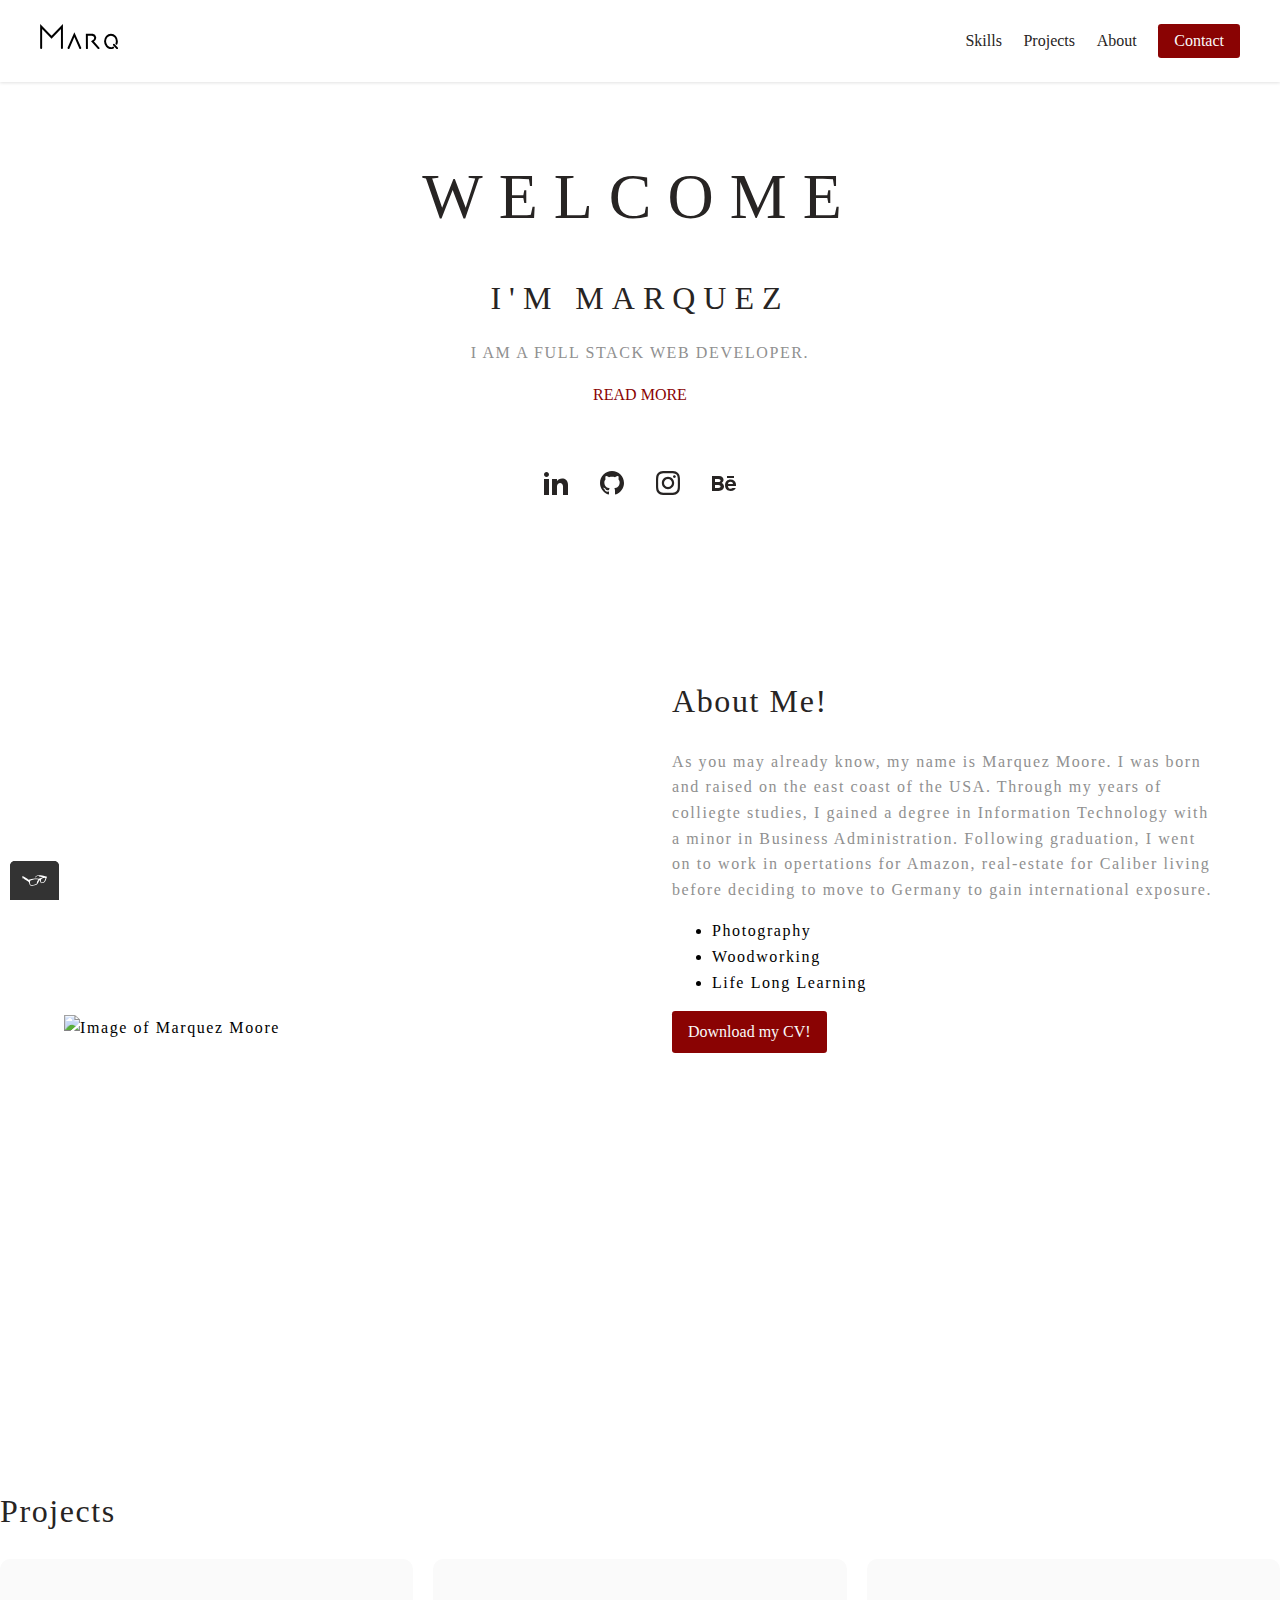
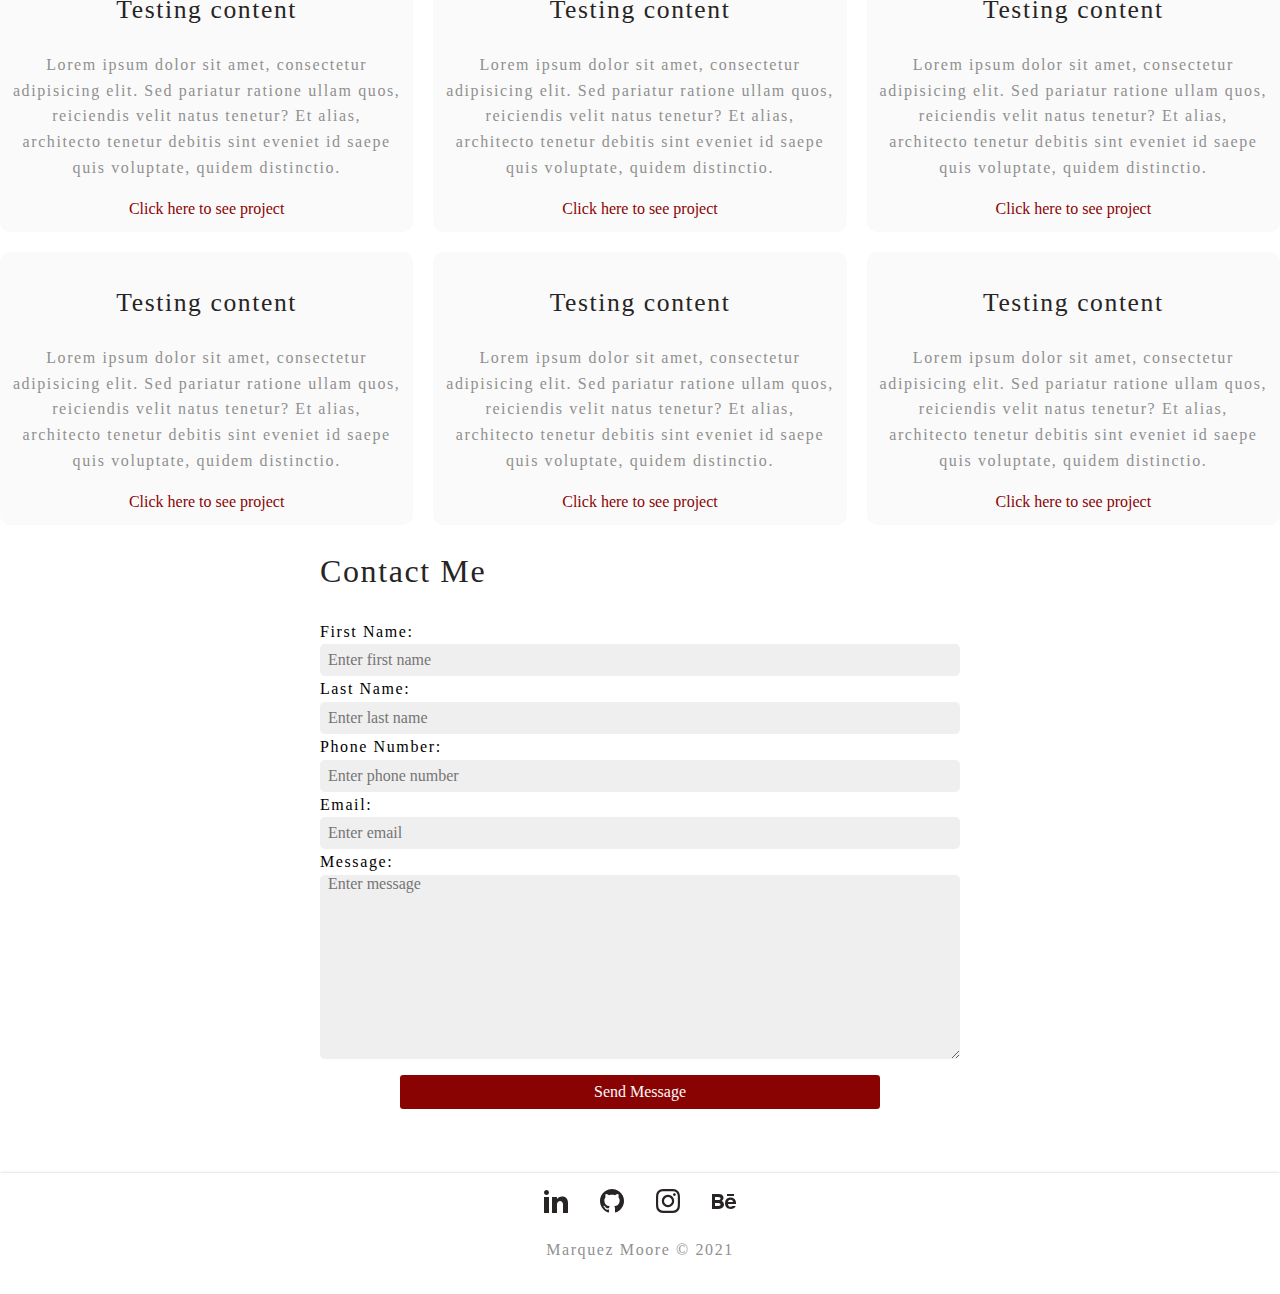
==== commit a04e97ab: "major site update" ====
--- a/index.html
+++ b/index.html
@@ -7,58 +7,61 @@
     <link rel="shortcut icon" href="https://www.wikipedia.org/static/favicon/wikipedia.ico">
     <link rel="stylesheet" href="css/normalize.css">
     <link rel="stylesheet" href="https://fonts.google.com/specimen/Roboto?thickness=2&selection.family=Roboto:wght@100;400;700">
-    <link rel="stylesheet" type="text/css" href="css/style.developement.css">
+    <link rel="stylesheet" type="text/css" href="css/style.production.css">
 </head>
     
 <body>
     <header id="page-header" class="page-header">
-        <div class="darken">
-            <section class="nav-container page-header__item">
-                <div class="logo">
-                    <img  src="imgs/Logos/MARQ_black_thick-05.svg" alt="Marquez Moore's Logo">
-                </div>
-                <nav>
-                    <ul class="nav-links">
-                        <li><a href="#">Skills</a></li>
-                        <li><a href="#projects">Projects</a></li>
-                        <li><a href="#about">About</a></li>
-                        <li><a id="contact-button" href="#contact"><button>Contact</button></a></li>
-                    </ul>
-                </nav>
-            </section>
-
-            <section class="page-header__item">
-                <div class="intro-container">
-                    <h1>WELLCOME</h1>
-                    <h2>I'M MARQUEZ</h2>
-                    <p>I am a full stack web developer.</p>
-                    <p></p>
-                    <a href="#about" aria-label="Read more about Marquez Moore">Read More</a>
-                </div>
-            </section>
-        </div>
+            <div class="logo">
+                <img  src="imgs/Logos/MARQ_black_thick-05.svg" alt="Marquez Moore's Logo">
+            </div>
+            <nav>
+                <ul class="nav-links">
+                    <li><a href="#">Skills</a></li>
+                    <li><a href="#projects">Projects</a></li>
+                    <li><a href="#about" aria-label="Learn more about Marquez">About</a></li>
+                    <li><a id="contact-button" href="#contact"><button>Contact</button></a></li>
+                </ul>
+            </nav>
     </header>
     
     
     <main>
-        <section id="profile" class="profile">
-            <div class="profile__item-left"> </div>
-            <div class="profile__content profile__item-right">
-                <h2 class="profile__header">Hello World!</h2>
-                <p class="profile__copy">Hello! My name is Marquez Moore I am a full-stack web developer.</p>
-                <a href="#">Check out some of my code!</a>
+        <section class="into">
+            <div class="intro-container">
+                <h1>WELCOME</h1>
+                <h2>I'M MARQUEZ</h2>
+                <p>I am a full stack web developer.</p>
+                <a href="#about" aria-label="Read more about Marquez Moore">Read More</a>
+                <div class="social-media">
+                    <a href="#">
+                        <img src="imgs/iconmonstr-linkedin-1.svg" alt="linkedIn">
+                    </a>
+                    <a href="#">
+                        <img src="imgs/iconmonstr-github-1.svg" alt="github">
+                    </a>
+                    <a href="#">
+                        <img src="imgs/iconmonstr-instagram-11.svg" alt="Instagram">
+                    </a>
+                    <a href="#">
+                        <img src="imgs/iconmonstr-behance-1.svg" alt="Behance">
+                    </a>
+                </div>
             </div>
-        </section>    
+        </section>  
         
-        <section id="about" class="about-me__section">
-            <h1 class="about-me__header">About Me!</h1>
-            <div>
-                <p class="section__copy">Lorem ipsum dolor sit amet, consectetur adipisicing elit. Perspiciatis minus hic ducimus assumenda delectus necessitatibus facere iure ea voluptates dolorem placeat id quibusdam sequi ab ratione quaerat, ex vel voluptas:</p>
+        <section id="about" class="about">
+            <div class="about__image about__item">
+                <img src="imgs/profile-image.png" alt="Image of Marquez Moore">
+            </div>
+
+            <div class="about__content-container about__item">
+                <h1 class="about__header">About Me!</h1>
+                <p class="about__copy">As you may already know, my name is Marquez Moore. I was born and raised on the east coast of the USA. Through my years of colliegte studies, I gained a degree in Information Technology with a minor in Business Administration. Following graduation, I went on to work in opertations for Amazon, real-estate for Caliber living before deciding to move to Germany to gain international exposure. </p>
                 <ul class="about-me__hobbies">
-                    <li>Hobby 1</li>
-                    <li>Hobby 1</li>
-                    <li>Hobby 1</li>
-                    <li>Hobby 1</li>
+                    <li>Photography</li>
+                    <li>Woodworking</li>
+                    <li>Life Long Learning</li>
                 </ul>
                 <a href="files/Marquez_Moore_Resume.pdf" class="button about-me__cta" download aria-label="Download Marquez's Resume">Download my CV!</a>
             </div>
@@ -130,17 +133,22 @@
     </main>
     
     <footer class="page-footer">
-        <p>Find me on:</p>
         <div class="social-media">
-            <a href="#">
-                <img src="imgs/iconfinder_71-github_4202098.svg" alt="github">
-            </a>
-            <a href="#">
-                <img src="imgs/iconfinder_square-linkedin_317725.svg" alt="linkedIn">
-            </a>
-            <a href="#">
-                <img src="imgs/iconfinder_twitter_317720 (1).svg" alt="twitter">
-            </a>
+                    <a href="#">
+                        <img src="imgs/iconmonstr-linkedin-1.svg" alt="linkedIn">
+                    </a>
+                    <a href="#">
+                        <img src="imgs/iconmonstr-github-1.svg" alt="github">
+                    </a>
+                    <a href="#">
+                        <img src="imgs/iconmonstr-instagram-11.svg" alt="Instagram">
+                    </a>
+                    <a href="#">
+                        <img src="imgs/iconmonstr-behance-1.svg" alt="Behance">
+                    </a>
+        </div>
+        <div class="copywrite">
+            <p>Marquez Moore © 2021</p>
         </div>
     </footer>
     <script src="js/tota11y.min.js"></script>
--- a/css/style.production.css
+++ b/css/style.production.css
@@ -0,0 +1,520 @@
+/*
+* Prefixed by https://autoprefixer.github.io
+* PostCSS: v7.0.29,
+* Autoprefixer: v9.7.6
+* Browsers: last 4 version
+*/
+
+@charset "UTF-8";
+/* CSS Document */
+
+/*==========
+Table of Contents
+1. Imported Fonts
+2. CSS Variables
+3. HTML Default Style Overwrites
+4. Body
+5. Components
+    5.1 Standard
+    5.2 Interactive
+    5.3 Forms
+6. Header
+    6.1 Nav
+    6.2 Intro
+7. Main Content
+    7.1 About / Skills
+    7.2 Projects
+    7.3 Contact
+8. Footer
+9. Media Queries
+==========*/
+
+/*==========1. Imported Fonts==========*/
+@import url("https://use.typekit.net/mgp3qmv.css");
+/*==========2. CSS Variables==========*/
+:root {
+/*---Standard Colors---*/
+    
+    /*    Primary Colors    */
+    
+    /*    Accent Colors    */
+    
+    
+    
+/*---Standard Font Styling---*/
+}
+/*==========3. HTML Default Style Overwrites==========*/
+*, 
+html {
+    -webkit-box-sizing: border-box;
+            box-sizing: border-box;
+    -webkit-font-smoothing: antialiased;
+    text-rendering: optimizeLegibility;
+}
+/*==========4. Body==========*/
+body {
+    font-family: "Aaux Next", san-serif;
+    font-weight: 100;
+    font-size: 16px;
+    line-height: 1.6;
+    display: -webkit-box;
+    display: -ms-flexbox;
+    display: flex;
+    letter-spacing: .1rem;
+    -webkit-box-orient: vertical;
+    -webkit-box-direction: normal;
+        -ms-flex-direction: column;
+            flex-direction: column;
+    min-height: 100vh;
+    background-color: white;
+}
+
+/*==========5. Components==========*/
+    /*=====5.1 Standard Components=====*/
+h1 {
+    font-weight: 100;
+    font-family: "Aaux Next", san-serif;
+    color: #272423ff;
+}
+h2 {
+    font-weight: 100;
+    font-family: "Aaux Next", san-serif;
+    color: #272423ff;
+}
+h3 {
+    font-weight: 100;
+    font-family: "Aaux Next", san-serif;
+    color: #272423ff;
+}
+h4 {
+    font-weight: 100;
+    font-family: "Aaux Next", san-serif;
+    color: #272423ff;
+}
+h5 {
+    font-weight: 100;
+    font-family: "Aaux Next", san-serif;
+    color: #272423ff;
+}
+h6 {
+    font-weight: 100;
+    font-family: "Aaux Next", san-serif;
+    color: #272423ff;
+}
+h1{
+    font-size: 2rem;
+}
+
+h2 {
+    font-size: 1.6rem;
+}
+
+h3 {
+    font-size: 1.2rem;
+}
+p {
+    fon-weight: 100;
+    color: #909090ff;
+}
+    /*=====5.2 Interactive Components=====*/
+.nav-links a{
+    color: #272423ff;
+    margin-right: 1em; 
+    -webkit-transition: all 300ms; 
+    -o-transition: all 300ms; 
+    transition: all 300ms;
+}
+a{
+    color: #8a0303;
+    text-decoration: none;
+    -webkit-transition: all 300ms;
+    -o-transition: all 300ms;
+    transition: all 300ms;
+    font-family: "Aaux Next", san-serif;
+    font-weight: 100;
+    letter-spacing: normal;
+}
+.social-media {
+    display: -webkit-box;
+    display: -ms-flexbox;
+    display: flex; 
+    -webkit-box-orient: horizontal; 
+    -webkit-box-direction: normal; 
+        -ms-flex-direction: row; 
+            flex-direction: row;
+}
+.social-media a{
+    margin: 0 2rem 0 0;
+    -webkit-transition: all 300ms;
+    -o-transition: all 300ms;
+    transition: all 300ms;
+}
+.social-media a:last-child{
+    margin-right: 0px;
+}
+a:visted {
+    color: #05676e;
+}
+button
+ {
+    display: inline-block;
+    text-decoration: none;
+    border: none;
+    font-family: "Aaux Next", san-serif;
+    color: #fafafaff;
+    background-color: #8a0303;
+    padding: .5em 1em;
+    border-radius: .2em;
+    font-weight: 100;
+    letter-spacing: normal;
+    -webkit-transition: all 300ms;
+    -o-transition: all 300ms;
+    transition: all 300ms;
+}
+.button
+ {
+    display: inline-block;
+    text-decoration: none;
+    border: none;
+    font-family: "Aaux Next", san-serif;
+    color: #fafafaff;
+    background-color: #8a0303;
+    padding: .5em 1em;
+    border-radius: .2em;
+    font-weight: 100;
+    letter-spacing: normal;
+    -webkit-transition: all 300ms;
+    -o-transition: all 300ms;
+    transition: all 300ms;
+}
+.submit
+ {
+    display: inline-block;
+    text-decoration: none;
+    border: none;
+    font-family: "Aaux Next", san-serif;
+    color: #fafafaff;
+    background-color: #8a0303;
+    padding: .5em 1em;
+    border-radius: .2em;
+    font-weight: 100;
+    letter-spacing: normal;
+    -webkit-transition: all 300ms;
+    -o-transition: all 300ms;
+    transition: all 300ms;
+}
+button:hover,
+button:focus,
+a:hover,
+a:focus,
+.nav-links li:hover,
+.nav-links li:focus,
+.button:hover,
+.button:focus,
+.submit:hover,
+.submit:focus{
+    cursor: pointer;
+    text-decoration: none;
+    -webkit-transform: scale(1.05);
+        -ms-transform: scale(1.05);
+            transform: scale(1.05);
+}
+.social-media a:hover,
+.social-media a:focus{
+    -webkit-transform: scale(1.2);
+        -ms-transform: scale(1.2);
+            transform: scale(1.2);
+}
+a:active{
+    
+}
+
+    /*=====5.3 Forms=====*/
+label {
+    color: var(-gray)
+} 
+input{
+    display: block;
+    width: 100%;
+    border: none;
+    border-radius: .3rem;
+    background-color: #efefefff; 
+} 
+textarea{
+    display: block;
+    width: 100%;
+    border: none;
+    border-radius: .3rem;
+    background-color: #efefefff; 
+}
+[placeholder]{
+    padding: 0 .5rem;
+    color: #fafafaff;
+    font-weight: 100
+}
+.input{
+    height: 2rem;
+}
+.submit {
+    display: block;
+    width: 75%;
+    margin: 1rem auto; 
+    margin-bottom: 4rem;
+    
+}
+/*==========6. Header==========*/
+.page-header{
+    display: -webkit-box;
+    display: -ms-flexbox;
+    display: flex;
+    -webkit-box-pack: justify;
+        -ms-flex-pack: justify;
+            justify-content: space-between;
+    position: relative;
+    padding: .5rem 1.5rem;
+    -webkit-box-shadow: 0 1px 3px #e2e2e2ff;
+            box-shadow: 0 1px 3px #e2e2e2ff;
+}
+    /*=====6.1) Nav=====*/
+.logo{
+    margin-right: auto;
+    width: 110px;
+    padding: 1rem;
+}
+
+.nav-links{
+    list-style: none;
+}
+.nav-links li {
+    display: inline-block;
+    -webkit-transition: all 300ms;
+    -o-transition: all 300ms;
+    transition: all 300ms;
+}
+     /*=====6.2) Intro=====*/
+.intro-container{
+    display: -webkit-box;
+    display: -ms-flexbox;
+    display: flex;
+    -webkit-box-orient: vertical;
+    -webkit-box-direction: normal;
+        -ms-flex-direction: column;
+            flex-direction: column;
+    -webkit-box-pack: center;
+        -ms-flex-pack: center;
+            justify-content: center;
+    -webkit-box-align: center;
+        -ms-flex-align: center;
+            align-items: center;
+    padding-bottom: 1.5rem;
+    color: #acacacff;
+    text-transform: uppercase;
+}
+.intro-container h1{
+    font-size: 4rem;
+    margin: 4rem 0px 1.5rem 0px;
+    font-weight: 350;
+    letter-spacing: 1rem;
+}
+.intro-container h2{
+    font-size: 2rem;
+    font-weight: 300;
+    margin: 0;
+    letter-spacing: .5rem;
+}
+.intro-container a {
+    margin-bottom: 4rem;
+}
+/*==========7. Main==========*/
+main{
+    -webkit-box-flex: 1;
+        -ms-flex: 1 0 auto;
+            flex: 1 0 auto;
+}
+    /*=====7.1 About / Skills=====*/
+.about {
+    display: -webkit-box;
+    display: -ms-flexbox;
+    display: flex;
+    padding: 2rem;
+}
+.about__item{
+    width: 50%;
+    padding: 2rem;
+}
+.about__image{
+    display: -webkit-box;
+    display: -ms-flexbox;
+    display: flex;
+    -webkit-box-pack: center;
+        -ms-flex-pack: center;
+            justify-content: center;
+    -webkit-box-align: center;
+        -ms-flex-align: center;
+            align-items: center;
+    height: 90vh;
+}
+.about img {
+    width: 100%;
+}
+.about__content{
+    display: -webkit-box;
+    display: -ms-flexbox;
+    display: flex;
+    -webkit-box-orient: vertical;
+    -webkit-box-direction: normal;
+        -ms-flex-direction: column;
+            flex-direction: column;
+    -webkit-box-pack: center;
+        -ms-flex-pack: center;
+            justify-content: center;
+    -webkit-box-align: center;
+        -ms-flex-align: center;
+            align-items: center;
+}
+.about__hobbies {
+    list-style-type: none;
+    padding: 0px;
+}
+    /*=====7.2 Projects=====*/
+/*Layout for browsers that do not support CCS Grid*/
+.projects-grid__item {
+    display: inline-block; 
+    width: 33%;
+}
+/*Layout for browsers that do support CCS Grid*/
+@supports (display: grid) {
+    .projects-grid {
+        display: -ms-grid;
+        display: grid;
+        -ms-grid-columns: 1fr 20px 1fr 20px 1fr;
+        grid-template-columns: 1fr 1fr 1fr;
+        grid-gap: 20px;
+        margin: 0px;
+        color: #272423ff;
+        text-align: center;
+    }
+    .projects-grid__item {
+        background-color: #fafafaff;
+        padding: 10px;
+        width: auto;
+        min-height: auto;
+        margin: 0;
+        border-radius: 10px;
+    }
+    .projects-grid__item:first-child {
+        grid-column: auto / auto;
+        grid-row: auto / auto;
+    /*  styles above are short form of the below
+          grid-column-start: 1;
+          gird-column-end: 1;
+          grid-row-start: 1
+          grid-row-end: 3;*/
+    }
+}
+    /*=====7.3 Contact=====*/
+.contact-section {
+    width: 100%;
+    margin: 1rem auto;
+}
+
+.contact-form {
+    width: 50%;
+    margin: 0 auto;
+}
+/*==========8. Footer==========*/
+.page-footer {
+    clear: both;
+    -webkit-box-shadow: 0 1px 3px #909090ff;
+            box-shadow: 0 1px 3px #909090ff; 
+    padding: 1rem;
+    display: -webkit-box;
+    display: -ms-flexbox;
+    display: flex;
+    -webkit-box-orient: vertical;
+    -webkit-box-direction: normal;
+        -ms-flex-direction: column;
+            flex-direction: column;
+    -webkit-box-pack: center;
+        -ms-flex-pack: center;
+            justify-content: center; 
+    -webkit-box-align: center; 
+        -ms-flex-align: center; 
+            align-items: center; 
+}
+/*==========9. Media Queries==========*/
+
+    /*Devices 500px or under */
+
+@media all and (max-width: 500px) {
+    .projects-grid {
+        -ms-grid-columns: 1fr;
+        grid-template-columns: 1fr;
+    }
+    .intro-container{
+        margin: 3rem auto;
+    } 
+    .intro-container h1{
+        font-size: 2rem;
+        margin: .5rem 0px 0px 0px
+    }
+    .intro-container p{
+        font-size: .7rem;
+    }
+     a{
+        font-size: .9rem;
+    }
+}
+
+    /*Devices between 500px and 750px under */
+
+@media all and (min-width: 500px) and (max-width: 750px) {
+    .projects-grid {
+        -ms-grid-columns: 1fr 20px 1fr;
+        grid-template-columns: repeat(2, 1fr);
+    }
+    .intro-container{
+        margin: 2rem auto;
+    } 
+    .intro-container h1{
+        font-size: 3rem;
+        margin: .8rem 0px 0px 0px
+    }
+    .intro-container p{
+        font-size: .8rem;
+    }
+     a{
+        font-size: .9rem;
+    }
+}
+
+    /*Devices 750px or under*/
+
+@media all and (max-width: 750px) {
+    .projects-grid {
+        grid-gap: 10px;
+    }
+    .projects-grid__item:first-child {
+        grid-column: auto / auto;
+        grid-row: auto / auto;
+    }
+    h1 {
+        font-size: 1.6rem;
+    }
+    .nav-links li, .nav-links a{
+        font-size: .7rem;
+    }
+    button,
+    .button,
+    .submit
+     {
+        font-size: .7rem; 
+        font-weight: 400;
+    }
+    .contact-form {
+        width: 75%;
+        margin: 0 auto;
+    }
+}
+
+
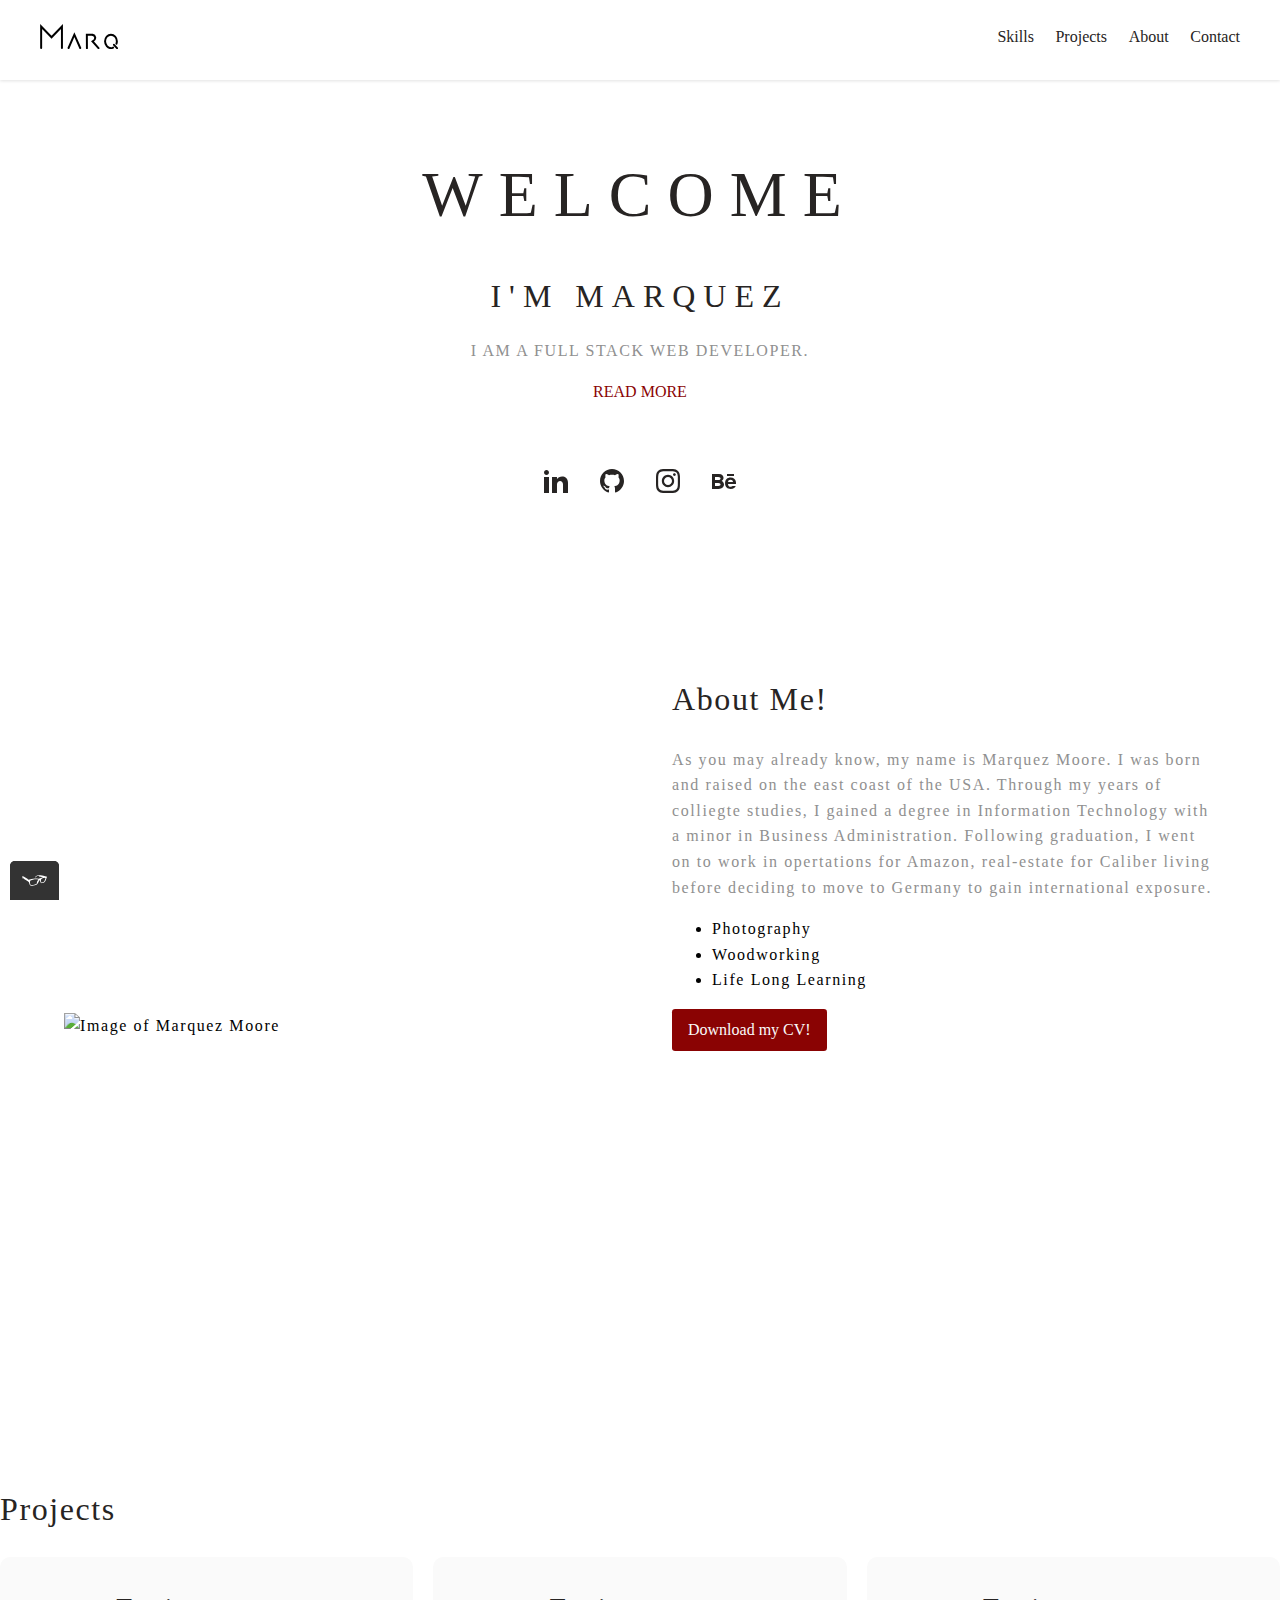
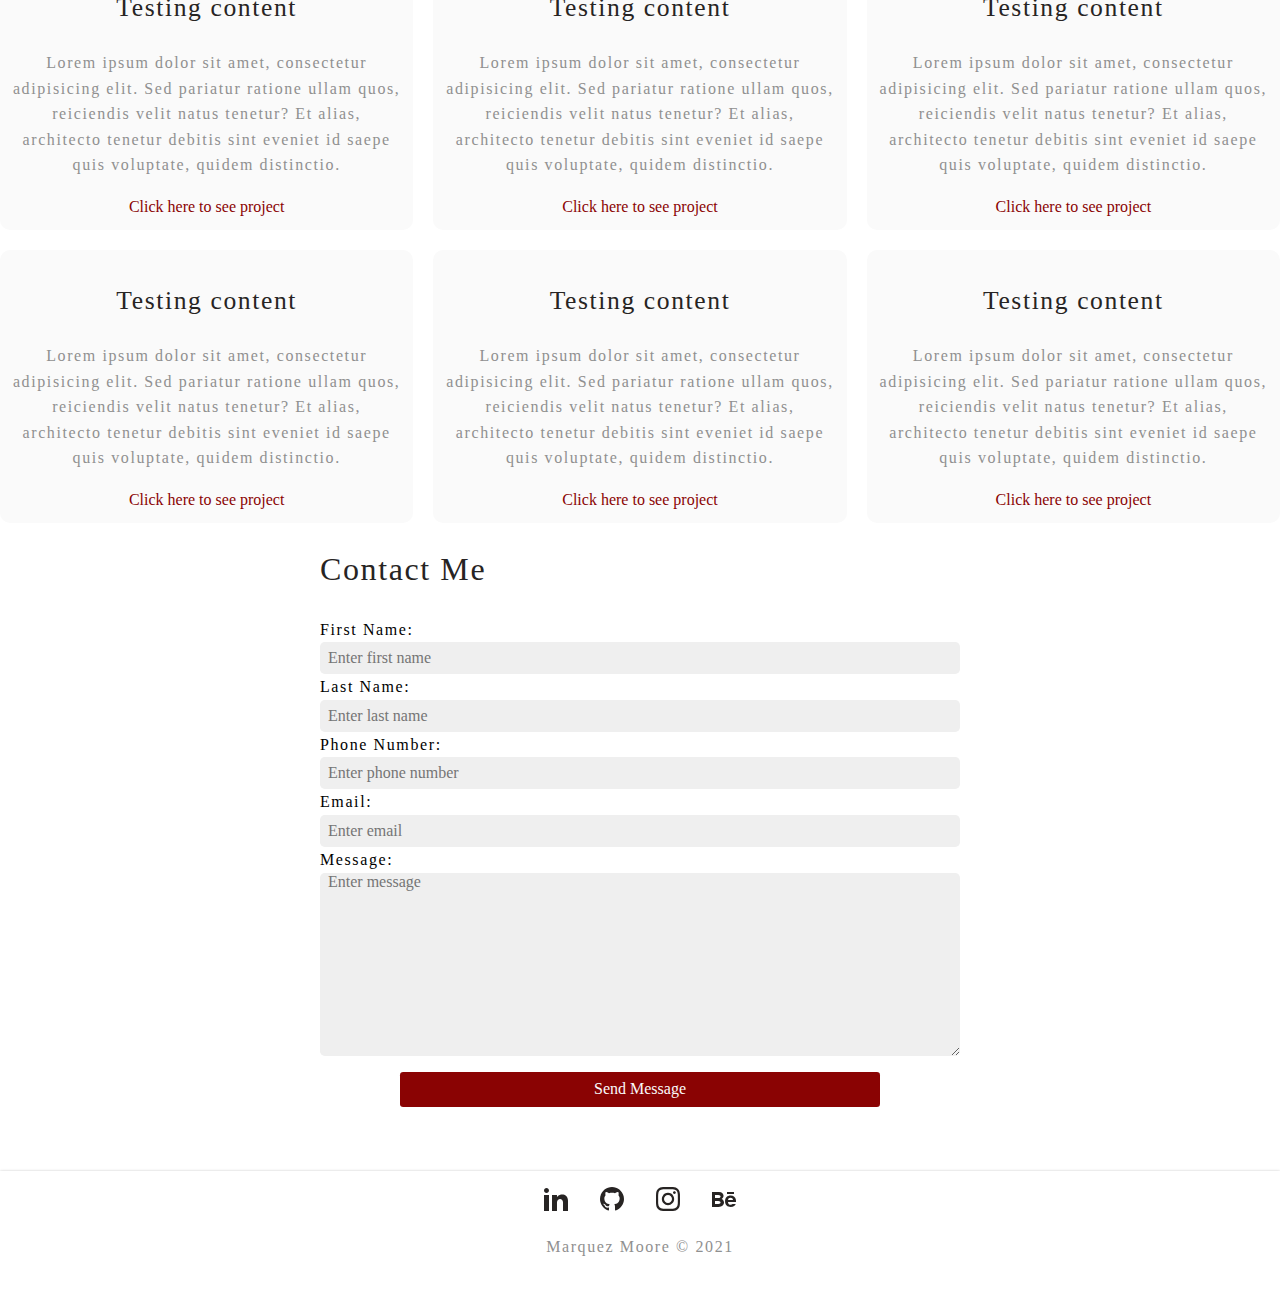
==== commit b197c873: "fixed W3S linting errors found." ====
--- a/index.html
+++ b/index.html
@@ -1,5 +1,5 @@
 <!doctype html>
-<html>
+<html lang="en">
 <head>
     <meta charset="UTF-8">
     <meta name="viewport" content="width=device-width, initial-scale=1.0">
@@ -20,7 +20,7 @@
                     <li><a href="#">Skills</a></li>
                     <li><a href="#projects">Projects</a></li>
                     <li><a href="#about" aria-label="Learn more about Marquez">About</a></li>
-                    <li><a id="contact-button" href="#contact"><button>Contact</button></a></li>
+                    <li><a id="contact-button" href="#contact">Contact</a></li>
                 </ul>
             </nav>
     </header>
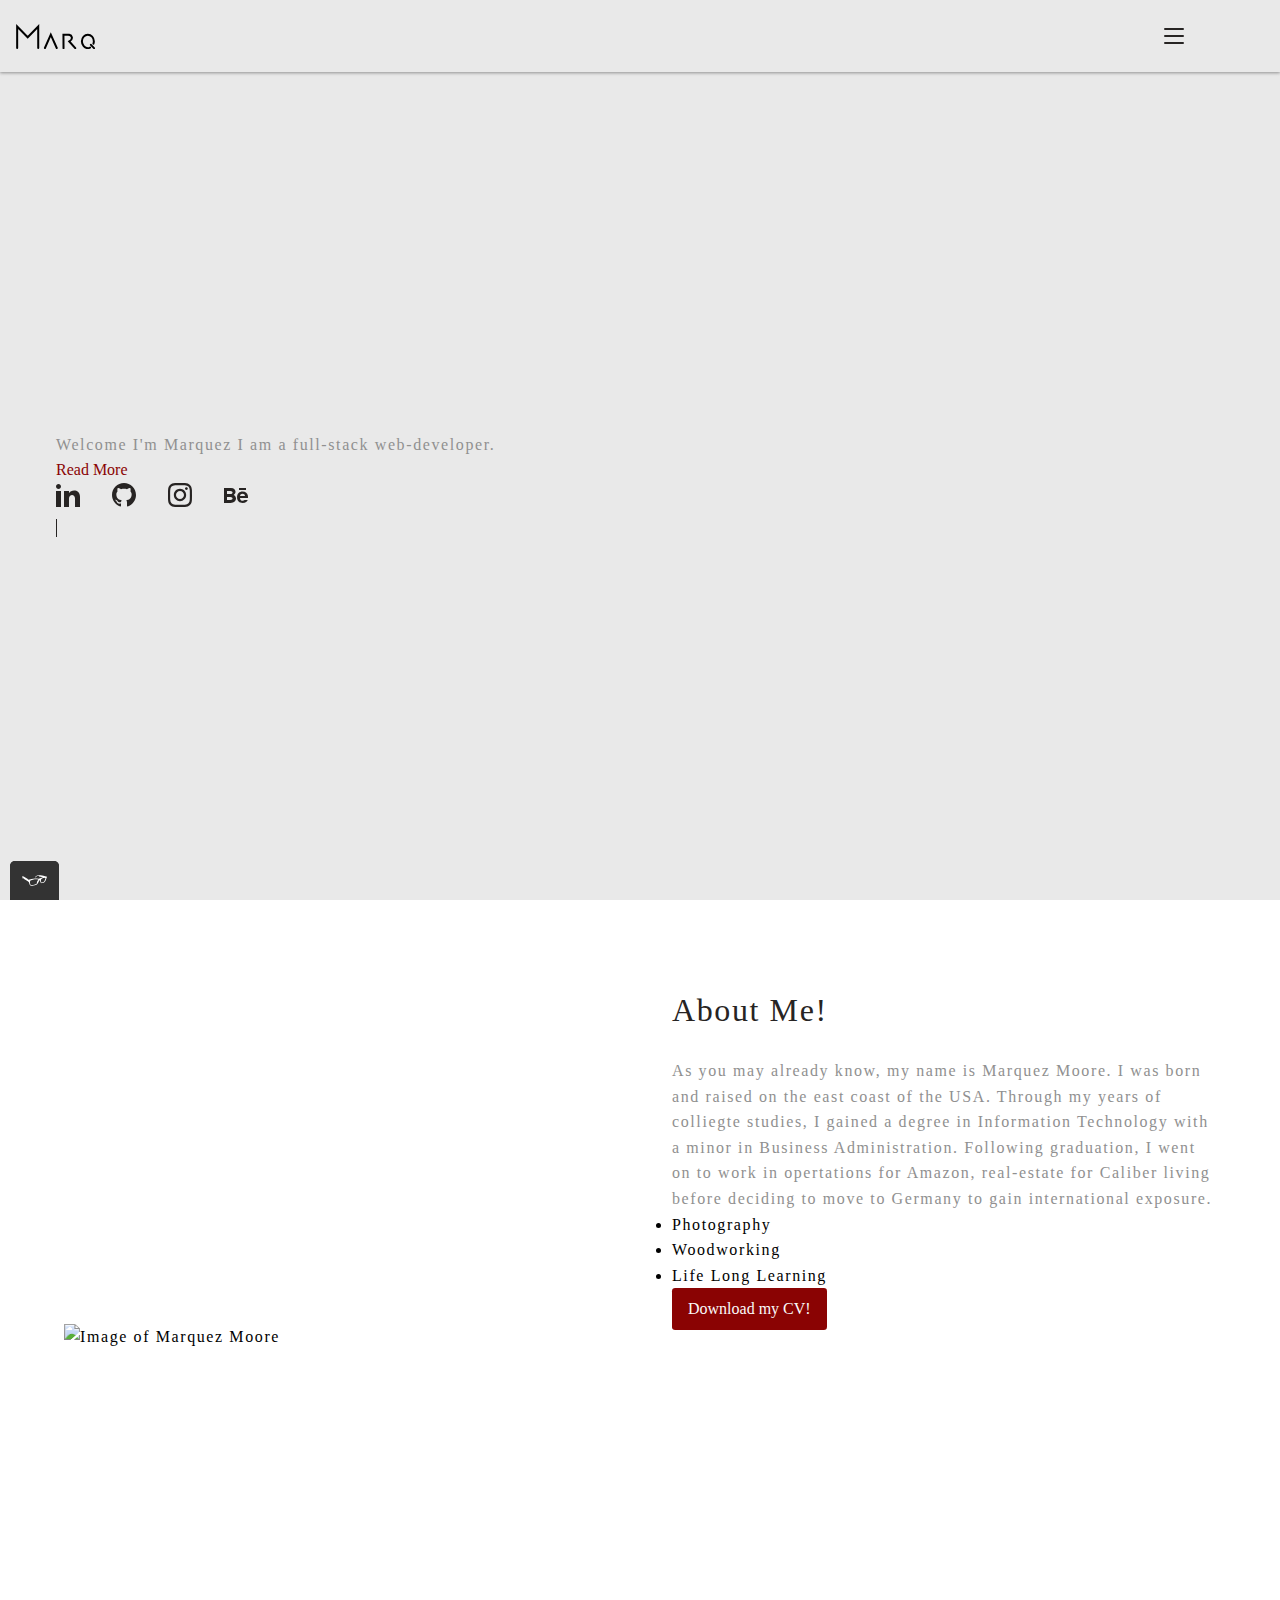
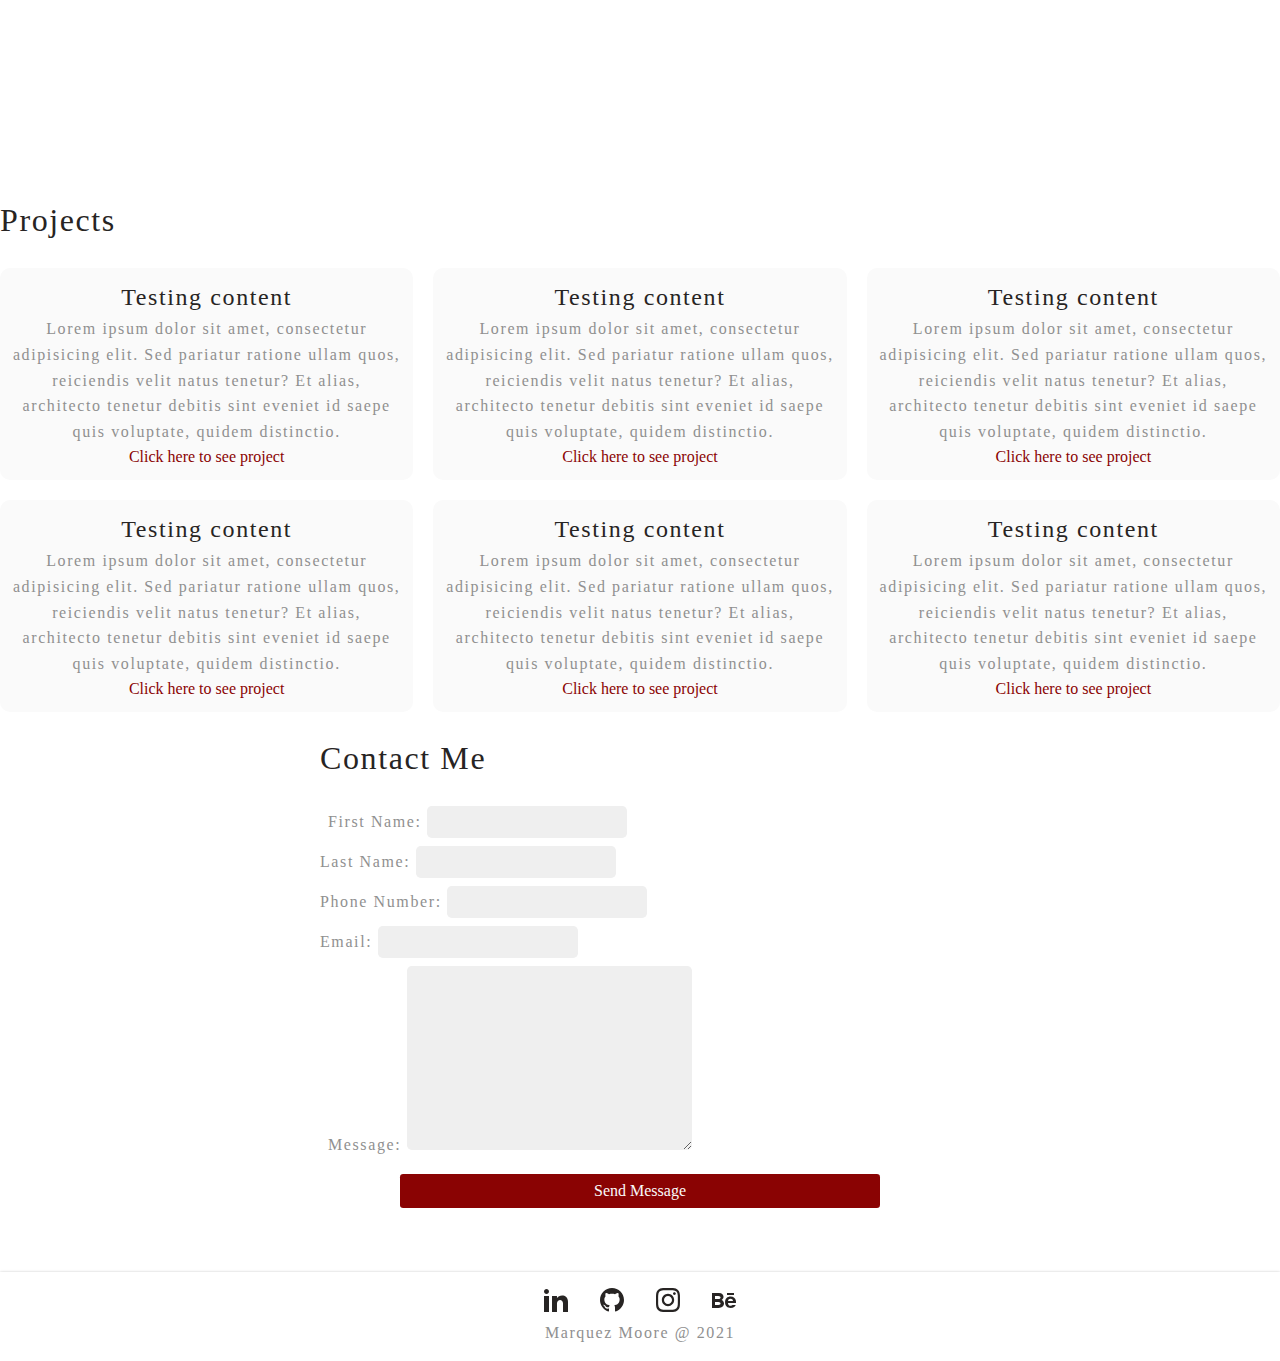
==== commit 380756bf: "Simple styling changes." ====
--- a/index.html
+++ b/index.html
@@ -1,157 +1,163 @@
 <!doctype html>
 <html lang="en">
-<head>
-    <meta charset="UTF-8">
-    <meta name="viewport" content="width=device-width, initial-scale=1.0">
-    <title>Marquez Moore – Portfolio</title>
-    <link rel="shortcut icon" href="https://www.wikipedia.org/static/favicon/wikipedia.ico">
-    <link rel="stylesheet" href="css/normalize.css">
-    <link rel="stylesheet" href="https://fonts.google.com/specimen/Roboto?thickness=2&selection.family=Roboto:wght@100;400;700">
-    <link rel="stylesheet" type="text/css" href="css/style.production.css">
-</head>
-    
-<body>
-    <header id="page-header" class="page-header">
-            <div class="logo">
-                <img  src="imgs/Logos/MARQ_black_thick-05.svg" alt="Marquez Moore's Logo">
-            </div>
-            <nav>
-                <ul class="nav-links">
-                    <li><a href="#">Skills</a></li>
-                    <li><a href="#projects">Projects</a></li>
-                    <li><a href="#about" aria-label="Learn more about Marquez">About</a></li>
-                    <li><a id="contact-button" href="#contact">Contact</a></li>
-                </ul>
+    <head>
+        <meta charset="UTF-8">
+        <meta name="viewport" content="width=device-width, initial-scale=1.0">
+        <title>Marquez Moore – Portfolio</title>
+        <link rel="shortcut icon" href="https://www.wikipedia.org/static/favicon/wikipedia.ico">
+        <link rel="stylesheet" href="css/normalize.css">
+        <link rel="stylesheet" href="https://fonts.google.com/specimen/Roboto?thickness=2&selection.family=Roboto:wght@100;400;700">
+        <link rel="stylesheet" type="text/css" href="css/style.developement.css">
+    </head>
+
+    <body>
+        <header id="page-header" class="page-header">  
+            <nav class="nav">
+                <div class="nav__items u-centered">                    
+                    <img class="nav__logo" src="imgs/Logos/MARQ_black_thick-05.svg" alt="This is Marquez's Logo">
+                    <input id="nav__mobile-icon-checkbox" type="checkbox" class="nav__mobile-icon-checkbox">
+                    <label for="nav__mobile-icon-checkbox">
+                        <div class="burger">
+                            <div class="burger__line"></div>
+                            <div class="burger__line"></div>
+                            <div class="burger__line"></div>
+                        </div>
+                    </label>
+
+                    <ul class="nav__list">
+                        <li class="nav__list-item"><a class="nav__links" href="#about">About</a></li>
+                        <li class="nav__list-item"><a class="nav__links"  href="projects">Projects</a></li>
+                        <li class="nav__list-item"><a class="nav__links" href="#contact">Contact</a></li>
+                    </ul>
+                 </div>
             </nav>
-    </header>
-    
-    
-    <main>
-        <section class="into">
-            <div class="intro-container">
-                <h1>WELCOME</h1>
-                <h2>I'M MARQUEZ</h2>
-                <p>I am a full stack web developer.</p>
-                <a href="#about" aria-label="Read more about Marquez Moore">Read More</a>
-                <div class="social-media">
-                    <a href="#">
-                        <img src="imgs/iconmonstr-linkedin-1.svg" alt="linkedIn">
-                    </a>
-                    <a href="#">
-                        <img src="imgs/iconmonstr-github-1.svg" alt="github">
-                    </a>
-                    <a href="#">
-                        <img src="imgs/iconmonstr-instagram-11.svg" alt="Instagram">
-                    </a>
-                    <a href="#">
-                        <img src="imgs/iconmonstr-behance-1.svg" alt="Behance">
-                    </a>
+            <div class="u-centered">
+                <div class="cta">
+                    <p class="cta__copy">
+                        <span class="cta-header">Welcome</span> 
+                        <span class="cta-presentation">I'm <span class="cta-name">Marquez</span></span> 
+                        I am a full-stack web-developer.</p>
+                    <a href="#about" aria-label="Read more about Marquez Moore">Read More</a>
+                    <div class="social-media">
+                        <a href="#">
+                            <img src="imgs/iconmonstr-linkedin-1.svg" alt="linkedIn">
+                        </a>
+                        <a href="#">
+                            <img src="imgs/iconmonstr-github-1.svg" alt="github">
+                        </a>
+                        <a href="#">
+                            <img src="imgs/iconmonstr-instagram-11.svg" alt="Instagram">
+                        </a>
+                        <a href="#">
+                            <img src="imgs/iconmonstr-behance-1.svg" alt="Behance">
+                        </a>
+                    </div>
+                    <a href="#about" class="down-arrow"></a>
                 </div>
             </div>
-        </section>  
-        
-        <section id="about" class="about">
-            <div class="about__image about__item">
-                <img src="imgs/profile-image.png" alt="Image of Marquez Moore">
+        </header>
+        <main>
+            <section id="about" class="about">
+                <div class="about__image about__item">
+                    <img src="imgs/profile-image.png" alt="Image of Marquez Moore">
+                </div>
+
+                <div class="about__content-container about__item">
+                    <h1 class="about__header">About Me!</h1>
+                    <p class="about__copy">As you may already know, my name is Marquez Moore. I was born and raised on the east coast of the USA. Through my years of colliegte studies, I gained a degree in Information Technology with a minor in Business Administration. Following graduation, I went on to work in opertations for Amazon, real-estate for Caliber living before deciding to move to Germany to gain international exposure. </p>
+                    <ul class="about-me__hobbies">
+                        <li>Photography</li>
+                        <li>Woodworking</li>
+                        <li>Life Long Learning</li>
+                    </ul>
+                    <a href="files/Marquez_Moore_Resume.pdf" class="button about-me__cta" download aria-label="Download Marquez's Resume">Download my CV!</a>
+                </div>
+            </section>
+
+             <section id="projects" class="projects">
+                <h1 class="projects-head projects__item">Projects</h1>
+                <div class="projects-grid projects__item">
+                    <div class="projects-grid__item">
+                        <h2>Testing content</h2>
+                        <p>Lorem ipsum dolor sit amet, consectetur adipisicing elit. Sed pariatur ratione ullam quos, reiciendis velit natus tenetur? Et alias, architecto tenetur debitis sint eveniet id saepe quis voluptate, quidem distinctio.</p>
+                        <a href="#">Click here to see project</a>
+                    </div>
+                    <div class="projects-grid__item">
+                        <h2>Testing content</h2>
+                        <p>Lorem ipsum dolor sit amet, consectetur adipisicing elit. Sed pariatur ratione ullam quos, reiciendis velit natus tenetur? Et alias, architecto tenetur debitis sint eveniet id saepe quis voluptate, quidem distinctio.</p>
+                        <a href="#">Click here to see project</a>
+                    </div>
+                    <div class="projects-grid__item">
+                        <h2>Testing content</h2>
+                        <p>Lorem ipsum dolor sit amet, consectetur adipisicing elit. Sed pariatur ratione ullam quos, reiciendis velit natus tenetur? Et alias, architecto tenetur debitis sint eveniet id saepe quis voluptate, quidem distinctio.</p>
+                        <a href="#">Click here to see project</a>
+                    </div>
+                    <div class="projects-grid__item">
+                        <h2>Testing content</h2>
+                        <p>Lorem ipsum dolor sit amet, consectetur adipisicing elit. Sed pariatur ratione ullam quos, reiciendis velit natus tenetur? Et alias, architecto tenetur debitis sint eveniet id saepe quis voluptate, quidem distinctio.</p>
+                        <a href="#">Click here to see project</a>
+                    </div>
+                    <div class="projects-grid__item">
+                        <h2>Testing content</h2>
+                        <p>Lorem ipsum dolor sit amet, consectetur adipisicing elit. Sed pariatur ratione ullam quos, reiciendis velit natus tenetur? Et alias, architecto tenetur debitis sint eveniet id saepe quis voluptate, quidem distinctio.</p>
+                        <a href="#">Click here to see project</a>
+                    </div>
+                    <div class="projects-grid__item">
+                        <h2>Testing content</h2>
+                        <p>Lorem ipsum dolor sit amet, consectetur adipisicing elit. Sed pariatur ratione ullam quos, reiciendis velit natus tenetur? Et alias, architecto tenetur debitis sint eveniet id saepe quis voluptate, quidem distinctio.</p>
+                        <a href="#">Click here to see project</a>
+                    </div>
+                </div>
+            </section>
+
+            <section id="contact" class="contact-section">
+                <form class="contact-form" action="#" method="post">
+                    <h1>Contact Me</h1>
+                    <div class="form-field">
+                        <label class="standard-label" for="firstname">First Name:</label>
+                        <input class="input" type="text" id="firstname" placeholder="Enter first name" required>
+                    </div>
+                         <label class="standard-label" for="lastname">Last Name:</label>
+                        <input class="input" type="text" id="lastname" placeholder="Enter last name" required>
+                    <div class="form-field">
+                    </div>
+                         <label class="standard-label" for="tel">Phone Number:</label>
+                        <input class="input" type="tel" id="tel" placeholder="Enter phone number" pattern="\d{3}[\-]\d{3}[\-]\d{4}">
+                    <div class="form-field">
+                    </div>
+                         <label class="standard-label" for="email">Email:</label>
+                        <input class="input" type="email" id="email" placeholder="Enter email" required>
+                    <div class="form-field">
+                        <label class="standard-label" for="message">Message: </label>
+                        <textarea class="teax-area" maxlength="240" name="message" id="message" cols="30" rows="10" placeholder="Enter message" required></textarea>
+                    </div>
+                    <div>
+                        <input class="submit" type="submit" value="Send Message">
+                    </div>
+                </form>
+            </section>    
+
+        </main>
+
+        <footer class="page-footer">
+            <div class="social-media">
+                        <a href="#">
+                            <img src="imgs/iconmonstr-linkedin-1.svg" alt="linkedIn">
+                        </a>
+                        <a href="#">
+                            <img src="imgs/iconmonstr-github-1.svg" alt="github">
+                        </a>
+                        <a href="#">
+                            <img src="imgs/iconmonstr-instagram-11.svg" alt="Instagram">
+                        </a>
+                        <a href="#">
+                            <img src="imgs/iconmonstr-behance-1.svg" alt="Behance">
+                        </a>
             </div>
-
-            <div class="about__content-container about__item">
-                <h1 class="about__header">About Me!</h1>
-                <p class="about__copy">As you may already know, my name is Marquez Moore. I was born and raised on the east coast of the USA. Through my years of colliegte studies, I gained a degree in Information Technology with a minor in Business Administration. Following graduation, I went on to work in opertations for Amazon, real-estate for Caliber living before deciding to move to Germany to gain international exposure. </p>
-                <ul class="about-me__hobbies">
-                    <li>Photography</li>
-                    <li>Woodworking</li>
-                    <li>Life Long Learning</li>
-                </ul>
-                <a href="files/Marquez_Moore_Resume.pdf" class="button about-me__cta" download aria-label="Download Marquez's Resume">Download my CV!</a>
+            <div class="copywrite">
+                <p>Marquez Moore &commat; 2021</p>
             </div>
-        </section>
-        
-         <section id="projects" class="projects">
-            <h1 class="projects-head projects__item">Projects</h1>
-            <div class="projects-grid projects__item">
-                <div class="projects-grid__item">
-                    <h2>Testing content</h2>
-                    <p>Lorem ipsum dolor sit amet, consectetur adipisicing elit. Sed pariatur ratione ullam quos, reiciendis velit natus tenetur? Et alias, architecto tenetur debitis sint eveniet id saepe quis voluptate, quidem distinctio.</p>
-                    <a href="#">Click here to see project</a>
-                </div>
-                <div class="projects-grid__item">
-                    <h2>Testing content</h2>
-                    <p>Lorem ipsum dolor sit amet, consectetur adipisicing elit. Sed pariatur ratione ullam quos, reiciendis velit natus tenetur? Et alias, architecto tenetur debitis sint eveniet id saepe quis voluptate, quidem distinctio.</p>
-                    <a href="#">Click here to see project</a>
-                </div>
-                <div class="projects-grid__item">
-                    <h2>Testing content</h2>
-                    <p>Lorem ipsum dolor sit amet, consectetur adipisicing elit. Sed pariatur ratione ullam quos, reiciendis velit natus tenetur? Et alias, architecto tenetur debitis sint eveniet id saepe quis voluptate, quidem distinctio.</p>
-                    <a href="#">Click here to see project</a>
-                </div>
-                <div class="projects-grid__item">
-                    <h2>Testing content</h2>
-                    <p>Lorem ipsum dolor sit amet, consectetur adipisicing elit. Sed pariatur ratione ullam quos, reiciendis velit natus tenetur? Et alias, architecto tenetur debitis sint eveniet id saepe quis voluptate, quidem distinctio.</p>
-                    <a href="#">Click here to see project</a>
-                </div>
-                <div class="projects-grid__item">
-                    <h2>Testing content</h2>
-                    <p>Lorem ipsum dolor sit amet, consectetur adipisicing elit. Sed pariatur ratione ullam quos, reiciendis velit natus tenetur? Et alias, architecto tenetur debitis sint eveniet id saepe quis voluptate, quidem distinctio.</p>
-                    <a href="#">Click here to see project</a>
-                </div>
-                <div class="projects-grid__item">
-                    <h2>Testing content</h2>
-                    <p>Lorem ipsum dolor sit amet, consectetur adipisicing elit. Sed pariatur ratione ullam quos, reiciendis velit natus tenetur? Et alias, architecto tenetur debitis sint eveniet id saepe quis voluptate, quidem distinctio.</p>
-                    <a href="#">Click here to see project</a>
-                </div>
-            </div>
-        </section>
-        
-        <section id="contact" class="contact-section">
-            <form class="contact-form" action="#" method="post">
-                <h1>Contact Me</h1>
-                <div>
-                    <label class="standard-label" for="firstname">First Name:</label>
-                    <input class="input" type="text" id="firstname" placeholder="Enter first name" required>
-                </div>
-                     <label class="standard-label" for="lastname">Last Name:</label>
-                    <input class="input" type="text" id="lastname" placeholder="Enter last name" required>
-                <div>
-                </div>
-                     <label class="standard-label" for="tel">Phone Number:</label>
-                    <input class="input" type="tel" id="tel" placeholder="Enter phone number" pattern="\d{3}[\-]\d{3}[\-]\d{4}">
-                <div>
-                </div>
-                     <label class="standard-label" for="email">Email:</label>
-                    <input class="input" type="email" id="email" placeholder="Enter email" required>
-                <div>
-                    <label class="standard-label" for="message">Message: </label>
-                    <textarea class="teax-area" maxlength="240" name="message" id="message" cols="30" rows="10" placeholder="Enter message" required></textarea>
-                </div>
-                <div>
-                    <input class="submit" type="submit" value="Send Message">
-                </div>
-            </form>
-        </section>    
-        
-    </main>
-    
-    <footer class="page-footer">
-        <div class="social-media">
-                    <a href="#">
-                        <img src="imgs/iconmonstr-linkedin-1.svg" alt="linkedIn">
-                    </a>
-                    <a href="#">
-                        <img src="imgs/iconmonstr-github-1.svg" alt="github">
-                    </a>
-                    <a href="#">
-                        <img src="imgs/iconmonstr-instagram-11.svg" alt="Instagram">
-                    </a>
-                    <a href="#">
-                        <img src="imgs/iconmonstr-behance-1.svg" alt="Behance">
-                    </a>
-        </div>
-        <div class="copywrite">
-            <p>Marquez Moore © 2021</p>
-        </div>
-    </footer>
-    <script src="js/tota11y.min.js"></script>
-</body>
-    
+        </footer>
+        <script src="js/tota11y.min.js"></script>
+    </body>  
 </html>
--- a/css/style.developement.css
+++ b/css/style.developement.css
@@ -0,0 +1,431 @@
+@charset "UTF-8";
+/* CSS Document */
+
+/*==========
+Table of Contents
+1. Imported Fonts
+2. CSS Variables
+3. HTML Default Style Overwrites
+4. Body
+5. Components
+    5.1 Standrard
+    5.2 Interactive
+    5.3 Forms
+6. Header
+    6.1 Nav
+    6.2 CTA
+7. Main Content
+    7.1 About / Skills
+    7.2 Projects
+    7.3 Contact
+8. Footer
+9. Media Queries
+==========*/
+
+/*==========1. Imported Fonts==========*/
+@import url("https://use.typekit.net/mgp3qmv.css");
+/*==========2. CSS Variables==========*/
+:root {
+    --nav-height: 72px;
+/*---Standard Colors---*/
+    
+    /*    Primary Colors    */
+    --gray1: #272423ff;
+    --gray2: #909090ff;
+    --gray3: #acacacff;
+    --gray4: #e2e2e2ff;
+    --gray5: #e9e9e9ff;
+    --gray6: #efefefff;
+    --gray7: #f2f2f2ff;
+    --gray8: #fafafaff;
+    
+    /*    Accent Colors    */
+    --accent-color1: #8a0303;
+    --accent-color3: #B88282;
+    
+    
+    
+/*---Standard Font Styling---*/
+    --primary-font:"Aaux Next", san-serif;
+
+    --primary-font-size: 16px;
+    --light-font: 100;
+    --medium-font: 400;
+    --blod-font: 700;
+}
+/*==========3. HTML Default Style Overwrites==========*/ 
+*{
+    box-sizing: border-box;
+    -webkit-font-smoothing: antialiased;
+    text-rendering: optimizeLegibility;
+    padding: 0;
+    margin:0;
+}
+/*==========4. Body==========*/
+body {
+    font-family: var(--primary-font);
+    font-weight: var(--light-font);
+    font-size: var(--primary-font-size);
+    line-height: 1.6;
+    display: flex;
+    letter-spacing: .1rem;
+    flex-direction: column;
+    min-height: 100vh;
+    background-color: white;
+    box-sizing: border-box;
+}
+
+/*==========5. Components==========*/
+    /*=====5.1 Standard Components=====*/
+h1,
+h2,
+h3,
+h4,
+h5,
+h6{
+    font-weight: var(--light-font);
+    font-family: var(--primary-font);
+    color: var(--gray1);
+}
+p {
+    font-weight: 100;
+    color: var(--gray2);
+}
+    /*=====5.2 Interactive Components=====*/
+.nav-links a{
+    color: var(--gray1);
+    margin-right: 1em; 
+    transition: all 300ms;
+}
+a{
+    color: var(--accent-color1);
+    text-decoration: none;
+    transition: all 300ms;
+    font-family: var(--primary-font);
+    font-weight: var(--light-font);
+    letter-spacing: normal;
+}
+.social-media {
+    display: flex; 
+    flex-direction: row;
+}
+.social-media a{
+    margin: 0 2rem 0 0;
+    transition: all 300ms;
+}
+.social-media a:last-child{
+    margin-right: 0;
+}
+a:visited {
+    color: #05676e;
+}
+button,
+.button,
+.submit,
+.contact-button
+ {
+    display: inline-block;
+    text-decoration: none;
+    border: none;
+    font-family: var(--primary-font);
+    color: var(--gray8);
+    background-color: var(--accent-color1);
+    padding: .5em 1em;
+    border-radius: .2em;
+    font-weight: var(--light-font);
+    letter-spacing: normal;
+    transition: all 300ms;
+}
+button:hover,
+button:focus,
+a:hover,
+a:focus,
+.nav-links li:hover,
+.nav-links li:focus,
+.button:hover,
+.button:focus,
+.submit:hover,
+.submit:focus{
+    cursor: pointer;
+    text-decoration: none;
+    transform: scale(1.05);
+}
+.social-media a:hover,
+.social-media a:focus{
+    transform: scale(1.2);
+}
+a:active{
+    
+}
+.down-arrow{
+    width: 25px;
+    height: 25px;
+    border-left: 1px solid var(--gray1);
+    border-bottom: 1px solid var(--gray1);
+    transform: rotate(-45deg);
+    transition: all 300ms;
+    animation: 3s ease-in 1 fadein ;
+}
+@keyframes fadein {
+  from{ opacity: 0; 
+    }
+  to { opacity: 1;
+    }
+}
+.down-arrow:hover{
+    transform: rotate(-45deg);
+    
+}
+    /*=====5.3 Forms=====*/
+.form-field{
+    margin: .5rem;
+}
+label {
+    position: relative;
+    color: var(--gray2);
+} 
+input, 
+textarea{
+    border: none;
+    border-radius: .3rem;
+    background-color: var(--gray6); 
+}
+input::placeholder,
+textarea::placeholder{
+    color: transparent;
+}
+.input{
+    height: 2rem;
+}
+.submit {
+    display: block;
+    width: 75%;
+    margin: 1rem auto; 
+    margin-bottom: 4rem;
+}
+/*==========6. Header==========*/
+.page-header{
+    height: 100vh;
+    display: flex;
+    align-items: center;
+    justify-content: center;
+    background-color: var(--gray5);
+    padding-top: var(--nav-height);
+}
+.u-centered{
+    width: 100%;
+    max-width: 1200px;
+    padding: 16px;
+}
+    /*=====6.1) Nav=====*/
+.nav{
+    width: 100vw;
+    height: var(--nav-height);
+    position: fixed;
+    left: 0;
+    top:0;
+    display: flex;
+    align-items: center;
+    justify-content: space-between;
+    z-index: 1000;
+    box-shadow: 0 1px 3px var(--gray2); 
+}
+.nav__items{
+    height: 100%;
+    display:flex;
+    justify-content: space-between;
+    align-items: center;
+}
+.nav__logo{
+    height: 25px;
+}
+.nav__mobile-icon-checkbox{
+    display: none;
+}
+.burger__line{
+    width: 20px;
+    height: 2px;
+    background-color: var(--gray1);
+    margin: 5px 0;
+    border-radius: 5px;
+}
+.nav__list{
+    list-style: none;
+    position: fixed;
+    right: 0;
+    top: var(--nav-height);
+    width: 100%;
+    height: calc(100vh - var(--nav-height));
+    background-color: var(--gray1);
+    display: none;
+    flex-direction: column;
+    align-items: center;
+}
+.nav__list-item{
+    border-bottom: 1px solid var(--gray2);
+    padding: 1rem;
+    opacity: .5;
+    width: 90%;
+    margin: 0 auto;
+    text-align: center;
+}
+.nav__links{
+    font-weight: 200;
+    font-size: 1em;
+    color: var(--gray8);
+    letter-spacing: .5em;
+}
+.nav__mobile-icon-checkbox:checked ~ .nav__list{
+    display:flex;
+}
+     /*=====6.2) CTA=====*/
+
+/*==========7. Main==========*/
+main{
+    flex: 1 0 auto;
+}
+    /*=====7.1 About / Skills=====*/
+.about {
+    display: flex;
+    padding: 2rem;
+}
+.about__item{
+    width: 50%;
+    padding: 2rem;
+}
+.about__image{
+    display: flex;
+    justify-content: center;
+    align-items: center;
+    height: 90vh;
+}
+.about img {
+    width: 100%;
+}
+.about__content{
+    display: flex;
+    flex-direction: column;
+    justify-content: center;
+    align-items: center;
+}
+.about__hobbies {
+    list-style-type: none;
+    padding: 0;
+}
+    /*=====7.2 Projects=====*/
+/*Layout for browsers that do not support CCS Grid*/
+.projects-grid__item {
+    display: inline-block; 
+    width: 33%;
+}
+/*Layout for browsers that do support CCS Grid*/
+@supports (display: grid) {
+    .projects-grid {
+        display: grid;
+        grid-template-columns: 1fr 1fr 1fr;
+        grid-gap: 20px;
+        margin: 0;
+        color: var(--gray1);
+        text-align: center;
+    }
+    .projects-grid__item {
+        background-color: var(--gray8);
+        padding: 10px;
+        width: auto;
+        min-height: auto;
+        margin: 0;
+        border-radius: 10px;
+    }
+    .projects-grid__item:first-child {
+        grid-column: auto / auto;
+        grid-row: auto / auto;
+    /*  styles above are short form of the below
+          grid-column-start: 1;
+          gird-column-end: 1;
+          grid-row-start: 1
+          grid-row-end: 3;*/
+    }
+}
+    /*=====7.3 Contact=====*/
+.contact-section {
+    width: 100%;
+    margin: 1rem auto;
+}
+
+.contact-form {
+    width: 50%;
+    margin: 0 auto;
+}
+/*==========8. Footer==========*/
+.page-footer {
+    clear: both;
+    box-shadow: 0 1px 3px var(--gray2); 
+    padding: 1rem;
+    display: flex;
+    flex-direction: column;
+    justify-content: center; 
+    align-items: center; 
+}
+/*==========9. Media Queries==========*/
+
+    /*Devices 500px or under */
+
+@media all and (max-width: 500px) {
+    .projects-grid {
+        grid-template-columns: 1fr;
+    }
+    .intro-container{
+        margin: 3rem auto;
+    } 
+    .intro-container p{
+        font-size: .7rem;
+    }
+     a{
+        font-size: .9rem;
+    }
+}
+
+    /*Devices between 500px and 750px under */
+
+@media all and (min-width: 500px) and (max-width: 750px) {
+    .projects-grid {
+        grid-template-columns: repeat(2, 1fr);
+    }
+    .intro-container{
+        margin: 2rem auto;
+    } 
+    .intro-container p{
+        font-size: .8rem;
+    }
+     a{
+        font-size: .9rem;
+    }
+}
+
+    /*Devices 750px or under*/
+
+@media all and (max-width: 750px) {
+    .projects-grid {
+        grid-gap: 10px;
+    }
+    .projects-grid__item:first-child {
+        grid-column: auto / auto;
+        grid-row: auto / auto;
+    }
+    .nav-links li, .nav-links a{
+        font-size: .7rem;
+    }
+    button,
+    .button,
+    .submit
+     {
+        font-size: .7rem; 
+        font-weight: 400;
+    }
+    .contact-form {
+        width: 75%;
+        margin: 0 auto;
+    }
+}
+
+
